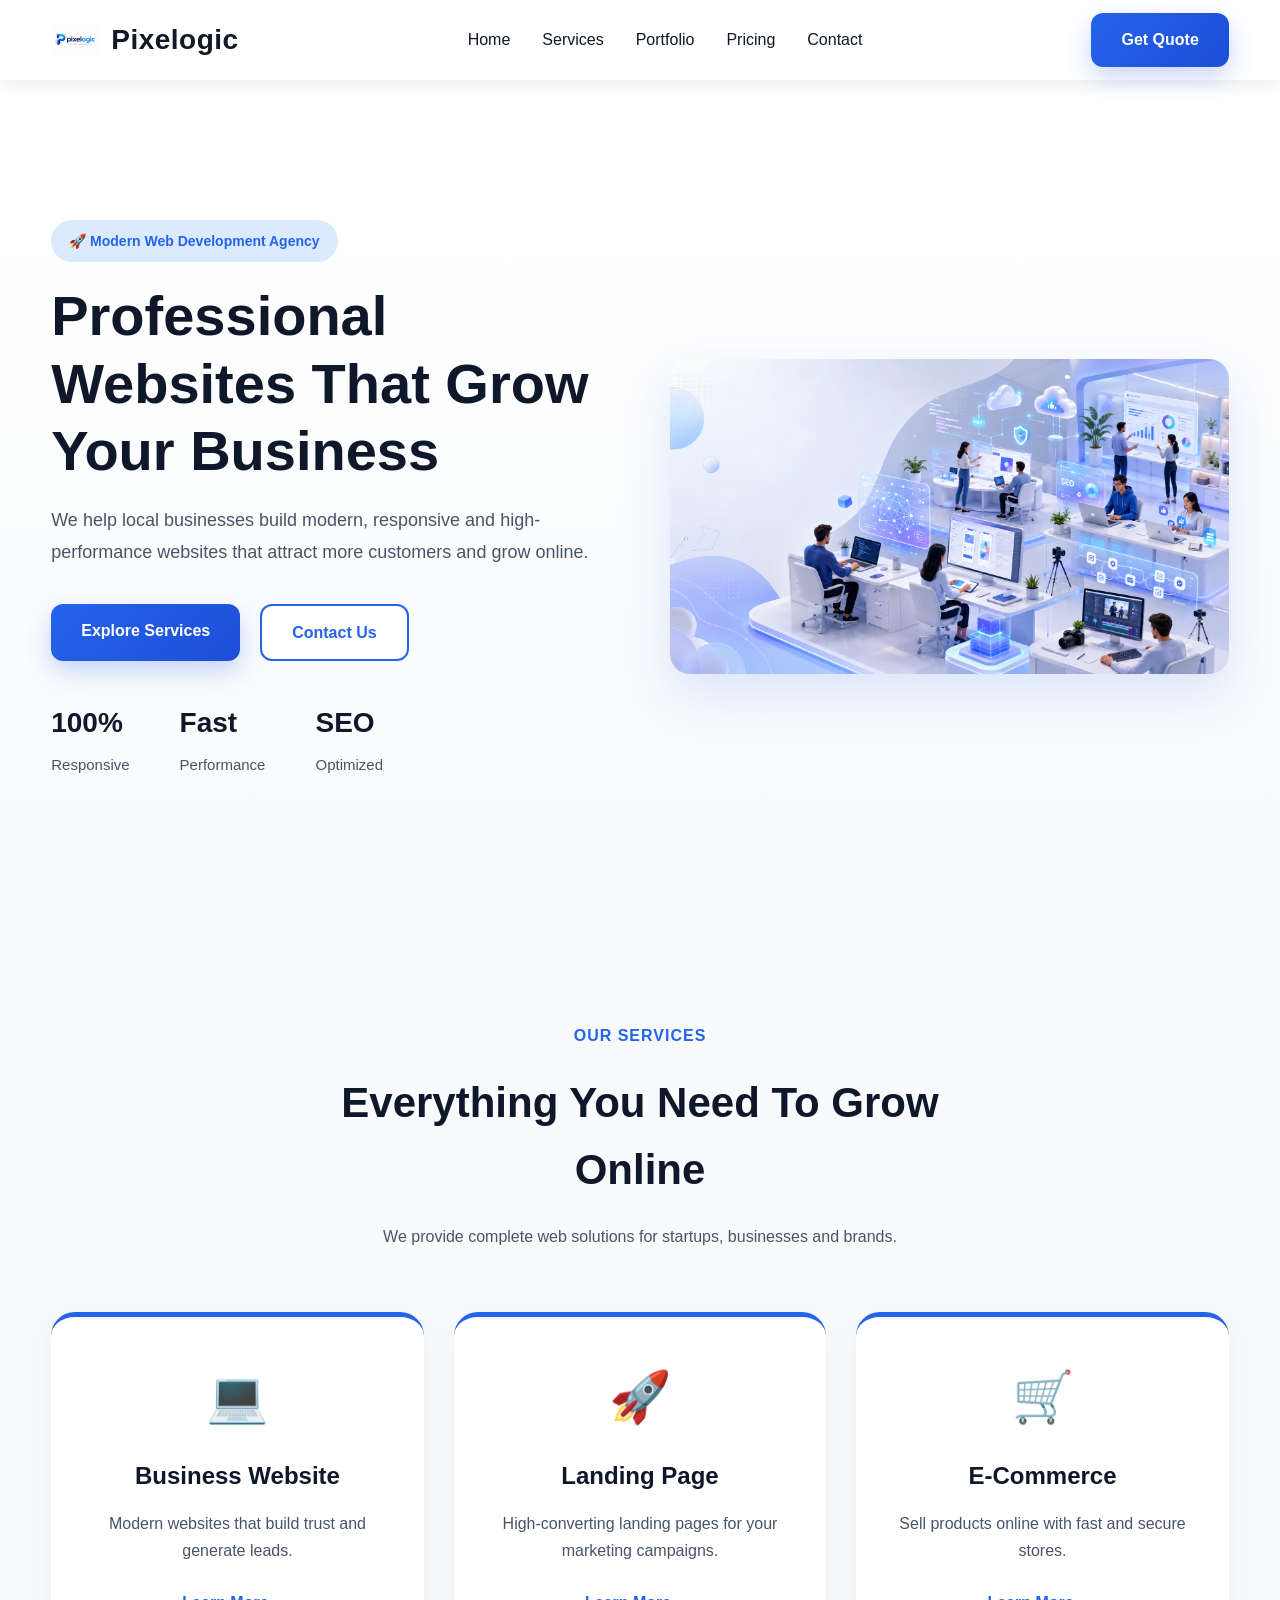
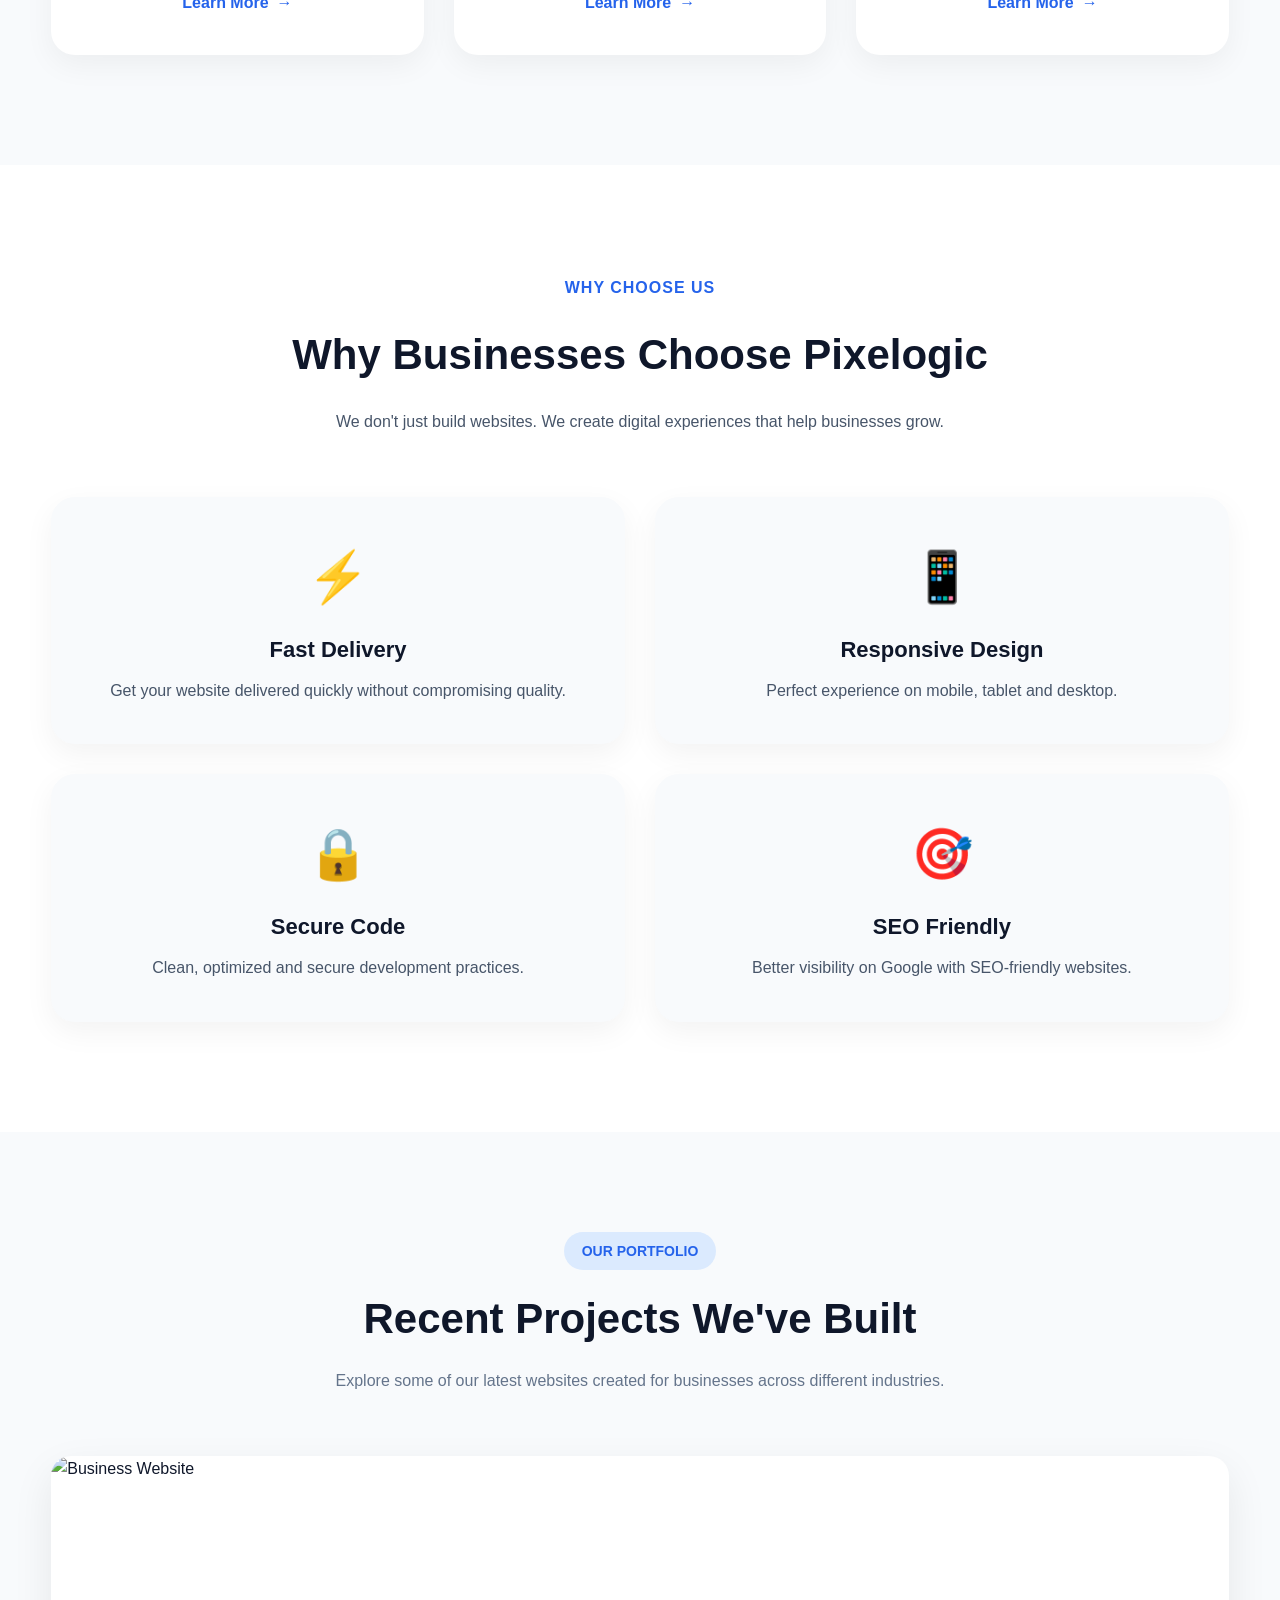
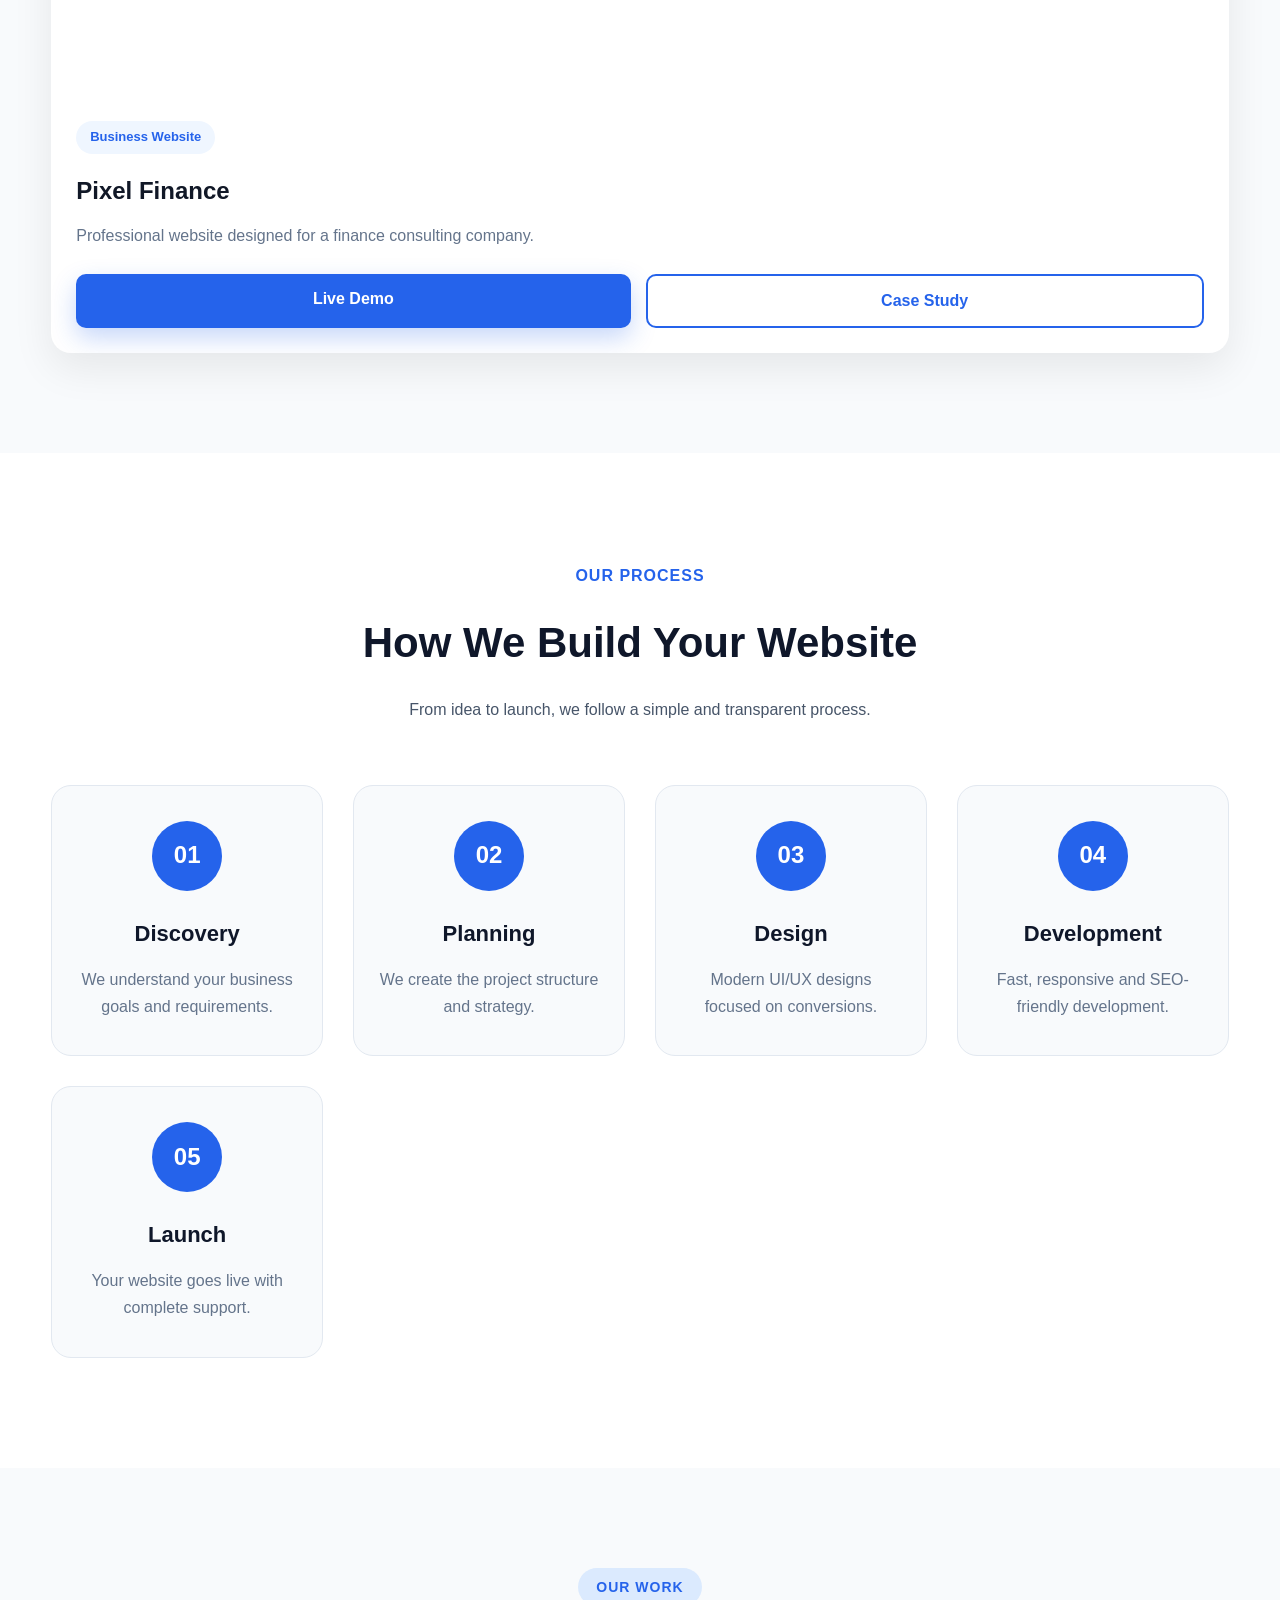
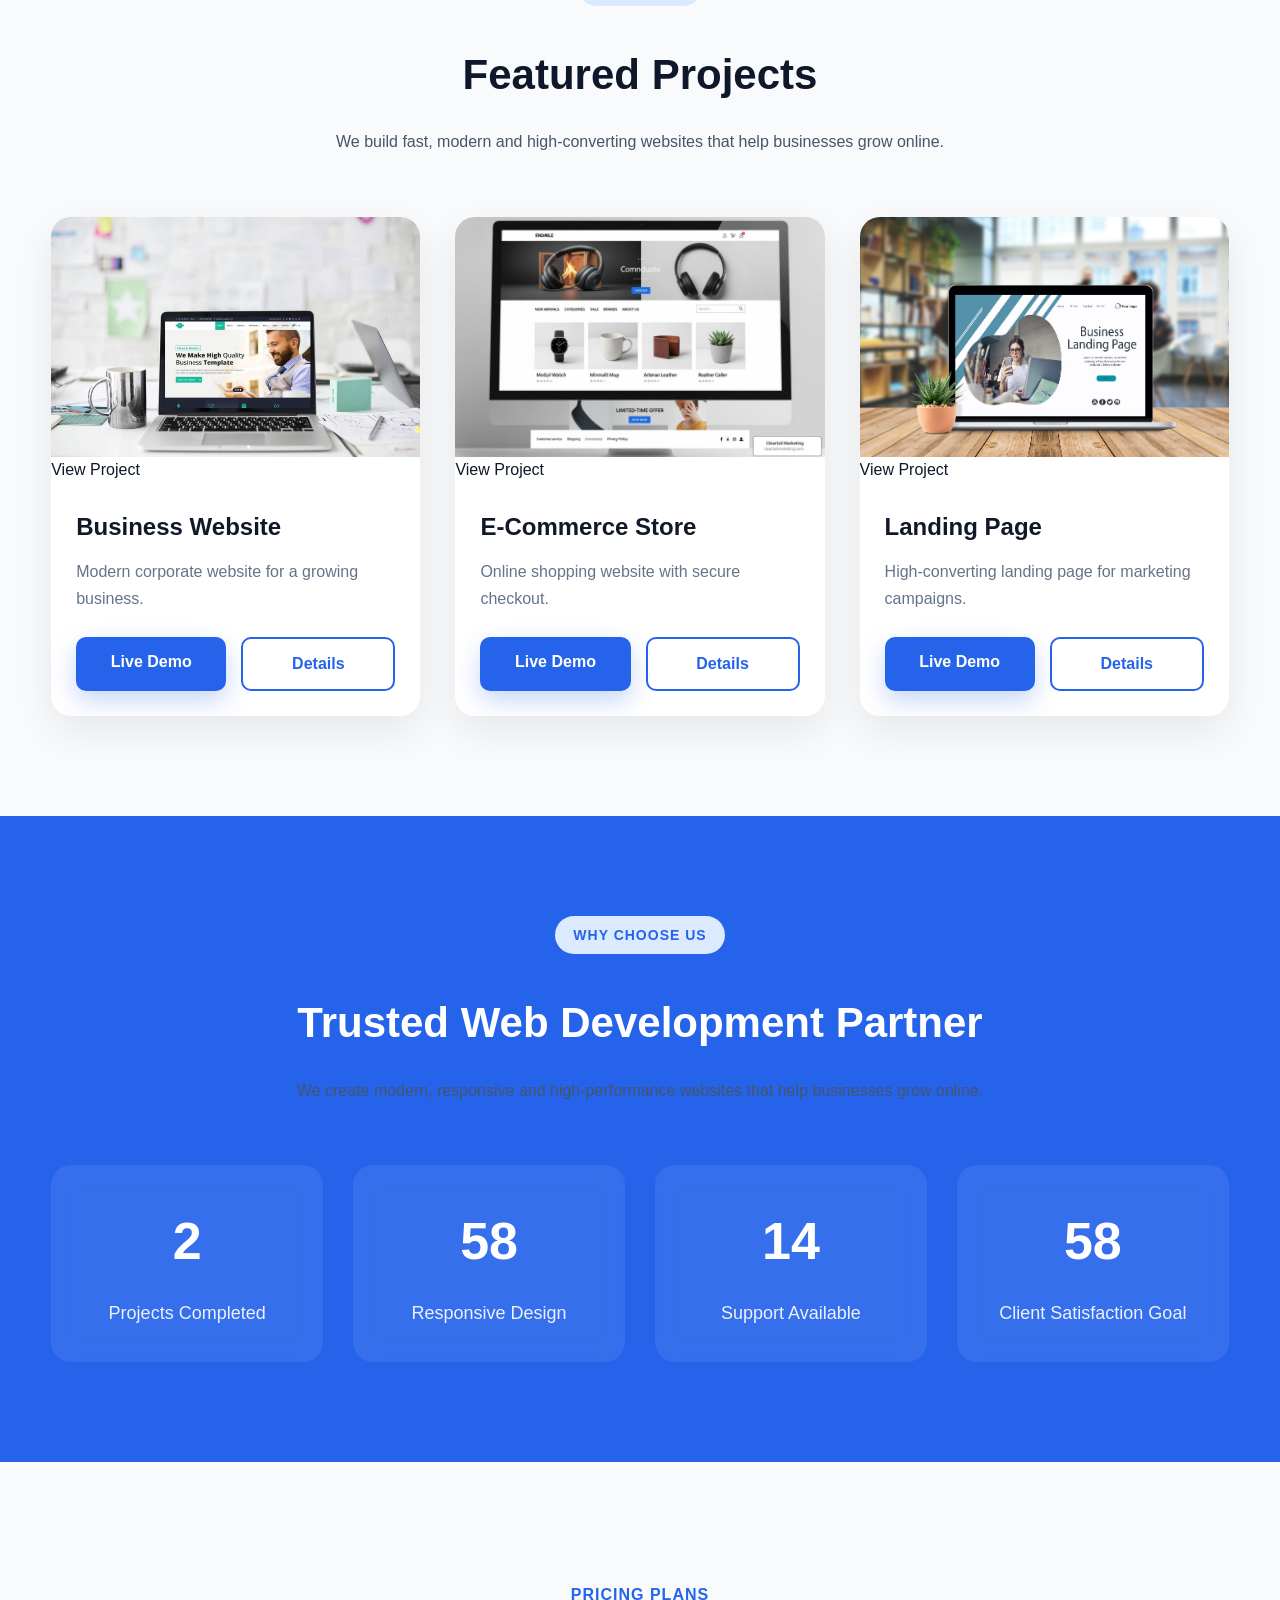
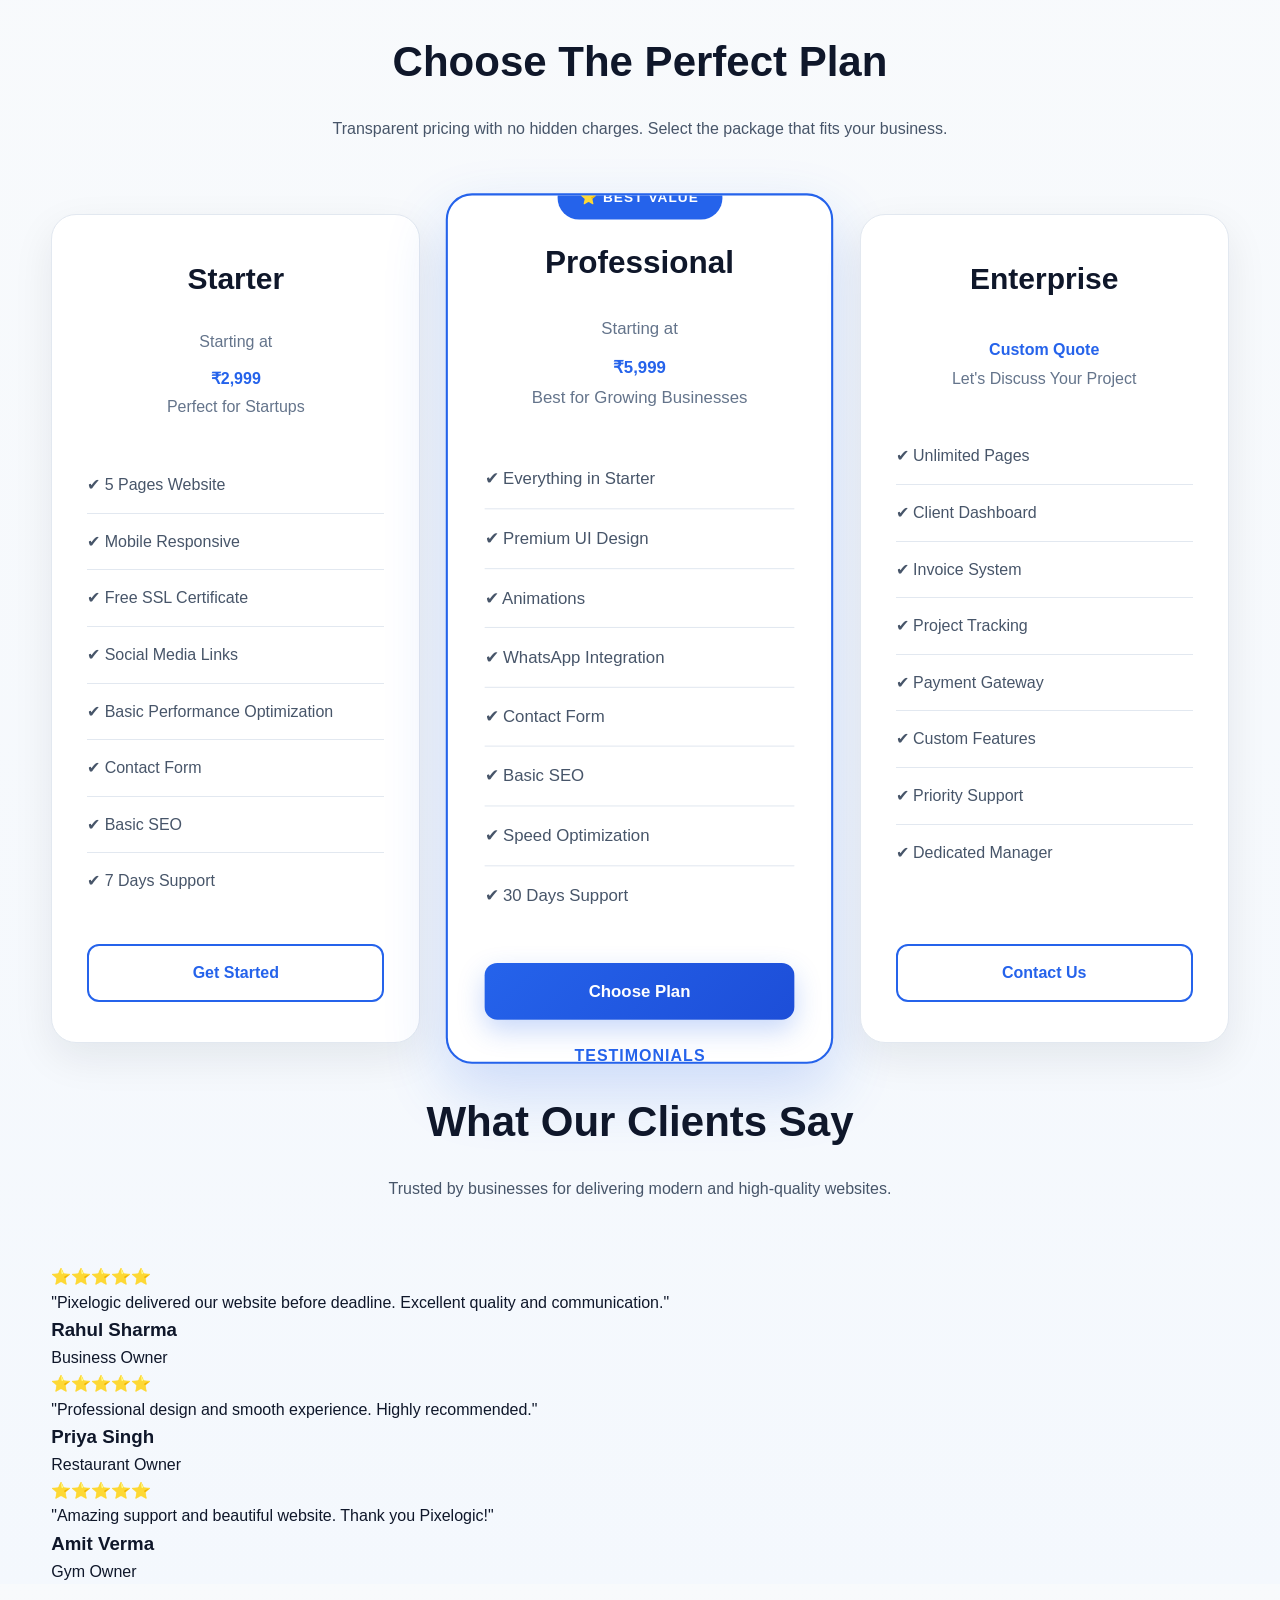
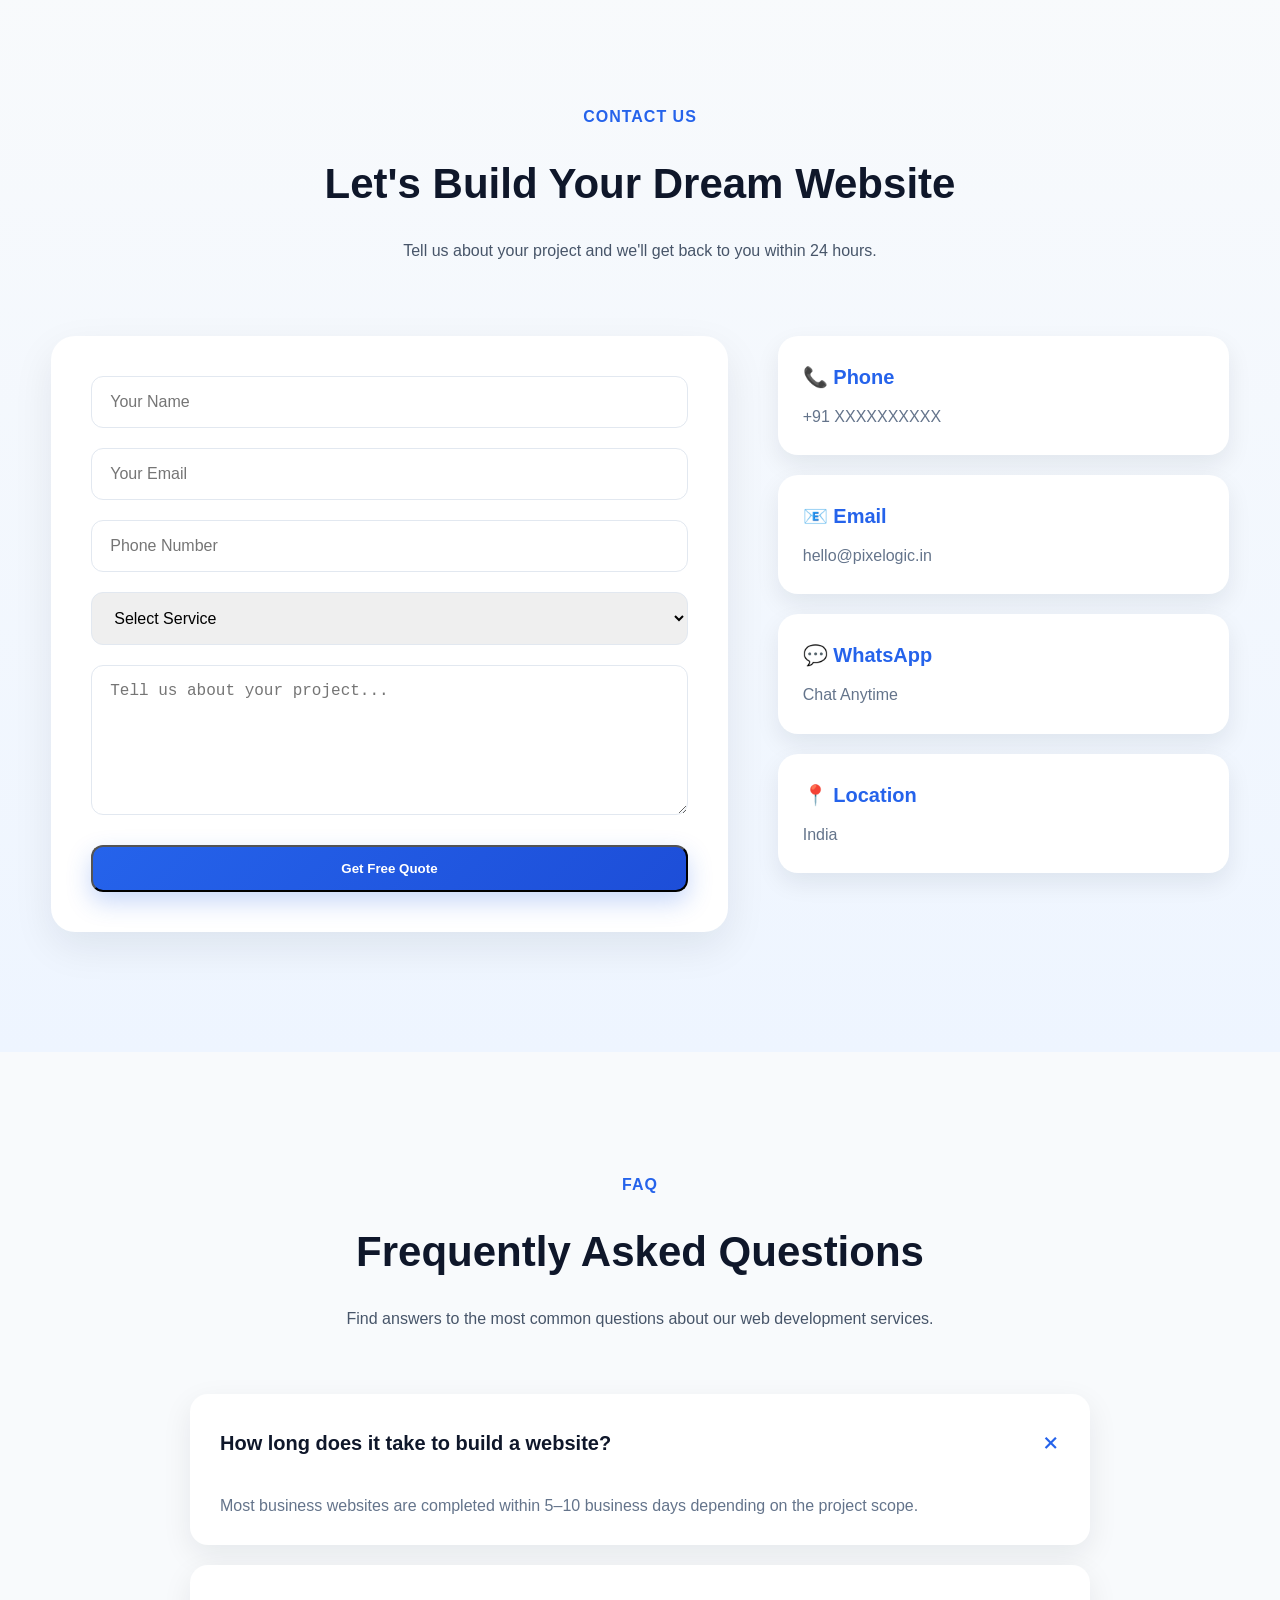
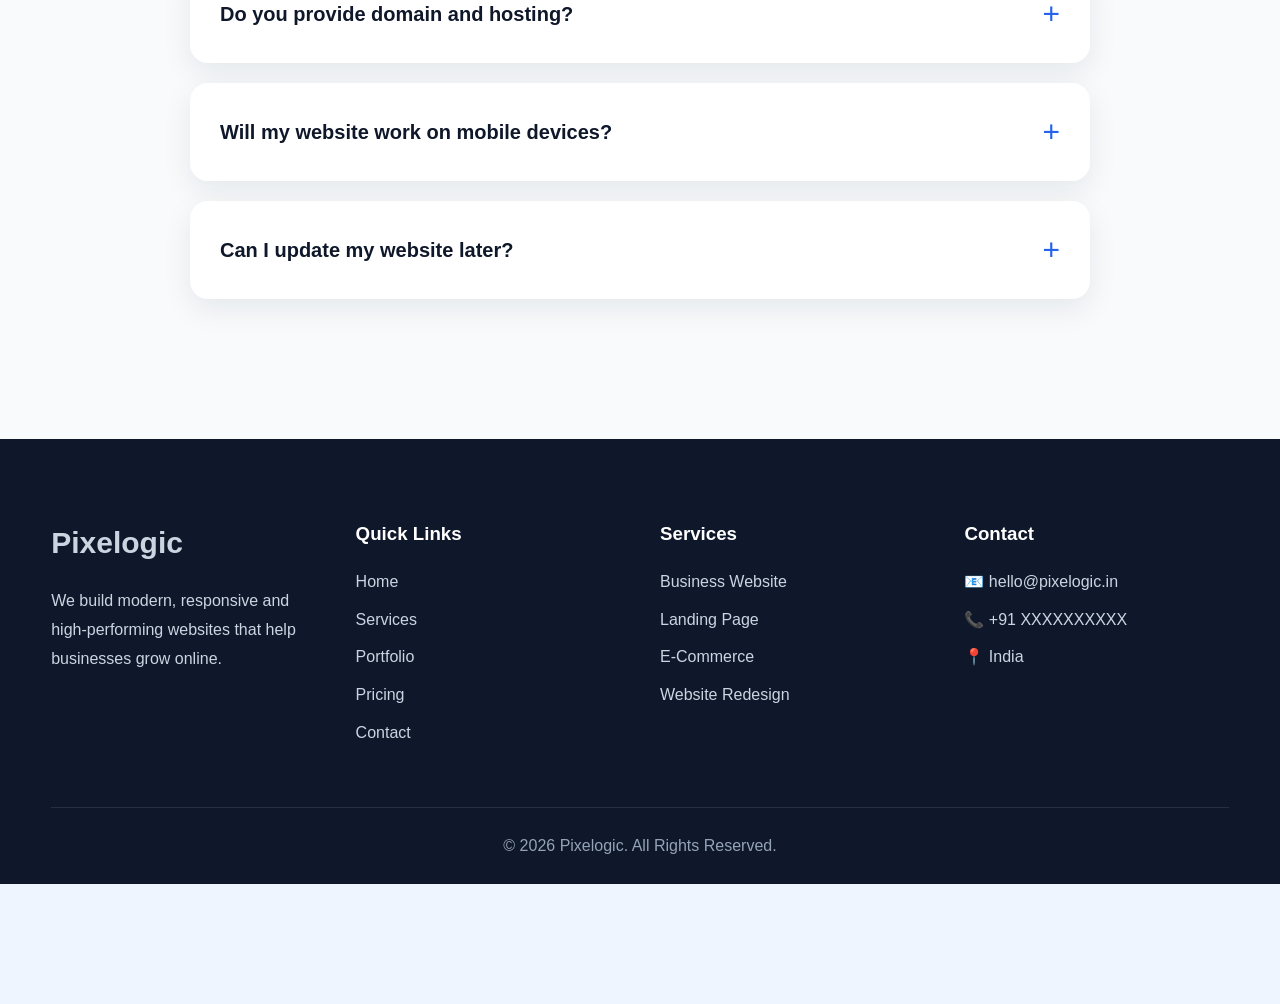
==== index.html @ e042cb38 "Initial Pixelogic Website" ====
<!DOCTYPE html>
<html lang="en">

<head>

    <!-- Basic Meta -->
    <meta charset="UTF-8">

    <meta name="viewport" content="width=device-width, initial-scale=1.0">

    <title>Pixelogic | Professional Website Development Agency</title>

    <meta name="description"
        content="Pixelogic is a professional website development agency specializing in Business Websites, Landing Pages, E-Commerce Stores, Portfolio Websites, and Custom Web Solutions.">

    <meta name="keywords"
        content="Website Development, Web Design, Business Website, Landing Page, E-Commerce Website, Portfolio Website, Pixelogic, Website Developer India">

    <meta name="author"
        content="Pixelogic">

    <meta name="robots"
        content="index, follow">

    <meta name="theme-color"
        content="#2563EB">

    <!-- Open Graph / Facebook -->

    <meta property="og:title"
        content="Pixelogic | Professional Website Development Agency">

    <meta property="og:description"
        content="We build premium Business Websites, Landing Pages, E-Commerce Stores and Custom Web Solutions.">

    <meta property="og:type"
        content="website">

    <meta property="og:url"
        content="https://pixelogic.in">

    <meta property="og:image"
        content="https://pixelogic.in/assets/images/preview.png">

    <!-- Twitter Card -->

    <meta name="twitter:card"
        content="summary_large_image">

    <meta name="twitter:title"
        content="Pixelogic | Professional Website Development Agency">

    <meta name="twitter:description"
        content="Modern, Responsive & SEO-Friendly Websites for Your Business.">

    <meta name="twitter:image"
        content="https://pixelogic.in/assets/images/preview.png">


    <!-- Google Fonts -->

    <!-- Google Fonts yahan add honge -->

    <!-- CSS -->

    <link rel="stylesheet" href="assets/css/style.css">

    <!-- SweetAlert2 Theme -->

    <link rel="stylesheet"
        href="https://cdn.jsdelivr.net/npm/@sweetalert2/theme-borderless@5/borderless.min.css">

    <!-- Animate.css -->

    <link rel="stylesheet"
        href="https://cdnjs.cloudflare.com/ajax/libs/animate.css/4.1.1/animate.min.css">

</head>
<script src="https://cdn.jsdelivr.net/npm/canvas-confetti@1.9.3/dist/confetti.browser.min.js"></script>

</head>

<body>
    <!-- ==========================
        WEBSITE LOADER
=========================== -->

<div id="loader">

    <div class="loader-content">

        <div class="loader-logo">

            <span>P</span>

        </div>

        <h2>Pixelogic</h2>

        <div class="loader-bar">

            <span></span>

        </div>

    </div>

</div>
    <div id="progress-bar"></div>
<!-- ================= HEADER ================= -->

<header class="header">
    
    <div class="container">

        <nav class="navbar">

            <a href="#" class="logo">

    <img src="assets/images/logo.png"
         alt="Pixelogic Logo"
         class="logo-img">

    <span>Pixelogic</span>

</a>

            <ul class="nav-links">

               <a href="#home">Home</a>
               <a href="#services">Services</a>
               <a href="#portfolio">Portfolio</a>
               <a href="#pricing">Pricing</a>
               <a href="#contact">Contact</a>

            </ul>

            <a href="#" class="btn-primary">
                Get Quote
            </a>

            <button class="menu-toggle" id="menuToggle">

                ☰

            </button>

        </nav>

    </div>
</header>

    <!-- ================= HERO SECTION ================= -->

<section class="hero" id="home">

    <div class="container hero-container">

        <div class="hero-content">

            <span class="hero-badge">
                🚀 Modern Web Development Agency
            </span>

            <h1>
                Professional Websites That Grow Your Business
            </h1>

            <p>
                We help local businesses build modern, responsive and high-performance websites that attract more customers and grow online.
            </p>

            <div class="hero-buttons">

                <a href="#services" class="btn-primary">
                    Explore Services
                </a>

                <a href="#contact" class="btn-secondary">
                    Contact Us
                </a>

            </div>

            <div class="hero-stats">

    <div class="stat">

        <h3>100%</h3>

        <p>Responsive</p>

    </div>

    <div class="stat">

        <h3>Fast</h3>

        <p>Performance</p>

    </div>

    <div class="stat">

        <h3>SEO</h3>

        <p>Optimized</p>

    </div>

</div>
            </div>

           <div class="hero-image">

    <img src="assets/images/hero-image.png"
         alt="Pixelogic Hero Image">

</div>
        </div>

    </div>

</section>
 
<section class="services reveal" id="services">

    <div class="container">

        <div class="section-title">

            <span>Our Services</span>

            <h2>Everything You Need To Grow Online</h2>

            <p>
                We provide complete web solutions for startups,
                businesses and brands.
            </p>

        </div>

        <div class="services-grid">

          <div class="service-card">

    <div class="service-icon">💻</div>

    <h3>Business Website</h3>

    <p>
        Modern websites that build trust and generate leads.
    </p>

    <a href="#" class="learn-more">
        Learn More <span>→</span>
    </a>

</div>

            <div class="service-card">

    <div class="service-icon">🚀</div>

    <h3>Landing Page</h3>

    <p>
        High-converting landing pages for your marketing campaigns.
    </p>

    <a href="#" class="learn-more">
        Learn More <span>→</span>
    </a>

</div>

            <div class="service-card">

    <div class="service-icon">🛒</div>

    <h3>E-Commerce</h3>

    <p>
        Sell products online with fast and secure stores.
    </p>

    <a href="#" class="learn-more">
        Learn More <span>→</span>
    </a>

</div>

        </div>

    </div>

</section>

<!-- ==========================
     WHY CHOOSE US
========================== -->

<section class="features reveal">

    <div class="container">

        <div class="section-title">

            <span>Why Choose Us</span>

            <h2>Why Businesses Choose Pixelogic</h2>

            <p>
                We don't just build websites.
                We create digital experiences that help businesses grow.
            </p>

        </div>

        <div class="features-grid">

            <div class="feature-card">

                <div class="feature-icon">⚡</div>

                <h3>Fast Delivery</h3>

                <p>
                    Get your website delivered quickly without compromising quality.
                </p>

            </div>

            <div class="feature-card">

                <div class="feature-icon">📱</div>

                <h3>Responsive Design</h3>

                <p>
                    Perfect experience on mobile, tablet and desktop.
                </p>

            </div>

            <div class="feature-card">

                <div class="feature-icon">🔒</div>

                <h3>Secure Code</h3>

                <p>
                    Clean, optimized and secure development practices.
                </p>

            </div>

            <div class="feature-card">

                <div class="feature-icon">🎯</div>

                <h3>SEO Friendly</h3>

                <p>
                    Better visibility on Google with SEO-friendly websites.
                </p>

            </div>

        </div>

    </div>

</section>

<!-- ================= Portfolio ================= -->

<section class="portfolio reveal" id="portfolio">

    <div class="container">

        <div class="section-header">

            <span class="section-tag">
                OUR PORTFOLIO
            </span>

            <h2>
                Recent Projects We've Built
            </h2>

            <p>
                Explore some of our latest websites created for businesses across different industries.
            </p>

        </div>

        <div class="portfolio-grid">

            <!-- Card 1 -->

            <div class="portfolio-card">

                <div class="portfolio-image">

                    <img src="assets/images/business-website.png"
                         alt="Business Website">

                </div>

                <div class="portfolio-content">

                    <span class="portfolio-category">

                        Business Website

                    </span>

                    <h3>

                        Pixel Finance

                    </h3>

                    <p>

                        Professional website designed for a finance consulting company.

                    </p>

                    <div class="portfolio-buttons">

                        <a href="#" class="btn-primary">

                            Live Demo

                        </a>

                        <a href="#" class="btn-secondary">

                            Case Study

                        </a>

                    </div>

                </div>

            </div>

        </div>

    </div>

</section>

<!-- ==========================
        OUR PROCESS
========================== -->

<section class="process" id="process">

    <div class="container">

        <div class="section-title">

            <span>Our Process</span>

            <h2>How We Build Your Website</h2>

            <p>
                From idea to launch, we follow a simple and transparent process.
            </p>

        </div>

        <div class="process-grid">

            <div class="process-card">
                <div class="process-number">01</div>
                <h3>Discovery</h3>
                <p>We understand your business goals and requirements.</p>
            </div>

            <div class="process-card">
                <div class="process-number">02</div>
                <h3>Planning</h3>
                <p>We create the project structure and strategy.</p>
            </div>

            <div class="process-card">
                <div class="process-number">03</div>
                <h3>Design</h3>
                <p>Modern UI/UX designs focused on conversions.</p>
            </div>

            <div class="process-card">
                <div class="process-number">04</div>
                <h3>Development</h3>
                <p>Fast, responsive and SEO-friendly development.</p>
            </div>

            <div class="process-card">
                <div class="process-number">05</div>
                <h3>Launch</h3>
                <p>Your website goes live with complete support.</p>
            </div>

        </div>

    </div>

</section>

<section class="portfolio reveal" id="portfolio">

    <div class="container">

       <div class="section-title">

    <span class="section-tag">
        OUR WORK
    </span>

    <h2>Featured Projects</h2>

    <p>
        We build fast, modern and high-converting websites
        that help businesses grow online.
    </p>

</div>

        <div class="portfolio-grid">

            <div class="portfolio-card">

                <div class="portfolio-image">

    <div class="browser-top">

        <span></span>
        <span></span>
        <span></span>

    </div>

    <img src="assets/images/portfolio/business-website.jpg"
         alt="Business Website">
         <div class="portfolio-image">

    <div class="browser-top">
        <span></span>
        <span></span>
        <span></span>
    </div>



    <div class="portfolio-overlay">

        <a href="#" class="view-project-btn">

            <i class="fa-solid fa-eye"></i>

            View Project

        </a>

    </div>

</div>

</div>

                <div class="portfolio-content">

                    <h3>Business Website</h3>

                    <p>Modern corporate website for a growing business.</p>

                    <div class="portfolio-buttons">

                        <a href="#" class="btn-primary">Live Demo</a>

                        <a href="#" class="btn-secondary">Details</a>

                    </div>

                </div>

            </div>

            <div class="portfolio-card">

                <div class="portfolio-image">

    <div class="browser-top">

        <span></span>
        <span></span>
        <span></span>

    </div>

    <img src="assets/images/portfolio/ecommerce.jpg"
         alt="E-Commerce Website">

         <div class="portfolio-image">

    <div class="browser-top">
        <span></span>
        <span></span>
        <span></span>
    </div>


    <div class="portfolio-overlay">

        <a href="#" class="view-project-btn">

            <i class="fa-solid fa-eye"></i>

            View Project

        </a>

    </div>

</div>

</div>

                <div class="portfolio-content">

                    <h3>E-Commerce Store</h3>

                    <p>Online shopping website with secure checkout.</p>

                    <div class="portfolio-buttons">

                        <a href="#" class="btn-primary">Live Demo</a>

                        <a href="#" class="btn-secondary">Details</a>

                    </div>

                </div>

            </div>

            <div class="portfolio-card">

                <div class="portfolio-image">

    <div class="browser-top">

        <span></span>
        <span></span>
        <span></span>

    </div>

    <img src="assets/images/portfolio/landing-page.jpg"
         alt="Landing Page">

         <div class="portfolio-image">

    <div class="browser-top">
        <span></span>
        <span></span>
        <span></span>
    </div>


    <div class="portfolio-overlay">

        <a href="#" class="view-project-btn">

            <i class="fa-solid fa-eye"></i>

            View Project

        </a>

    </div>

</div>
         

</div>

                <div class="portfolio-content">

                    <h3>Landing Page</h3>

                    <p>High-converting landing page for marketing campaigns.</p>

                    <div class="portfolio-buttons">

                        <a href="#" class="btn-primary">Live Demo</a>

                        <a href="#" class="btn-secondary">Details</a>

                    </div>

                </div>

            </div>

        </div>

    </div>

</section>

<section class="stats reveal">

    <div class="container">

        <div class="section-title">

            <span class="section-tag">WHY CHOOSE US</span>

            <h2>Trusted Web Development Partner</h2>

            <p>
                We create modern, responsive and high-performance websites
                that help businesses grow online.
            </p>

        </div>

        <div class="stats-grid">

            <div class="stat-card">

                <h3 class="counter" data-target="3">0</h3>

                <p>Projects Completed</p>

            </div>

            <div class="stat-card">

                <h3 class="counter" data-target="100">0</h3>

                <p>Responsive Design</p>

            </div>

            <div class="stat-card">

                <h3 class="counter" data-target="24">0</h3>

                <p>Support Available</p>

            </div>

            <div class="stat-card">

                <h3 class="counter" data-target="100">0</h3>

                <p>Client Satisfaction Goal</p>

            </div>

        </div>

    </div>

</section>

<!-- ==========================
        PRICING SECTION
========================== -->

<section class="pricing reveal" id="pricing">

    <div class="container">

        <div class="section-title">

            <span>Pricing Plans</span>

            <h2>Choose The Perfect Plan</h2>

            <p>
                Transparent pricing with no hidden charges. Select the package that fits your business.
            </p>

        </div>

        <div class="pricing-grid">

    <!-- Starter -->

    <div class="pricing-card">

        <h3>Starter</h3>

       <div class="price">
    Starting at
    <strong>₹2,999</strong>
    Perfect for Startups
</div>

        <ul>
            <li>✔ 5 Pages Website</li>
            <li>✔ Mobile Responsive</li>
            <li>✔ Free SSL Certificate</li>
            <li>✔ Social Media Links</li>
            <li>✔ Basic Performance Optimization</li>
            <li>✔ Contact Form</li>
            <li>✔ Basic SEO</li>
            <li>✔ 7 Days Support</li>
        </ul>

        <a href="#" class="btn-secondary">
            Get Started
        </a>

    </div>

    <!-- Professional -->

    <div class="pricing-card popular">

        <div class="popular-badge">
            ⭐ BEST VALUE
        </div>

        <h3>Professional</h3>

        <div class="price">
    Starting at
    <strong>₹5,999</strong>
    Best for Growing Businesses
</div>

        <ul>
            <li>✔ Everything in Starter</li>
            <li>✔ Premium UI Design</li>
            <li>✔ Animations</li>
            <li>✔ WhatsApp Integration</li>
            <li>✔ Contact Form</li>
            <li>✔ Basic SEO</li>
            <li>✔ Speed Optimization</li>
            <li>✔ 30 Days Support</li>
        </ul>

        <a href="#" class="btn-primary">
            Choose Plan
        </a>

    </div>

    <!-- Enterprise -->

    <div class="pricing-card">

        <h3>Enterprise</h3>

        <div class="price">
    <strong>Custom Quote</strong>
    Let's Discuss Your Project
</div>
        <ul>
            <li>✔ Unlimited Pages</li>
            <li>✔ Client Dashboard</li>
            <li>✔ Invoice System</li>
            <li>✔ Project Tracking</li>
            <li>✔ Payment Gateway</li>
            <li>✔ Custom Features</li>
            <li>✔ Priority Support</li>
            <li>✔ Dedicated Manager</li>
        </ul>

        <a href="#" class="btn-secondary">
            Contact Us
        </a>

    </div>

</div>

    </div>

<!-- ==========================
        TESTIMONIALS
========================== -->

<section class="testimonials reveal" id="testimonials">

    <div class="container">

        <div class="section-title">

            <span>Testimonials</span>

            <h2>What Our Clients Say</h2>

            <p>
                Trusted by businesses for delivering modern and high-quality websites.
            </p>

        </div>

        <div class="testimonial-grid">

            <!-- Card 1 -->

            <div class="testimonial-card">

                <div class="stars">
                    ⭐⭐⭐⭐⭐
                </div>

                <p>
                    "Pixelogic delivered our website before deadline.
                    Excellent quality and communication."
                </p>

                <h3>Rahul Sharma</h3>

                <span>Business Owner</span>

            </div>

            <!-- Card 2 -->

            <div class="testimonial-card">

                <div class="stars">
                    ⭐⭐⭐⭐⭐
                </div>

                <p>
                    "Professional design and smooth experience.
                    Highly recommended."
                </p>

                <h3>Priya Singh</h3>

                <span>Restaurant Owner</span>

            </div>

            <!-- Card 3 -->

            <div class="testimonial-card">

                <div class="stars">
                    ⭐⭐⭐⭐⭐
                </div>

                <p>
                    "Amazing support and beautiful website.
                    Thank you Pixelogic!"
                </p>

                <h3>Amit Verma</h3>

                <span>Gym Owner</span>

            </div>

        </div>

    </div>

</section>

<!-- ==========================
        CONTACT SECTION
========================== -->

<section class="contact reveal" id="contact">

    <div class="container">

        <div class="section-title">

            <span>Contact Us</span>

            <h2>Let's Build Your Dream Website</h2>

            <p>
                Tell us about your project and we'll get back to you within 24 hours.
            </p>

        </div>

        <div class="contact-wrapper">

            <!-- Contact Form -->

            <div class="contact-form">

                <form id="contactForm">

    <input
        type="text"
        name="from_name"
        placeholder="Your Name"
        required>

    <input
        type="email"
        name="from_email"
        placeholder="Your Email"
        required>

    <input
        type="text"
        name="phone"
        placeholder="Phone Number"
        required>

    <select
        name="service"
        required>

        <option value="">Select Service</option>
        <option>Business Website</option>
        <option>Landing Page</option>
        <option>E-Commerce Website</option>
        <option>Custom Website</option>

    </select>

    <textarea
        name="message"
        rows="6"
        placeholder="Tell us about your project..."
        required></textarea>

    <button
        type="submit"
        class="btn-primary">

        Get Free Quote

    </button>

</form>

            </div>

            <!-- Contact Info -->

            <div class="contact-info">

                <div class="info-card">

                    <h3>📞 Phone</h3>

                    <p>+91 XXXXXXXXXX</p>

                </div>

                <div class="info-card">

                    <h3>📧 Email</h3>

                    <p>hello@pixelogic.in</p>

                </div>

                <div class="info-card">

                    <h3>💬 WhatsApp</h3>

                    <p>Chat Anytime</p>

                </div>

                <div class="info-card">

                    <h3>📍 Location</h3>

                    <p>India</p>

                </div>

            </div>

        </div>

    </div>

</section>

<!-- ==========================
        FAQ SECTION
========================== -->

<section class="faq reveal" id="faq">

    <div class="container">

        <div class="section-title">

            <span>FAQ</span>

            <h2>Frequently Asked Questions</h2>

            <p>
                Find answers to the most common questions about our web development services.
            </p>

        </div>

        <div class="faq-container">

            <div class="faq-item active">

                <div class="faq-question">

                    <h3>How long does it take to build a website?</h3>

                    <span>+</span>

                </div>

                <div class="faq-answer">

                    <p>
                        Most business websites are completed within 5–10 business days depending on the project scope.
                    </p>

                </div>

            </div>

            <div class="faq-item">

                <div class="faq-question">

                    <h3>Do you provide domain and hosting?</h3>

                    <span>+</span>

                </div>

                <div class="faq-answer">

                    <p>
                        Yes, we can help you purchase and set up your domain and hosting.
                    </p>

                </div>

            </div>

            <div class="faq-item">

                <div class="faq-question">

                    <h3>Will my website work on mobile devices?</h3>

                    <span>+</span>

                </div>

                <div class="faq-answer">

                    <p>
                        Absolutely! Every website we build is fully responsive.
                    </p>

                </div>

            </div>

            <div class="faq-item">

                <div class="faq-question">

                    <h3>Can I update my website later?</h3>

                    <span>+</span>

                </div>

                <div class="faq-answer">

                    <p>
                        Yes, your website can be updated anytime and we also provide maintenance services.
                    </p>

                </div>

            </div>

        </div>

    </div>

</section>

<!-- ==========================
        FOOTER
========================== -->

<footer class="footer">

    <div class="container">

        <div class="footer-grid">

            <!-- Column 1 -->

            <div class="footer-col">

                <a href="#" class="footer-logo">
                    Pixelogic
                </a>

                <p>
                    We build modern, responsive and high-performing websites
                    that help businesses grow online.
                </p>

            </div>

            <!-- Column 2 -->

            <div class="footer-col">

                <h3>Quick Links</h3>

                <ul>

                    <li><a href="#home">Home</a></li>

                    <li><a href="#services">Services</a></li>

                    <li><a href="#portfolio">Portfolio</a></li>

                    <li><a href="#pricing">Pricing</a></li>

                    <li><a href="#contact">Contact</a></li>

                </ul>

            </div>

            <!-- Column 3 -->

            <div class="footer-col">

                <h3>Services</h3>

                <ul>

                    <li><a href="#">Business Website</a></li>

                    <li><a href="#">Landing Page</a></li>

                    <li><a href="#">E-Commerce</a></li>

                    <li><a href="#">Website Redesign</a></li>

                </ul>

            </div>

            <!-- Column 4 -->

            <div class="footer-col">

                <h3>Contact</h3>

                <ul>

                    <li>📧 hello@pixelogic.in</li>

                    <li>📞 +91 XXXXXXXXXX</li>

                    <li>📍 India</li>

                </ul>

            </div>

        </div>

        <div class="footer-bottom">

            <p>
                © 2026 Pixelogic. All Rights Reserved.
            </p>

        </div>

    </div>

</footer>

    <!-- ==========================
      BACK TO TOP BUTTON
========================== -->

<button id="backToTop">

    ↑

</button>

<script src="https://cdn.jsdelivr.net/npm/@emailjs/browser@4/dist/email.min.js"></script>

<script>
emailjs.init("E-jkLoyH5iT8v8YwC");
</script>

<script src="https://cdn.jsdelivr.net/npm/sweetalert2@11"></script>

<script src="assets/js/script.js"></script>
<script src="https://cdn.jsdelivr.net/npm/@emailjs/browser@4/dist/email.min.js"></script>

<script>
emailjs.init({
    publicKey: "E-jkLoyH5iT8v8YwC",
});
</script>

<script src="https://cdn.jsdelivr.net/npm/sweetalert2@11"></script>

<script src="https://cdn.jsdelivr.net/npm/canvas-confetti@1.9.3/dist/confetti.browser.min.js"></script>

<script src="assets/js/menu.js"></script>
<script src="assets/js/faq.js"></script>
<script src="assets/js/scroll.js"></script>
<script src="assets/js/email.js"></script>
<script src="assets/js/popup.js"></script>
<script src="assets/js/counter.js"></script>
<script src="assets/js/loader.js"></script>
<script src="assets/js/whatsapp.js"></script>
<script src="assets/js/script.js"></script>
</body>

</html>
---- assets/css/style.css ----
html {

    scroll-behavior: smooth;

}

/* ==========================================
                GOOGLE FONTS
========================================== */

@import url('https://fonts.googleapis.com/css2?family=Inter:wght@400;500;600;700;800&family=Poppins:wght@600;700;800&display=swap');

/* ==========================================
                CSS VARIABLES
========================================== */

:root {

    --primary: #2563EB;
    --primary-dark: #1D4ED8;

    --secondary: #0F172A;

    --text: #475569;

    --background: #FFFFFF;

    --heading-font: "Poppins", sans-serif;

    --body-font: "Inter", sans-serif;

}

/* ==========================================
                RESET
========================================== */

* {

    margin: 0;

    padding: 0;

    box-sizing: border-box;
}


body {

    font-family: var(--body-font);

    background: var(--background);

    color: var(--secondary);

    line-height: 1.6;
}

img {

    max-width: 100%;

    display: block;
}

a {

    text-decoration: none;

    color: inherit;
}

ul {

    list-style: none;
}

.container {

    width: min(92%, 1200px);

    margin: auto;
}

/* ==========================================
                HEADER
========================================== */

.header {

    position: sticky;

    top: 0;

    left: 0;

    width: 100%;

    z-index: 1000;

    background: #ffffff;

    box-shadow: 0 4px 20px rgba(0, 0, 0, .08);

}

.navbar {

    min-height: 80px;

    padding: 12px 0;

    display: flex;

    align-items: center;

    justify-content: space-between;

    position: relative;
}

/* ==========================================
                HERO SECTION
========================================== */

.hero {

    padding: 140px 0 100px;

    background: linear-gradient(180deg,
            #ffffff 0%,
            #F8FAFC 100%);
}

.hero-container {

    display: flex;

    align-items: center;

    justify-content: space-between;

    gap: 60px;
}

.hero-content {

    flex: 1;
}

.hero-badge {

    display: inline-block;

    background: #DBEAFE;

    color: var(--primary);

    padding: 10px 18px;

    border-radius: 50px;

    font-size: 14px;

    font-weight: 600;

    margin-bottom: 20px;
}

.hero-content h1 {

    font-family: var(--heading-font);

    font-size: 56px;

    line-height: 1.2;

    margin-bottom: 20px;
}

.hero-content p {

    font-size: 18px;

    color: var(--text);

    line-height: 1.8;

    margin-bottom: 35px;

    max-width: 550px;
}

.hero-buttons {

    display: flex;

    gap: 20px;

    margin-bottom: 40px;
}

.btn-secondary {

    display: inline-block;

    padding: 14px 30px;

    border: 2px solid #2563EB;

    color: #2563EB;

    background: #fff;

    border-radius: 12px;

    font-weight: 600;

    transition: .35s ease;
}

.btn-secondary:hover {

    background: #2563EB;

    color: #fff;

    transform: translateY(-4px);
}

.hero-image {

    flex: 1;

    display: flex;

    justify-content: center;

    align-items: center;
}

.hero-image img {

    width: 100%;

    display: block;

    max-width: 600px;

    border-radius: 20px;

    box-shadow: 0 20px 50px rgba(37, 99, 235, .15);

    transition: .4s ease;
}

.hero-image img:hover {

    transform: translateY(-10px);
}

.hero-stats {

    display: flex;

    gap: 50px;

    margin-top: 40px;
}

.stat h3 {

    font-size: 28px;

    font-family: var(--heading-font);

    color: var(--secondary);

    margin-bottom: 5px;
}

.stat p {

    font-size: 15px;

    color: var(--text);
}

.logo {

    font-size: 2rem;

    font-weight: 800;

    letter-spacing: 0.5px;

    font-family: var(--heading-font);

    color: var(--primary);
}

.nav-links {

    display: flex;

    gap: 2rem;
}

.nav-links a {

    position: relative;

    color: var(--dark);

    font-weight: 500;

    transition: .3s ease;
}

.nav-links a::after {

    content: "";

    position: absolute;

    left: 0;

    bottom: -6px;

    width: 0;

    height: 2px;

    background: var(--primary);

    transition: .3s ease;
}

.nav-links a:hover::after {

    width: 100%;
}

.nav-links a:hover {

    color: var(--primary);
}

.btn-primary {

    display: inline-block;

    background: linear-gradient(135deg, #2563EB, #1D4ED8);

    color: #fff;

    padding: 14px 30px;

    border-radius: 12px;

    font-weight: 600;

    transition: .35s ease;

    box-shadow: 0 10px 25px rgba(37, 99, 235, .25);
}

.btn-primary:hover {

    transform: translateY(-4px);

    box-shadow: 0 18px 35px rgba(37, 99, 235, .35);
}

.btn-primary:focus,
.btn-secondary:focus {

    outline: 3px solid rgba(37, 99, 235, .3);

    outline-offset: 3px;
}

.menu-toggle {

    display: none;

    border: none;

    background: none;

    font-size: 2rem;

    cursor: pointer;
}

/* ==========================================
            SERVICES SECTION
========================================== */

.services {

    padding: 110px 0;

    background: #F8FAFC;
}

.section-title {

    text-align: center;

    max-width: 700px;

    margin: 0 auto 60px;
}

.section-title span {

    color: var(--primary);

    font-weight: 700;

    text-transform: uppercase;

    letter-spacing: 1px;
}

.section-title h2 {

    font-size: 42px;

    margin: 20px 0;

    font-family: var(--heading-font);
}

.section-title p {

    color: var(--text);

    line-height: 1.8;
}

.services-grid {

    display: grid;

    grid-template-columns: repeat(3, 1fr);

    gap: 30px;

    overflow: visible;
}

.service-card {

    background: #ffffff;

    padding: 40px 30px;

    border-radius: 24px;

    border-top: 5px solid var(--primary);

    text-align: center;

    box-shadow: 0 10px 30px rgba(0, 0, 0, .05);

    overflow: hidden;

    transition:
        transform .35s ease,
        box-shadow .35s ease;
}

.service-card:hover {

    transform: translateY(-10px);

    box-shadow: 0 25px 50px rgba(37, 99, 235, .18);
}

.service-icon {

    font-size: 50px;

    margin-bottom: 20px;

    transition: .35s ease;
}

.service-card:hover .service-icon {

    transform: scale(1.2) rotate(10deg);
}

.service-card h3 {

    margin-bottom: 15px;

    font-size: 24px;

    transition: .3s ease;
}

.service-card:hover h3 {

    color: var(--primary);
}

.service-card p {

    color: var(--text);

    line-height: 1.7;
}

/* ==========================================
            FEATURES SECTION
========================================== */

.features {

    padding: 110px 0;

    background: #ffffff;
}

.features-grid {

    display: grid;

    grid-template-columns: repeat(2, 1fr);

    gap: 30px;
}

.feature-card {

    background: #F8FAFC;

    padding: 40px 30px;

    border-radius: 24px;

    text-align: center;

    overflow: hidden;

    transition: .3s ease;

    box-shadow: 0 10px 30px rgba(0, 0, 0, .05);
}

.feature-card:hover {

    transform: translateY(-10px);

    box-shadow: 0 20px 40px rgba(37, 99, 235, .15);
}

.feature-icon {

    font-size: 50px;

    margin-bottom: 15px;

    transition: .3s ease;
}

.feature-card:hover .feature-icon {

    transform: scale(1.2);
}

.feature-card h3 {

    font-size: 22px;

    margin-bottom: 10px;
}

.feature-card p {

    color: var(--text);

    line-height: 1.7;
}

/* ===========================
      PORTFOLIO SECTION
=========================== */

.portfolio {
    padding: 110px 0;
    background: #F8FAFC;
}

.section-header {
    text-align: center;
    margin-bottom: 60px;
}

.section-tag {
    display: inline-block;
    background: #DBEAFE;
    color: #2563EB;
    padding: 8px 18px;
    border-radius: 30px;
    font-size: 14px;
    font-weight: 600;
    margin-bottom: 15px;
}

.section-header h2 {
    font-size: 42px;
    margin-bottom: 15px;
}

.section-header p {
    max-width: 650px;
    margin: auto;
    color: #64748B;
    line-height: 1.8;
}

.portfolio-grid {
    display: grid;
    grid-template-columns: repeat(auto-fit, minmax(340px, 1fr));
    gap: 35px;
}

.portfolio-card {

    background: #fff;

    border-radius: 24px;

    overflow: hidden;

    box-shadow: 0 15px 35px rgba(0, 0, 0, .08);

    transition:
        transform .4s ease,
        box-shadow .4s ease;
}

.portfolio-card:hover {

    transform: translateY(-12px);

    box-shadow: 0 30px 60px rgba(37, 99, 235, .18);
}

    .portfolio-image {

        overflow: hidden;
    }

    .portfolio-image img {

        width: 100%;

        display: block;

        transition: .5s ease;
    }

    .portfolio-card:hover img {

        transform: scale(1.08);
    }

    .portfolio-content {
        overflow: visible;

        padding: 30px;
    }

    .portfolio-category {

        display: inline-flex;
        align-items: center;

        background: #EFF6FF;

        color: #2563EB;

        padding: 6px 14px;

        border-radius: 20px;

        font-size: 13px;

        font-weight: 600;

        margin-bottom: 18px;

        transition: .3s;
    }

    .portfolio-category:hover {

        transform: translateY(-2px);

    }

    .portfolio-content h3 {

        font-size: 28px;

        margin-bottom: 15px;
    }

    .portfolio-content p {

        color: #64748B;

        line-height: 1.7;

        margin-bottom: 25px;
    }

    .portfolio-buttons {

        display: flex;

        gap: 15px;

        flex-wrap: wrap;
    }

    .portfolio-buttons .btn-primary,
    .portfolio-buttons .btn-secondary {

        padding: 12px 22px;

        border-radius: 10px;
    }

    /* ===========================
        PROCESS SECTION
=========================== */

    .process {
        padding: 110px 0;
        background: #ffffff;
    }

    .process-grid {
        display: grid;
        grid-template-columns: repeat(auto-fit, minmax(220px, 1fr));
        gap: 30px;
        margin-top: 60px;
    }

    .process-card {
        background: #F8FAFC;
        padding: 35px 25px;
        border-radius: 20px;
        text-align: center;
        transition: .35s ease;
        border: 1px solid #E2E8F0;
    }

    .process-card:hover {
        transform: translateY(-10px);
        box-shadow: 0 20px 45px rgba(37, 99, 235, .12);
    }

    .process-number {
        width: 70px;
        height: 70px;
        background: #2563EB;
        color: #fff;
        font-size: 24px;
        font-weight: 700;
        border-radius: 50%;
        display: flex;
        align-items: center;
        justify-content: center;
        margin: 0 auto 25px;
    }

    .process-card h3 {
        font-size: 22px;
        margin-bottom: 15px;
    }

    .process-card p {
        color: #64748B;
        line-height: 1.7;
    }

    /* ===========================
        PRICING SECTION
=========================== */

    .pricing {
        padding: 120px 0;
        background: linear-gradient(180deg, #F8FAFC, #EEF5FF);
    }

    .pricing-grid {
        display: grid;
        grid-template-columns: repeat(3, 1fr);
        gap: 35px;
        margin-top: 70px;
        align-items: stretch;
    }

    .pricing-card {

        position: relative;

        background: #fff;

        border-radius: 25px;

        padding: 40px 35px;

        display: flex;

        overflow: hidden;

        flex-direction: column;

        min-height: 650px;

        border: 1px solid #E2E8F0;

        box-shadow: 0 15px 40px rgba(15, 23, 42, .08);

        transition: .4s ease;
    }

    .pricing-card:hover {

        transform: translateY(-12px);

        box-shadow: 0 30px 60px rgba(37, 99, 235, .18);
    }

    .pricing-card h3 {

        font-size: 30px;

        text-align: center;

        margin-bottom: 25px;
    }

    .price {

        text-align: center;

        font-size: 16px;

        color: #64748B;

        line-height: 1.8;

        margin-bottom: 35px;
    }

    .price strong {

        display: block;

        font: size 48px;

        color: #2563EB;

        font-weight: 700;

        margin-top: 8px;
    }

    .pricing-card ul {

        list-style: none;

        padding: 0;

        margin: 0;

        flex: 1;
    }

    .pricing-card ul li {

        padding: 15px 0;

        border-bottom: 1px solid #E2E8F0;

        color: #475569;

        font-size: 16px;
    }

    .pricing-card ul li:last-child {

        border-bottom: none;
    }

    .pricing-card .btn-primary,
    .pricing-card .btn-secondary {

        width: 100%;

        margin-top: 35px;

        text-align: center;

        border-radius: 12px;
    }

    /* Professional Card */

    .popular {

        border: 2px solid #2563EB;

        transform: scale(1.05);

        box-shadow: 0 25px 60px rgba(37, 99, 235, .20);
    }

    .popular:hover {

        transform: scale(1.05) translateY(-12px);
    }

    .popular-badge {

        position: absolute;

        top: -18px;

        left: 50%;

        transform: translateX(-50%);

        background: #2563EB;

        color: #fff;

        padding: 10px 22px;

        border-radius: 50px;

        font-size: 13px;

        font-weight: 700;

        letter-spacing: 1px;
    }

    /* ===========================
        CONTACT SECTION
=========================== */

    .contact {
        padding: 120px 0;
        background: linear-gradient(180deg, #F8FAFC, #EEF5FF);
    }

    .contact-wrapper {
        display: grid;
        grid-template-columns: 1.2fr .8fr;
        gap: 50px;
        margin-top: 70px;
        align-items: start;
    }

    .contact-form {

        background: #ffffff;

        padding: 40px;

        border-radius: 24px;

        box-shadow: 0 15px 40px rgba(15, 23, 42, .08);
    }

    .contact-form form {

        display: flex;

        flex-direction: column;

        gap: 20px;
    }

    .contact-form input,
    .contact-form select,
    .contact-form textarea {

        width: 100%;

        padding: 16px 18px;

        border: 1px solid #E2E8F0;

        border-radius: 12px;

        font-size: 16px;

        outline: none;

        transition: .3s;
    }

    .contact-form input:focus,
    .contact-form select:focus,
    .contact-form textarea:focus {

        border-color: #2563EB;

        box-shadow: 0 0 0 4px rgba(37, 99, 235, .12);
    }

    .contact-form textarea {

        resize: vertical;

        min-height: 150px;
    }

    .contact-form button {

        margin-top: 10px;

        width: 100%;
    }

    .contact-info {

        display: flex;

        flex-direction: column;

        gap: 20px;
    }

    .info-card {

        background: #fff;

        padding: 25px;

        border-radius: 20px;

        box-shadow: 0 10px 25px rgba(15, 23, 42, .08);

        overflow: hidden;

        transition: .3s;
    }

    .info-card:hover {

        transform: translateY(-8px);

        box-shadow: 0 20px 40px rgba(37, 99, 235, .15);
    }

    .info-card h3 {

        margin-bottom: 10px;

        font-size: 20px;

        color: #2563EB;
    }

    .info-card p {

        color: #64748B;

        line-height: 1.7;
    }

    /* ===========================
        FOOTER
=========================== */

    .footer {

        background: #0F172A;

        color: #CBD5E1;

        padding: 80px 0 25px;
    }

    .footer-grid {

        display: grid;

        grid-template-columns: repeat(auto-fit, minmax(220px, 1fr));

        gap: 40px;

        margin-bottom: 50px;
    }

    .footer-logo {

        font-size: 30px;

        font-weight: 700;

        color: #fff;

        display: inline-block;

        margin-bottom: 20px;
    }

    .footer-col p {

        line-height: 1.8;
    }

    .footer-col h3 {

        color: #fff;

        margin-bottom: 20px;
    }

    .footer-col ul {

        list-style: none;

        padding: 0;
    }

    .footer-col ul li {

        margin-bottom: 12px;
    }

    .footer-col a {

        color: #CBD5E1;

        transition: .3s;
    }

    .footer-col a:hover {

        color: #3B82F6;

        padding-left: 5px;
    }

    .footer-bottom {

        border-top: 1px solid rgba(255, 255, 255, .1);

        text-align: center;

        padding-top: 25px;

        color: #94A3B8;
    }

    /* ===========================
        FAQ SECTION
=========================== */

    .faq {

        padding: 120px 0;

        background: #F8FAFC;
    }

    .faq-container {

        max-width: 900px;

        margin: 60px auto 0;
    }

    .faq-item {

        background: #fff;

        border-radius: 18px;

        margin-bottom: 20px;

        box-shadow: 0 10px 30px rgba(15, 23, 42, .08);

        overflow: hidden;

        transition: .3s;
    }

    .faq-item:hover {

        transform: translateY(-5px);
    }

    .faq-question {

        display: flex;

        justify-content: space-between;

        align-items: center;

        padding: 25px 30px;

        cursor: pointer;
    }

    .faq-question h3 {

        font-size: 20px;

        font-weight: 600;
    }

    .faq-question span {

        font-size: 30px;

        color: #2563EB;

        transition: .3s;
    }

    .faq-answer {

        max-height: 0;

        overflow: hidden;

        transition: max-height .4s ease;

        padding: 0 30px;
    }

    .faq-answer p {

        color: #64748B;

        line-height: 1.8;

        padding-bottom: 25px;
    }

    .faq-item.active .faq-answer {

        max-height: 200px;
    }

    .faq-item.active .faq-question span {

        transform: rotate(45deg);
    }


    /* ==========================================
            RESPONSIVE
========================================== */

    @media (max-width: 768px) {
        .hero-container {

            flex-direction: column-reverse;

            text-align: center;

            gap: 40px;
        }

        .hero-content {

            width: 100%;
        }

        .hero-image {

            width: 100%;
        }

        .hero-image img {

            max-width: 450px;

            width: 100%;
        }

        .hero-buttons {

            justify-content: center;

            flex-wrap: wrap;
        }

        .hero-stats {

            justify-content: center;

            flex-wrap: wrap;
        }

        .nav-links {

            display: none;
        }

        .btn-primary {

            display: none;
        }

        .menu-toggle {

            display: block;
        }

        .nav-links.active {

            display: flex;

            position: absolute;

            top: 80px;

            left: 0;

            width: 100%;

            background: white;

            flex-direction: column;

            padding: 25px;

            gap: 20px;

            box-shadow: 0 8px 20px rgba(0, 0, 0, .08);
        }

    }

    .learn-more {

        display: inline-flex;

        align-items: center;

        gap: 8px;

        margin-top: 25px;

        color: var(--primary);

        font-weight: 600;

        transition: .3s ease;
    }

    .learn-more span {

        transition: .3s ease;
    }

    .learn-more:hover {

        color: var(--primary-dark);
    }

    .learn-more:hover span {

        transform: translateX(6px);
    }

    /* ===========================
      SCROLL PROGRESS BAR
=========================== */

    #progress-bar {

        position: fixed;

        top: 0;

        left: 0;

        width: 0%;

        height: 4px;

        background: linear-gradient(90deg, #2563EB, #60A5FA);

        z-index: 9999;

        transition: width .1s linear;
    }

    @media(max-width:768px) {

        .pricing-grid {

            grid-template-columns: 1fr;
        }


        .popular {

            transform: none;

        }

        .popular:hover {

            transform: translateY(-12px);

        }

        .pricing-card {

            min-height: auto;

        }

    }

    /* ===========================
      SCROLL ANIMATION
=========================== */

    .reveal {

        opacity: 0;

        transform: translateY(60px);

        transition: all .8s ease;
    }

    .reveal.active {

        opacity: 1;

        transform: translateY(0);
    }

    /* ===========================
      BACK TO TOP
=========================== */

    #backToTop {

        position: fixed;

        right: 30px;

        bottom: 30px;

        width: 55px;

        height: 55px;

        border: none;

        border-radius: 50%;

        background: #2563EB;

        color: #fff;

        font-size: 24px;

        cursor: pointer;

        box-shadow: 0 10px 25px rgba(37, 99, 235, .35);

        opacity: 0;

        visibility: hidden;

        transition: .35s ease;

        z-index: 999;
    }

    #backToTop:hover {

        transform: translateY(-5px);

        background: #1D4ED8;
    }

    #backToTop.show {

        opacity: 1;

        visibility: visible;
    }
    .loader{

    width:18px;
    height:18px;

    border:2px solid rgba(255,255,255,.35);

    border-top:2px solid #fff;

    border-radius:50%;

    display:inline-block;

    animation:spin .8s linear infinite;

    margin-right:10px;

    vertical-align:middle;

}

@keyframes spin{

    to{
        transform:rotate(360deg);
    }

}
/* ==========================================
        FORM LOADING SPINNER
========================================== */

.btn-loading{

    display:flex;

    align-items:center;

    justify-content:center;

    gap:10px;

}

.spinner{

    width:18px;

    height:18px;

    border:2px solid rgba(255,255,255,.35);

    border-top:2px solid #ffffff;

    border-radius:50%;

    animation:spin .8s linear infinite;

}

@keyframes spin{

    to{

        transform:rotate(360deg);

    }

}
/* ===========================
      BUTTON LOADING
=========================== */

.btn-loading{

    display:flex;

    align-items:center;

    justify-content:center;

    gap:12px;

    pointer-events:none;

    opacity:.9;

}

.spinner{

    width:20px;

    height:20px;

    border:3px solid rgba(255,255,255,.35);

    border-top:3px solid #fff;

    border-radius:50%;

    animation:spin .8s linear infinite;

}

@keyframes spin{

    100%{

        transform:rotate(360deg);

    }

}
/* ===========================
        PORTFOLIO
=========================== */

.portfolio{

    padding:100px 0;

    background:#f8fafc;

}

.portfolio-grid{

    display:grid;

    grid-template-columns:repeat(auto-fit,minmax(320px,1fr));

    gap:35px;

    margin-top:60px;

}

.portfolio-card{

    background:#fff;

    border-radius:20px;

    overflow:hidden;

    box-shadow:0 15px 40px rgba(0,0,0,.08);

    transition:.4s;

}

.portfolio-card img{

    width:100%;

    height:240px;

    object-fit:cover;

    display:block;

}

.portfolio-content{

    padding:25px;

}

.portfolio-content h3{

    font-size:24px;

    margin-bottom:12px;

    color:#111827;

}

.portfolio-content p{

    color:#64748B;

    line-height:1.7;

    margin-bottom:25px;

}

.portfolio-buttons{

    display:flex;

    gap:15px;

    flex-wrap:wrap;

}
/* ===========================
    PORTFOLIO HOVER EFFECTS
=========================== */

.portfolio-card:hover{

    transform:translateY(-12px);

    box-shadow:0 25px 60px rgba(37,99,235,.20);

}

.portfolio-card img{

    transition:transform .5s ease;

}

.portfolio-card:hover img{

    transform:scale(1.08);

}

.portfolio-content h3{

    transition:.3s;

}

.portfolio-card:hover h3{

    color:#2563EB;

}

.portfolio-buttons .btn-primary,
.portfolio-buttons .btn-secondary{

    flex:1;

    text-align:center;

    padding:12px 18px;

    border-radius:10px;

    text-decoration:none;

    font-weight:600;

    transition:.3s;

}

.portfolio-buttons .btn-primary{

    background:#2563EB;

    color:#fff;

}

.portfolio-buttons .btn-primary:hover{

    background:#1D4ED8;

    transform:translateY(-2px);

}

.portfolio-buttons .btn-secondary{

    border:2px solid #2563EB;

    color:#2563EB;

    background:#fff;

}

.portfolio-buttons .btn-secondary:hover{

    background:#2563EB;

    color:#fff;

}

@media(max-width:768px){

    .portfolio{

        padding:70px 20px;

    }

    .portfolio-grid{

        grid-template-columns:1fr;

    }

    .portfolio-card img{

        height:220px;

    }

}
/* ===========================
        STATS SECTION
=========================== */

.stats{

    padding:100px 0;

    background:#2563EB;

    color:#fff;

}

.stats-grid{

    display:grid;

    grid-template-columns:repeat(auto-fit,minmax(220px,1fr));

    gap:30px;

    margin-top:60px;

}

.stat-card{

    background:rgba(255,255,255,.08);

    backdrop-filter:blur(10px);

    border-radius:20px;

    padding:35px;

    text-align:center;

    transition:.4s;

}

.stat-card:hover{

    transform:translateY(-10px);

    background:rgba(255,255,255,.15);

}

.stat-card h3{

    font-size:52px;

    margin-bottom:15px;

    font-weight:700;

}

.stat-card p{

    font-size:18px;

    opacity:.9;

}
/* ===========================
        WEBSITE LOADER
=========================== */

#loader{

    position:fixed;

    inset:0;

    background:#0F172A;

    display:flex;

    justify-content:center;

    align-items:center;

    z-index:99999;

    transition:.7s;

}

.loader-hide{

    opacity:0;

    visibility:hidden;

}

.loader-content{

    text-align:center;

}

.loader-logo{

    width:90px;

    height:90px;

    background:#2563EB;

    border-radius:50%;

    display:flex;

    justify-content:center;

    align-items:center;

    margin:auto;

    animation:pulse 1.5s infinite;

}

.loader-logo span{

    color:#fff;

    font-size:42px;

    font-weight:700;

}

.loader-content h2{

    color:#fff;

    margin:20px 0;

    letter-spacing:2px;

}

.loader-bar{

    width:220px;

    height:6px;

    background:#1E293B;

    border-radius:20px;

    overflow:hidden;

}

.loader-bar span{

    display:block;

    width:0;

    height:100%;

    background:#2563EB;

    animation:loading 1.5s linear forwards;

}

@keyframes loading{

    from{

        width:0;

    }

    to{

        width:100%;

    }

}

@keyframes pulse{

    0%{

        transform:scale(1);

    }

    50%{

        transform:scale(1.08);

    }

    100%{

        transform:scale(1);

    }

}
/* ===========================
      LOGO
=========================== */

.logo{
    display:flex;
    align-items:center;
    gap:12px;

    text-decoration:none;

    font-size:28px;

    font-weight:700;

    color:#111827;
}

.logo-img{

    width:48px;

    height:48px;

    object-fit:contain;

}

.logo span{

    color:#111827;

    font-weight:700;

    letter-spacing:.5px;

}

@media(max-width:768px){

.logo{

font-size:22px;

}

.logo-img{

width:40px;

height:40px;

}

}
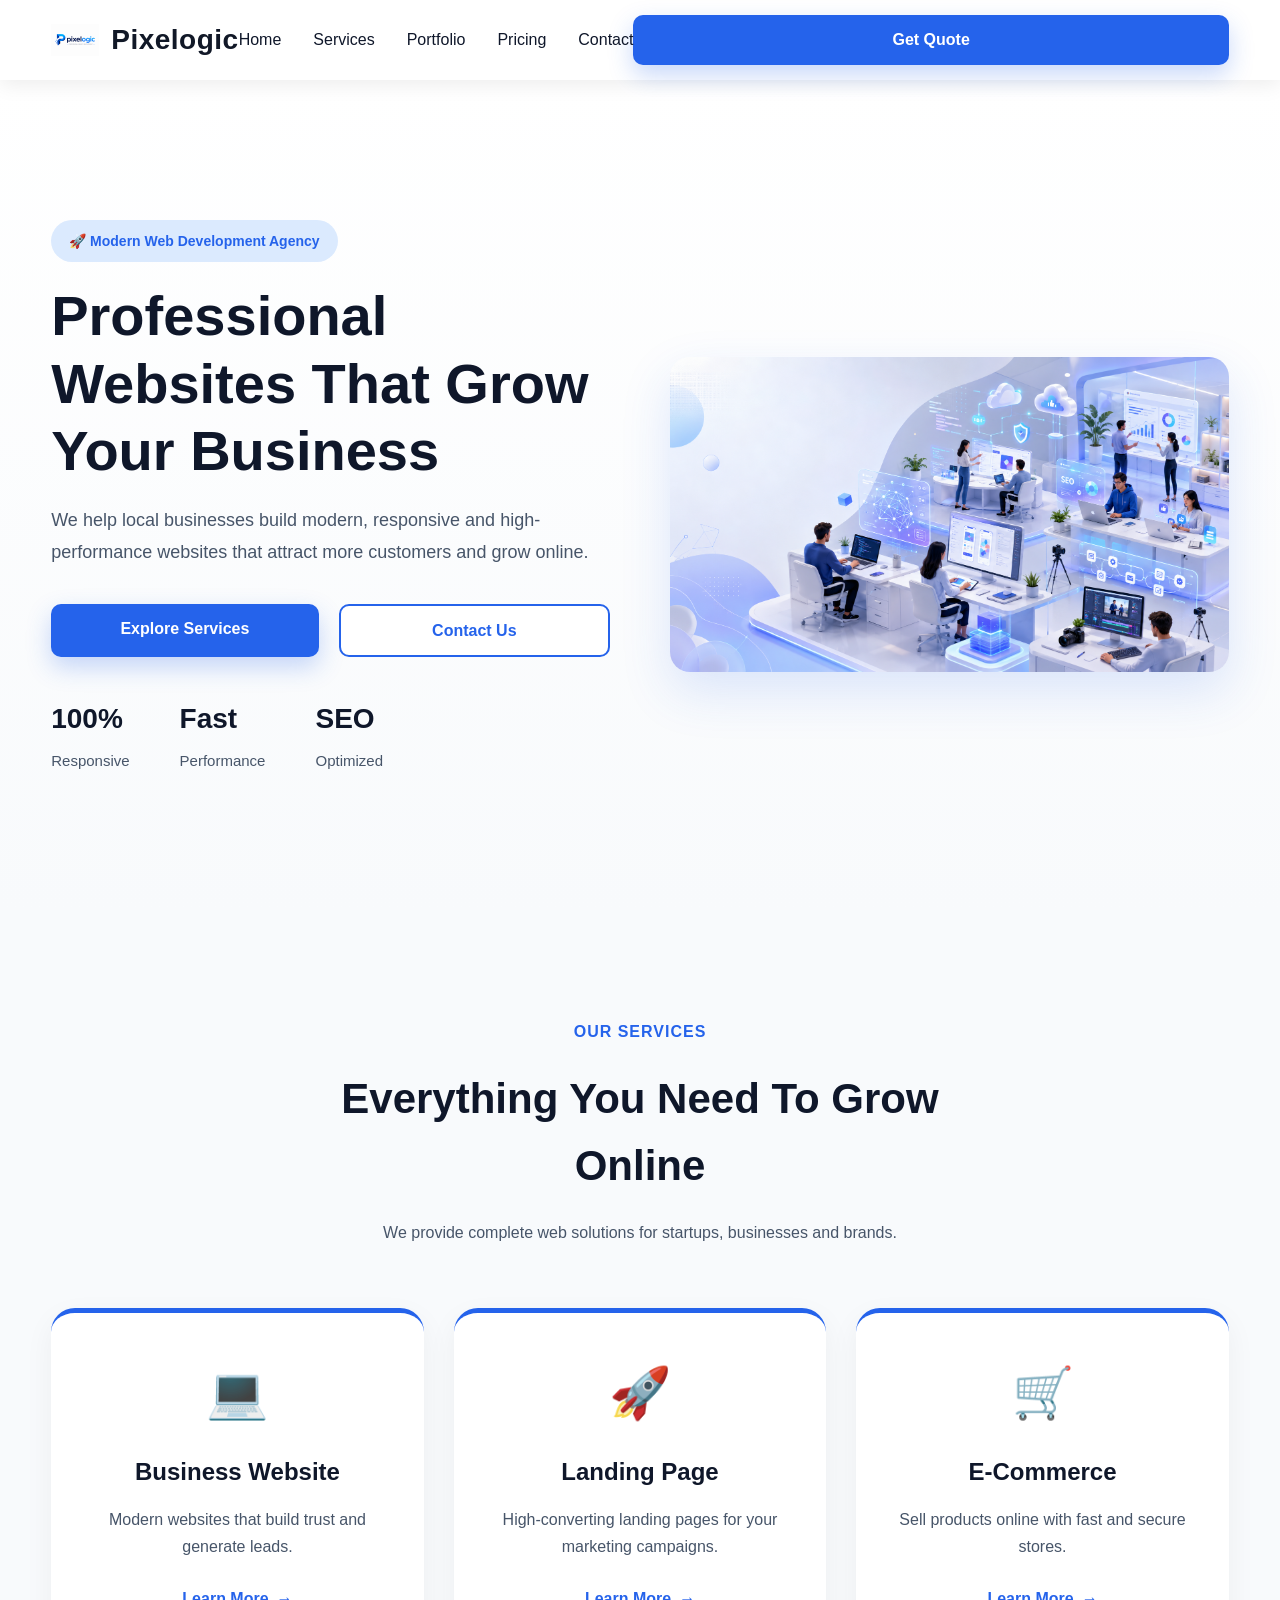
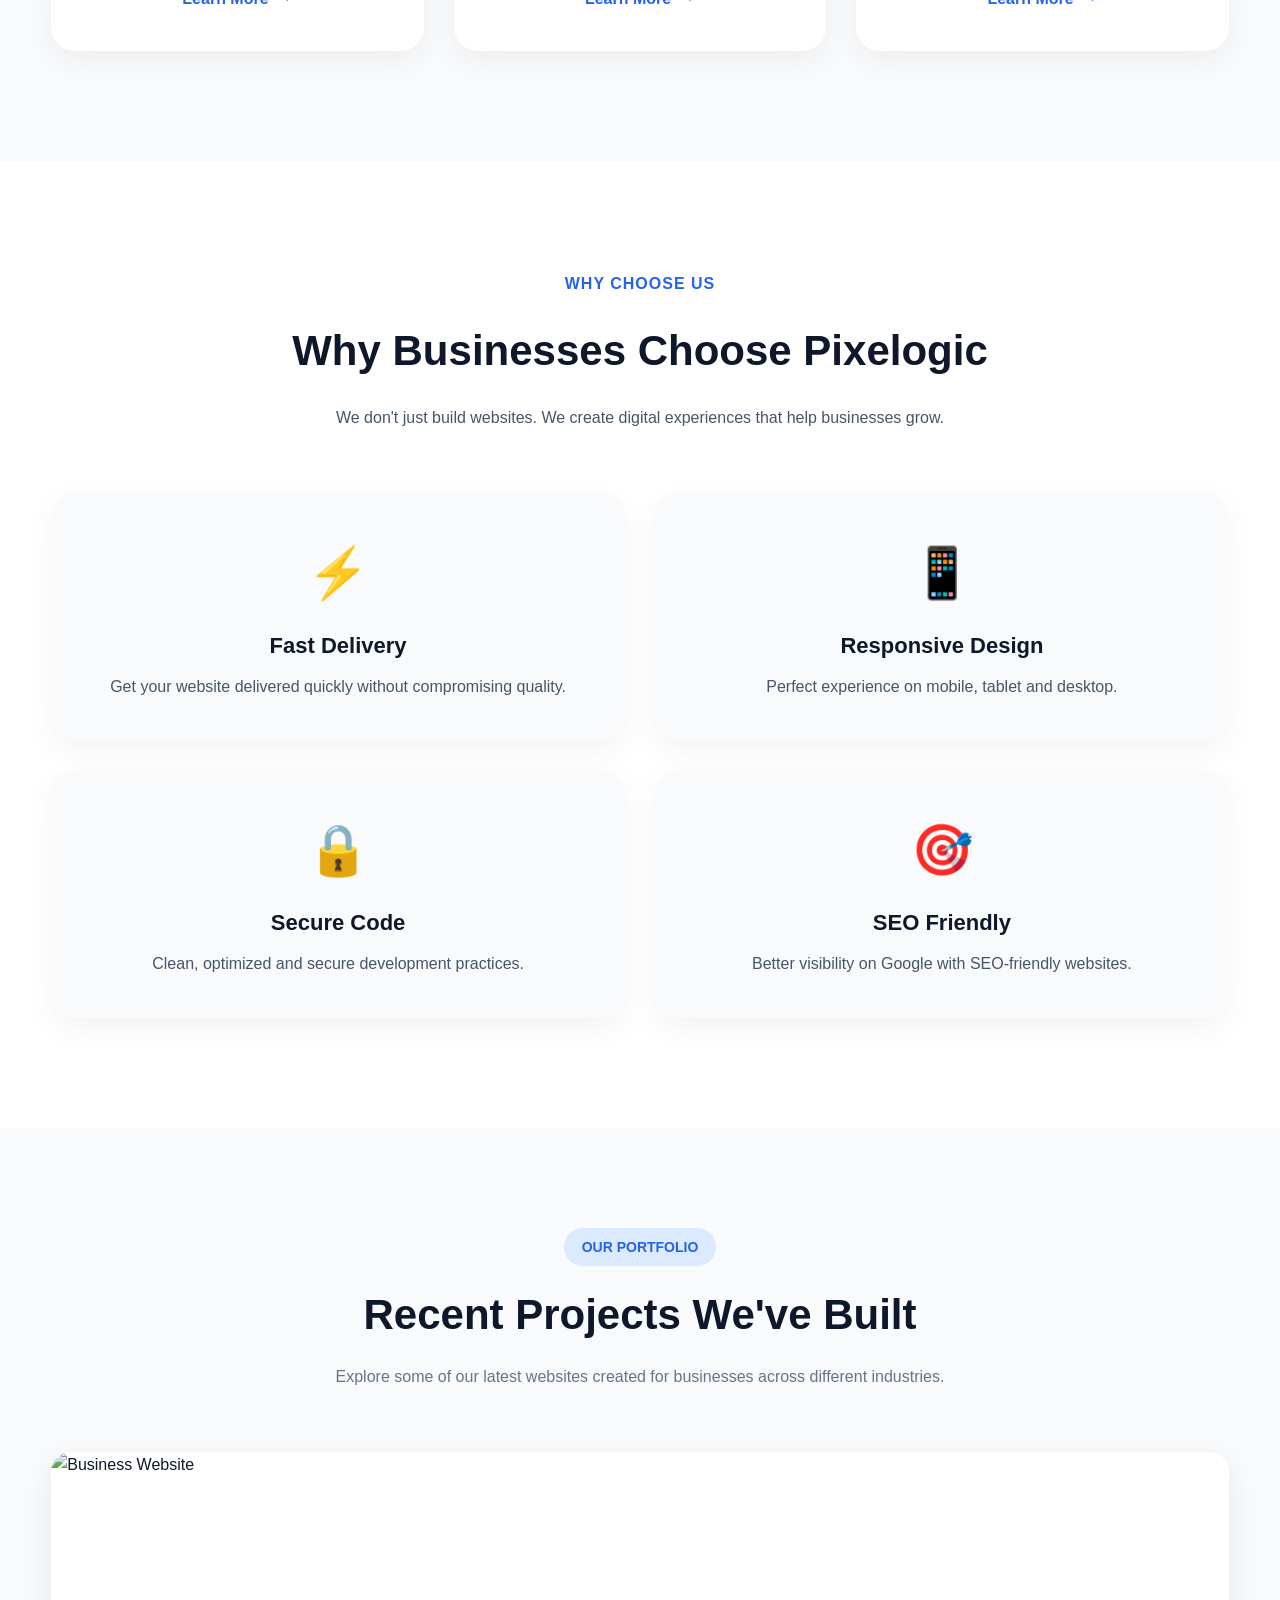
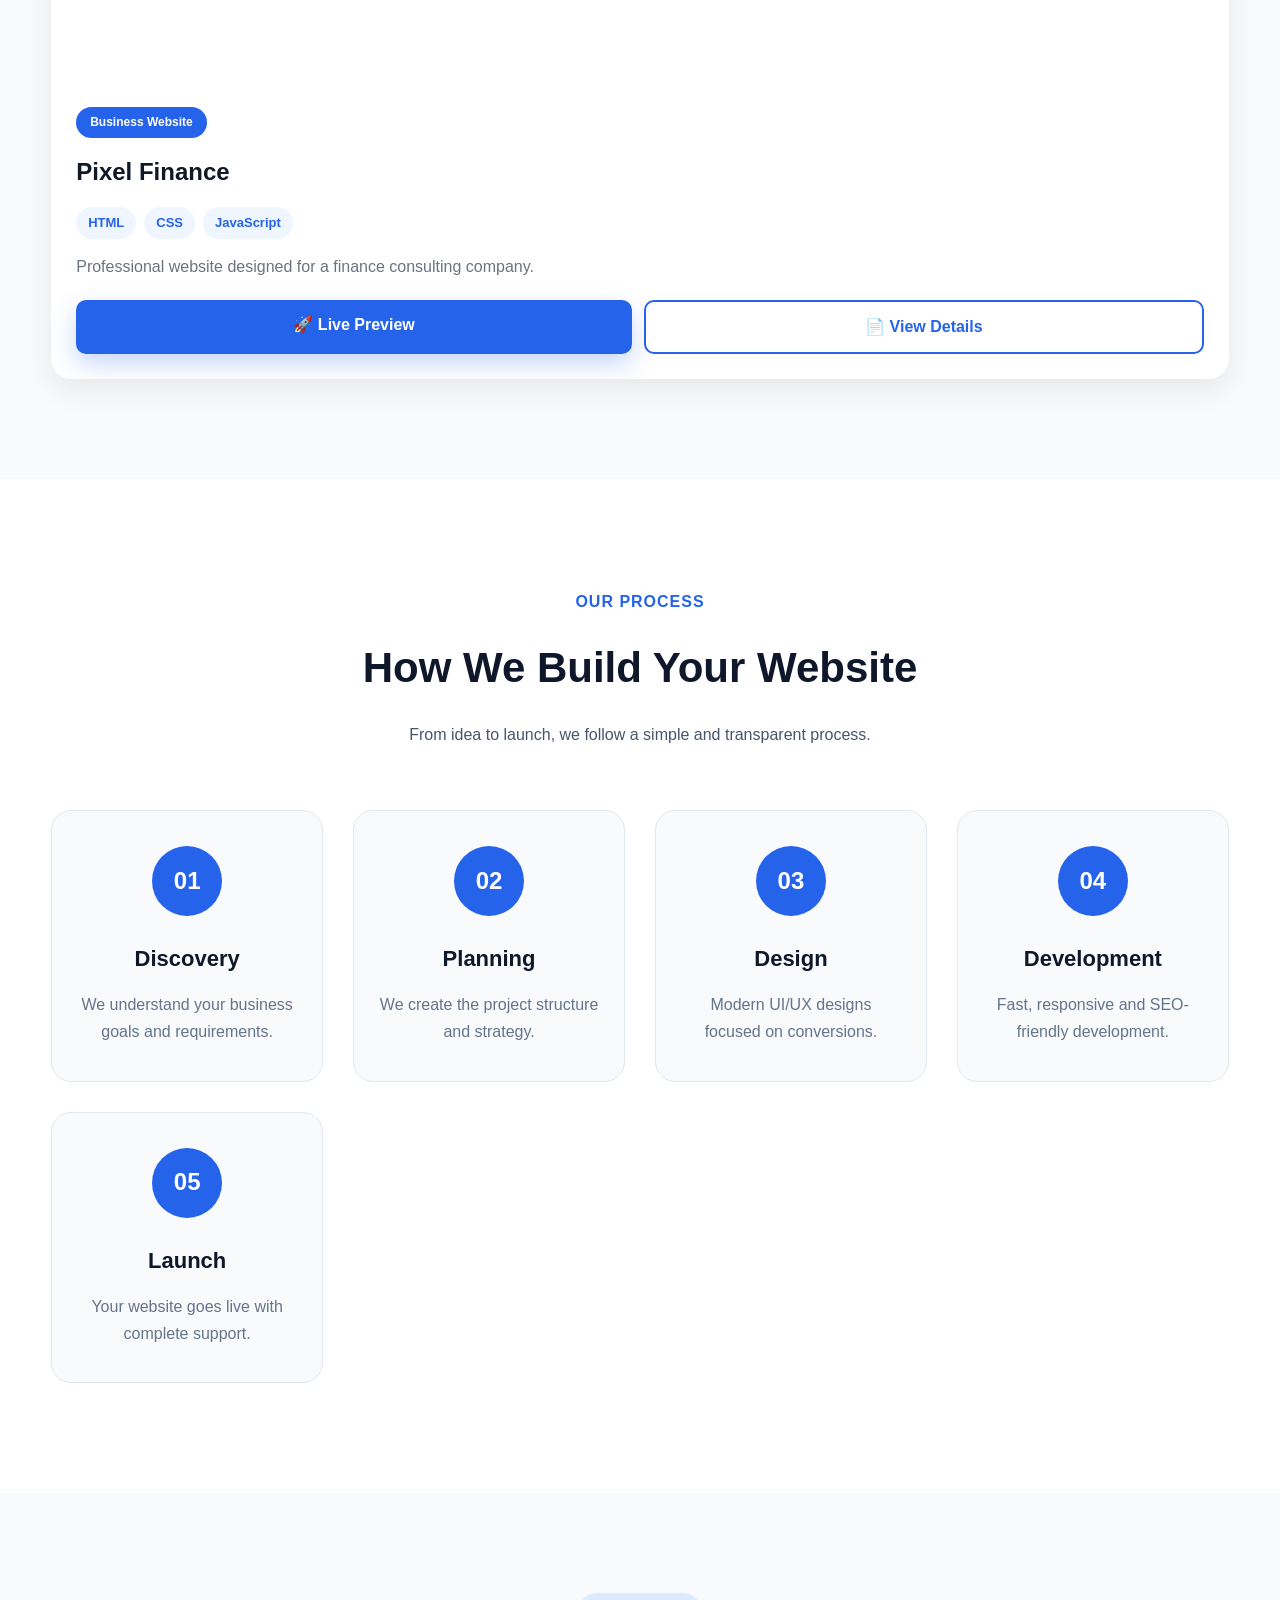
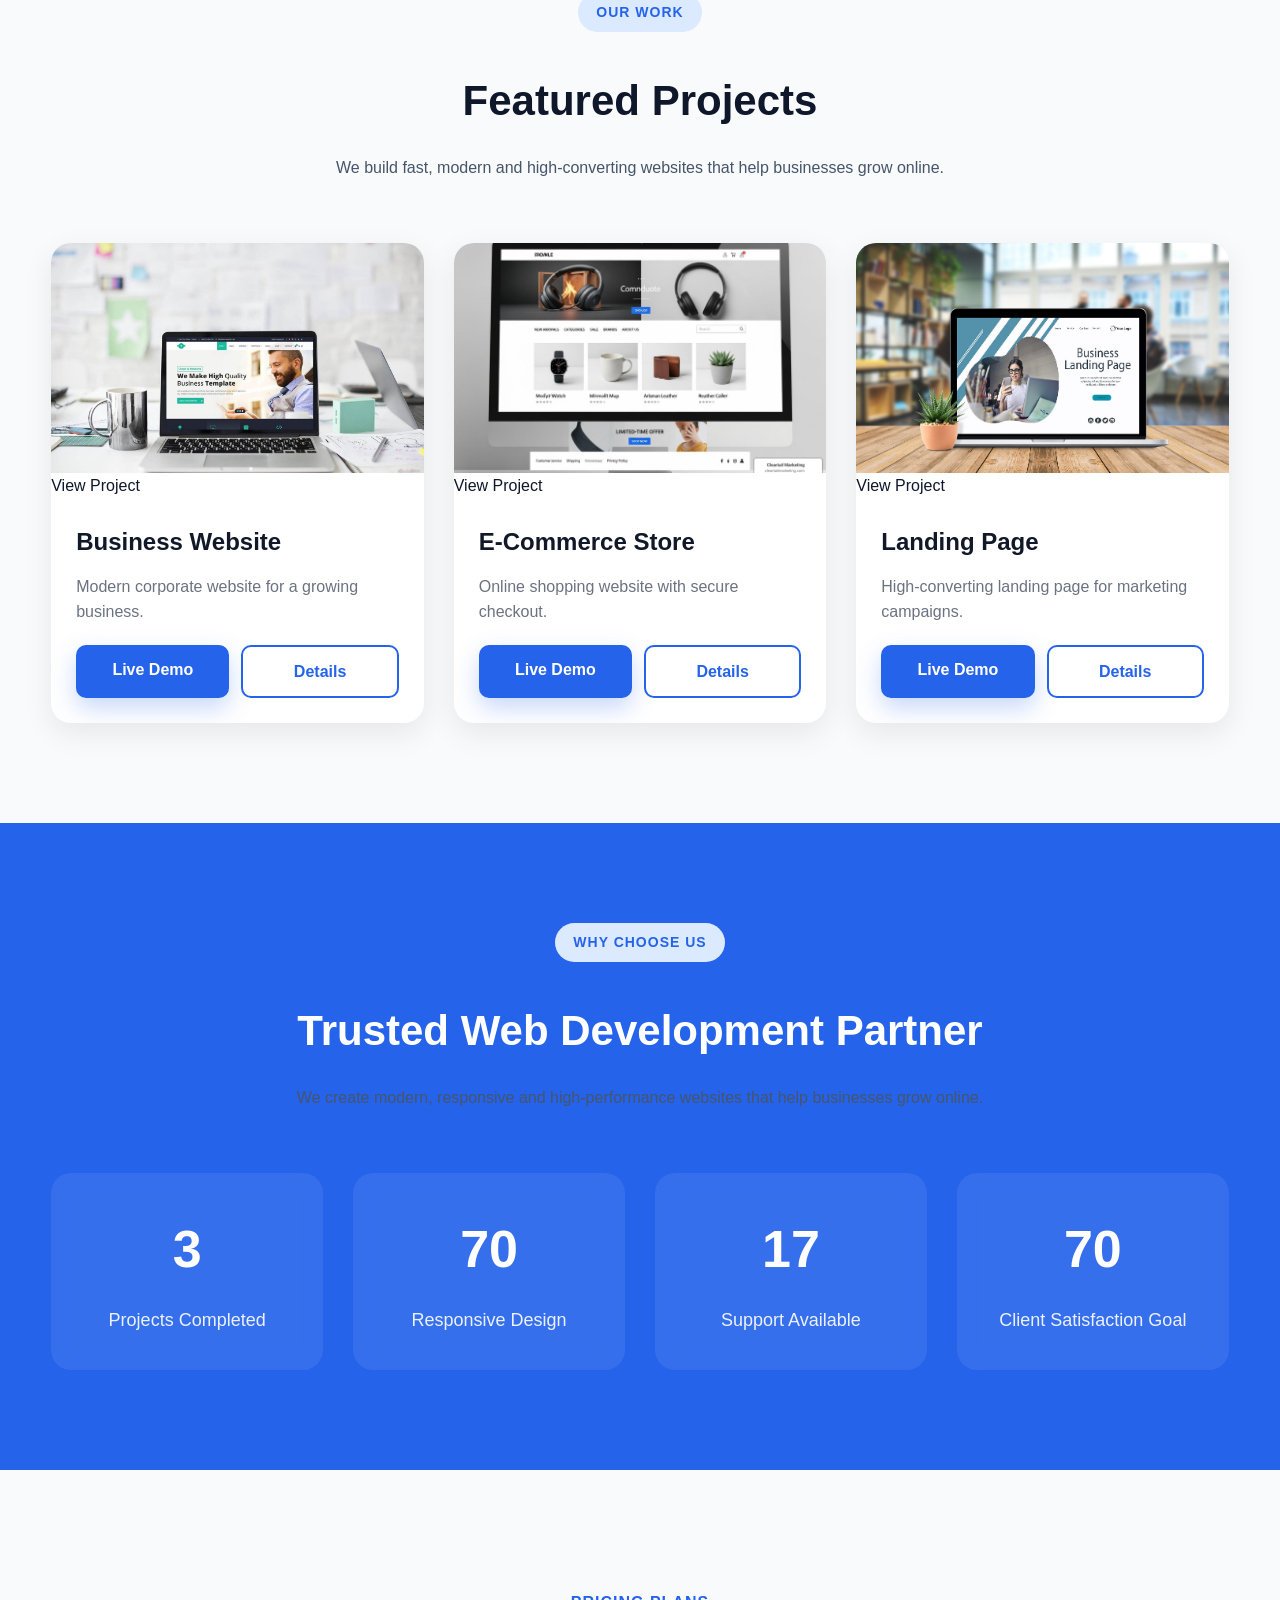
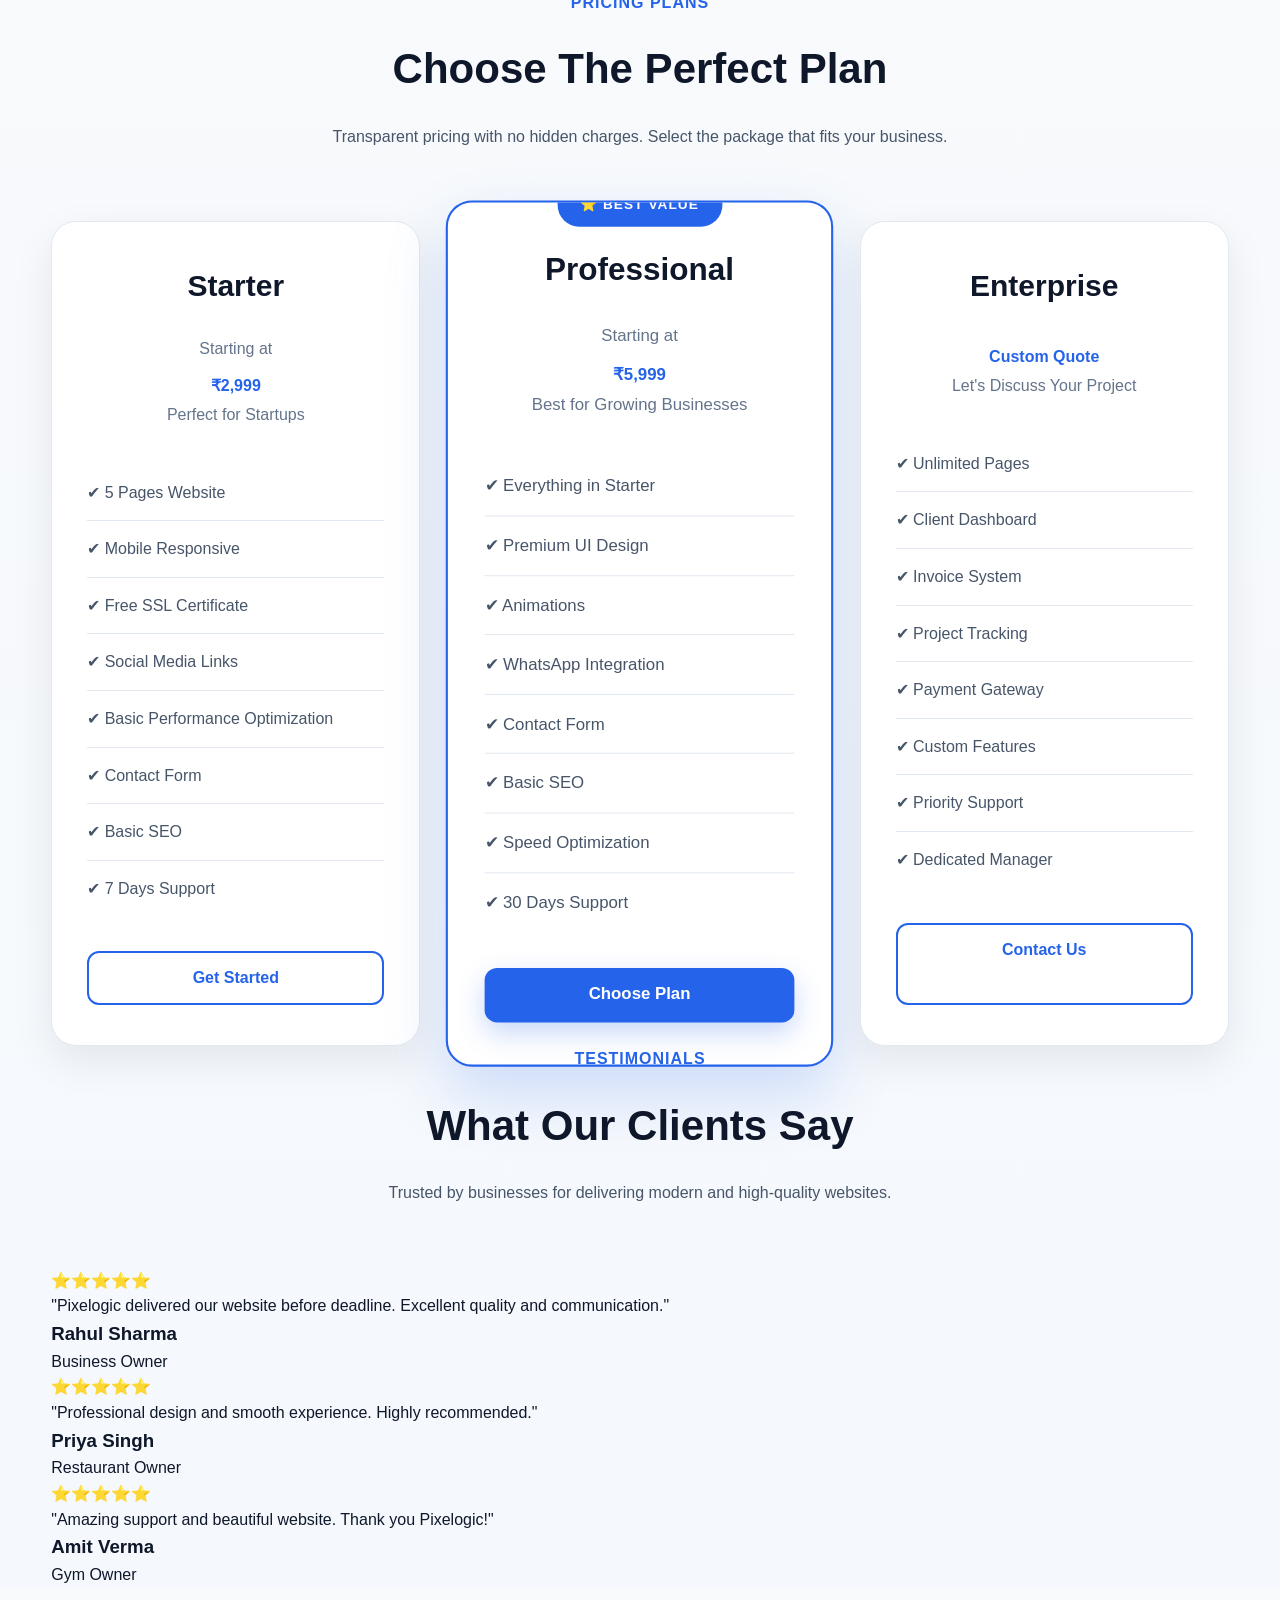
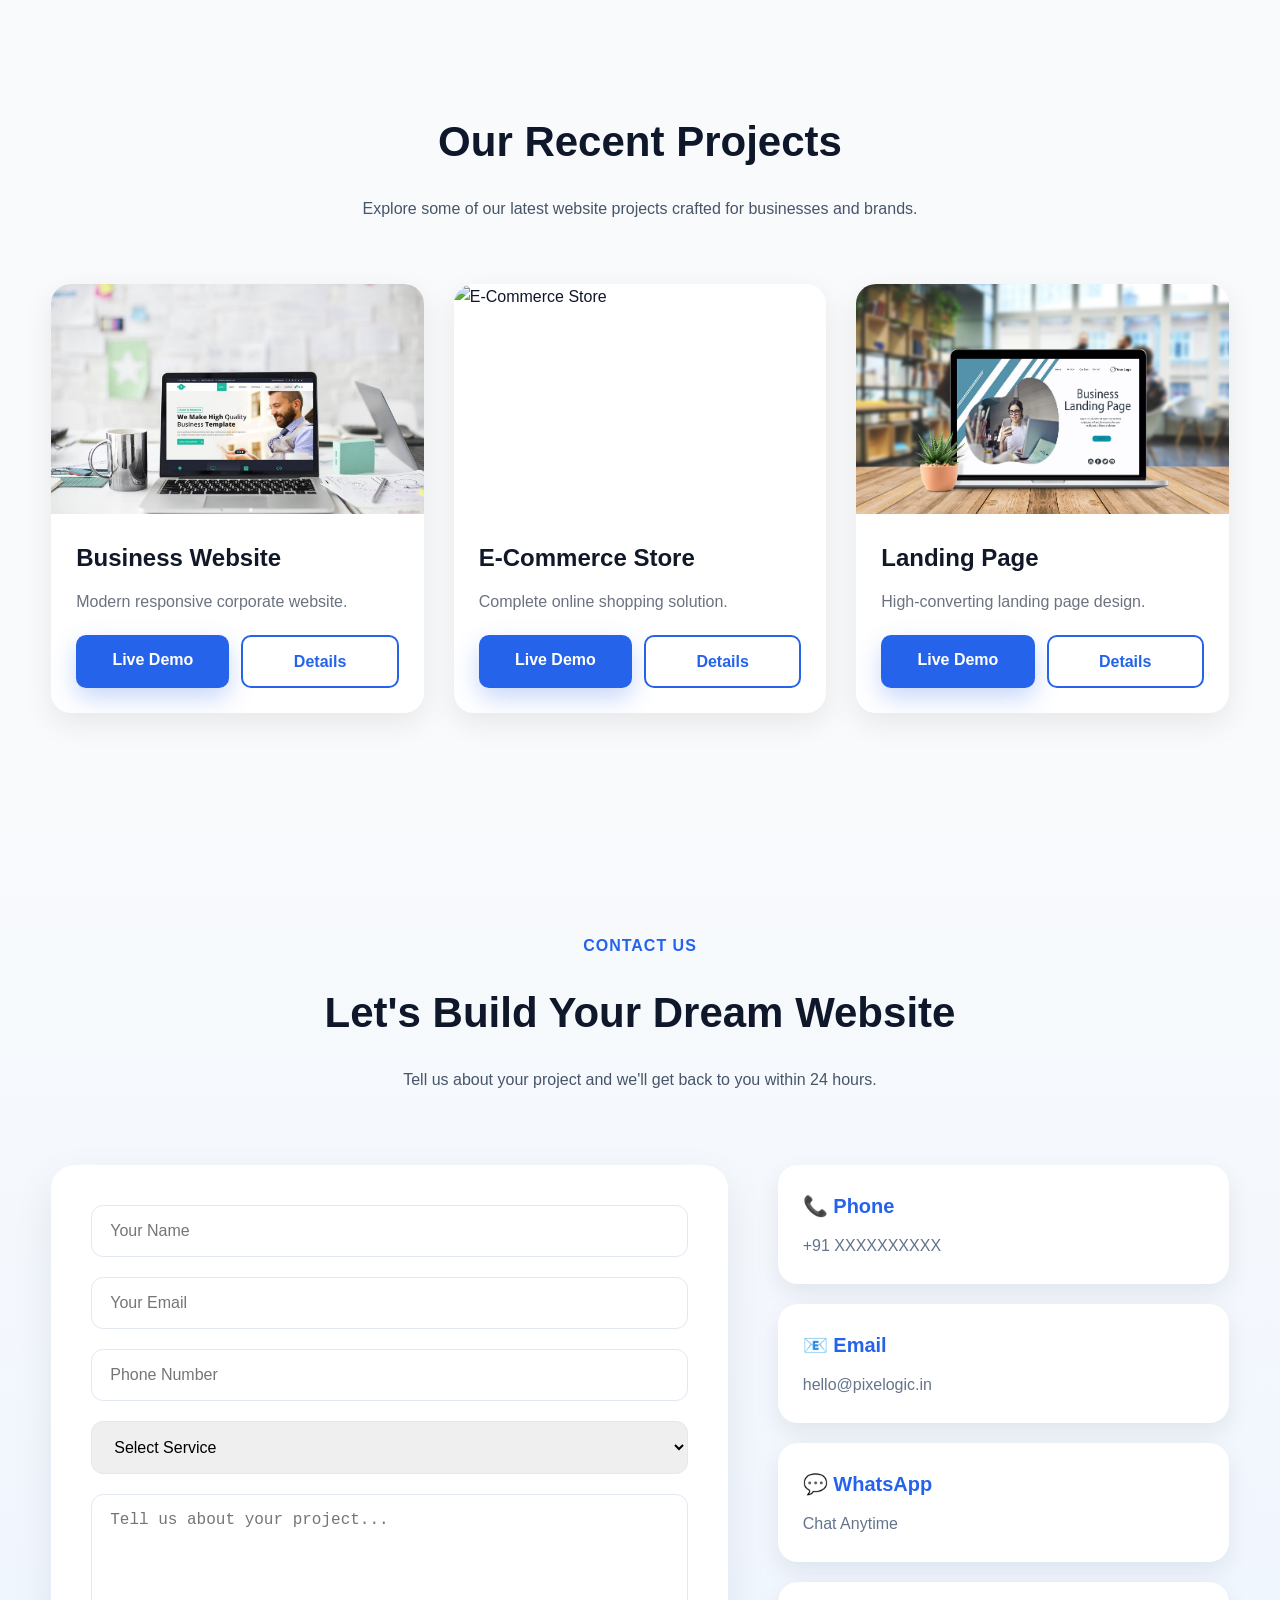
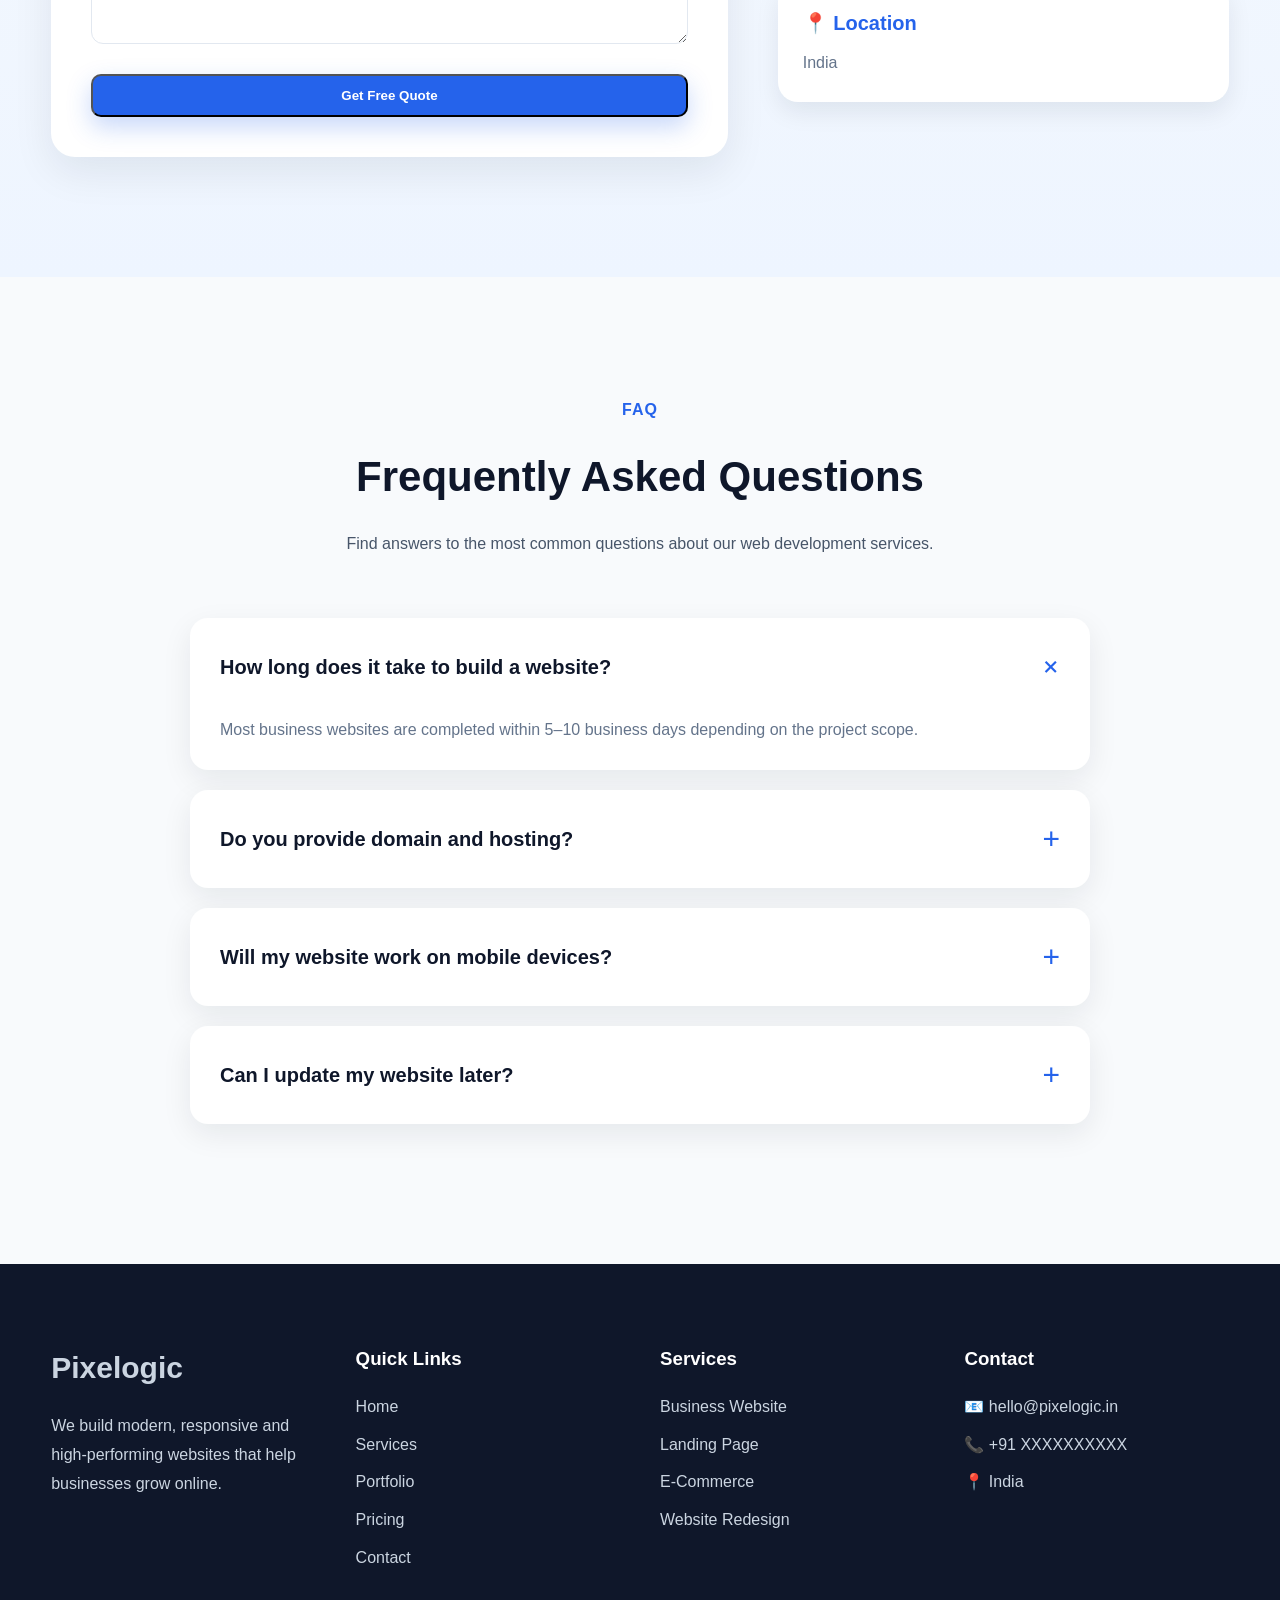
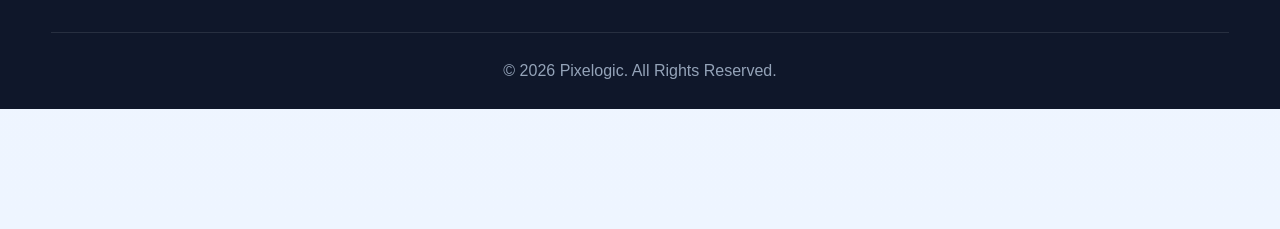
==== commit e2dd720b: "Made website fully responsive" ====
--- a/index.html
+++ b/index.html
@@ -16,45 +16,34 @@
     <meta name="keywords"
         content="Website Development, Web Design, Business Website, Landing Page, E-Commerce Website, Portfolio Website, Pixelogic, Website Developer India">
 
-    <meta name="author"
-        content="Pixelogic">
-
-    <meta name="robots"
-        content="index, follow">
-
-    <meta name="theme-color"
-        content="#2563EB">
+    <meta name="author" content="Pixelogic">
+
+    <meta name="robots" content="index, follow">
+
+    <meta name="theme-color" content="#2563EB">
 
     <!-- Open Graph / Facebook -->
 
-    <meta property="og:title"
-        content="Pixelogic | Professional Website Development Agency">
+    <meta property="og:title" content="Pixelogic | Professional Website Development Agency">
 
     <meta property="og:description"
         content="We build premium Business Websites, Landing Pages, E-Commerce Stores and Custom Web Solutions.">
 
-    <meta property="og:type"
-        content="website">
-
-    <meta property="og:url"
-        content="https://pixelogic.in">
-
-    <meta property="og:image"
-        content="https://pixelogic.in/assets/images/preview.png">
+    <meta property="og:type" content="website">
+
+    <meta property="og:url" content="https://pixelogic.in">
+
+    <meta property="og:image" content="https://pixelogic.in/assets/images/preview.png">
 
     <!-- Twitter Card -->
 
-    <meta name="twitter:card"
-        content="summary_large_image">
-
-    <meta name="twitter:title"
-        content="Pixelogic | Professional Website Development Agency">
-
-    <meta name="twitter:description"
-        content="Modern, Responsive & SEO-Friendly Websites for Your Business.">
-
-    <meta name="twitter:image"
-        content="https://pixelogic.in/assets/images/preview.png">
+    <meta name="twitter:card" content="summary_large_image">
+
+    <meta name="twitter:title" content="Pixelogic | Professional Website Development Agency">
+
+    <meta name="twitter:description" content="Modern, Responsive & SEO-Friendly Websites for Your Business.">
+
+    <meta name="twitter:image" content="https://pixelogic.in/assets/images/preview.png">
 
 
     <!-- Google Fonts -->
@@ -65,18 +54,18 @@
 
     <link rel="stylesheet" href="assets/css/style.css">
 
+    <link rel="stylesheet" href="assets/css/portfolio.css">
+    <link rel="stylesheet" href="assets/css/responsive.css">
+
     <!-- SweetAlert2 Theme -->
 
-    <link rel="stylesheet"
-        href="https://cdn.jsdelivr.net/npm/@sweetalert2/theme-borderless@5/borderless.min.css">
+    <link rel="stylesheet" href="https://cdn.jsdelivr.net/npm/@sweetalert2/theme-borderless@5/borderless.min.css">
 
     <!-- Animate.css -->
 
-    <link rel="stylesheet"
-        href="https://cdnjs.cloudflare.com/ajax/libs/animate.css/4.1.1/animate.min.css">
-
-</head>
-<script src="https://cdn.jsdelivr.net/npm/canvas-confetti@1.9.3/dist/confetti.browser.min.js"></script>
+    <link rel="stylesheet" href="https://cdnjs.cloudflare.com/ajax/libs/animate.css/4.1.1/animate.min.css">
+
+    <script src="https://cdn.jsdelivr.net/npm/canvas-confetti@1.9.3/dist/confetti.browser.min.js"></script>
 
 </head>
 
@@ -85,624 +74,677 @@
         WEBSITE LOADER
 =========================== -->
 
-<div id="loader">
-
-    <div class="loader-content">
-
-        <div class="loader-logo">
-
-            <span>P</span>
+    <div id="loader">
+
+        <div class="loader-content">
+
+            <div class="loader-logo">
+
+                <span>P</span>
+
+            </div>
+
+            <h2>Pixelogic</h2>
+
+            <div class="loader-bar">
+
+                <span></span>
+
+            </div>
 
         </div>
 
-        <h2>Pixelogic</h2>
-
-        <div class="loader-bar">
-
-            <span></span>
+    </div>
+    <div id="progress-bar"></div>
+    <!-- ================= HEADER ================= -->
+
+    <header class="header">
+
+        <div class="container">
+
+            <nav class="navbar">
+
+                <a href="#" class="logo">
+
+                    <img src="assets/images/logo.png" alt="Pixelogic Logo" class="logo-img">
+
+                    <span>Pixelogic</span>
+
+                </a>
+
+                <ul class="nav-links">
+
+                    <a href="#home">Home</a>
+                    <a href="#services">Services</a>
+                    <a href="#portfolio">Portfolio</a>
+                    <a href="#pricing">Pricing</a>
+                    <a href="#contact">Contact</a>
+
+                </ul>
+
+                <a href="#" class="btn-primary">
+                    Get Quote
+                </a>
+
+                <button class="menu-toggle" id="menuToggle">
+
+                    ☰
+
+                </button>
+
+            </nav>
 
         </div>
-
-    </div>
-
-</div>
-    <div id="progress-bar"></div>
-<!-- ================= HEADER ================= -->
-
-<header class="header">
-    
-    <div class="container">
-
-        <nav class="navbar">
-
-            <a href="#" class="logo">
-
-    <img src="assets/images/logo.png"
-         alt="Pixelogic Logo"
-         class="logo-img">
-
-    <span>Pixelogic</span>
-
-</a>
-
-            <ul class="nav-links">
-
-               <a href="#home">Home</a>
-               <a href="#services">Services</a>
-               <a href="#portfolio">Portfolio</a>
-               <a href="#pricing">Pricing</a>
-               <a href="#contact">Contact</a>
-
-            </ul>
-
-            <a href="#" class="btn-primary">
-                Get Quote
-            </a>
-
-            <button class="menu-toggle" id="menuToggle">
-
-                ☰
-
-            </button>
-
-        </nav>
-
-    </div>
-</header>
+    </header>
 
     <!-- ================= HERO SECTION ================= -->
 
-<section class="hero" id="home">
-
-    <div class="container hero-container">
-
-        <div class="hero-content">
-
-            <span class="hero-badge">
-                🚀 Modern Web Development Agency
-            </span>
-
-            <h1>
-                Professional Websites That Grow Your Business
-            </h1>
-
-            <p>
-                We help local businesses build modern, responsive and high-performance websites that attract more customers and grow online.
-            </p>
-
-            <div class="hero-buttons">
-
-                <a href="#services" class="btn-primary">
-                    Explore Services
-                </a>
-
-                <a href="#contact" class="btn-secondary">
-                    Contact Us
-                </a>
-
-            </div>
-
-            <div class="hero-stats">
-
-    <div class="stat">
-
-        <h3>100%</h3>
-
-        <p>Responsive</p>
-
-    </div>
-
-    <div class="stat">
-
-        <h3>Fast</h3>
-
-        <p>Performance</p>
-
-    </div>
-
-    <div class="stat">
-
-        <h3>SEO</h3>
-
-        <p>Optimized</p>
-
-    </div>
-
-</div>
-            </div>
-
-           <div class="hero-image">
-
-    <img src="assets/images/hero-image.png"
-         alt="Pixelogic Hero Image">
-
-</div>
+    <section class="hero" id="home">
+
+        <div class="container hero-container">
+
+            <div class="hero-content">
+
+                <span class="hero-badge">
+                    🚀 Modern Web Development Agency
+                </span>
+
+                <h1>
+                    Professional Websites That Grow Your Business
+                </h1>
+
+                <p>
+                    We help local businesses build modern, responsive and high-performance websites that attract more
+                    customers and grow online.
+                </p>
+
+                <div class="hero-buttons">
+
+                    <a href="#services" class="btn-primary">
+                        Explore Services
+                    </a>
+
+                    <a href="https://wa.me/918601372054" class="btn-secondary" target="_blank">
+                        Contact Us
+                    </a>
+
+                </div>
+
+                <div class="hero-stats">
+
+                    <div class="stat">
+
+                        <h3>100%</h3>
+
+                        <p>Responsive</p>
+
+                    </div>
+
+                    <div class="stat">
+
+                        <h3>Fast</h3>
+
+                        <p>Performance</p>
+
+                    </div>
+
+                    <div class="stat">
+
+                        <h3>SEO</h3>
+
+                        <p>Optimized</p>
+
+                    </div>
+
+                </div>
+            </div>
+
+            <div class="hero-image">
+
+                <img src="assets/images/hero-image.png" alt="Pixelogic Hero Image">
+
+            </div>
         </div>
 
-    </div>
-
-</section>
- 
-<section class="services reveal" id="services">
-
-    <div class="container">
-
-        <div class="section-title">
-
-            <span>Our Services</span>
-
-            <h2>Everything You Need To Grow Online</h2>
-
-            <p>
-                We provide complete web solutions for startups,
-                businesses and brands.
-            </p>
-
         </div>
 
-        <div class="services-grid">
-
-          <div class="service-card">
-
-    <div class="service-icon">💻</div>
-
-    <h3>Business Website</h3>
-
-    <p>
-        Modern websites that build trust and generate leads.
-    </p>
-
-    <a href="#" class="learn-more">
-        Learn More <span>→</span>
-    </a>
-
-</div>
-
-            <div class="service-card">
-
-    <div class="service-icon">🚀</div>
-
-    <h3>Landing Page</h3>
-
-    <p>
-        High-converting landing pages for your marketing campaigns.
-    </p>
-
-    <a href="#" class="learn-more">
-        Learn More <span>→</span>
-    </a>
-
-</div>
-
-            <div class="service-card">
-
-    <div class="service-icon">🛒</div>
-
-    <h3>E-Commerce</h3>
-
-    <p>
-        Sell products online with fast and secure stores.
-    </p>
-
-    <a href="#" class="learn-more">
-        Learn More <span>→</span>
-    </a>
-
-</div>
+    </section>
+
+    <section class="services reveal" id="services">
+
+        <div class="container">
+
+            <div class="section-title">
+
+                <span>Our Services</span>
+
+                <h2>Everything You Need To Grow Online</h2>
+
+                <p>
+                    We provide complete web solutions for startups,
+                    businesses and brands.
+                </p>
+
+            </div>
+
+            <div class="services-grid">
+
+                <div class="service-card">
+
+                    <div class="service-icon">💻</div>
+
+                    <h3>Business Website</h3>
+
+                    <p>
+                        Modern websites that build trust and generate leads.
+                    </p>
+
+                    <a href="#" class="learn-more">
+                        Learn More <span>→</span>
+                    </a>
+
+                </div>
+
+                <div class="service-card">
+
+                    <div class="service-icon">🚀</div>
+
+                    <h3>Landing Page</h3>
+
+                    <p>
+                        High-converting landing pages for your marketing campaigns.
+                    </p>
+
+                    <a href="#" class="learn-more">
+                        Learn More <span>→</span>
+                    </a>
+
+                </div>
+
+                <div class="service-card">
+
+                    <div class="service-icon">🛒</div>
+
+                    <h3>E-Commerce</h3>
+
+                    <p>
+                        Sell products online with fast and secure stores.
+                    </p>
+
+                    <a href="#" class="learn-more">
+                        Learn More <span>→</span>
+                    </a>
+
+                </div>
+
+            </div>
 
         </div>
 
-    </div>
-
-</section>
-
-<!-- ==========================
+    </section>
+
+    <!-- ==========================
      WHY CHOOSE US
 ========================== -->
 
-<section class="features reveal">
-
-    <div class="container">
-
-        <div class="section-title">
-
-            <span>Why Choose Us</span>
-
-            <h2>Why Businesses Choose Pixelogic</h2>
-
-            <p>
-                We don't just build websites.
-                We create digital experiences that help businesses grow.
-            </p>
+    <section class="features reveal">
+
+        <div class="container">
+
+            <div class="section-title">
+
+                <span>Why Choose Us</span>
+
+                <h2>Why Businesses Choose Pixelogic</h2>
+
+                <p>
+                    We don't just build websites.
+                    We create digital experiences that help businesses grow.
+                </p>
+
+            </div>
+
+            <div class="features-grid">
+
+                <div class="feature-card">
+
+                    <div class="feature-icon">⚡</div>
+
+                    <h3>Fast Delivery</h3>
+
+                    <p>
+                        Get your website delivered quickly without compromising quality.
+                    </p>
+
+                </div>
+
+                <div class="feature-card">
+
+                    <div class="feature-icon">📱</div>
+
+                    <h3>Responsive Design</h3>
+
+                    <p>
+                        Perfect experience on mobile, tablet and desktop.
+                    </p>
+
+                </div>
+
+                <div class="feature-card">
+
+                    <div class="feature-icon">🔒</div>
+
+                    <h3>Secure Code</h3>
+
+                    <p>
+                        Clean, optimized and secure development practices.
+                    </p>
+
+                </div>
+
+                <div class="feature-card">
+
+                    <div class="feature-icon">🎯</div>
+
+                    <h3>SEO Friendly</h3>
+
+                    <p>
+                        Better visibility on Google with SEO-friendly websites.
+                    </p>
+
+                </div>
+
+            </div>
 
         </div>
 
-        <div class="features-grid">
-
-            <div class="feature-card">
-
-                <div class="feature-icon">⚡</div>
-
-                <h3>Fast Delivery</h3>
+    </section>
+
+    <!-- ================= Portfolio ================= -->
+
+    <section class="portfolio reveal" id="portfolio">
+
+        <div class="container">
+
+            <div class="section-header">
+
+                <span class="section-tag">
+                    OUR PORTFOLIO
+                </span>
+
+                <h2>
+                    Recent Projects We've Built
+                </h2>
 
                 <p>
-                    Get your website delivered quickly without compromising quality.
+                    Explore some of our latest websites created for businesses across different industries.
                 </p>
 
             </div>
 
-            <div class="feature-card">
-
-                <div class="feature-icon">📱</div>
-
-                <h3>Responsive Design</h3>
-
-                <p>
-                    Perfect experience on mobile, tablet and desktop.
-                </p>
-
-            </div>
-
-            <div class="feature-card">
-
-                <div class="feature-icon">🔒</div>
-
-                <h3>Secure Code</h3>
-
-                <p>
-                    Clean, optimized and secure development practices.
-                </p>
-
-            </div>
-
-            <div class="feature-card">
-
-                <div class="feature-icon">🎯</div>
-
-                <h3>SEO Friendly</h3>
-
-                <p>
-                    Better visibility on Google with SEO-friendly websites.
-                </p>
+            <div class="portfolio-grid">
+
+                <!-- Card 1 -->
+
+                <div class="portfolio-card">
+
+                    <div class="portfolio-image">
+
+                        <img src="assets/images/business-website.png" alt="Business Website">
+
+                    </div>
+
+                    <div class="portfolio-content">
+
+                        <span class="portfolio-category">
+                            Business Website
+                        </span>
+
+                        <h3>
+
+                            Pixel Finance
+
+                        </h3>
+
+                        <div class="portfolio-tags">
+                            <span>HTML</span>
+                            <span>CSS</span>
+                            <span>JavaScript</span>
+                        </div>
+
+                        <p>
+
+                            Professional website designed for a finance consulting company.
+
+                        </p>
+
+                        <div class="portfolio-buttons">
+
+                            <a href="#" class="btn-primary">
+                                🚀 Live Preview
+                            </a>
+
+                            <a href="#" class="btn-secondary">
+                                📄 View Details
+                            </a>
+
+                        </div>
+
+                    </div>
+
+                </div>
 
             </div>
 
         </div>
 
-    </div>
-
-</section>
-
-<!-- ================= Portfolio ================= -->
-
-<section class="portfolio reveal" id="portfolio">
-
-    <div class="container">
-
-        <div class="section-header">
-
-            <span class="section-tag">
-                OUR PORTFOLIO
-            </span>
-
-            <h2>
-                Recent Projects We've Built
-            </h2>
-
-            <p>
-                Explore some of our latest websites created for businesses across different industries.
-            </p>
-
-        </div>
-
-        <div class="portfolio-grid">
-
-            <!-- Card 1 -->
-
-            <div class="portfolio-card">
-
-                <div class="portfolio-image">
-
-                    <img src="assets/images/business-website.png"
-                         alt="Business Website">
-
-                </div>
-
-                <div class="portfolio-content">
-
-                    <span class="portfolio-category">
-
-                        Business Website
-
-                    </span>
-
-                    <h3>
-
-                        Pixel Finance
-
-                    </h3>
-
-                    <p>
-
-                        Professional website designed for a finance consulting company.
-
-                    </p>
-
-                    <div class="portfolio-buttons">
-
-                        <a href="#" class="btn-primary">
-
-                            Live Demo
-
-                        </a>
-
-                        <a href="#" class="btn-secondary">
-
-                            Case Study
-
-                        </a>
-
-                    </div>
-
-                </div>
-
-            </div>
-
-        </div>
-
-    </div>
-
-</section>
-
-<!-- ==========================
+    </section>
+
+    <!-- ==========================
         OUR PROCESS
 ========================== -->
 
-<section class="process" id="process">
-
-    <div class="container">
-
-        <div class="section-title">
-
-            <span>Our Process</span>
-
-            <h2>How We Build Your Website</h2>
-
-            <p>
-                From idea to launch, we follow a simple and transparent process.
-            </p>
+    <section class="process" id="process">
+
+        <div class="container">
+
+            <div class="section-title">
+
+                <span>Our Process</span>
+
+                <h2>How We Build Your Website</h2>
+
+                <p>
+                    From idea to launch, we follow a simple and transparent process.
+                </p>
+
+            </div>
+
+            <div class="process-grid">
+
+                <div class="process-card">
+                    <div class="process-number">01</div>
+                    <h3>Discovery</h3>
+                    <p>We understand your business goals and requirements.</p>
+                </div>
+
+                <div class="process-card">
+                    <div class="process-number">02</div>
+                    <h3>Planning</h3>
+                    <p>We create the project structure and strategy.</p>
+                </div>
+
+                <div class="process-card">
+                    <div class="process-number">03</div>
+                    <h3>Design</h3>
+                    <p>Modern UI/UX designs focused on conversions.</p>
+                </div>
+
+                <div class="process-card">
+                    <div class="process-number">04</div>
+                    <h3>Development</h3>
+                    <p>Fast, responsive and SEO-friendly development.</p>
+                </div>
+
+                <div class="process-card">
+                    <div class="process-number">05</div>
+                    <h3>Launch</h3>
+                    <p>Your website goes live with complete support.</p>
+                </div>
+
+            </div>
 
         </div>
 
-        <div class="process-grid">
-
-            <div class="process-card">
-                <div class="process-number">01</div>
-                <h3>Discovery</h3>
-                <p>We understand your business goals and requirements.</p>
-            </div>
-
-            <div class="process-card">
-                <div class="process-number">02</div>
-                <h3>Planning</h3>
-                <p>We create the project structure and strategy.</p>
-            </div>
-
-            <div class="process-card">
-                <div class="process-number">03</div>
-                <h3>Design</h3>
-                <p>Modern UI/UX designs focused on conversions.</p>
-            </div>
-
-            <div class="process-card">
-                <div class="process-number">04</div>
-                <h3>Development</h3>
-                <p>Fast, responsive and SEO-friendly development.</p>
-            </div>
-
-            <div class="process-card">
-                <div class="process-number">05</div>
-                <h3>Launch</h3>
-                <p>Your website goes live with complete support.</p>
+    </section>
+
+    <section class="portfolio reveal" id="portfolio-more">
+
+        <div class="container">
+
+            <div class="section-title">
+
+                <span class="section-tag">
+                    OUR WORK
+                </span>
+
+                <h2>Featured Projects</h2>
+
+                <p>
+                    We build fast, modern and high-converting websites
+                    that help businesses grow online.
+                </p>
+
+            </div>
+
+            <div class="portfolio-grid">
+
+                <div class="portfolio-card">
+
+                    <div class="portfolio-image">
+
+                        <div class="browser-top">
+
+                            <span></span>
+                            <span></span>
+                            <span></span>
+
+                        </div>
+
+                        <img src="assets/images/portfolio/business-website.jpg" alt="Business Website">
+                        <div class="portfolio-overlay">
+
+                            <div class="browser-top">
+                                <span></span>
+                                <span></span>
+                                <span></span>
+                            </div>
+
+
+
+                            <div class="portfolio-overlay">
+
+                                <a href="#" class="view-project-btn">
+
+                                    <i class="fa-solid fa-eye"></i>
+
+                                    View Project
+
+                                </a>
+
+                            </div>
+
+                        </div>
+
+                    </div>
+
+                    <div class="portfolio-content">
+
+                        <h3>Business Website</h3>
+
+                        <p>Modern corporate website for a growing business.</p>
+
+                        <div class="portfolio-buttons">
+
+                            <a href="#" class="btn-primary">Live Demo</a>
+
+                            <a href="#" class="btn-secondary">Details</a>
+
+                        </div>
+
+                    </div>
+
+                </div>
+
+                <div class="portfolio-card">
+
+                    <div class="portfolio-image">
+
+                        <div class="browser-top">
+
+                            <span></span>
+                            <span></span>
+                            <span></span>
+
+                        </div>
+
+                        <img src="assets/images/portfolio/ecommerce.jpg" alt="E-Commerce Website">
+
+                        <div class="portfolio-overlay">
+
+                            <div class="browser-top">
+                                <span></span>
+                                <span></span>
+                                <span></span>
+                            </div>
+
+
+                            <div class="portfolio-overlay">
+
+                                <a href="#" class="view-project-btn">
+
+                                    <i class="fa-solid fa-eye"></i>
+
+                                    View Project
+
+                                </a>
+
+                            </div>
+
+                        </div>
+
+                    </div>
+
+                    <div class="portfolio-content">
+
+                        <h3>E-Commerce Store</h3>
+
+                        <p>Online shopping website with secure checkout.</p>
+
+                        <div class="portfolio-buttons">
+
+                            <a href="#" class="btn-primary">Live Demo</a>
+
+                            <a href="#" class="btn-secondary">Details</a>
+
+                        </div>
+
+                    </div>
+
+                </div>
+
+                <div class="portfolio-card">
+
+                    <div class="portfolio-image">
+
+                        <div class="browser-top">
+
+                            <span></span>
+                            <span></span>
+                            <span></span>
+
+                        </div>
+
+                        <img src="assets/images/portfolio/landing-page.jpg" alt="Landing Page">
+
+                        <div class="portfolio-overlay">
+
+                            <div class="browser-top">
+                                <span></span>
+                                <span></span>
+                                <span></span>
+                            </div>
+
+
+                            <div class="portfolio-overlay">
+
+                                <a href="#" class="view-project-btn">
+
+                                    <i class="fa-solid fa-eye"></i>
+
+                                    View Project
+
+                                </a>
+
+                            </div>
+
+                        </div>
+
+
+                    </div>
+
+                    <div class="portfolio-content">
+
+                        <h3>Landing Page</h3>
+
+                        <p>High-converting landing page for marketing campaigns.</p>
+
+                        <div class="portfolio-buttons">
+
+                            <a href="#" class="btn-primary">Live Demo</a>
+
+                            <a href="#" class="btn-secondary">Details</a>
+
+                        </div>
+
+                    </div>
+
+                </div>
+
             </div>
 
         </div>
 
-    </div>
-
-</section>
-
-<section class="portfolio reveal" id="portfolio">
-
-    <div class="container">
-
-       <div class="section-title">
-
-    <span class="section-tag">
-        OUR WORK
-    </span>
-
-    <h2>Featured Projects</h2>
-
-    <p>
-        We build fast, modern and high-converting websites
-        that help businesses grow online.
-    </p>
-
-</div>
-
-        <div class="portfolio-grid">
-
-            <div class="portfolio-card">
-
-                <div class="portfolio-image">
-
-    <div class="browser-top">
-
-        <span></span>
-        <span></span>
-        <span></span>
-
-    </div>
-
-    <img src="assets/images/portfolio/business-website.jpg"
-         alt="Business Website">
-         <div class="portfolio-image">
-
-    <div class="browser-top">
-        <span></span>
-        <span></span>
-        <span></span>
-    </div>
-
-
-
-    <div class="portfolio-overlay">
-
-        <a href="#" class="view-project-btn">
-
-            <i class="fa-solid fa-eye"></i>
-
-            View Project
-
-        </a>
-
-    </div>
-
-</div>
-
-</div>
-
-                <div class="portfolio-content">
-
-                    <h3>Business Website</h3>
-
-                    <p>Modern corporate website for a growing business.</p>
-
-                    <div class="portfolio-buttons">
-
-                        <a href="#" class="btn-primary">Live Demo</a>
-
-                        <a href="#" class="btn-secondary">Details</a>
-
-                    </div>
-
-                </div>
-
-            </div>
-
-            <div class="portfolio-card">
-
-                <div class="portfolio-image">
-
-    <div class="browser-top">
-
-        <span></span>
-        <span></span>
-        <span></span>
-
-    </div>
-
-    <img src="assets/images/portfolio/ecommerce.jpg"
-         alt="E-Commerce Website">
-
-         <div class="portfolio-image">
-
-    <div class="browser-top">
-        <span></span>
-        <span></span>
-        <span></span>
-    </div>
-
-
-    <div class="portfolio-overlay">
-
-        <a href="#" class="view-project-btn">
-
-            <i class="fa-solid fa-eye"></i>
-
-            View Project
-
-        </a>
-
-    </div>
-
-</div>
-
-</div>
-
-                <div class="portfolio-content">
-
-                    <h3>E-Commerce Store</h3>
-
-                    <p>Online shopping website with secure checkout.</p>
-
-                    <div class="portfolio-buttons">
-
-                        <a href="#" class="btn-primary">Live Demo</a>
-
-                        <a href="#" class="btn-secondary">Details</a>
-
-                    </div>
-
-                </div>
-
-            </div>
-
-            <div class="portfolio-card">
-
-                <div class="portfolio-image">
-
-    <div class="browser-top">
-
-        <span></span>
-        <span></span>
-        <span></span>
-
-    </div>
-
-    <img src="assets/images/portfolio/landing-page.jpg"
-         alt="Landing Page">
-
-         <div class="portfolio-image">
-
-    <div class="browser-top">
-        <span></span>
-        <span></span>
-        <span></span>
-    </div>
-
-
-    <div class="portfolio-overlay">
-
-        <a href="#" class="view-project-btn">
-
-            <i class="fa-solid fa-eye"></i>
-
-            View Project
-
-        </a>
-
-    </div>
-
-</div>
-         
-
-</div>
-
-                <div class="portfolio-content">
-
-                    <h3>Landing Page</h3>
-
-                    <p>High-converting landing page for marketing campaigns.</p>
-
-                    <div class="portfolio-buttons">
-
-                        <a href="#" class="btn-primary">Live Demo</a>
-
-                        <a href="#" class="btn-secondary">Details</a>
-
-                    </div>
+    </section>
+
+    <section class="stats reveal">
+
+        <div class="container">
+
+            <div class="section-title">
+
+                <span class="section-tag">WHY CHOOSE US</span>
+
+                <h2>Trusted Web Development Partner</h2>
+
+                <p>
+                    We create modern, responsive and high-performance websites
+                    that help businesses grow online.
+                </p>
+
+            </div>
+
+            <div class="stats-grid">
+
+                <div class="stat-card">
+
+                    <h3 class="counter" data-target="3">0</h3>
+
+                    <p>Projects Completed</p>
+
+                </div>
+
+                <div class="stat-card">
+
+                    <h3 class="counter" data-target="100">0</h3>
+
+                    <p>Responsive Design</p>
+
+                </div>
+
+                <div class="stat-card">
+
+                    <h3 class="counter" data-target="24">0</h3>
+
+                    <p>Support Available</p>
+
+                </div>
+
+                <div class="stat-card">
+
+                    <h3 class="counter" data-target="100">0</h3>
+
+                    <p>Client Satisfaction Goal</p>
 
                 </div>
 
@@ -710,634 +752,622 @@
 
         </div>
 
-    </div>
-
-</section>
-
-<section class="stats reveal">
-
-    <div class="container">
-
-        <div class="section-title">
-
-            <span class="section-tag">WHY CHOOSE US</span>
-
-            <h2>Trusted Web Development Partner</h2>
-
-            <p>
-                We create modern, responsive and high-performance websites
-                that help businesses grow online.
-            </p>
-
-        </div>
-
-        <div class="stats-grid">
-
-            <div class="stat-card">
-
-                <h3 class="counter" data-target="3">0</h3>
-
-                <p>Projects Completed</p>
-
-            </div>
-
-            <div class="stat-card">
-
-                <h3 class="counter" data-target="100">0</h3>
-
-                <p>Responsive Design</p>
-
-            </div>
-
-            <div class="stat-card">
-
-                <h3 class="counter" data-target="24">0</h3>
-
-                <p>Support Available</p>
-
-            </div>
-
-            <div class="stat-card">
-
-                <h3 class="counter" data-target="100">0</h3>
-
-                <p>Client Satisfaction Goal</p>
-
-            </div>
-
-        </div>
-
-    </div>
-
-</section>
-
-<!-- ==========================
+    </section>
+
+    <!-- ==========================
         PRICING SECTION
 ========================== -->
 
-<section class="pricing reveal" id="pricing">
-
-    <div class="container">
-
-        <div class="section-title">
-
-            <span>Pricing Plans</span>
-
-            <h2>Choose The Perfect Plan</h2>
-
-            <p>
-                Transparent pricing with no hidden charges. Select the package that fits your business.
-            </p>
+    <section class="pricing reveal" id="pricing">
+
+        <div class="container">
+
+            <div class="section-title">
+
+                <span>Pricing Plans</span>
+
+                <h2>Choose The Perfect Plan</h2>
+
+                <p>
+                    Transparent pricing with no hidden charges. Select the package that fits your business.
+                </p>
+
+            </div>
+
+            <div class="pricing-grid">
+
+                <!-- Starter -->
+
+                <div class="pricing-card">
+
+                    <h3>Starter</h3>
+
+                    <div class="price">
+                        Starting at
+                        <strong>₹2,999</strong>
+                        Perfect for Startups
+                    </div>
+
+                    <ul>
+                        <li>✔ 5 Pages Website</li>
+                        <li>✔ Mobile Responsive</li>
+                        <li>✔ Free SSL Certificate</li>
+                        <li>✔ Social Media Links</li>
+                        <li>✔ Basic Performance Optimization</li>
+                        <li>✔ Contact Form</li>
+                        <li>✔ Basic SEO</li>
+                        <li>✔ 7 Days Support</li>
+                    </ul>
+
+                    <a href="#" class="btn-secondary">
+                        Get Started
+                    </a>
+
+                </div>
+
+                <!-- Professional -->
+
+                <div class="pricing-card popular">
+
+                    <div class="popular-badge">
+                        ⭐ BEST VALUE
+                    </div>
+
+                    <h3>Professional</h3>
+
+                    <div class="price">
+                        Starting at
+                        <strong>₹5,999</strong>
+                        Best for Growing Businesses
+                    </div>
+
+                    <ul>
+                        <li>✔ Everything in Starter</li>
+                        <li>✔ Premium UI Design</li>
+                        <li>✔ Animations</li>
+                        <li>✔ WhatsApp Integration</li>
+                        <li>✔ Contact Form</li>
+                        <li>✔ Basic SEO</li>
+                        <li>✔ Speed Optimization</li>
+                        <li>✔ 30 Days Support</li>
+                    </ul>
+
+                    <a href="#" class="btn-primary">
+                        Choose Plan
+                    </a>
+
+                </div>
+
+                <!-- Enterprise -->
+
+                <div class="pricing-card">
+
+                    <h3>Enterprise</h3>
+
+                    <div class="price">
+                        <strong>Custom Quote</strong>
+                        Let's Discuss Your Project
+                    </div>
+                    <ul>
+                        <li>✔ Unlimited Pages</li>
+                        <li>✔ Client Dashboard</li>
+                        <li>✔ Invoice System</li>
+                        <li>✔ Project Tracking</li>
+                        <li>✔ Payment Gateway</li>
+                        <li>✔ Custom Features</li>
+                        <li>✔ Priority Support</li>
+                        <li>✔ Dedicated Manager</li>
+                    </ul>
+
+                    <a href="https://wa.me/918601372054" class="btn-secondary" target="_blank">
+                        Contact Us
+                    </a>
+
+                </div>
+
+            </div>
 
         </div>
 
-        <div class="pricing-grid">
-
-    <!-- Starter -->
-
-    <div class="pricing-card">
-
-        <h3>Starter</h3>
-
-       <div class="price">
-    Starting at
-    <strong>₹2,999</strong>
-    Perfect for Startups
-</div>
-
-        <ul>
-            <li>✔ 5 Pages Website</li>
-            <li>✔ Mobile Responsive</li>
-            <li>✔ Free SSL Certificate</li>
-            <li>✔ Social Media Links</li>
-            <li>✔ Basic Performance Optimization</li>
-            <li>✔ Contact Form</li>
-            <li>✔ Basic SEO</li>
-            <li>✔ 7 Days Support</li>
-        </ul>
-
-        <a href="#" class="btn-secondary">
-            Get Started
-        </a>
-
-    </div>
-
-    <!-- Professional -->
-
-    <div class="pricing-card popular">
-
-        <div class="popular-badge">
-            ⭐ BEST VALUE
-        </div>
-
-        <h3>Professional</h3>
-
-        <div class="price">
-    Starting at
-    <strong>₹5,999</strong>
-    Best for Growing Businesses
-</div>
-
-        <ul>
-            <li>✔ Everything in Starter</li>
-            <li>✔ Premium UI Design</li>
-            <li>✔ Animations</li>
-            <li>✔ WhatsApp Integration</li>
-            <li>✔ Contact Form</li>
-            <li>✔ Basic SEO</li>
-            <li>✔ Speed Optimization</li>
-            <li>✔ 30 Days Support</li>
-        </ul>
-
-        <a href="#" class="btn-primary">
-            Choose Plan
-        </a>
-
-    </div>
-
-    <!-- Enterprise -->
-
-    <div class="pricing-card">
-
-        <h3>Enterprise</h3>
-
-        <div class="price">
-    <strong>Custom Quote</strong>
-    Let's Discuss Your Project
-</div>
-        <ul>
-            <li>✔ Unlimited Pages</li>
-            <li>✔ Client Dashboard</li>
-            <li>✔ Invoice System</li>
-            <li>✔ Project Tracking</li>
-            <li>✔ Payment Gateway</li>
-            <li>✔ Custom Features</li>
-            <li>✔ Priority Support</li>
-            <li>✔ Dedicated Manager</li>
-        </ul>
-
-        <a href="#" class="btn-secondary">
-            Contact Us
-        </a>
-
-    </div>
-
-</div>
-
-    </div>
-
-<!-- ==========================
+        <!-- ==========================
         TESTIMONIALS
 ========================== -->
 
-<section class="testimonials reveal" id="testimonials">
-
-    <div class="container">
-
-        <div class="section-title">
-
-            <span>Testimonials</span>
-
-            <h2>What Our Clients Say</h2>
-
-            <p>
-                Trusted by businesses for delivering modern and high-quality websites.
-            </p>
-
-        </div>
-
-        <div class="testimonial-grid">
-
-            <!-- Card 1 -->
-
-            <div class="testimonial-card">
-
-                <div class="stars">
-                    ⭐⭐⭐⭐⭐
-                </div>
-
-                <p>
-                    "Pixelogic delivered our website before deadline.
-                    Excellent quality and communication."
-                </p>
-
-                <h3>Rahul Sharma</h3>
-
-                <span>Business Owner</span>
-
-            </div>
-
-            <!-- Card 2 -->
-
-            <div class="testimonial-card">
-
-                <div class="stars">
-                    ⭐⭐⭐⭐⭐
-                </div>
-
-                <p>
-                    "Professional design and smooth experience.
-                    Highly recommended."
-                </p>
-
-                <h3>Priya Singh</h3>
-
-                <span>Restaurant Owner</span>
-
-            </div>
-
-            <!-- Card 3 -->
-
-            <div class="testimonial-card">
-
-                <div class="stars">
-                    ⭐⭐⭐⭐⭐
-                </div>
-
-                <p>
-                    "Amazing support and beautiful website.
-                    Thank you Pixelogic!"
-                </p>
-
-                <h3>Amit Verma</h3>
-
-                <span>Gym Owner</span>
-
-            </div>
-
-        </div>
-
-    </div>
-
-</section>
-
-<!-- ==========================
+        <section class="testimonials reveal" id="testimonials">
+
+            <div class="container">
+
+                <div class="section-title">
+
+                    <span>Testimonials</span>
+
+                    <h2>What Our Clients Say</h2>
+
+                    <p>
+                        Trusted by businesses for delivering modern and high-quality websites.
+                    </p>
+
+                </div>
+
+                <div class="testimonial-grid">
+
+                    <!-- Card 1 -->
+
+                    <div class="testimonial-card">
+
+                        <div class="stars">
+                            ⭐⭐⭐⭐⭐
+                        </div>
+
+                        <p>
+                            "Pixelogic delivered our website before deadline.
+                            Excellent quality and communication."
+                        </p>
+
+                        <h3>Rahul Sharma</h3>
+
+                        <span>Business Owner</span>
+
+                    </div>
+
+                    <!-- Card 2 -->
+
+                    <div class="testimonial-card">
+
+                        <div class="stars">
+                            ⭐⭐⭐⭐⭐
+                        </div>
+
+                        <p>
+                            "Professional design and smooth experience.
+                            Highly recommended."
+                        </p>
+
+                        <h3>Priya Singh</h3>
+
+                        <span>Restaurant Owner</span>
+
+                    </div>
+
+                    <!-- Card 3 -->
+
+                    <div class="testimonial-card">
+
+                        <div class="stars">
+                            ⭐⭐⭐⭐⭐
+                        </div>
+
+                        <p>
+                            "Amazing support and beautiful website.
+                            Thank you Pixelogic!"
+                        </p>
+
+                        <h3>Amit Verma</h3>
+
+                        <span>Gym Owner</span>
+
+                    </div>
+
+                </div>
+
+            </div>
+
+        </section>
+
+        <!-- ==========================================
+            PORTFOLIO SECTION
+========================================== -->
+
+        <section class="portfolio" id="portfolio">
+
+            <div class="container">
+
+                <div class="section-title">
+
+                    <h2>Our Recent Projects</h2>
+
+                    <p>Explore some of our latest website projects crafted for businesses and brands.</p>
+
+                </div>
+
+                <div class="portfolio-grid">
+
+                    <div class="portfolio-card">
+
+                        <img src="assets/images/portfolio/business-website.jpg" alt="Business Website">
+
+                        <div class="portfolio-content">
+                            <h3>Business Website</h3>
+                            <p>Modern responsive corporate website.</p>
+
+                            <div class="portfolio-buttons">
+                                <a href="#" class="btn-primary">Live Demo</a>
+                                <a href="#" class="btn-secondary">Details</a>
+                            </div>
+                        </div>
+
+                    </div>
+
+                    <div class="portfolio-card">
+
+                        <img src="assets/images/portfolio/ecommerce-store.jpg" alt="E-Commerce Store">
+
+                        <div class="portfolio-content">
+                            <h3>E-Commerce Store</h3>
+                            <p>Complete online shopping solution.</p>
+
+                            <div class="portfolio-buttons">
+                                <a href="#" class="btn-primary">Live Demo</a>
+                                <a href="#" class="btn-secondary">Details</a>
+                            </div>
+                        </div>
+
+                    </div>
+
+                    <div class="portfolio-card">
+
+                        <img src="assets/images/portfolio/landing-page.jpg" alt="Landing Page">
+
+                        <div class="portfolio-content">
+                            <h3>Landing Page</h3>
+                            <p>High-converting landing page design.</p>
+
+                            <div class="portfolio-buttons">
+                                <a href="#" class="btn-primary">Live Demo</a>
+                                <a href="#" class="btn-secondary">Details</a>
+                            </div>
+                        </div>
+
+                    </div>
+
+                </div>
+
+            </div>
+
+        </section>
+
+        <!-- ==========================
         CONTACT SECTION
 ========================== -->
 
-<section class="contact reveal" id="contact">
-
-    <div class="container">
-
-        <div class="section-title">
-
-            <span>Contact Us</span>
-
-            <h2>Let's Build Your Dream Website</h2>
-
-            <p>
-                Tell us about your project and we'll get back to you within 24 hours.
-            </p>
-
-        </div>
-
-        <div class="contact-wrapper">
-
-            <!-- Contact Form -->
-
-            <div class="contact-form">
-
-                <form id="contactForm">
-
-    <input
-        type="text"
-        name="from_name"
-        placeholder="Your Name"
-        required>
-
-    <input
-        type="email"
-        name="from_email"
-        placeholder="Your Email"
-        required>
-
-    <input
-        type="text"
-        name="phone"
-        placeholder="Phone Number"
-        required>
-
-    <select
-        name="service"
-        required>
-
-        <option value="">Select Service</option>
-        <option>Business Website</option>
-        <option>Landing Page</option>
-        <option>E-Commerce Website</option>
-        <option>Custom Website</option>
-
-    </select>
-
-    <textarea
-        name="message"
-        rows="6"
-        placeholder="Tell us about your project..."
-        required></textarea>
-
-    <button
-        type="submit"
-        class="btn-primary">
-
-        Get Free Quote
-
-    </button>
-
-</form>
-
-            </div>
-
-            <!-- Contact Info -->
-
-            <div class="contact-info">
-
-                <div class="info-card">
-
-                    <h3>📞 Phone</h3>
-
-                    <p>+91 XXXXXXXXXX</p>
-
-                </div>
-
-                <div class="info-card">
-
-                    <h3>📧 Email</h3>
-
-                    <p>hello@pixelogic.in</p>
-
-                </div>
-
-                <div class="info-card">
-
-                    <h3>💬 WhatsApp</h3>
-
-                    <p>Chat Anytime</p>
-
-                </div>
-
-                <div class="info-card">
-
-                    <h3>📍 Location</h3>
-
-                    <p>India</p>
-
-                </div>
-
-            </div>
-
-        </div>
-
-    </div>
-
-</section>
-
-<!-- ==========================
+        <section class="contact reveal" id="contact">
+
+            <div class="container">
+
+                <div class="section-title">
+
+                    <span>Contact Us</span>
+
+                    <h2>Let's Build Your Dream Website</h2>
+
+                    <p>
+                        Tell us about your project and we'll get back to you within 24 hours.
+                    </p>
+
+                </div>
+
+                <div class="contact-wrapper">
+
+                    <!-- Contact Form -->
+
+                    <div class="contact-form">
+
+                        <form id="contactForm">
+
+                            <input type="text" name="from_name" placeholder="Your Name" required>
+
+                            <input type="email" name="from_email" placeholder="Your Email" required>
+
+                            <input type="text" name="phone" placeholder="Phone Number" required>
+
+                            <select name="service" required>
+
+                                <option value="">Select Service</option>
+                                <option>Business Website</option>
+                                <option>Landing Page</option>
+                                <option>E-Commerce Website</option>
+                                <option>Custom Website</option>
+
+                            </select>
+
+                            <textarea name="message" rows="6" placeholder="Tell us about your project..."
+                                required></textarea>
+
+                            <button type="submit" class="btn-primary">
+
+                                Get Free Quote
+
+                            </button>
+
+                        </form>
+
+                    </div>
+
+                    <!-- Contact Info -->
+
+                    <div class="contact-info">
+
+                        <div class="info-card">
+
+                            <h3>📞 Phone</h3>
+
+                            <p>+91 XXXXXXXXXX</p>
+
+                        </div>
+
+                        <div class="info-card">
+
+                            <h3>📧 Email</h3>
+
+                            <p>hello@pixelogic.in</p>
+
+                        </div>
+
+                        <div class="info-card">
+
+                            <h3>💬 WhatsApp</h3>
+
+                            <p>Chat Anytime</p>
+
+                        </div>
+
+                        <div class="info-card">
+
+                            <h3>📍 Location</h3>
+
+                            <p>India</p>
+
+                        </div>
+
+                    </div>
+
+                </div>
+
+            </div>
+
+        </section>
+
+        <!-- ==========================
         FAQ SECTION
 ========================== -->
 
-<section class="faq reveal" id="faq">
-
-    <div class="container">
-
-        <div class="section-title">
-
-            <span>FAQ</span>
-
-            <h2>Frequently Asked Questions</h2>
-
-            <p>
-                Find answers to the most common questions about our web development services.
-            </p>
-
-        </div>
-
-        <div class="faq-container">
-
-            <div class="faq-item active">
-
-                <div class="faq-question">
-
-                    <h3>How long does it take to build a website?</h3>
-
-                    <span>+</span>
-
-                </div>
-
-                <div class="faq-answer">
+        <section class="faq reveal" id="faq">
+
+            <div class="container">
+
+                <div class="section-title">
+
+                    <span>FAQ</span>
+
+                    <h2>Frequently Asked Questions</h2>
 
                     <p>
-                        Most business websites are completed within 5–10 business days depending on the project scope.
+                        Find answers to the most common questions about our web development services.
                     </p>
 
                 </div>
 
-            </div>
-
-            <div class="faq-item">
-
-                <div class="faq-question">
-
-                    <h3>Do you provide domain and hosting?</h3>
-
-                    <span>+</span>
-
-                </div>
-
-                <div class="faq-answer">
-
-                    <p>
-                        Yes, we can help you purchase and set up your domain and hosting.
-                    </p>
-
-                </div>
-
-            </div>
-
-            <div class="faq-item">
-
-                <div class="faq-question">
-
-                    <h3>Will my website work on mobile devices?</h3>
-
-                    <span>+</span>
-
-                </div>
-
-                <div class="faq-answer">
-
-                    <p>
-                        Absolutely! Every website we build is fully responsive.
-                    </p>
-
-                </div>
-
-            </div>
-
-            <div class="faq-item">
-
-                <div class="faq-question">
-
-                    <h3>Can I update my website later?</h3>
-
-                    <span>+</span>
-
-                </div>
-
-                <div class="faq-answer">
-
-                    <p>
-                        Yes, your website can be updated anytime and we also provide maintenance services.
-                    </p>
-
-                </div>
-
-            </div>
-
-        </div>
-
-    </div>
-
-</section>
-
-<!-- ==========================
+                <div class="faq-container">
+
+                    <div class="faq-item active">
+
+                        <div class="faq-question">
+
+                            <h3>How long does it take to build a website?</h3>
+
+                            <span>+</span>
+
+                        </div>
+
+                        <div class="faq-answer">
+
+                            <p>
+                                Most business websites are completed within 5–10 business days depending on the project
+                                scope.
+                            </p>
+
+                        </div>
+
+                    </div>
+
+                    <div class="faq-item">
+
+                        <div class="faq-question">
+
+                            <h3>Do you provide domain and hosting?</h3>
+
+                            <span>+</span>
+
+                        </div>
+
+                        <div class="faq-answer">
+
+                            <p>
+                                Yes, we can help you purchase and set up your domain and hosting.
+                            </p>
+
+                        </div>
+
+                    </div>
+
+                    <div class="faq-item">
+
+                        <div class="faq-question">
+
+                            <h3>Will my website work on mobile devices?</h3>
+
+                            <span>+</span>
+
+                        </div>
+
+                        <div class="faq-answer">
+
+                            <p>
+                                Absolutely! Every website we build is fully responsive.
+                            </p>
+
+                        </div>
+
+                    </div>
+
+                    <div class="faq-item">
+
+                        <div class="faq-question">
+
+                            <h3>Can I update my website later?</h3>
+
+                            <span>+</span>
+
+                        </div>
+
+                        <div class="faq-answer">
+
+                            <p>
+                                Yes, your website can be updated anytime and we also provide maintenance services.
+                            </p>
+
+                        </div>
+
+                    </div>
+
+                </div>
+
+            </div>
+
+        </section>
+
+        <!-- ==========================
         FOOTER
 ========================== -->
 
-<footer class="footer">
-
-    <div class="container">
-
-        <div class="footer-grid">
-
-            <!-- Column 1 -->
-
-            <div class="footer-col">
-
-                <a href="#" class="footer-logo">
-                    Pixelogic
-                </a>
-
-                <p>
-                    We build modern, responsive and high-performing websites
-                    that help businesses grow online.
-                </p>
-
-            </div>
-
-            <!-- Column 2 -->
-
-            <div class="footer-col">
-
-                <h3>Quick Links</h3>
-
-                <ul>
-
-                    <li><a href="#home">Home</a></li>
-
-                    <li><a href="#services">Services</a></li>
-
-                    <li><a href="#portfolio">Portfolio</a></li>
-
-                    <li><a href="#pricing">Pricing</a></li>
-
-                    <li><a href="#contact">Contact</a></li>
-
-                </ul>
-
-            </div>
-
-            <!-- Column 3 -->
-
-            <div class="footer-col">
-
-                <h3>Services</h3>
-
-                <ul>
-
-                    <li><a href="#">Business Website</a></li>
-
-                    <li><a href="#">Landing Page</a></li>
-
-                    <li><a href="#">E-Commerce</a></li>
-
-                    <li><a href="#">Website Redesign</a></li>
-
-                </ul>
-
-            </div>
-
-            <!-- Column 4 -->
-
-            <div class="footer-col">
-
-                <h3>Contact</h3>
-
-                <ul>
-
-                    <li>📧 hello@pixelogic.in</li>
-
-                    <li>📞 +91 XXXXXXXXXX</li>
-
-                    <li>📍 India</li>
-
-                </ul>
-
-            </div>
-
-        </div>
-
-        <div class="footer-bottom">
-
-            <p>
-                © 2026 Pixelogic. All Rights Reserved.
-            </p>
-
-        </div>
-
-    </div>
-
-</footer>
-
-    <!-- ==========================
+        <footer class="footer">
+
+            <div class="container">
+
+                <div class="footer-grid">
+
+                    <!-- Column 1 -->
+
+                    <div class="footer-col">
+
+                        <a href="#" class="footer-logo">
+                            Pixelogic
+                        </a>
+
+                        <p>
+                            We build modern, responsive and high-performing websites
+                            that help businesses grow online.
+                        </p>
+
+                    </div>
+
+                    <!-- Column 2 -->
+
+                    <div class="footer-col">
+
+                        <h3>Quick Links</h3>
+
+                        <ul>
+
+                            <li><a href="#home">Home</a></li>
+
+                            <li><a href="#services">Services</a></li>
+
+                            <li><a href="#portfolio">Portfolio</a></li>
+
+                            <li><a href="#pricing">Pricing</a></li>
+
+                            <li><a href="#contact">Contact</a></li>
+
+                        </ul>
+
+                    </div>
+
+                    <!-- Column 3 -->
+
+                    <div class="footer-col">
+
+                        <h3>Services</h3>
+
+                        <ul>
+
+                            <li><a href="#">Business Website</a></li>
+
+                            <li><a href="#">Landing Page</a></li>
+
+                            <li><a href="#">E-Commerce</a></li>
+
+                            <li><a href="#">Website Redesign</a></li>
+
+                        </ul>
+
+                    </div>
+
+                    <!-- Column 4 -->
+
+                    <div class="footer-col">
+
+                        <h3>Contact</h3>
+
+                        <ul>
+
+                            <li>📧 hello@pixelogic.in</li>
+
+                            <li>📞 +91 XXXXXXXXXX</li>
+
+                            <li>📍 India</li>
+
+                        </ul>
+
+                    </div>
+
+                </div>
+
+                <div class="footer-bottom">
+
+                    <p>
+                        © 2026 Pixelogic. All Rights Reserved.
+                    </p>
+
+                </div>
+
+            </div>
+
+        </footer>
+
+        <!-- ==========================
       BACK TO TOP BUTTON
 ========================== -->
 
-<button id="backToTop">
-
-    ↑
-
-</button>
-
-<script src="https://cdn.jsdelivr.net/npm/@emailjs/browser@4/dist/email.min.js"></script>
-
-<script>
-emailjs.init("E-jkLoyH5iT8v8YwC");
-</script>
-
-<script src="https://cdn.jsdelivr.net/npm/sweetalert2@11"></script>
-
-<script src="assets/js/script.js"></script>
-<script src="https://cdn.jsdelivr.net/npm/@emailjs/browser@4/dist/email.min.js"></script>
-
-<script>
-emailjs.init({
-    publicKey: "E-jkLoyH5iT8v8YwC",
-});
-</script>
-
-<script src="https://cdn.jsdelivr.net/npm/sweetalert2@11"></script>
-
-<script src="https://cdn.jsdelivr.net/npm/canvas-confetti@1.9.3/dist/confetti.browser.min.js"></script>
-
-<script src="assets/js/menu.js"></script>
-<script src="assets/js/faq.js"></script>
-<script src="assets/js/scroll.js"></script>
-<script src="assets/js/email.js"></script>
-<script src="assets/js/popup.js"></script>
-<script src="assets/js/counter.js"></script>
-<script src="assets/js/loader.js"></script>
-<script src="assets/js/whatsapp.js"></script>
-<script src="assets/js/script.js"></script>
+        <button id="backToTop">
+
+            ↑
+
+        </button>
+
+        <script src="https://cdn.jsdelivr.net/npm/sweetalert2@11"></script>
+
+        <script src="assets/js/script.js"></script>
+        <script src="https://cdn.jsdelivr.net/npm/@emailjs/browser@4/dist/email.min.js"></script>
+
+        <script>
+            emailjs.init({
+                publicKey: "E-jkLoyH5iT8v8YwC",
+            });
+        </script>
+
+        <script src="https://cdn.jsdelivr.net/npm/sweetalert2@11"></script>
+
+        <script src="https://cdn.jsdelivr.net/npm/canvas-confetti@1.9.3/dist/confetti.browser.min.js"></script>
+
+        <script src="assets/js/menu.js"></script>
+        <script src="assets/js/faq.js"></script>
+        <script src="assets/js/scroll.js"></script>
+        <script src="assets/js/email.js"></script>
+        <script src="assets/js/popup.js"></script>
+        <script src="assets/js/counter.js"></script>
+        <script src="assets/js/loader.js"></script>
+        <script src="assets/js/whatsapp.js"></script>
 </body>
 
 </html>
--- a/assets/css/style.css
+++ b/assets/css/style.css
@@ -1526,13 +1526,6 @@
 
 }
 
-@keyframes spin{
-
-    to{
-        transform:rotate(360deg);
-    }
-
-}
 /* ==========================================
         FORM LOADING SPINNER
 ========================================== */
@@ -1549,31 +1542,6 @@
 
 }
 
-.spinner{
-
-    width:18px;
-
-    height:18px;
-
-    border:2px solid rgba(255,255,255,.35);
-
-    border-top:2px solid #ffffff;
-
-    border-radius:50%;
-
-    animation:spin .8s linear infinite;
-
-}
-
-@keyframes spin{
-
-    to{
-
-        transform:rotate(360deg);
-
-    }
-
-}
 /* ===========================
       BUTTON LOADING
 =========================== */
@@ -2080,4 +2048,429 @@
 
 }
 
+}
+/* ==========================================
+        PIXELOGIC RESPONSIVE V2.0
+        PART 1
+========================================== */
+
+@media (max-width:992px){
+
+.container{
+    width:92%;
+}
+
+/* ================= HEADER ================= */
+
+.navbar{
+    min-height:70px;
+}
+
+.logo{
+    font-size:22px;
+}
+
+.logo-img{
+    width:42px;
+    height:42px;
+}
+
+.btn-primary{
+    display:none;
+}
+
+.menu-toggle{
+    display:flex;
+    align-items:center;
+    justify-content:center;
+    width:45px;
+    height:45px;
+    font-size:28px;
+    cursor:pointer;
+}
+
+/* ================= MOBILE MENU ================= */
+
+.nav-links{
+
+    position:fixed;
+
+    top:70px;
+
+    left:-100%;
+
+    width:100%;
+
+    height:calc(100vh - 70px);
+
+    background:#fff;
+
+    display:flex;
+
+    flex-direction:column;
+
+    align-items:center;
+
+    justify-content:center;
+
+    gap:28px;
+
+    transition:.4s;
+
+    z-index:999;
+
+}
+
+.nav-links.active{
+
+    left:0;
+
+}
+
+.nav-links a{
+
+    font-size:22px;
+
+    font-weight:600;
+
+}
+
+/* ================= HERO ================= */
+
+.hero{
+
+    padding:110px 0 70px;
+
+}
+
+.hero-container{
+
+    flex-direction:column-reverse;
+
+    text-align:center;
+
+    gap:50px;
+
+}
+
+.hero-content{
+
+    width:100%;
+
+}
+
+.hero-content h1{
+
+    font-size:38px;
+
+    line-height:1.3;
+
+}
+
+.hero-content p{
+
+    font-size:16px;
+
+    max-width:100%;
+
+}
+
+.hero-buttons{
+
+    justify-content:center;
+
+    flex-wrap:wrap;
+
+    gap:15px;
+
+}
+
+.hero-buttons a{
+
+    width:220px;
+
+    text-align:center;
+
+}
+
+.hero-image{
+
+    width:100%;
+
+}
+
+.hero-image img{
+
+    width:100%;
+
+    max-width:450px;
+
+    margin:auto;
+
+}
+
+.hero-stats{
+
+    display:grid;
+
+    grid-template-columns:repeat(3,1fr);
+
+    gap:20px;
+
+    margin-top:35px;
+
+}
+
+.stat h3{
+
+    font-size:24px;
+
+}
+
+.stat p{
+
+    font-size:14px;
+
+}
+
+/* ================= SERVICES ================= */
+
+.services{
+
+    padding:80px 0;
+
+}
+
+.services-grid{
+
+    grid-template-columns:1fr;
+
+}
+
+.service-card{
+
+    padding:35px 25px;
+
+}
+
+/* ================= FEATURES ================= */
+
+.features{
+
+    padding:80px 0;
+
+}
+
+.features-grid{
+
+    grid-template-columns:1fr;
+
+}
+
+.feature-card{
+
+    padding:35px 25px;
+
+}
+
+/* ================= SECTION TITLE ================= */
+
+.section-title h2{
+
+    font-size:34px;
+
+}
+
+.section-title p{
+
+    font-size:15px;
+
+}
+
+}
+
+@media (max-width:992px){
+
+.portfolio{
+    padding:80px 0;
+}
+
+.portfolio-grid{
+    grid-template-columns:1fr;
+    gap:25px;
+}
+
+.portfolio-card img{
+    height:auto;
+}
+
+.portfolio-buttons{
+    flex-direction:column;
+}
+
+.portfolio-buttons a{
+    width:100%;
+}
+
+/* ========= Process ========= */
+
+.process{
+    padding:80px 0;
+}
+
+.process-grid{
+    grid-template-columns:1fr;
+}
+
+/* ========= Pricing ========= */
+
+.pricing{
+    padding:80px 0;
+}
+
+.pricing-grid{
+    grid-template-columns:1fr;
+    gap:30px;
+}
+
+.pricing-card{
+    min-height:auto;
+}
+
+.popular{
+    transform:none;
+}
+
+.popular:hover{
+    transform:translateY(-10px);
+}
+
+/* ========= Stats ========= */
+
+.stats{
+    padding:80px 0;
+}
+
+.stats-grid{
+    grid-template-columns:repeat(2,1fr);
+}
+
+.stat-card h3{
+    font-size:42px;
+}
+
+/* ========= Testimonials ========= */
+
+.testimonial-grid{
+    display:grid;
+    grid-template-columns:1fr;
+    gap:25px;
+}
+
+/* ========= Contact ========= */
+
+.contact{
+    padding:80px 0;
+}
+
+.contact-wrapper{
+    grid-template-columns:1fr;
+    gap:35px;
+}
+
+.contact-form{
+    padding:25px;
+}
+
+.contact-info{
+    width:100%;
+}
+
+/* ========= FAQ ========= */
+
+.faq{
+    padding:80px 0;
+}
+
+.faq-question{
+    padding:20px;
+}
+
+.faq-question h3{
+    font-size:18px;
+}
+
+.faq-answer{
+    padding:0 20px;
+}
+
+/* ========= Footer ========= */
+
+.footer{
+    padding:60px 0 20px;
+}
+
+.footer-grid{
+    grid-template-columns:1fr;
+    text-align:center;
+}
+
+.footer-logo{
+    justify-content:center;
+}
+
+.footer-col ul{
+    padding:0;
+}
+
+/* ========= Buttons ========= */
+
+.btn-primary,
+.btn-secondary{
+    width:100%;
+    text-align:center;
+}
+
+/* ========= Images ========= */
+
+img{
+    max-width:100%;
+    height:auto;
+}
+
+}
+
+/* ========= Small Phones ========= */
+
+@media (max-width:576px){
+
+.hero-content h1{
+    font-size:30px;
+}
+
+.section-title h2{
+    font-size:28px;
+}
+
+.hero-stats{
+    grid-template-columns:1fr;
+}
+
+.stats-grid{
+    grid-template-columns:1fr;
+}
+
+.logo{
+    font-size:20px;
+}
+
+.logo-img{
+    width:36px;
+    height:36px;
+}
+
+.hero-buttons a{
+    width:100%;
+}
+
 }
--- a/assets/css/portfolio.css
+++ b/assets/css/portfolio.css
@@ -0,0 +1,123 @@
+/* ==========================================
+            PORTFOLIO
+========================================== */
+
+.portfolio{
+    padding:100px 0;
+    background:#f8fafc;
+}
+
+.portfolio-grid{
+    display:grid;
+    grid-template-columns:repeat(auto-fit,minmax(320px,1fr));
+    gap:30px;
+    margin-top:50px;
+}
+
+.portfolio-card{
+    background:#fff;
+    border-radius:20px;
+    overflow:hidden;
+    box-shadow:0 10px 30px rgba(0,0,0,.08);
+    transition:.35s;
+}
+
+.portfolio-card:hover{
+    transform:translateY(-10px);
+    box-shadow:0 20px 40px rgba(37,99,235,.18);
+}
+
+.portfolio-card img{
+    width:100%;
+    height:230px;
+    object-fit:cover;
+}
+
+.portfolio-content{
+    padding:25px;
+}
+
+.portfolio-content h3{
+    margin-bottom:12px;
+    color:#111827;
+}
+
+.portfolio-content p{
+    color:#6b7280;
+    margin-bottom:20px;
+    line-height:1.6;
+}
+
+.portfolio-buttons{
+    display:flex;
+    gap:12px;
+}
+
+.btn-primary,
+.btn-secondary{
+    flex:1;
+    text-align:center;
+    padding:12px;
+    border-radius:10px;
+    text-decoration:none;
+    font-weight:600;
+    transition:.3s;
+}
+
+.btn-primary{
+    background:#2563EB;
+    color:#fff;
+}
+
+.btn-primary:hover{
+    background:#1d4ed8;
+}
+
+.btn-secondary{
+    border:2px solid #2563EB;
+    color:#2563EB;
+}
+
+.btn-secondary:hover{
+    background:#2563EB;
+    color:#fff;
+}
+/* Portfolio Tags */
+
+.portfolio-tags{
+    display:flex;
+    gap:8px;
+    flex-wrap:wrap;
+    margin:15px 0;
+}
+
+.portfolio-tags span{
+    background:#eff6ff;
+    color:#2563EB;
+    font-size:13px;
+    font-weight:600;
+    padding:6px 12px;
+    border-radius:50px;
+}
+.portfolio-category{
+    display:inline-block;
+    background:#2563EB;
+    color:#fff;
+    padding:6px 14px;
+    border-radius:30px;
+    font-size:12px;
+    font-weight:600;
+    margin-bottom:15px;
+}
+.portfolio-image{
+    overflow:hidden;
+}
+
+.portfolio-image img{
+    width:100%;
+    transition:.5s;
+}
+
+.portfolio-card:hover img{
+    transform:scale(1.08);
+}
--- a/assets/css/responsive.css
+++ b/assets/css/responsive.css
@@ -0,0 +1,196 @@
+/* ===============================
+        TABLET
+================================= */
+
+@media (max-width:992px){
+
+.container{
+    width:92%;
+}
+
+.hero-container,
+.contact-wrapper{
+    grid-template-columns:1fr;
+    display:grid;
+    gap:40px;
+}
+
+.services-grid,
+.features-grid,
+.process-grid,
+.pricing-grid,
+.stats-grid,
+.portfolio-grid,
+.footer-grid{
+    grid-template-columns:repeat(2,1fr);
+}
+
+.hero-content{
+    text-align:center;
+}
+
+.hero-buttons,
+.hero-stats{
+    justify-content:center;
+    flex-wrap:wrap;
+}
+
+.hero-image img{
+    max-width:500px;
+}
+
+.section-title h2{
+    font-size:36px;
+}
+
+.hero-content h1{
+    font-size:46px;
+}
+
+}
+
+
+/* ===============================
+        MOBILE
+================================= */
+
+@media (max-width:768px){
+
+.container{
+    width:94%;
+}
+
+.navbar{
+    min-height:70px;
+}
+
+.menu-toggle{
+    display:block;
+    font-size:30px;
+    cursor:pointer;
+}
+
+.btn-primary{
+    display:none;
+}
+
+.nav-links{
+    position:absolute;
+    top:70px;
+    left:0;
+    width:100%;
+    background:#fff;
+
+    display:none;
+    flex-direction:column;
+    align-items:center;
+
+    padding:25px 0;
+    gap:20px;
+
+    box-shadow:0 10px 20px rgba(0,0,0,.08);
+}
+
+.nav-links.active{
+    display:flex;
+}
+
+.hero{
+    padding:110px 0 70px;
+}
+
+.hero-container{
+    display:flex;
+    flex-direction:column-reverse;
+    text-align:center;
+}
+
+.hero-content h1{
+    font-size:34px;
+}
+
+.hero-content p{
+    font-size:16px;
+}
+
+.hero-buttons{
+    flex-direction:column;
+}
+
+.hero-buttons a{
+    width:100%;
+}
+
+.hero-image img{
+    max-width:100%;
+}
+
+.services-grid,
+.features-grid,
+.process-grid,
+.portfolio-grid,
+.pricing-grid,
+.stats-grid,
+.footer-grid{
+    grid-template-columns:1fr;
+}
+
+.contact-wrapper{
+    display:block;
+}
+
+.contact-info{
+    margin-top:30px;
+}
+
+.section-title h2{
+    font-size:30px;
+}
+
+.portfolio-buttons{
+    flex-direction:column;
+}
+
+.pricing-card{
+    min-height:auto;
+}
+
+.stat-card h3{
+    font-size:40px;
+}
+
+.footer{
+    text-align:center;
+}
+
+}
+
+
+/* ===============================
+      SMALL MOBILE
+================================= */
+
+@media (max-width:480px){
+
+.hero-content h1{
+    font-size:28px;
+}
+
+.section-title h2{
+    font-size:26px;
+}
+
+.hero-stats{
+    gap:25px;
+}
+
+.logo span{
+    font-size:20px;
+}
+
+.logo-img{
+    width:38px;
+    height:38px;
+}
+
+}
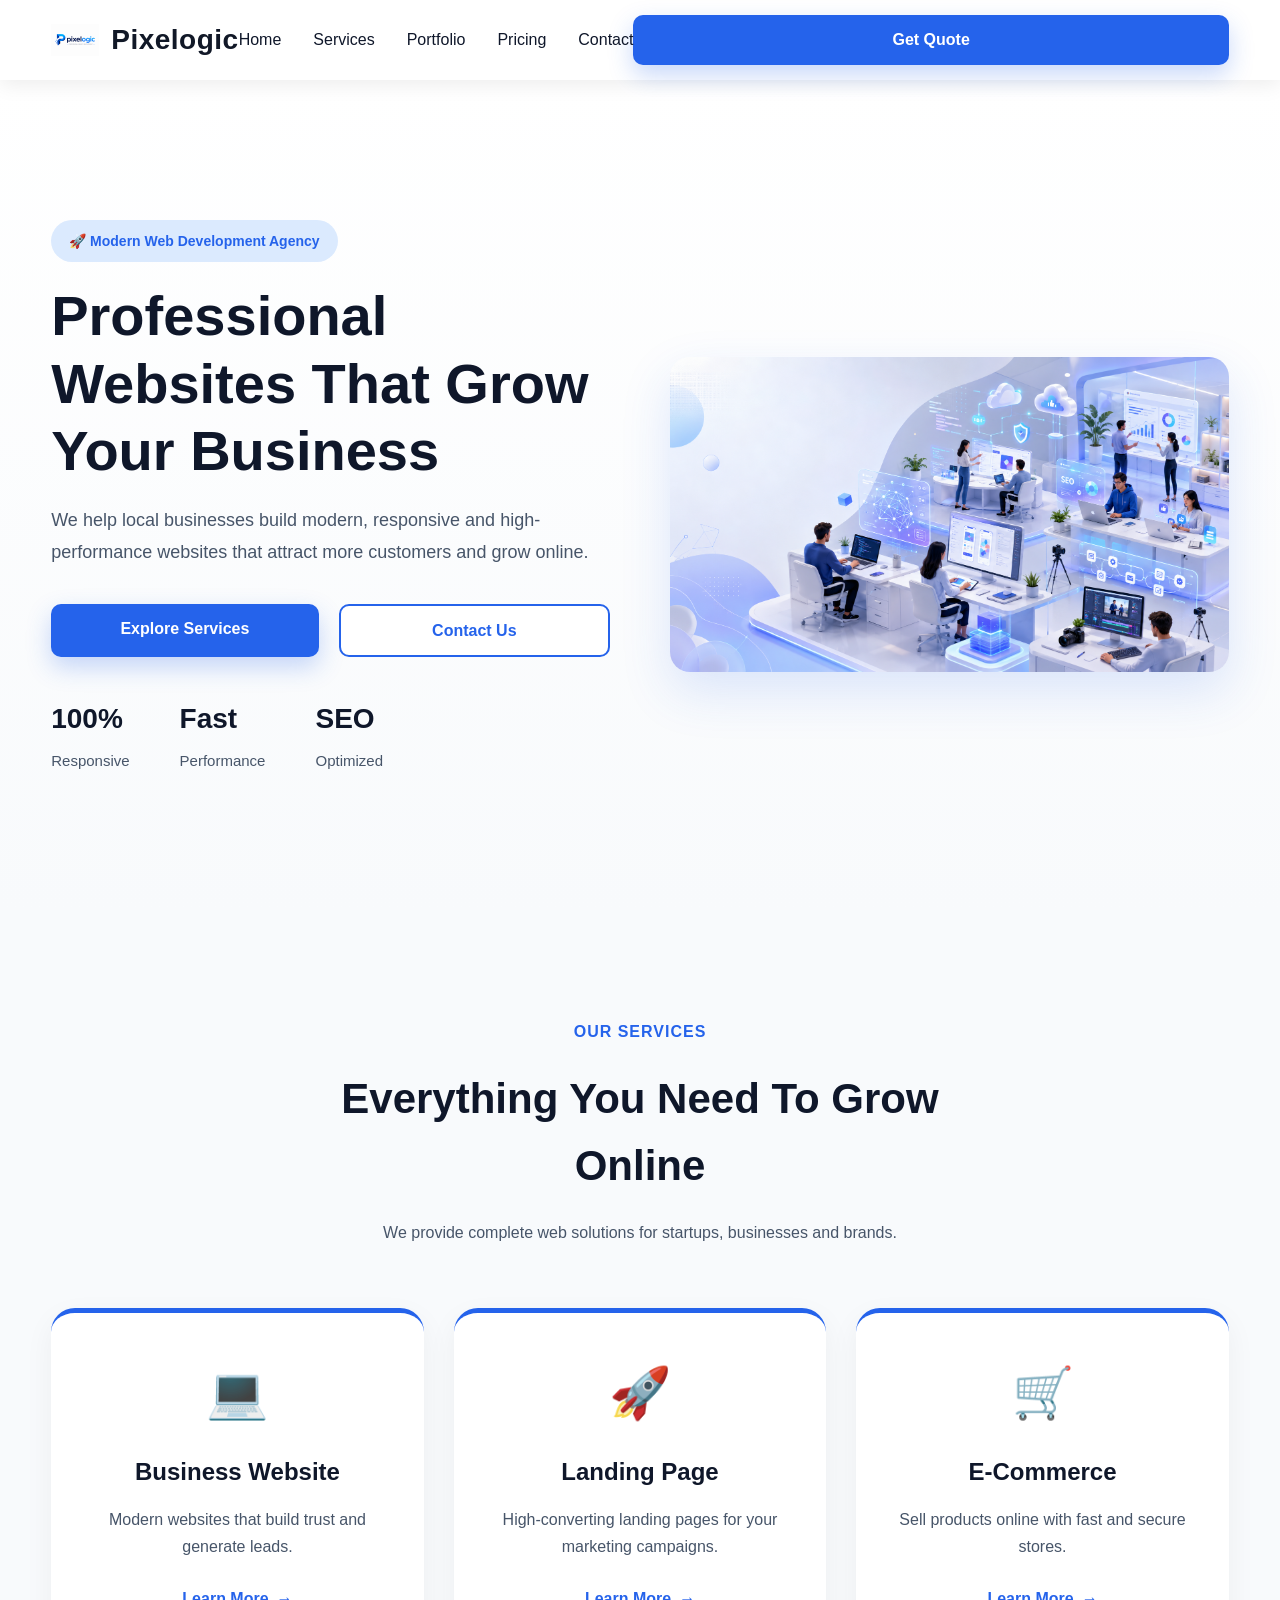
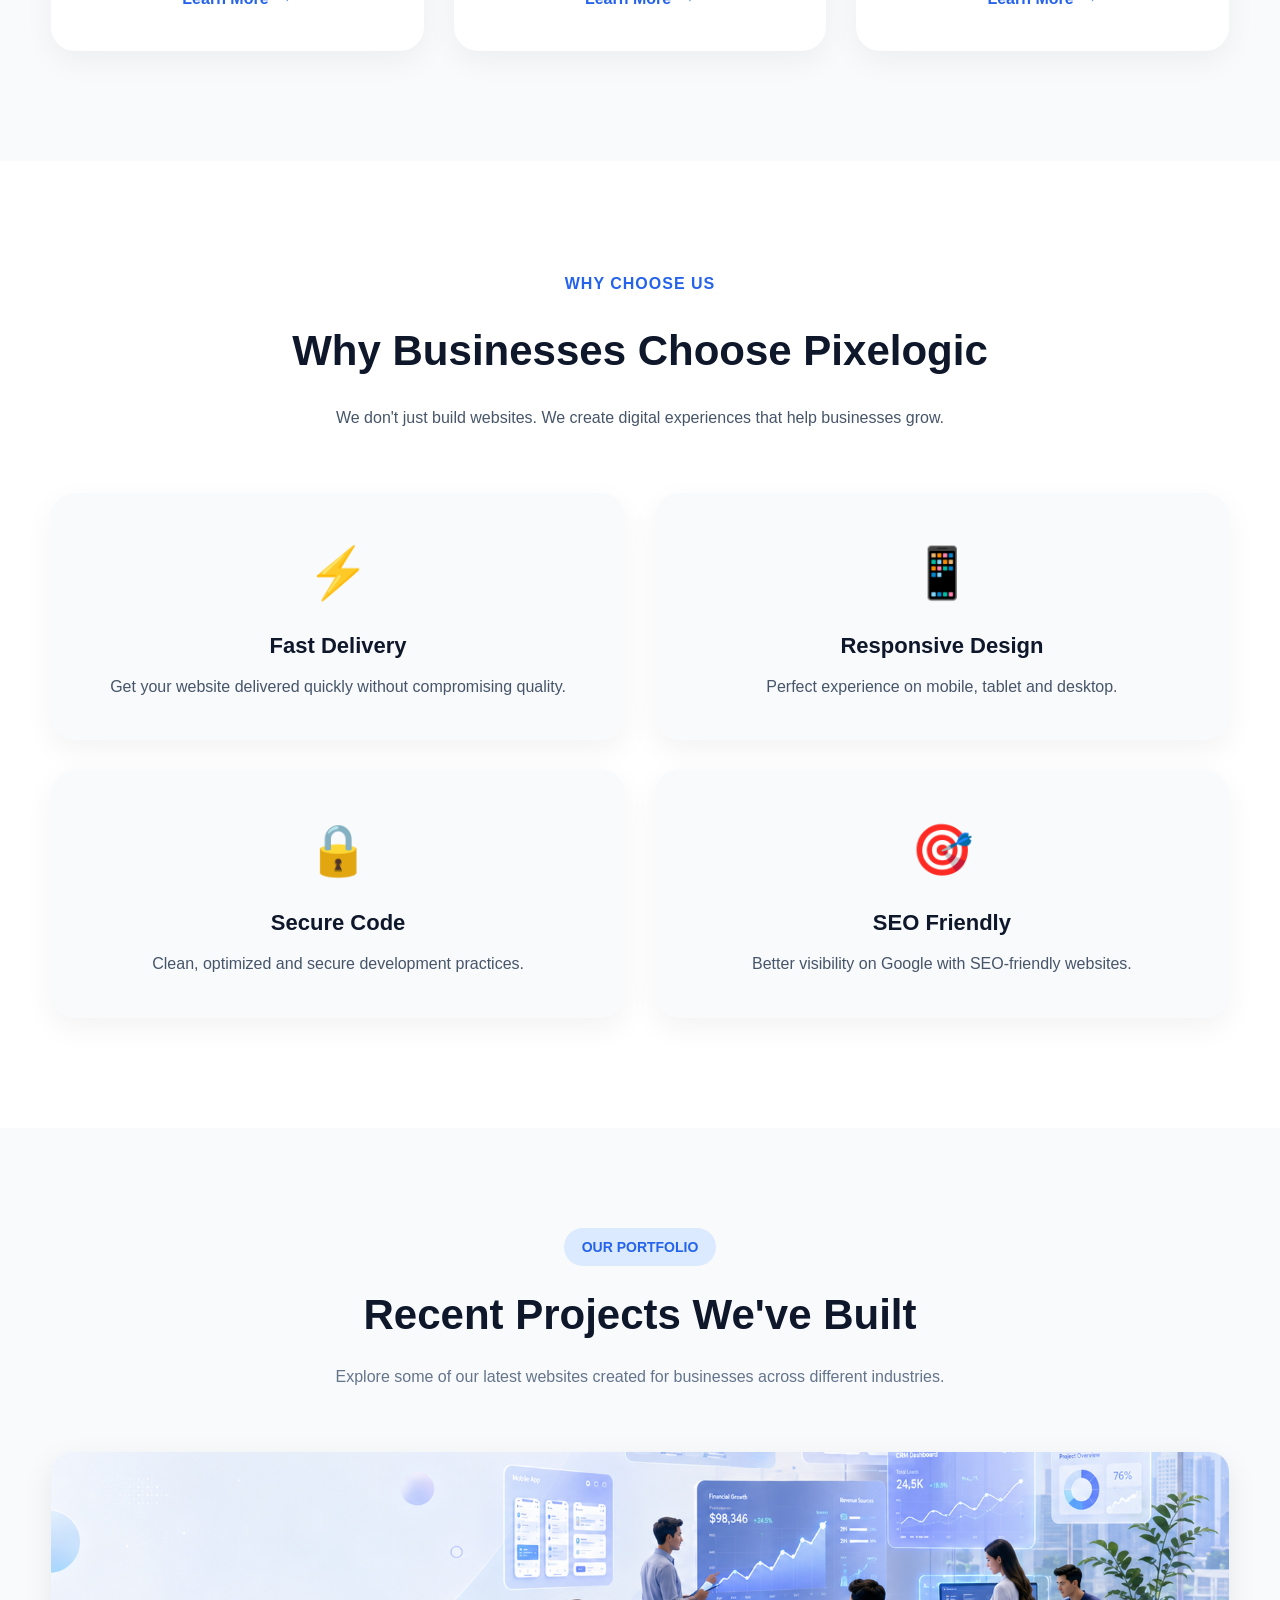
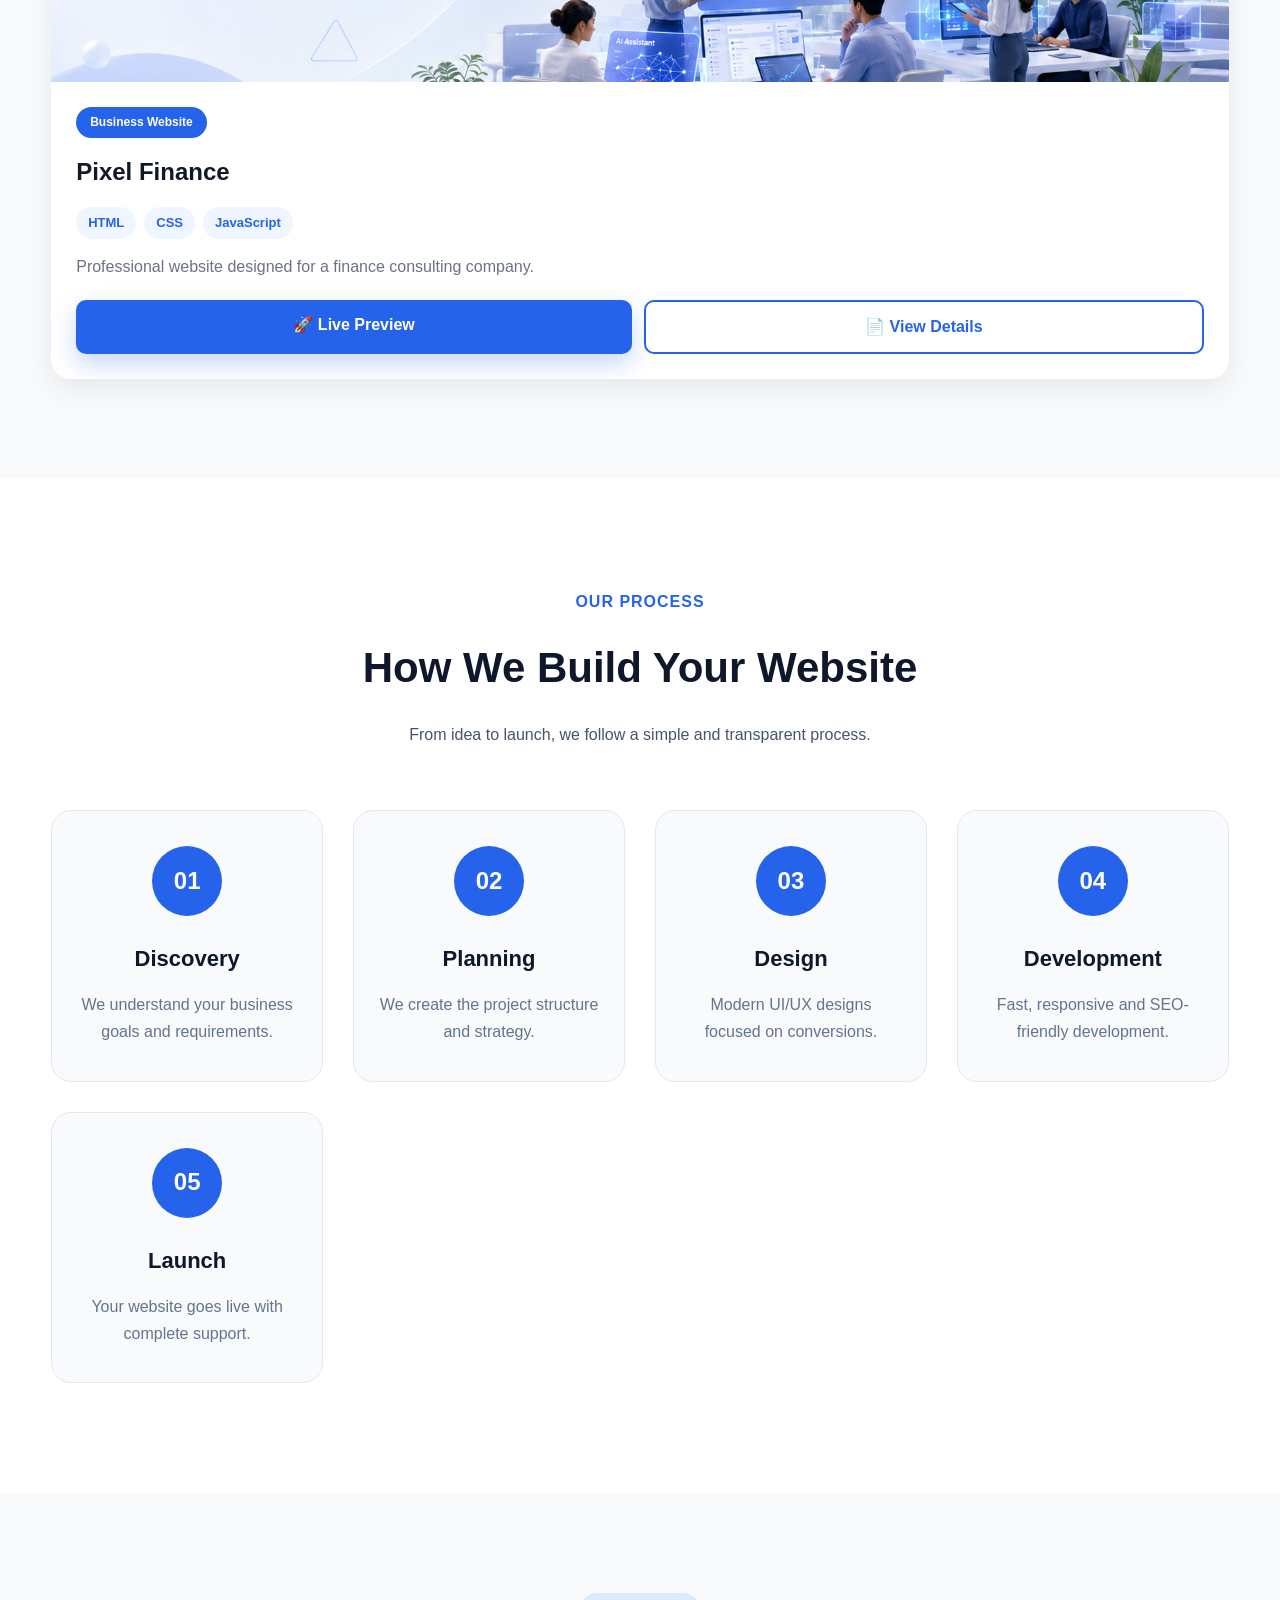
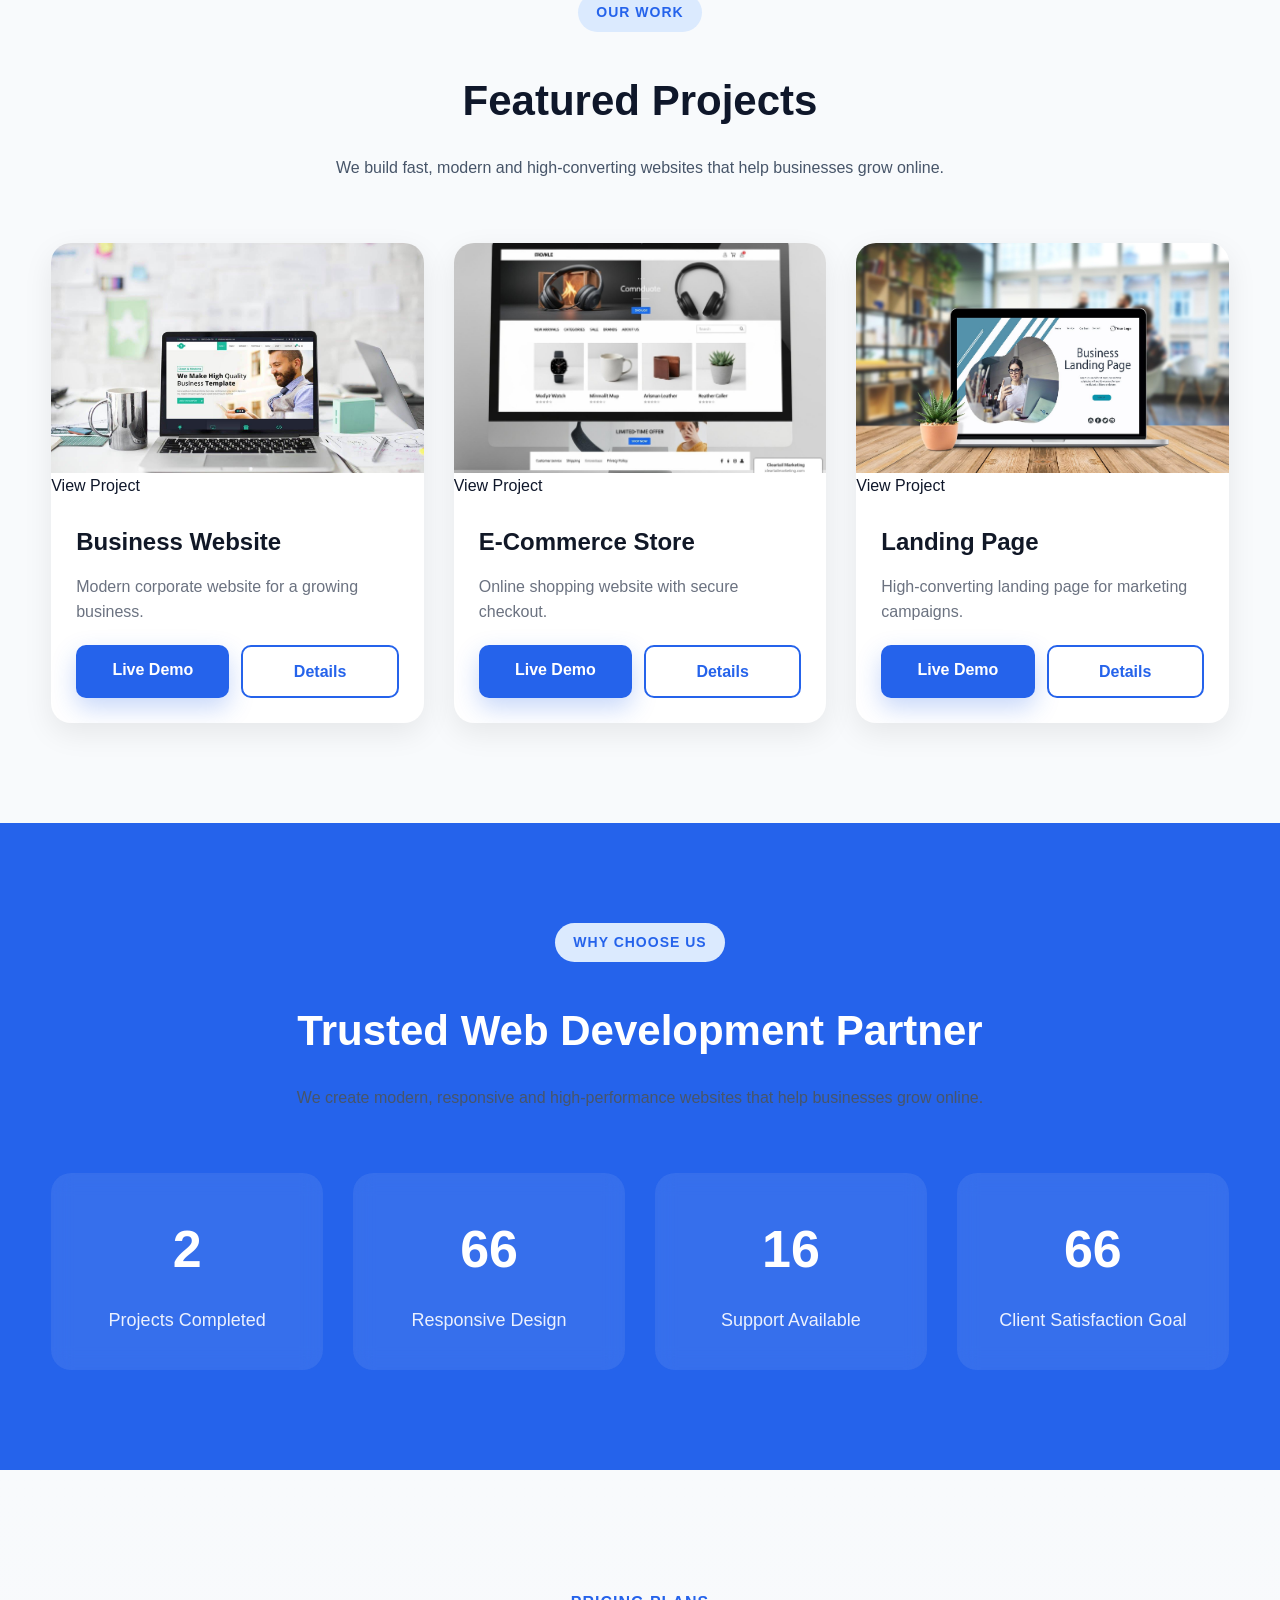
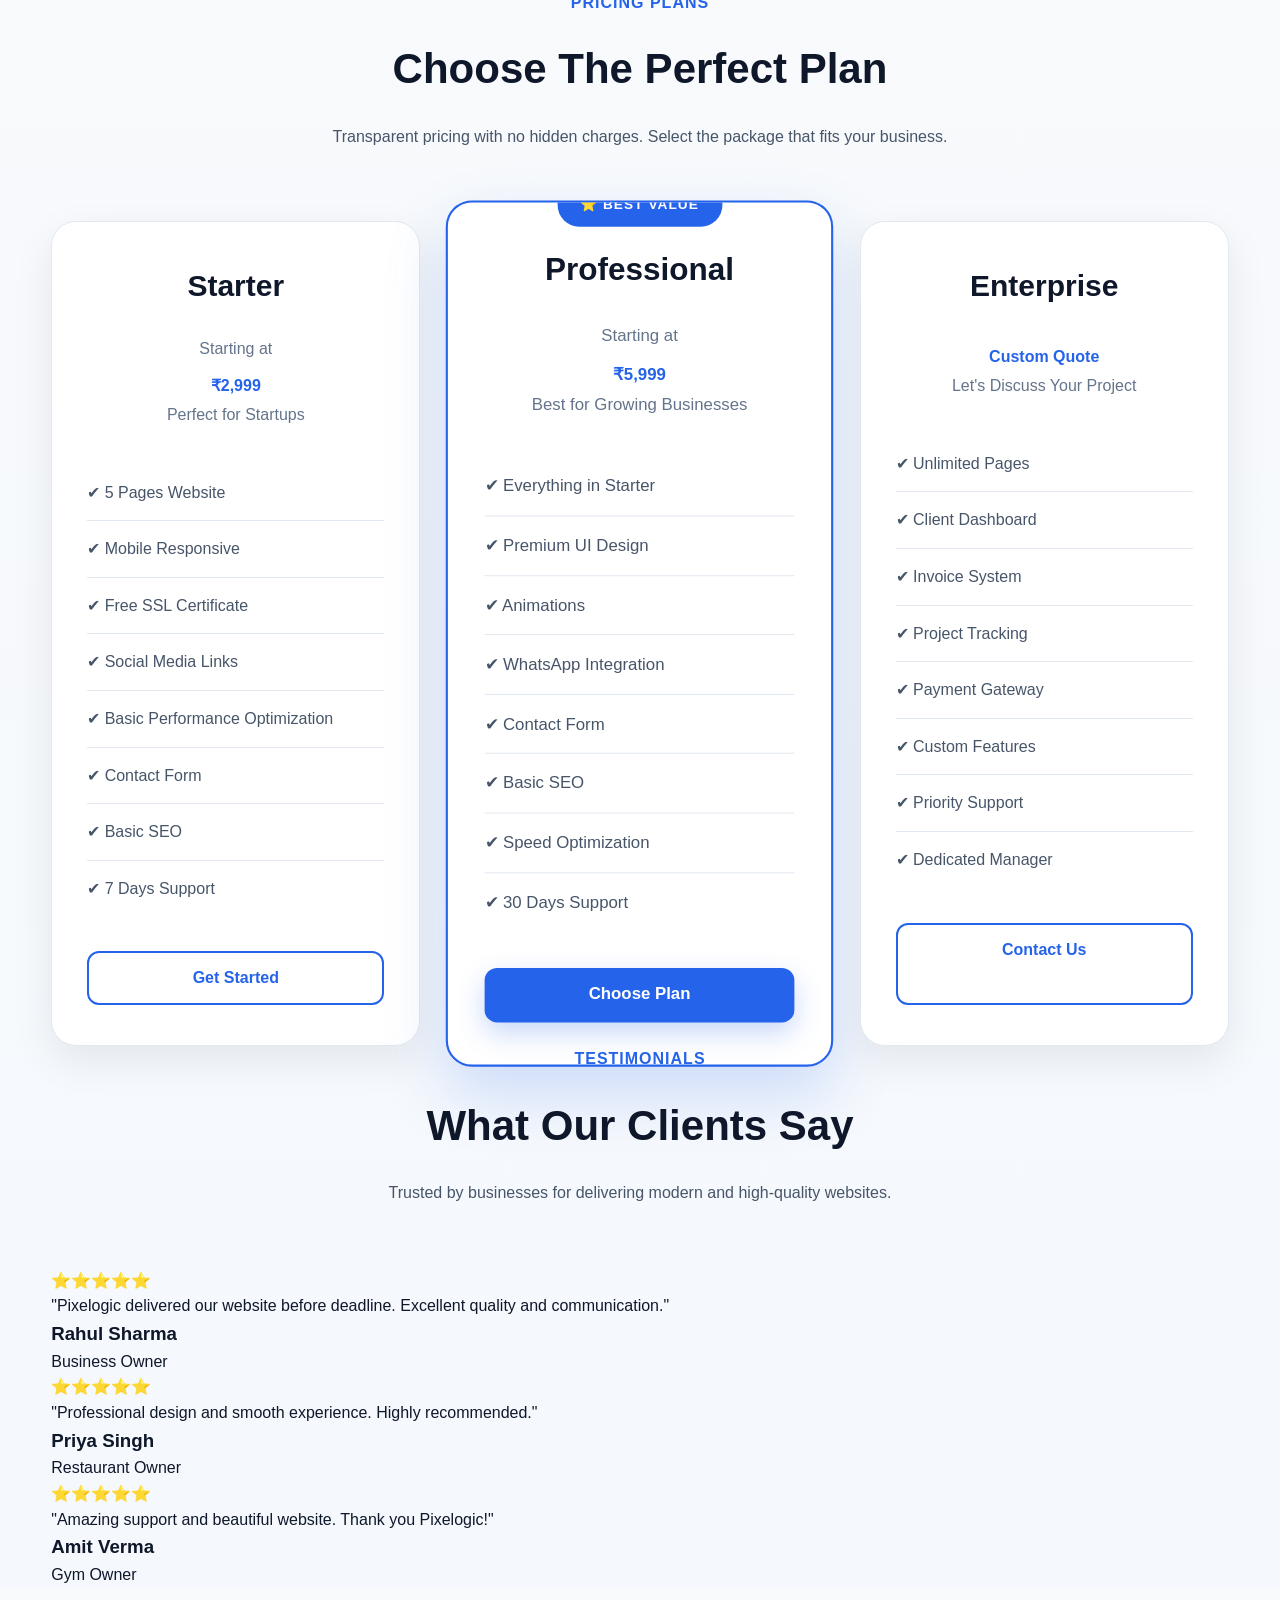
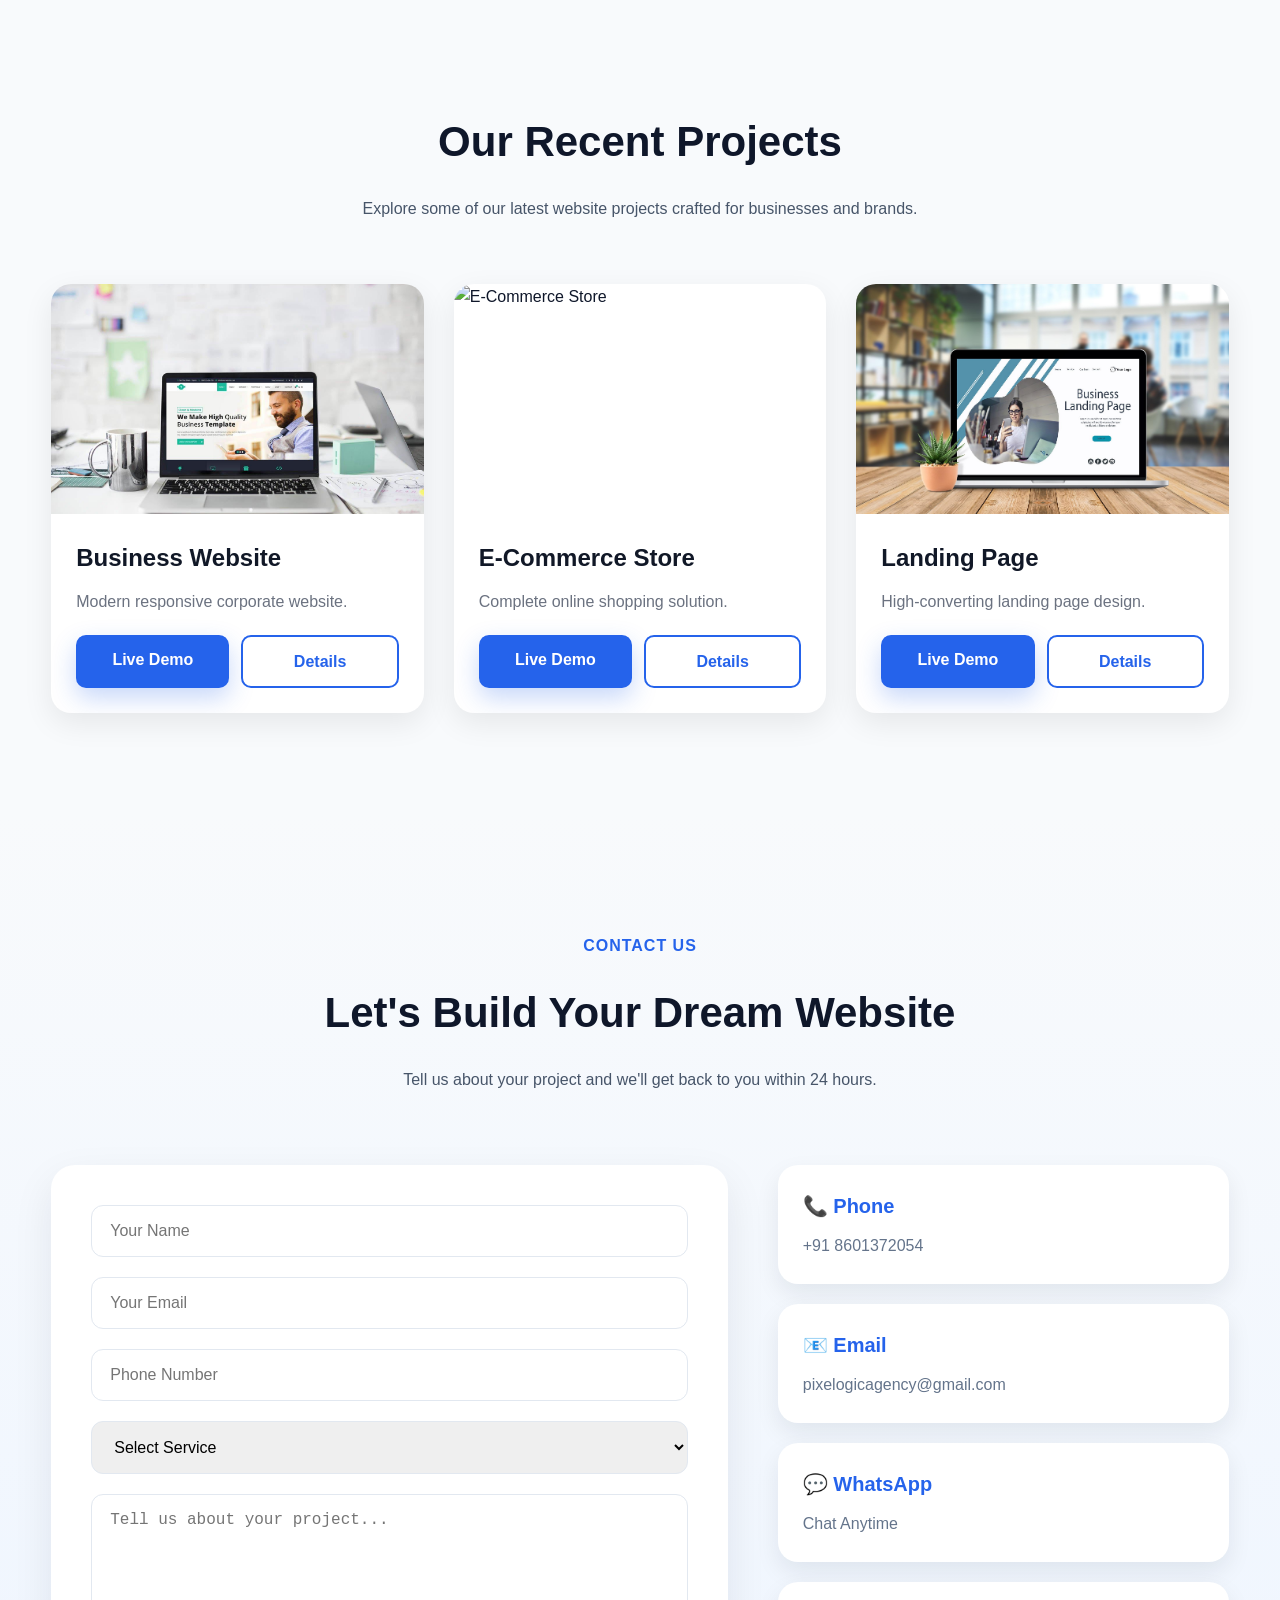
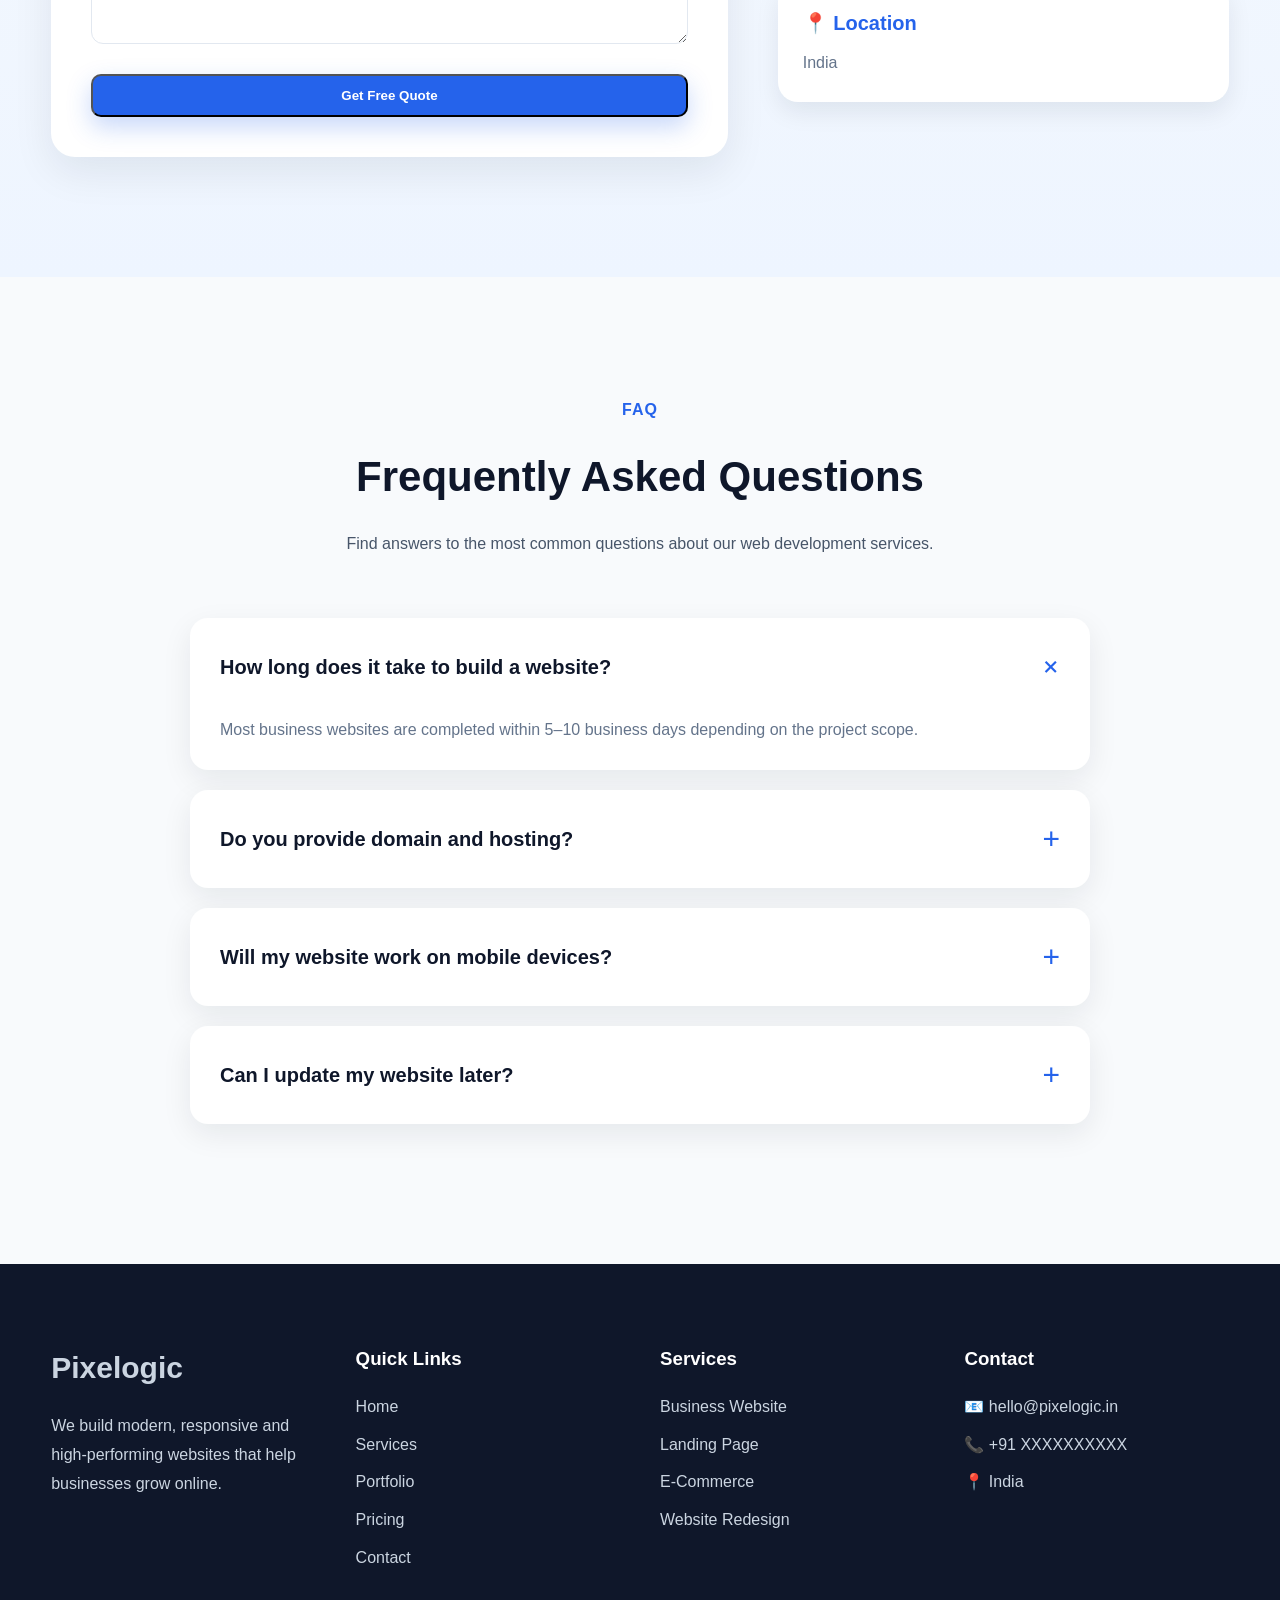
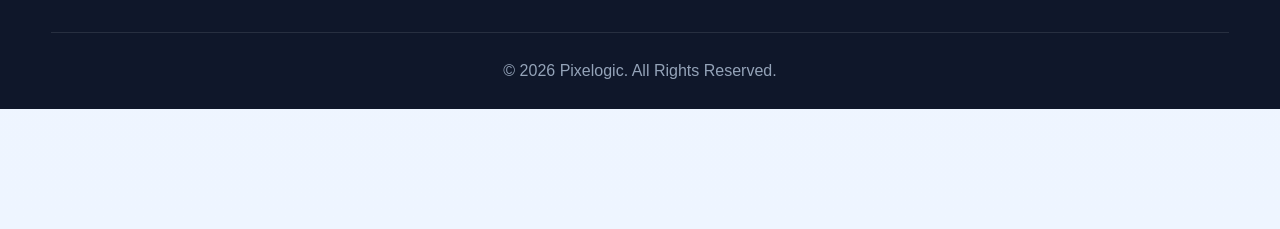
==== commit d0541aa0: "Mobile responsive update and contact form fix" ====
--- a/index.html
+++ b/index.html
@@ -390,7 +390,7 @@
 
                     <div class="portfolio-image">
 
-                        <img src="assets/images/business-website.png" alt="Business Website">
+                        <img src="assets/images/business-image.png" alt="Business Website">
 
                     </div>
 
@@ -1074,9 +1074,7 @@
                                 required></textarea>
 
                             <button type="submit" class="btn-primary">
-
                                 Get Free Quote
-
                             </button>
 
                         </form>
@@ -1091,7 +1089,7 @@
 
                             <h3>📞 Phone</h3>
 
-                            <p>+91 XXXXXXXXXX</p>
+                            <p>+91 8601372054</p>
 
                         </div>
 
@@ -1099,7 +1097,7 @@
 
                             <h3>📧 Email</h3>
 
-                            <p>hello@pixelogic.in</p>
+                            <p>pixelogicagency@gmail.com</p>
 
                         </div>
 
--- a/assets/css/style.css
+++ b/assets/css/style.css
@@ -1315,10 +1315,9 @@
             display: none;
         }
 
-        .btn-primary {
-
-            display: none;
-        }
+        .navbar > .btn-primary{
+        display:none;
+    }
 
         .menu-toggle {
 
@@ -2075,7 +2074,7 @@
     height:42px;
 }
 
-.btn-primary{
+.navbar > .btn-primary{
     display:none;
 }
 
--- a/assets/css/responsive.css
+++ b/assets/css/responsive.css
@@ -2,195 +2,144 @@
         TABLET
 ================================= */
 
-@media (max-width:992px){
+@media (max-width:992px) {
 
-.container{
-    width:92%;
-}
+    .container {
+        width: 92%;
+    }
 
-.hero-container,
-.contact-wrapper{
-    grid-template-columns:1fr;
-    display:grid;
-    gap:40px;
-}
+    .hero-container,
+    .contact-wrapper {
+        grid-template-columns: 1fr;
+        display: grid;
+        gap: 40px;
+    }
 
-.services-grid,
-.features-grid,
-.process-grid,
-.pricing-grid,
-.stats-grid,
-.portfolio-grid,
-.footer-grid{
-    grid-template-columns:repeat(2,1fr);
-}
+    .services-grid,
+    .features-grid,
+    .process-grid,
+    .pricing-grid,
+    .stats-grid,
+    .portfolio-grid,
+    .footer-grid {
+        grid-template-columns: repeat(2, 1fr);
+    }
 
-.hero-content{
-    text-align:center;
-}
+    .hero-content {
+        text-align: center;
+    }
 
-.hero-buttons,
-.hero-stats{
-    justify-content:center;
-    flex-wrap:wrap;
-}
+    .hero-buttons,
+    .hero-stats {
+        justify-content: center;
+        flex-wrap: wrap;
+    }
 
-.hero-image img{
-    max-width:500px;
-}
+    .hero-image img {
+        max-width: 500px;
+    }
 
-.section-title h2{
-    font-size:36px;
-}
+    .section-title h2 {
+        font-size: 36px;
+    }
 
-.hero-content h1{
-    font-size:46px;
-}
+    .hero-content h1 {
+        font-size: 46px;
+    }
 
 }
 
 
-/* ===============================
-        MOBILE
-================================= */
+/* ===========================
+   MOBILE RESPONSIVE
+=========================== */
 
-@media (max-width:768px){
+@media (max-width:768px) {
 
-.container{
-    width:94%;
-}
+    .hero {
+        padding: 110px 0 70px;
+    }
 
-.navbar{
-    min-height:70px;
-}
+    .hero-container {
+        flex-direction: column-reverse;
+        gap: 40px;
+        text-align: center;
+    }
 
-.menu-toggle{
-    display:block;
-    font-size:30px;
-    cursor:pointer;
-}
+    .hero-content,
+    .hero-image {
+        width: 100%;
+        flex: unset;
+    }
 
-.btn-primary{
-    display:none;
-}
+    .hero-content h1 {
+        font-size: 42px;
+        line-height: 1.2;
+    }
 
-.nav-links{
-    position:absolute;
-    top:70px;
-    left:0;
-    width:100%;
-    background:#fff;
+    .hero-content p {
+        font-size: 17px;
+        margin: auto auto 30px;
+    }
 
-    display:none;
-    flex-direction:column;
-    align-items:center;
+    .hero-buttons {
+        justify-content: center;
+        flex-wrap: wrap;
+    }
 
-    padding:25px 0;
-    gap:20px;
-
-    box-shadow:0 10px 20px rgba(0,0,0,.08);
-}
-
-.nav-links.active{
-    display:flex;
-}
-
-.hero{
-    padding:110px 0 70px;
-}
-
-.hero-container{
-    display:flex;
-    flex-direction:column-reverse;
-    text-align:center;
-}
-
-.hero-content h1{
-    font-size:34px;
-}
-
-.hero-content p{
-    font-size:16px;
-}
-
-.hero-buttons{
-    flex-direction:column;
-}
-
-.hero-buttons a{
-    width:100%;
-}
-
-.hero-image img{
-    max-width:100%;
-}
-
-.services-grid,
-.features-grid,
-.process-grid,
-.portfolio-grid,
-.pricing-grid,
-.stats-grid,
-.footer-grid{
-    grid-template-columns:1fr;
-}
-
-.contact-wrapper{
-    display:block;
-}
-
-.contact-info{
-    margin-top:30px;
-}
-
-.section-title h2{
-    font-size:30px;
-}
-
-.portfolio-buttons{
-    flex-direction:column;
-}
-
-.pricing-card{
-    min-height:auto;
-}
-
-.stat-card h3{
-    font-size:40px;
-}
-
-.footer{
-    text-align:center;
-}
+    .hero-image img {
+        width: 100%;
+        max-width: 420px;
+        margin: auto;
+    }
 
 }
 
+@media(max-width:768px) {
+
+    .navbar {
+        min-height: 75px;
+    }
+
+    .nav-links {
+        display: none;
+    }
+
+    .navbar>.btn-primary {
+        display: none;
+    }
+
+    .menu-toggle {
+        display: block;
+    }
+
+}
 
 /* ===============================
       SMALL MOBILE
 ================================= */
 
-@media (max-width:480px){
+@media (max-width:480px) {
 
-.hero-content h1{
-    font-size:28px;
-}
+    .hero-content h1 {
+        font-size: 28px;
+    }
 
-.section-title h2{
-    font-size:26px;
-}
+    .section-title h2 {
+        font-size: 26px;
+    }
 
-.hero-stats{
-    gap:25px;
-}
+    .hero-stats {
+        gap: 25px;
+    }
 
-.logo span{
-    font-size:20px;
-}
+    .logo span {
+        font-size: 20px;
+    }
 
-.logo-img{
-    width:38px;
-    height:38px;
-}
+    .logo-img {
+        width: 38px;
+        height: 38px;
+    }
 
 }
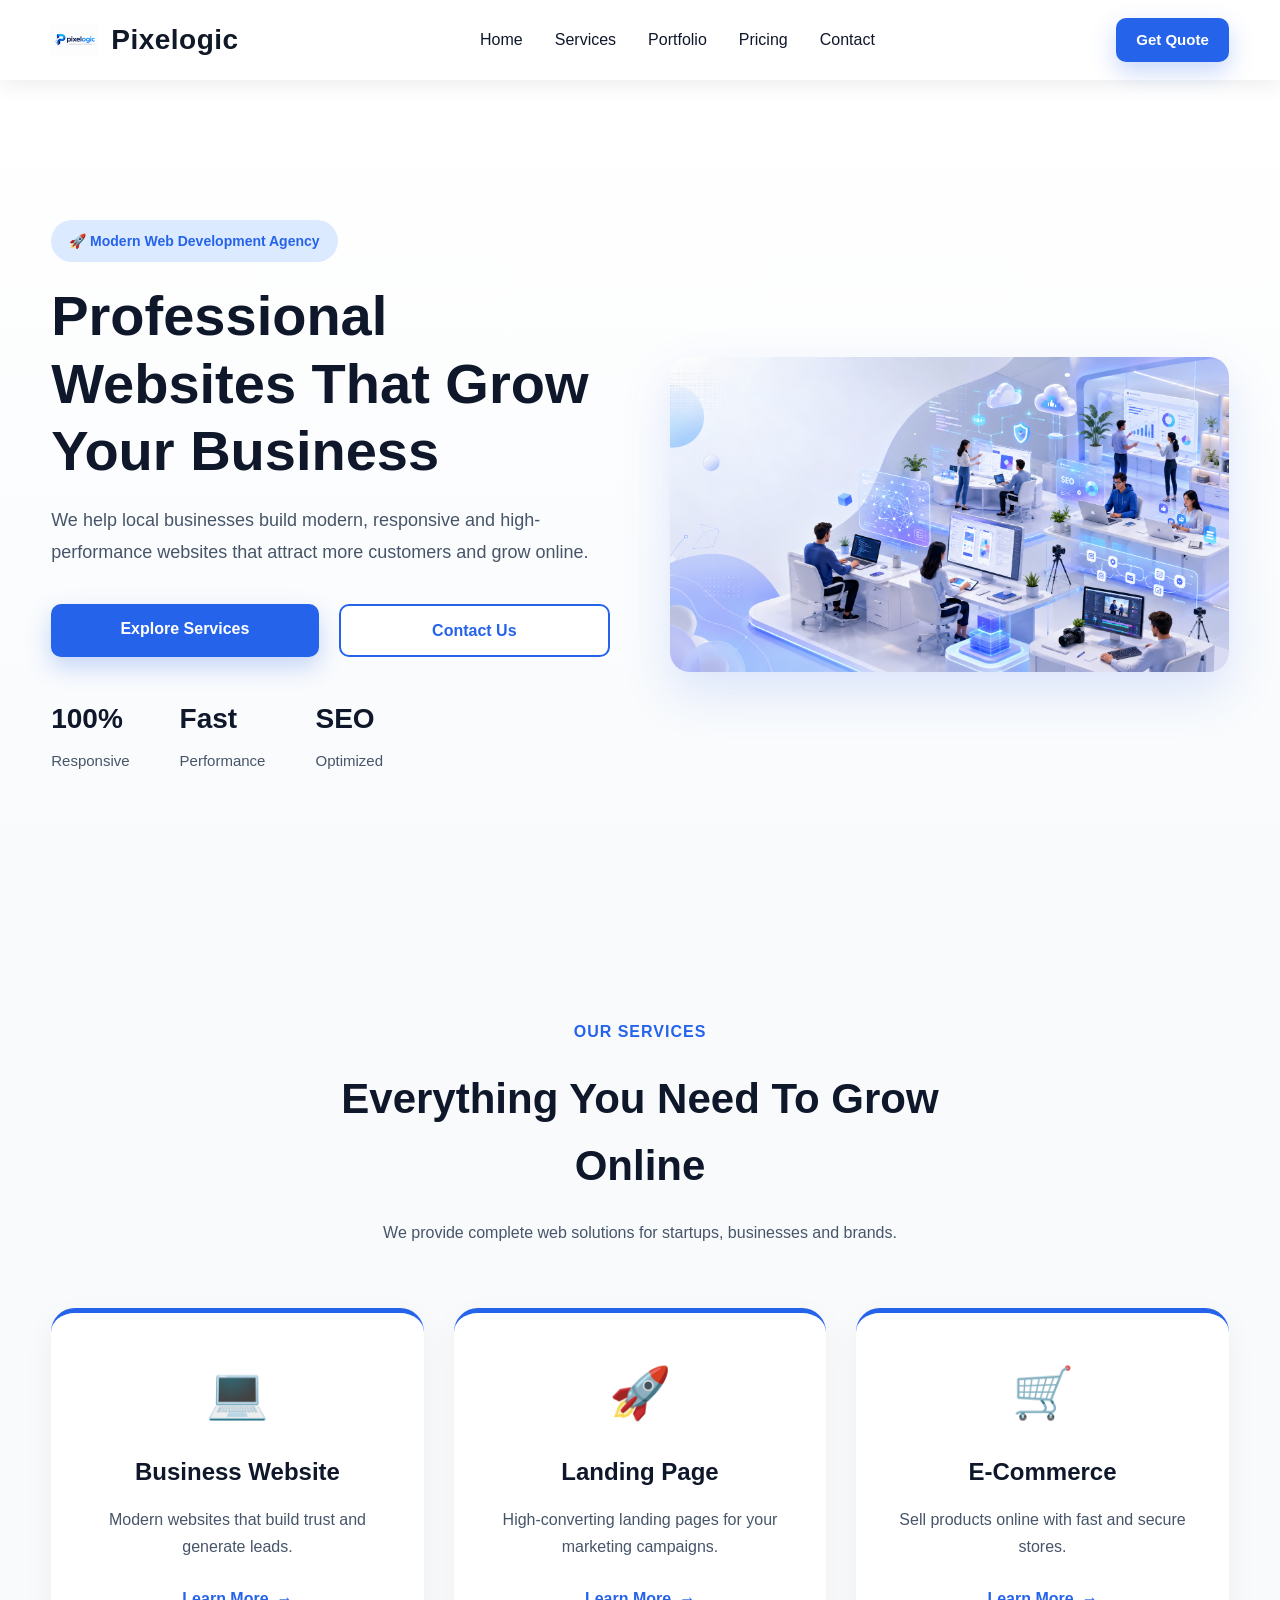
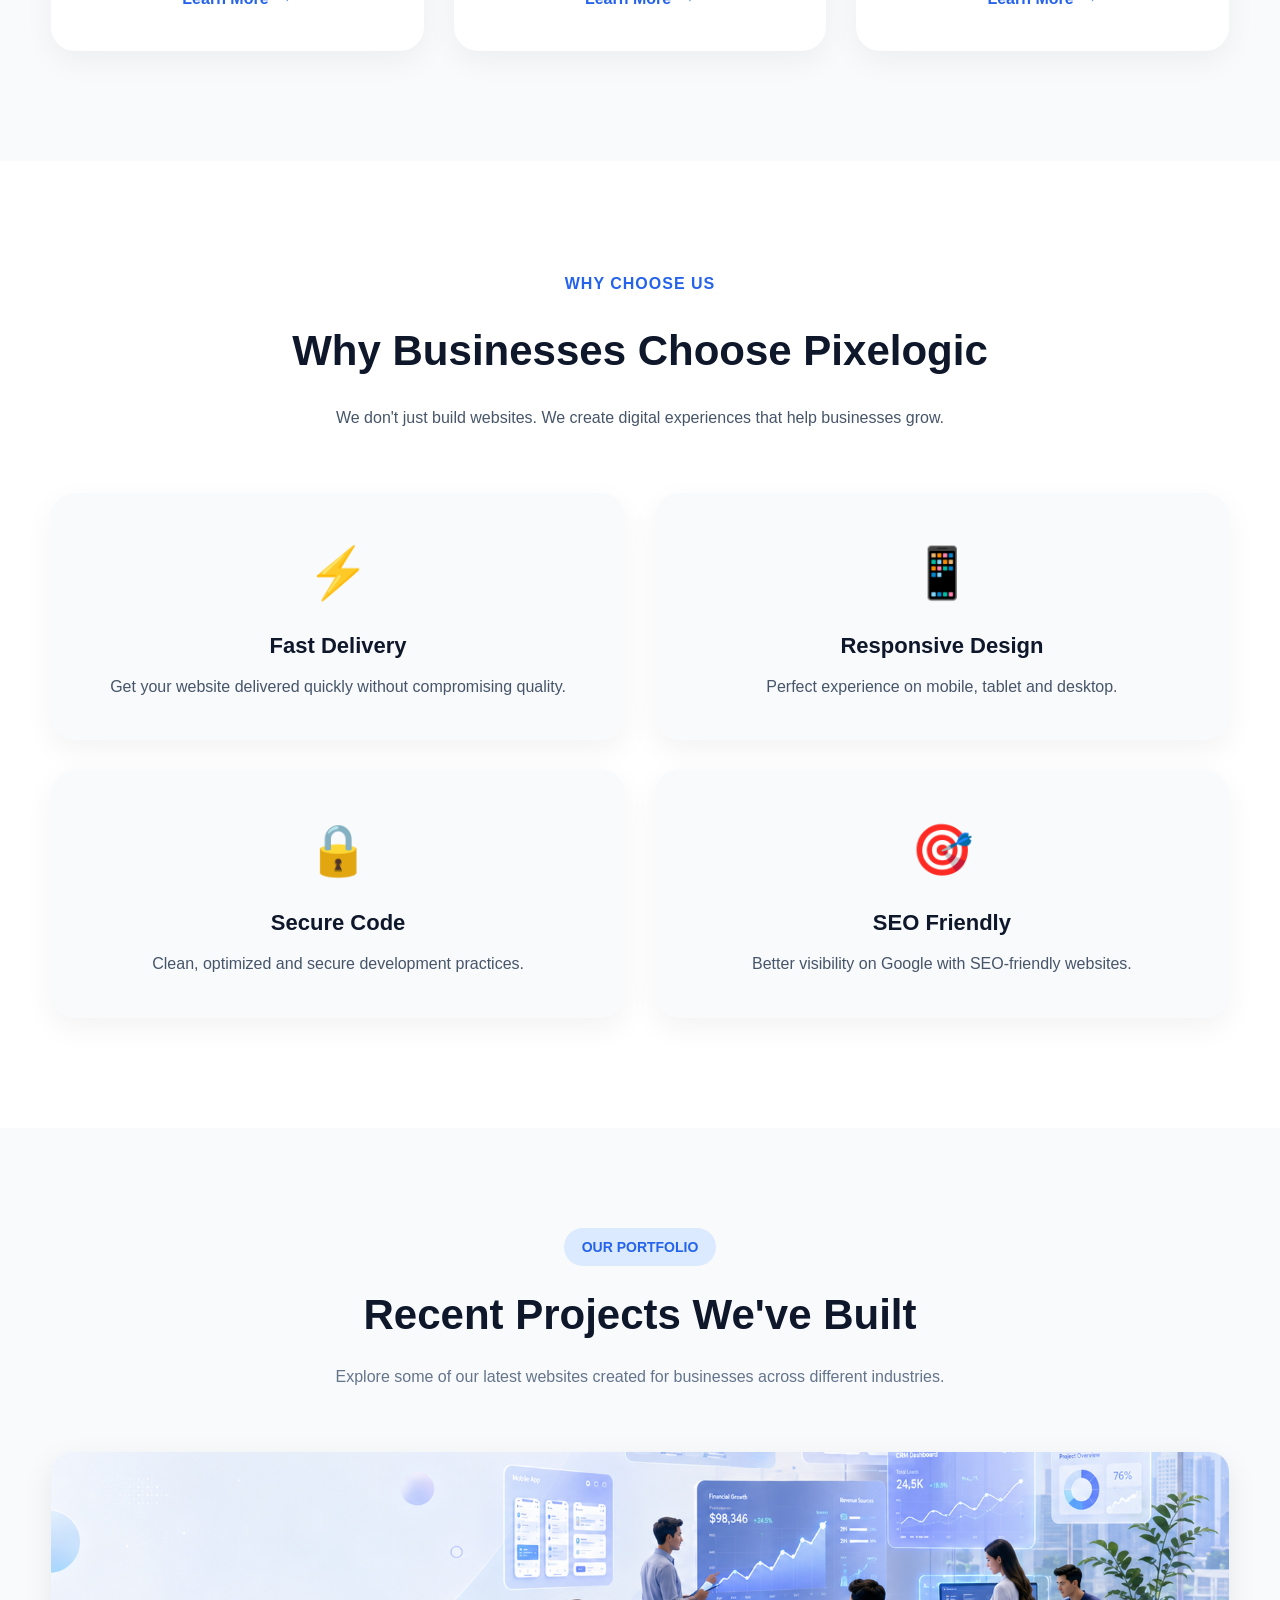
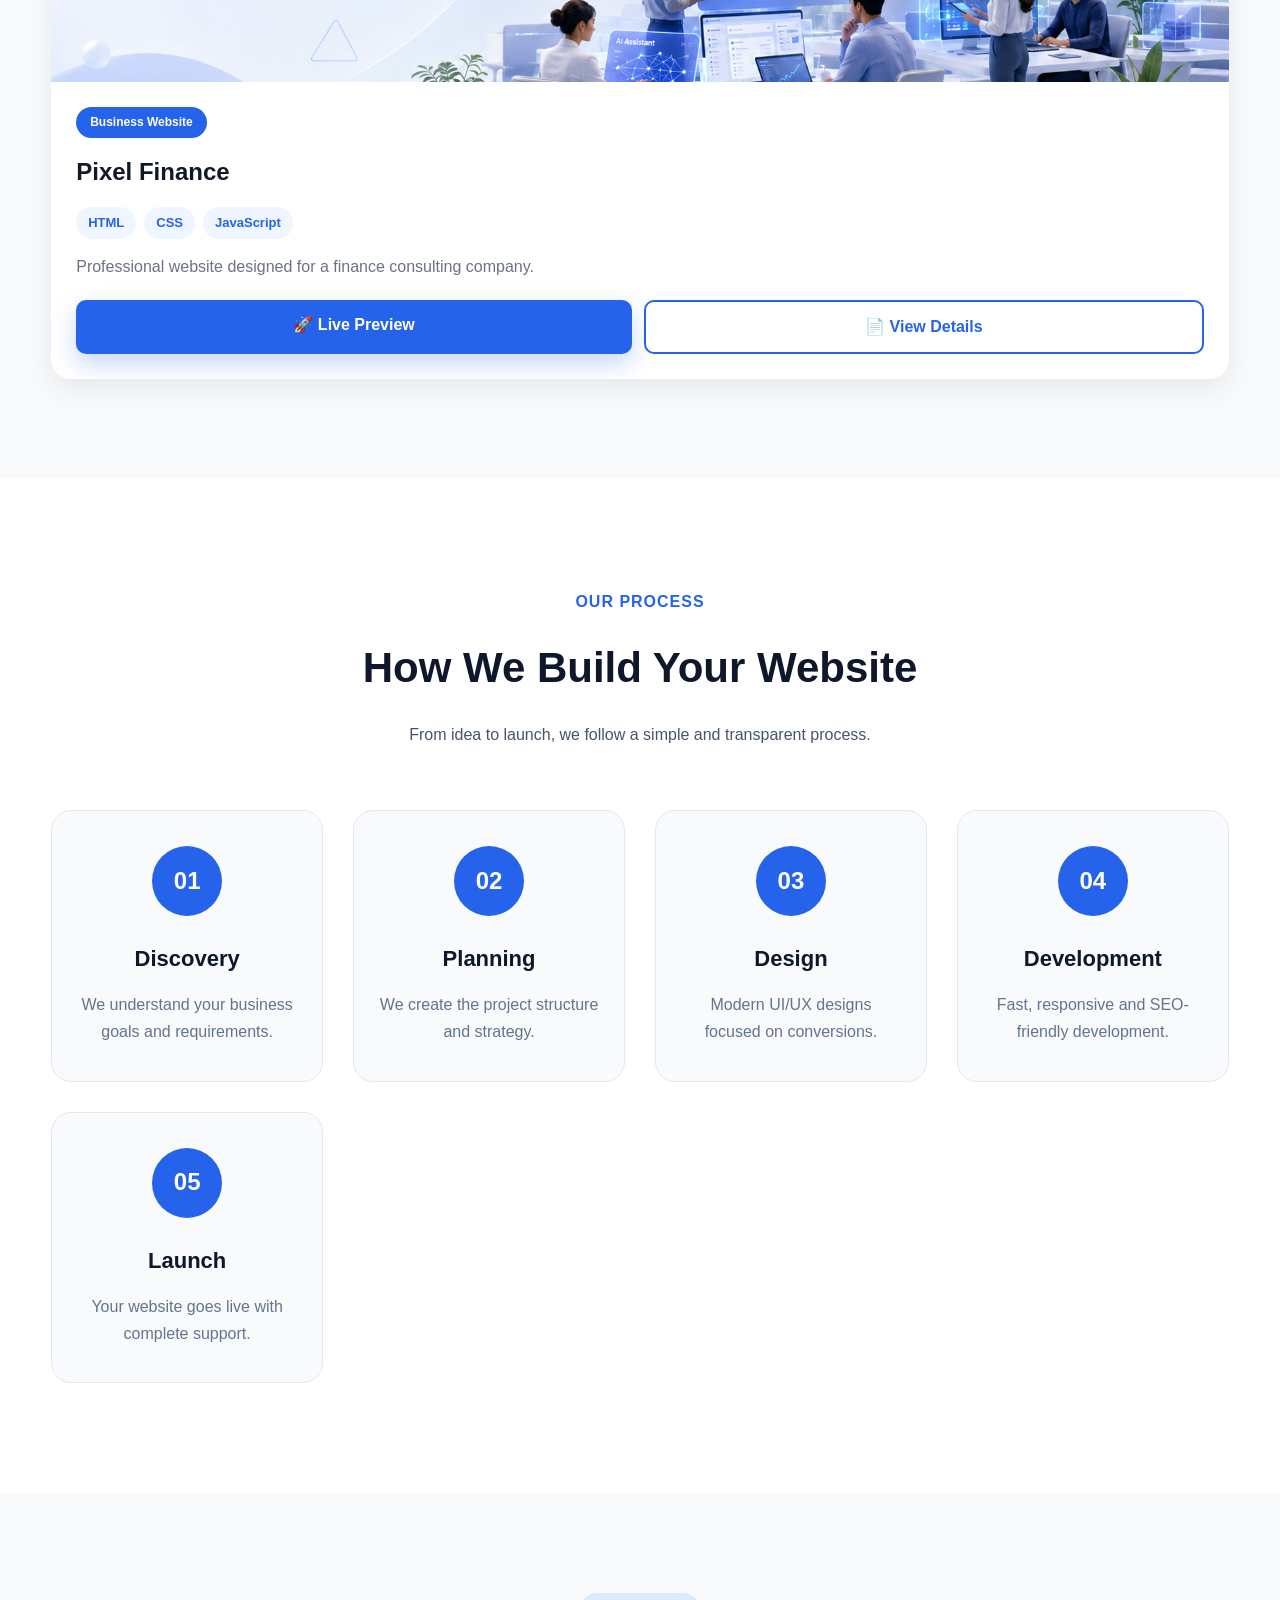
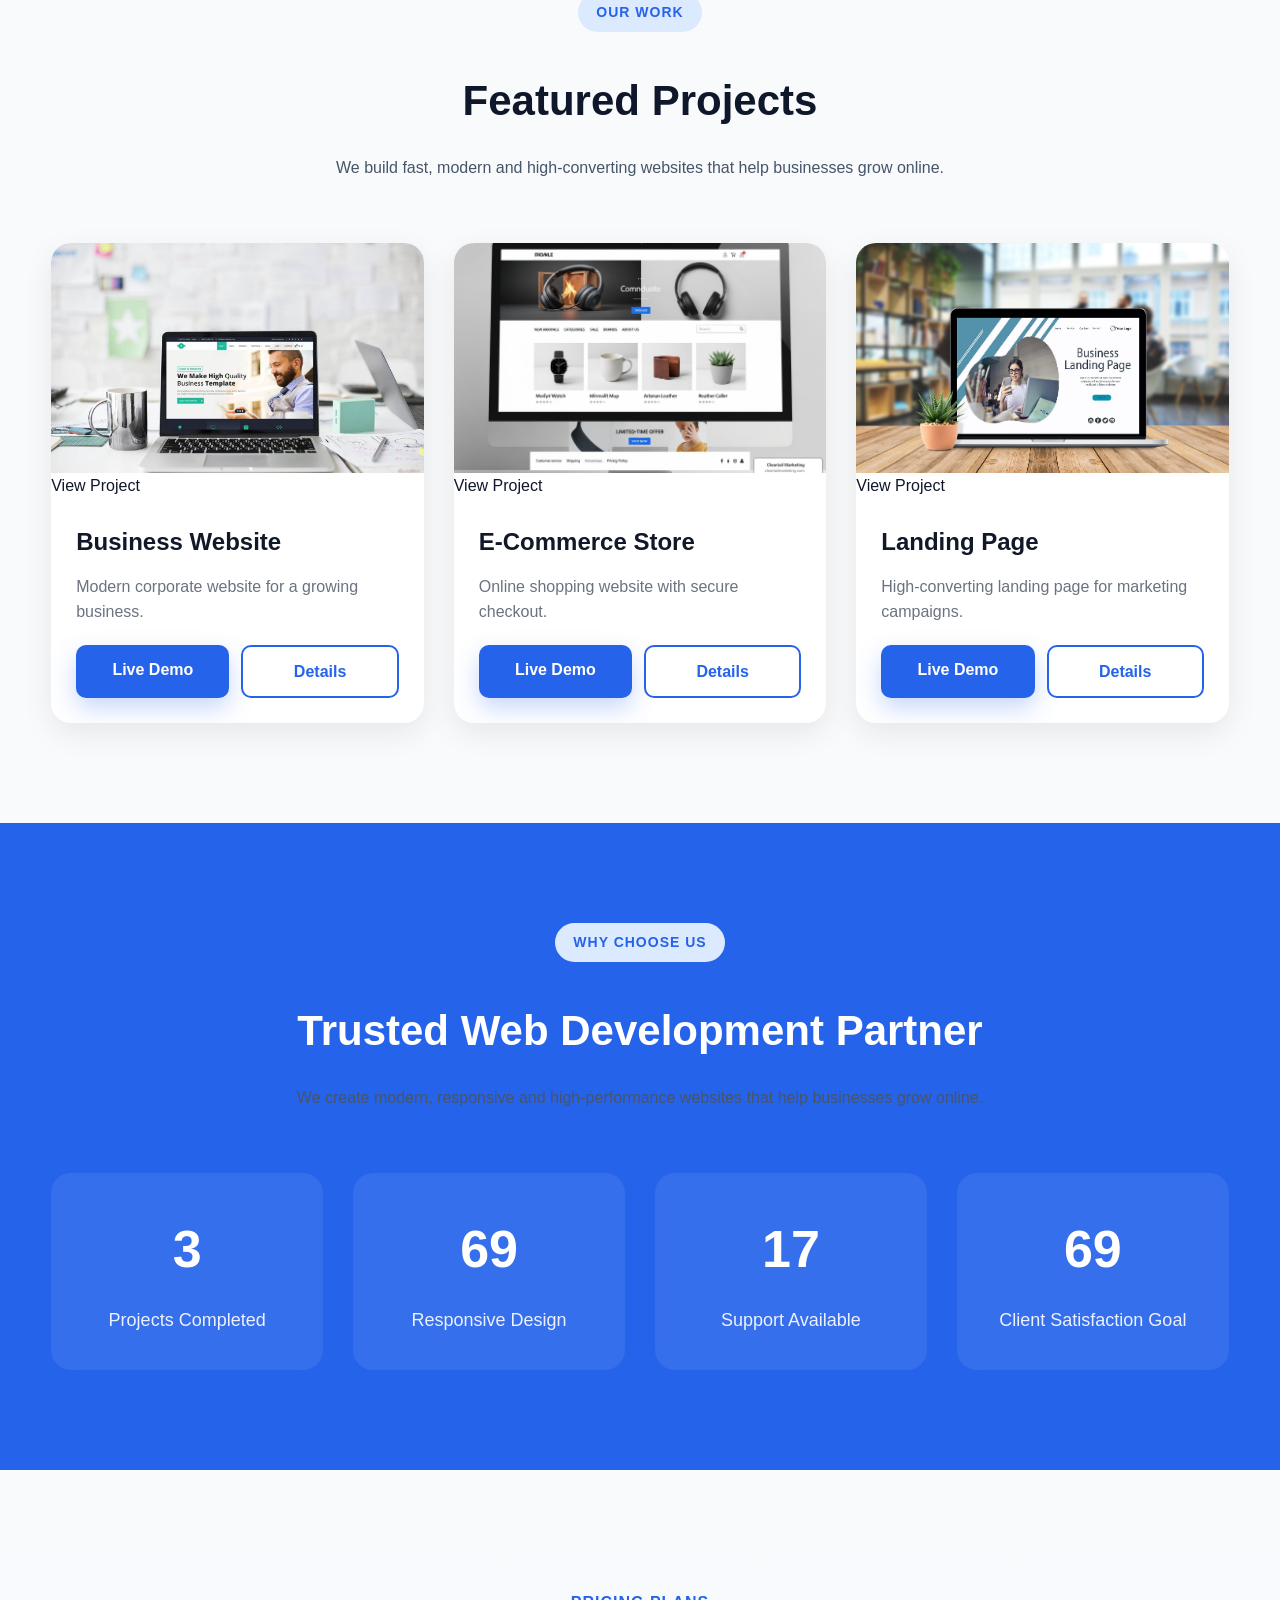
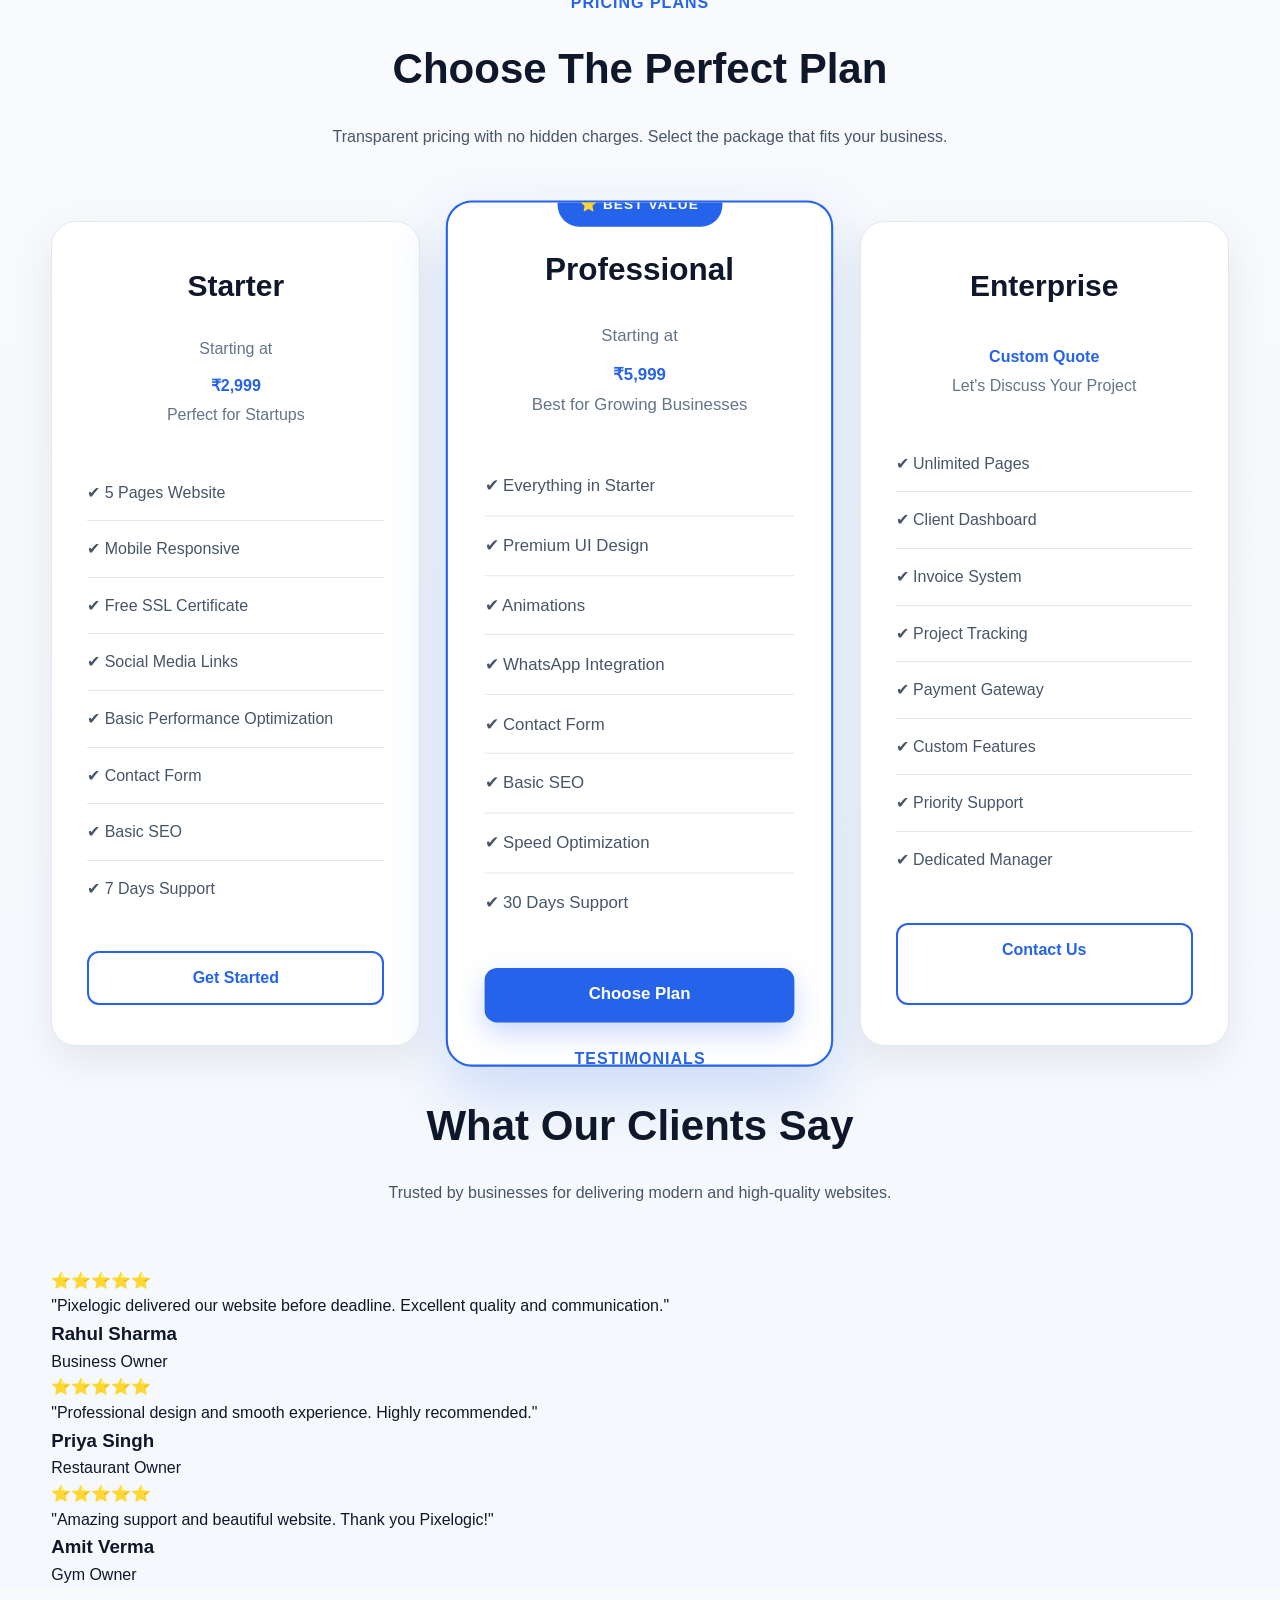
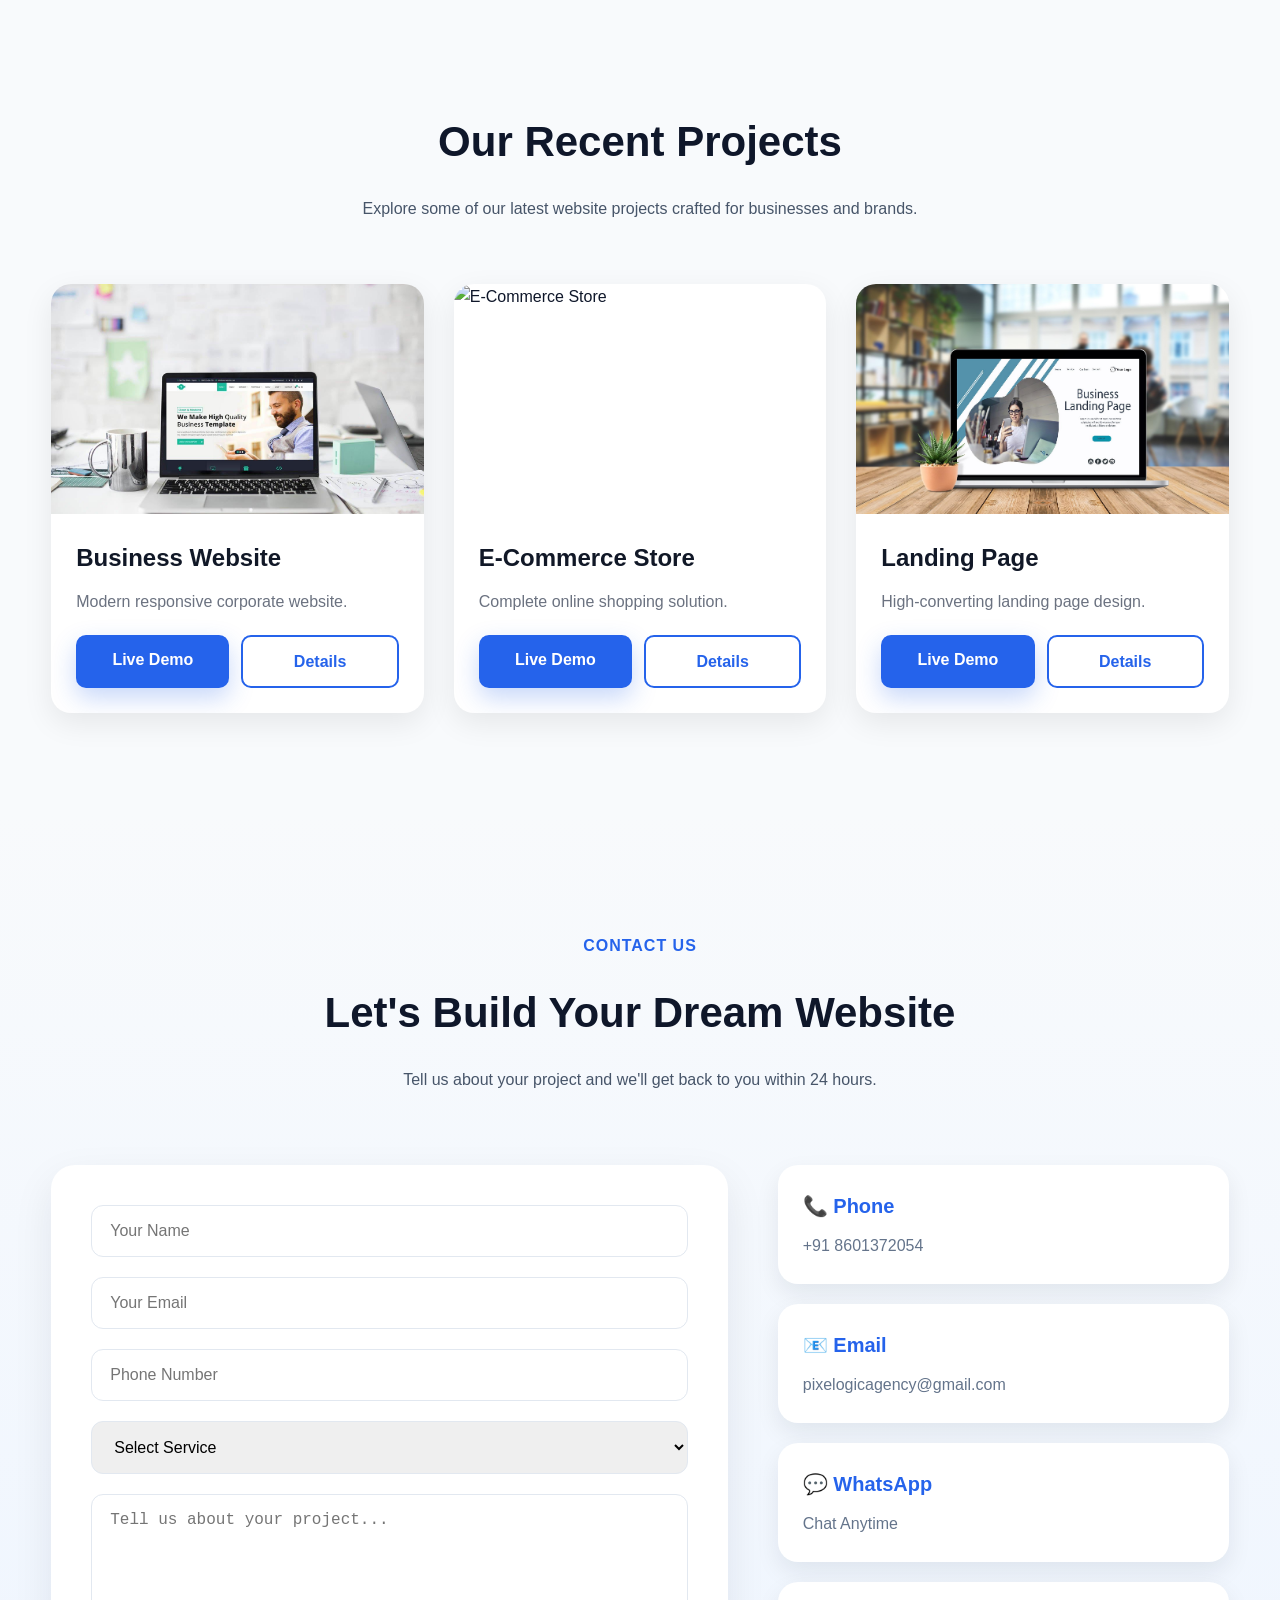
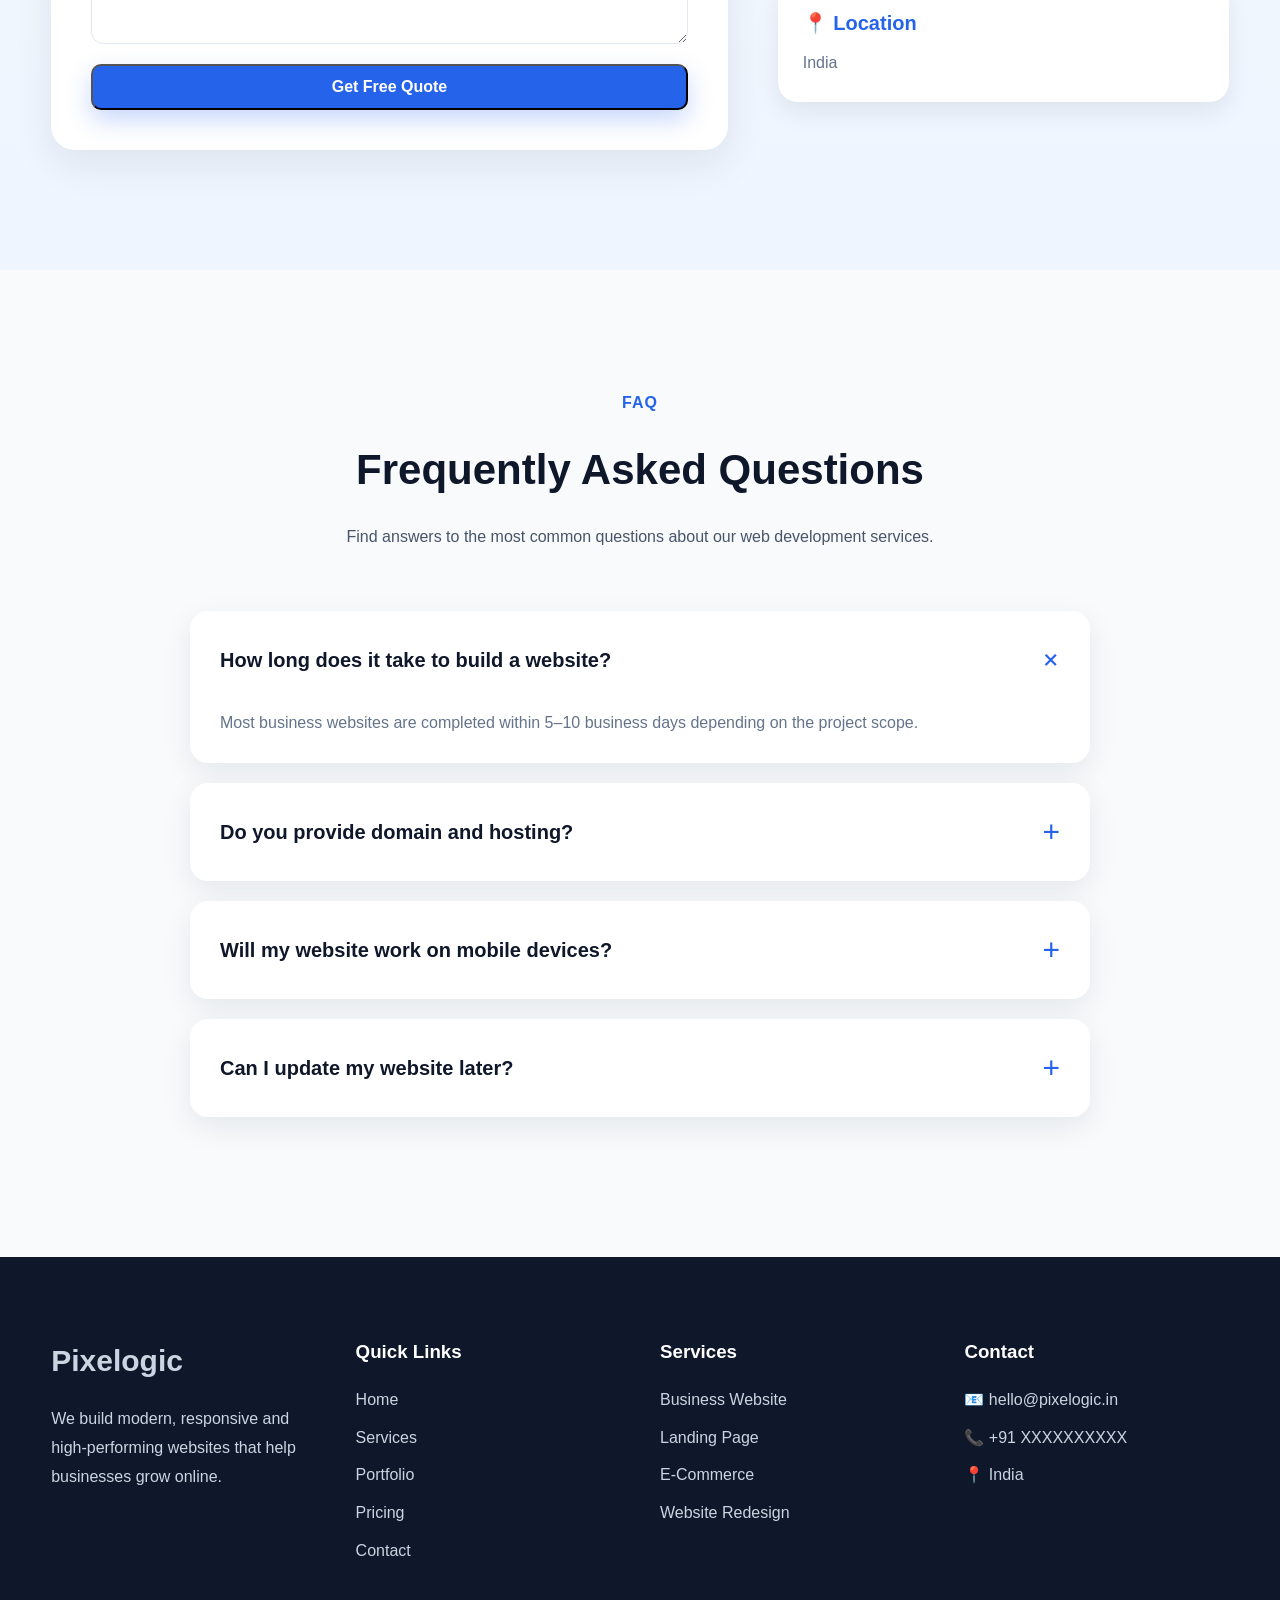
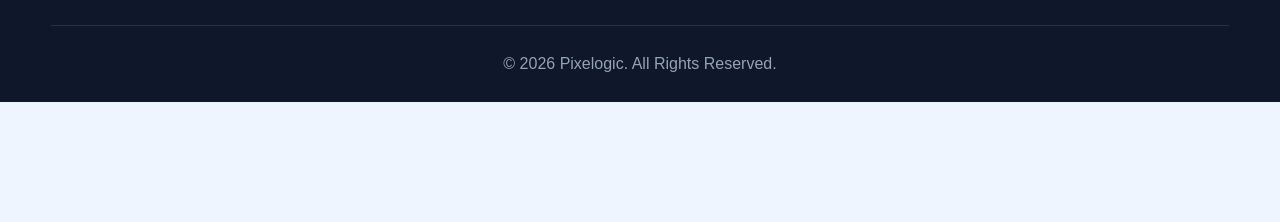
==== commit 37464af6: "Made website fully responsive" ====
--- a/index.html
+++ b/index.html
@@ -122,9 +122,9 @@
 
                 </ul>
 
-                <a href="#" class="btn-primary">
-                    Get Quote
-                </a>
+               <a href="#contact" class="btn-primary nav-btn">
+    Get Quote
+</a>
 
                 <button class="menu-toggle" id="menuToggle">
 
@@ -1073,9 +1073,9 @@
                             <textarea name="message" rows="6" placeholder="Tell us about your project..."
                                 required></textarea>
 
-                            <button type="submit" class="btn-primary">
-                                Get Free Quote
-                            </button>
+                            <button type="submit" class="btn-primary contact-btn">
+    Get Free Quote
+</button>
 
                         </form>
 
--- a/assets/css/style.css
+++ b/assets/css/style.css
@@ -651,877 +651,885 @@
     box-shadow: 0 30px 60px rgba(37, 99, 235, .18);
 }
 
-    .portfolio-image {
-
-        overflow: hidden;
-    }
-
-    .portfolio-image img {
-
-        width: 100%;
-
-        display: block;
-
-        transition: .5s ease;
-    }
-
-    .portfolio-card:hover img {
-
-        transform: scale(1.08);
-    }
-
-    .portfolio-content {
-        overflow: visible;
-
-        padding: 30px;
-    }
-
-    .portfolio-category {
-
-        display: inline-flex;
-        align-items: center;
-
-        background: #EFF6FF;
-
-        color: #2563EB;
-
-        padding: 6px 14px;
-
-        border-radius: 20px;
-
-        font-size: 13px;
-
-        font-weight: 600;
-
-        margin-bottom: 18px;
-
-        transition: .3s;
-    }
-
-    .portfolio-category:hover {
-
-        transform: translateY(-2px);
-
-    }
-
-    .portfolio-content h3 {
-
-        font-size: 28px;
-
-        margin-bottom: 15px;
-    }
-
-    .portfolio-content p {
-
-        color: #64748B;
-
-        line-height: 1.7;
-
-        margin-bottom: 25px;
-    }
-
-    .portfolio-buttons {
-
-        display: flex;
-
-        gap: 15px;
-
-        flex-wrap: wrap;
-    }
-
-    .portfolio-buttons .btn-primary,
-    .portfolio-buttons .btn-secondary {
-
-        padding: 12px 22px;
-
-        border-radius: 10px;
-    }
-
-    /* ===========================
+.portfolio-image {
+
+    overflow: hidden;
+}
+
+.portfolio-image img {
+
+    width: 100%;
+
+    display: block;
+
+    transition: .5s ease;
+}
+
+.portfolio-card:hover img {
+
+    transform: scale(1.08);
+}
+
+.portfolio-content {
+    overflow: visible;
+
+    padding: 30px;
+}
+
+.portfolio-category {
+
+    display: inline-flex;
+    align-items: center;
+
+    background: #EFF6FF;
+
+    color: #2563EB;
+
+    padding: 6px 14px;
+
+    border-radius: 20px;
+
+    font-size: 13px;
+
+    font-weight: 600;
+
+    margin-bottom: 18px;
+
+    transition: .3s;
+}
+
+.portfolio-category:hover {
+
+    transform: translateY(-2px);
+
+}
+
+.portfolio-content h3 {
+
+    font-size: 28px;
+
+    margin-bottom: 15px;
+}
+
+.portfolio-content p {
+
+    color: #64748B;
+
+    line-height: 1.7;
+
+    margin-bottom: 25px;
+}
+
+.portfolio-buttons {
+
+    display: flex;
+
+    gap: 15px;
+
+    flex-wrap: wrap;
+}
+
+.portfolio-buttons .btn-primary,
+.portfolio-buttons .btn-secondary {
+
+    padding: 12px 22px;
+
+    border-radius: 10px;
+}
+
+/* ===========================
         PROCESS SECTION
 =========================== */
 
-    .process {
-        padding: 110px 0;
-        background: #ffffff;
-    }
-
-    .process-grid {
-        display: grid;
-        grid-template-columns: repeat(auto-fit, minmax(220px, 1fr));
-        gap: 30px;
-        margin-top: 60px;
-    }
-
-    .process-card {
-        background: #F8FAFC;
-        padding: 35px 25px;
-        border-radius: 20px;
-        text-align: center;
-        transition: .35s ease;
-        border: 1px solid #E2E8F0;
-    }
-
-    .process-card:hover {
-        transform: translateY(-10px);
-        box-shadow: 0 20px 45px rgba(37, 99, 235, .12);
-    }
-
-    .process-number {
-        width: 70px;
-        height: 70px;
-        background: #2563EB;
-        color: #fff;
-        font-size: 24px;
-        font-weight: 700;
-        border-radius: 50%;
-        display: flex;
-        align-items: center;
-        justify-content: center;
-        margin: 0 auto 25px;
-    }
-
-    .process-card h3 {
-        font-size: 22px;
-        margin-bottom: 15px;
-    }
-
-    .process-card p {
-        color: #64748B;
-        line-height: 1.7;
-    }
-
-    /* ===========================
+.process {
+    padding: 110px 0;
+    background: #ffffff;
+}
+
+.process-grid {
+    display: grid;
+    grid-template-columns: repeat(auto-fit, minmax(220px, 1fr));
+    gap: 30px;
+    margin-top: 60px;
+}
+
+.process-card {
+    background: #F8FAFC;
+    padding: 35px 25px;
+    border-radius: 20px;
+    text-align: center;
+    transition: .35s ease;
+    border: 1px solid #E2E8F0;
+}
+
+.process-card:hover {
+    transform: translateY(-10px);
+    box-shadow: 0 20px 45px rgba(37, 99, 235, .12);
+}
+
+.process-number {
+    width: 70px;
+    height: 70px;
+    background: #2563EB;
+    color: #fff;
+    font-size: 24px;
+    font-weight: 700;
+    border-radius: 50%;
+    display: flex;
+    align-items: center;
+    justify-content: center;
+    margin: 0 auto 25px;
+}
+
+.process-card h3 {
+    font-size: 22px;
+    margin-bottom: 15px;
+}
+
+.process-card p {
+    color: #64748B;
+    line-height: 1.7;
+}
+
+/* ===========================
         PRICING SECTION
 =========================== */
 
-    .pricing {
-        padding: 120px 0;
-        background: linear-gradient(180deg, #F8FAFC, #EEF5FF);
-    }
-
-    .pricing-grid {
-        display: grid;
-        grid-template-columns: repeat(3, 1fr);
-        gap: 35px;
-        margin-top: 70px;
-        align-items: stretch;
-    }
-
-    .pricing-card {
-
-        position: relative;
-
-        background: #fff;
-
-        border-radius: 25px;
-
-        padding: 40px 35px;
-
-        display: flex;
-
-        overflow: hidden;
-
-        flex-direction: column;
-
-        min-height: 650px;
-
-        border: 1px solid #E2E8F0;
-
-        box-shadow: 0 15px 40px rgba(15, 23, 42, .08);
-
-        transition: .4s ease;
-    }
-
-    .pricing-card:hover {
-
-        transform: translateY(-12px);
-
-        box-shadow: 0 30px 60px rgba(37, 99, 235, .18);
-    }
-
-    .pricing-card h3 {
-
-        font-size: 30px;
-
-        text-align: center;
-
-        margin-bottom: 25px;
-    }
-
-    .price {
-
-        text-align: center;
-
-        font-size: 16px;
-
-        color: #64748B;
-
-        line-height: 1.8;
-
-        margin-bottom: 35px;
-    }
-
-    .price strong {
-
-        display: block;
-
-        font: size 48px;
-
-        color: #2563EB;
-
-        font-weight: 700;
-
-        margin-top: 8px;
-    }
-
-    .pricing-card ul {
-
-        list-style: none;
-
-        padding: 0;
-
-        margin: 0;
-
-        flex: 1;
-    }
-
-    .pricing-card ul li {
-
-        padding: 15px 0;
-
-        border-bottom: 1px solid #E2E8F0;
-
-        color: #475569;
-
-        font-size: 16px;
-    }
-
-    .pricing-card ul li:last-child {
-
-        border-bottom: none;
-    }
-
-    .pricing-card .btn-primary,
-    .pricing-card .btn-secondary {
-
-        width: 100%;
-
-        margin-top: 35px;
-
-        text-align: center;
-
-        border-radius: 12px;
-    }
-
-    /* Professional Card */
-
-    .popular {
-
-        border: 2px solid #2563EB;
-
-        transform: scale(1.05);
-
-        box-shadow: 0 25px 60px rgba(37, 99, 235, .20);
-    }
-
-    .popular:hover {
-
-        transform: scale(1.05) translateY(-12px);
-    }
-
-    .popular-badge {
-
-        position: absolute;
-
-        top: -18px;
-
-        left: 50%;
-
-        transform: translateX(-50%);
-
-        background: #2563EB;
-
-        color: #fff;
-
-        padding: 10px 22px;
-
-        border-radius: 50px;
-
-        font-size: 13px;
-
-        font-weight: 700;
-
-        letter-spacing: 1px;
-    }
-
-    /* ===========================
+.pricing {
+    padding: 120px 0;
+    background: linear-gradient(180deg, #F8FAFC, #EEF5FF);
+}
+
+.pricing-grid {
+    display: grid;
+    grid-template-columns: repeat(3, 1fr);
+    gap: 35px;
+    margin-top: 70px;
+    align-items: stretch;
+}
+
+.pricing-card {
+
+    position: relative;
+
+    background: #fff;
+
+    border-radius: 25px;
+
+    padding: 40px 35px;
+
+    display: flex;
+
+    overflow: hidden;
+
+    flex-direction: column;
+
+    min-height: 650px;
+
+    border: 1px solid #E2E8F0;
+
+    box-shadow: 0 15px 40px rgba(15, 23, 42, .08);
+
+    transition: .4s ease;
+}
+
+.pricing-card:hover {
+
+    transform: translateY(-12px);
+
+    box-shadow: 0 30px 60px rgba(37, 99, 235, .18);
+}
+
+.pricing-card h3 {
+
+    font-size: 30px;
+
+    text-align: center;
+
+    margin-bottom: 25px;
+}
+
+.price {
+
+    text-align: center;
+
+    font-size: 16px;
+
+    color: #64748B;
+
+    line-height: 1.8;
+
+    margin-bottom: 35px;
+}
+
+.price strong {
+
+    display: block;
+
+    font: size 48px;
+
+    color: #2563EB;
+
+    font-weight: 700;
+
+    margin-top: 8px;
+}
+
+.pricing-card ul {
+
+    list-style: none;
+
+    padding: 0;
+
+    margin: 0;
+
+    flex: 1;
+}
+
+.pricing-card ul li {
+
+    padding: 15px 0;
+
+    border-bottom: 1px solid #E2E8F0;
+
+    color: #475569;
+
+    font-size: 16px;
+}
+
+.pricing-card ul li:last-child {
+
+    border-bottom: none;
+}
+
+.pricing-card .btn-primary,
+.pricing-card .btn-secondary {
+
+    width: 100%;
+
+    margin-top: 35px;
+
+    text-align: center;
+
+    border-radius: 12px;
+}
+
+/* Professional Card */
+
+.popular {
+
+    border: 2px solid #2563EB;
+
+    transform: scale(1.05);
+
+    box-shadow: 0 25px 60px rgba(37, 99, 235, .20);
+}
+
+.popular:hover {
+
+    transform: scale(1.05) translateY(-12px);
+}
+
+.popular-badge {
+
+    position: absolute;
+
+    top: -18px;
+
+    left: 50%;
+
+    transform: translateX(-50%);
+
+    background: #2563EB;
+
+    color: #fff;
+
+    padding: 10px 22px;
+
+    border-radius: 50px;
+
+    font-size: 13px;
+
+    font-weight: 700;
+
+    letter-spacing: 1px;
+}
+
+/* ===========================
         CONTACT SECTION
 =========================== */
 
-    .contact {
-        padding: 120px 0;
-        background: linear-gradient(180deg, #F8FAFC, #EEF5FF);
-    }
-
-    .contact-wrapper {
-        display: grid;
-        grid-template-columns: 1.2fr .8fr;
-        gap: 50px;
-        margin-top: 70px;
-        align-items: start;
-    }
-
-    .contact-form {
-
-        background: #ffffff;
-
-        padding: 40px;
-
-        border-radius: 24px;
-
-        box-shadow: 0 15px 40px rgba(15, 23, 42, .08);
-    }
-
-    .contact-form form {
-
-        display: flex;
-
-        flex-direction: column;
-
-        gap: 20px;
-    }
-
-    .contact-form input,
-    .contact-form select,
-    .contact-form textarea {
-
-        width: 100%;
-
-        padding: 16px 18px;
-
-        border: 1px solid #E2E8F0;
-
-        border-radius: 12px;
-
-        font-size: 16px;
-
-        outline: none;
-
-        transition: .3s;
-    }
-
-    .contact-form input:focus,
-    .contact-form select:focus,
-    .contact-form textarea:focus {
-
-        border-color: #2563EB;
-
-        box-shadow: 0 0 0 4px rgba(37, 99, 235, .12);
-    }
-
-    .contact-form textarea {
-
-        resize: vertical;
-
-        min-height: 150px;
-    }
-
-    .contact-form button {
-
-        margin-top: 10px;
-
-        width: 100%;
-    }
-
-    .contact-info {
-
-        display: flex;
-
-        flex-direction: column;
-
-        gap: 20px;
-    }
-
-    .info-card {
-
-        background: #fff;
-
-        padding: 25px;
-
-        border-radius: 20px;
-
-        box-shadow: 0 10px 25px rgba(15, 23, 42, .08);
-
-        overflow: hidden;
-
-        transition: .3s;
-    }
-
-    .info-card:hover {
-
-        transform: translateY(-8px);
-
-        box-shadow: 0 20px 40px rgba(37, 99, 235, .15);
-    }
-
-    .info-card h3 {
-
-        margin-bottom: 10px;
-
-        font-size: 20px;
-
-        color: #2563EB;
-    }
-
-    .info-card p {
-
-        color: #64748B;
-
-        line-height: 1.7;
-    }
-
-    /* ===========================
+.contact {
+    padding: 120px 0;
+    background: linear-gradient(180deg, #F8FAFC, #EEF5FF);
+}
+
+.contact-wrapper {
+    display: grid;
+    grid-template-columns: 1.2fr .8fr;
+    gap: 50px;
+    margin-top: 70px;
+    align-items: start;
+}
+
+.contact-form {
+
+    background: #ffffff;
+
+    padding: 40px;
+
+    border-radius: 24px;
+
+    box-shadow: 0 15px 40px rgba(15, 23, 42, .08);
+}
+
+.contact-form form {
+
+    display: flex;
+
+    flex-direction: column;
+
+    gap: 20px;
+}
+
+.contact-form input,
+.contact-form select,
+.contact-form textarea {
+
+    width: 100%;
+
+    padding: 16px 18px;
+
+    border: 1px solid #E2E8F0;
+
+    border-radius: 12px;
+
+    font-size: 16px;
+
+    outline: none;
+
+    transition: .3s;
+}
+
+.contact-form input:focus,
+.contact-form select:focus,
+.contact-form textarea:focus {
+
+    border-color: #2563EB;
+
+    box-shadow: 0 0 0 4px rgba(37, 99, 235, .12);
+}
+
+.contact-form textarea {
+
+    resize: vertical;
+
+    min-height: 150px;
+}
+
+.contact-btn {
+
+    width: 100%;
+
+    padding: 16px;
+
+    font-size: 16px;
+
+}
+
+.contact-info {
+
+    display: flex;
+
+    flex-direction: column;
+
+    gap: 20px;
+}
+
+.info-card {
+
+    background: #fff;
+
+    padding: 25px;
+
+    border-radius: 20px;
+
+    box-shadow: 0 10px 25px rgba(15, 23, 42, .08);
+
+    overflow: hidden;
+
+    transition: .3s;
+}
+
+.info-card:hover {
+
+    transform: translateY(-8px);
+
+    box-shadow: 0 20px 40px rgba(37, 99, 235, .15);
+}
+
+.info-card h3 {
+
+    margin-bottom: 10px;
+
+    font-size: 20px;
+
+    color: #2563EB;
+}
+
+.info-card p {
+
+    color: #64748B;
+
+    line-height: 1.7;
+}
+
+/* ===========================
         FOOTER
 =========================== */
 
-    .footer {
-
-        background: #0F172A;
-
-        color: #CBD5E1;
-
-        padding: 80px 0 25px;
-    }
-
-    .footer-grid {
-
-        display: grid;
-
-        grid-template-columns: repeat(auto-fit, minmax(220px, 1fr));
-
-        gap: 40px;
-
-        margin-bottom: 50px;
-    }
-
-    .footer-logo {
-
-        font-size: 30px;
-
-        font-weight: 700;
-
-        color: #fff;
-
-        display: inline-block;
-
-        margin-bottom: 20px;
-    }
-
-    .footer-col p {
-
-        line-height: 1.8;
-    }
-
-    .footer-col h3 {
-
-        color: #fff;
-
-        margin-bottom: 20px;
-    }
-
-    .footer-col ul {
-
-        list-style: none;
-
-        padding: 0;
-    }
-
-    .footer-col ul li {
-
-        margin-bottom: 12px;
-    }
-
-    .footer-col a {
-
-        color: #CBD5E1;
-
-        transition: .3s;
-    }
-
-    .footer-col a:hover {
-
-        color: #3B82F6;
-
-        padding-left: 5px;
-    }
-
-    .footer-bottom {
-
-        border-top: 1px solid rgba(255, 255, 255, .1);
-
-        text-align: center;
-
-        padding-top: 25px;
-
-        color: #94A3B8;
-    }
-
-    /* ===========================
+.footer {
+
+    background: #0F172A;
+
+    color: #CBD5E1;
+
+    padding: 80px 0 25px;
+}
+
+.footer-grid {
+
+    display: grid;
+
+    grid-template-columns: repeat(auto-fit, minmax(220px, 1fr));
+
+    gap: 40px;
+
+    margin-bottom: 50px;
+}
+
+.footer-logo {
+
+    font-size: 30px;
+
+    font-weight: 700;
+
+    color: #fff;
+
+    display: inline-block;
+
+    margin-bottom: 20px;
+}
+
+.footer-col p {
+
+    line-height: 1.8;
+}
+
+.footer-col h3 {
+
+    color: #fff;
+
+    margin-bottom: 20px;
+}
+
+.footer-col ul {
+
+    list-style: none;
+
+    padding: 0;
+}
+
+.footer-col ul li {
+
+    margin-bottom: 12px;
+}
+
+.footer-col a {
+
+    color: #CBD5E1;
+
+    transition: .3s;
+}
+
+.footer-col a:hover {
+
+    color: #3B82F6;
+
+    padding-left: 5px;
+}
+
+.footer-bottom {
+
+    border-top: 1px solid rgba(255, 255, 255, .1);
+
+    text-align: center;
+
+    padding-top: 25px;
+
+    color: #94A3B8;
+}
+
+/* ===========================
         FAQ SECTION
 =========================== */
 
-    .faq {
-
-        padding: 120px 0;
-
-        background: #F8FAFC;
-    }
-
-    .faq-container {
-
-        max-width: 900px;
-
-        margin: 60px auto 0;
-    }
-
-    .faq-item {
-
-        background: #fff;
-
-        border-radius: 18px;
-
-        margin-bottom: 20px;
-
-        box-shadow: 0 10px 30px rgba(15, 23, 42, .08);
-
-        overflow: hidden;
-
-        transition: .3s;
-    }
-
-    .faq-item:hover {
-
-        transform: translateY(-5px);
-    }
-
-    .faq-question {
-
-        display: flex;
-
-        justify-content: space-between;
-
-        align-items: center;
-
-        padding: 25px 30px;
-
-        cursor: pointer;
-    }
-
-    .faq-question h3 {
-
-        font-size: 20px;
-
-        font-weight: 600;
-    }
-
-    .faq-question span {
-
-        font-size: 30px;
-
-        color: #2563EB;
-
-        transition: .3s;
-    }
-
-    .faq-answer {
-
-        max-height: 0;
-
-        overflow: hidden;
-
-        transition: max-height .4s ease;
-
-        padding: 0 30px;
-    }
-
-    .faq-answer p {
-
-        color: #64748B;
-
-        line-height: 1.8;
-
-        padding-bottom: 25px;
-    }
-
-    .faq-item.active .faq-answer {
-
-        max-height: 200px;
-    }
-
-    .faq-item.active .faq-question span {
-
-        transform: rotate(45deg);
-    }
-
-
-    /* ==========================================
+.faq {
+
+    padding: 120px 0;
+
+    background: #F8FAFC;
+}
+
+.faq-container {
+
+    max-width: 900px;
+
+    margin: 60px auto 0;
+}
+
+.faq-item {
+
+    background: #fff;
+
+    border-radius: 18px;
+
+    margin-bottom: 20px;
+
+    box-shadow: 0 10px 30px rgba(15, 23, 42, .08);
+
+    overflow: hidden;
+
+    transition: .3s;
+}
+
+.faq-item:hover {
+
+    transform: translateY(-5px);
+}
+
+.faq-question {
+
+    display: flex;
+
+    justify-content: space-between;
+
+    align-items: center;
+
+    padding: 25px 30px;
+
+    cursor: pointer;
+}
+
+.faq-question h3 {
+
+    font-size: 20px;
+
+    font-weight: 600;
+}
+
+.faq-question span {
+
+    font-size: 30px;
+
+    color: #2563EB;
+
+    transition: .3s;
+}
+
+.faq-answer {
+
+    max-height: 0;
+
+    overflow: hidden;
+
+    transition: max-height .4s ease;
+
+    padding: 0 30px;
+}
+
+.faq-answer p {
+
+    color: #64748B;
+
+    line-height: 1.8;
+
+    padding-bottom: 25px;
+}
+
+.faq-item.active .faq-answer {
+
+    max-height: 200px;
+}
+
+.faq-item.active .faq-question span {
+
+    transform: rotate(45deg);
+}
+
+
+/* ==========================================
             RESPONSIVE
 ========================================== */
 
-    @media (max-width: 768px) {
-        .hero-container {
-
-            flex-direction: column-reverse;
-
-            text-align: center;
-
-            gap: 40px;
-        }
-
-        .hero-content {
-
-            width: 100%;
-        }
-
-        .hero-image {
-
-            width: 100%;
-        }
-
-        .hero-image img {
-
-            max-width: 450px;
-
-            width: 100%;
-        }
-
-        .hero-buttons {
-
-            justify-content: center;
-
-            flex-wrap: wrap;
-        }
-
-        .hero-stats {
-
-            justify-content: center;
-
-            flex-wrap: wrap;
-        }
-
-        .nav-links {
-
-            display: none;
-        }
-
-        .navbar > .btn-primary{
-        display:none;
-    }
-
-        .menu-toggle {
-
-            display: block;
-        }
-
-        .nav-links.active {
-
-            display: flex;
-
-            position: absolute;
-
-            top: 80px;
-
-            left: 0;
-
-            width: 100%;
-
-            background: white;
-
-            flex-direction: column;
-
-            padding: 25px;
-
-            gap: 20px;
-
-            box-shadow: 0 8px 20px rgba(0, 0, 0, .08);
-        }
-
-    }
-
-    .learn-more {
-
-        display: inline-flex;
-
-        align-items: center;
-
-        gap: 8px;
-
-        margin-top: 25px;
-
-        color: var(--primary);
-
-        font-weight: 600;
-
-        transition: .3s ease;
-    }
-
-    .learn-more span {
-
-        transition: .3s ease;
-    }
-
-    .learn-more:hover {
-
-        color: var(--primary-dark);
-    }
-
-    .learn-more:hover span {
-
-        transform: translateX(6px);
-    }
-
-    /* ===========================
+@media (max-width: 768px) {
+    .hero-container {
+
+        flex-direction: column-reverse;
+
+        text-align: center;
+
+        gap: 40px;
+    }
+
+    .hero-content {
+
+        width: 100%;
+    }
+
+    .hero-image {
+
+        width: 100%;
+    }
+
+    .hero-image img {
+
+        max-width: 450px;
+
+        width: 100%;
+    }
+
+    .hero-buttons {
+
+        justify-content: center;
+
+        flex-wrap: wrap;
+    }
+
+    .hero-stats {
+
+        justify-content: center;
+
+        flex-wrap: wrap;
+    }
+
+    .nav-links {
+
+        display: none;
+    }
+
+    .nav-btn {
+
+        padding: 12px 22px;
+
+        font-size: 15px;
+
+    }
+
+    .menu-toggle {
+
+        display: block;
+    }
+
+    .nav-links.active {
+
+        display: flex;
+
+        position: absolute;
+
+        top: 80px;
+
+        left: 0;
+
+        width: 100%;
+
+        background: white;
+
+        flex-direction: column;
+
+        padding: 25px;
+
+        gap: 20px;
+
+        box-shadow: 0 8px 20px rgba(0, 0, 0, .08);
+    }
+
+}
+
+.learn-more {
+
+    display: inline-flex;
+
+    align-items: center;
+
+    gap: 8px;
+
+    margin-top: 25px;
+
+    color: var(--primary);
+
+    font-weight: 600;
+
+    transition: .3s ease;
+}
+
+.learn-more span {
+
+    transition: .3s ease;
+}
+
+.learn-more:hover {
+
+    color: var(--primary-dark);
+}
+
+.learn-more:hover span {
+
+    transform: translateX(6px);
+}
+
+/* ===========================
       SCROLL PROGRESS BAR
 =========================== */
 
-    #progress-bar {
-
-        position: fixed;
-
-        top: 0;
-
-        left: 0;
-
-        width: 0%;
-
-        height: 4px;
-
-        background: linear-gradient(90deg, #2563EB, #60A5FA);
-
-        z-index: 9999;
-
-        transition: width .1s linear;
-    }
-
-    @media(max-width:768px) {
-
-        .pricing-grid {
-
-            grid-template-columns: 1fr;
-        }
-
-
-        .popular {
-
-            transform: none;
-
-        }
-
-        .popular:hover {
-
-            transform: translateY(-12px);
-
-        }
-
-        .pricing-card {
-
-            min-height: auto;
-
-        }
-
-    }
-
-    /* ===========================
+#progress-bar {
+
+    position: fixed;
+
+    top: 0;
+
+    left: 0;
+
+    width: 0%;
+
+    height: 4px;
+
+    background: linear-gradient(90deg, #2563EB, #60A5FA);
+
+    z-index: 9999;
+
+    transition: width .1s linear;
+}
+
+@media(max-width:768px) {
+
+    .pricing-grid {
+
+        grid-template-columns: 1fr;
+    }
+
+
+    .popular {
+
+        transform: none;
+
+    }
+
+    .popular:hover {
+
+        transform: translateY(-12px);
+
+    }
+
+    .pricing-card {
+
+        min-height: auto;
+
+    }
+
+}
+
+/* ===========================
       SCROLL ANIMATION
 =========================== */
 
-    .reveal {
-
-        opacity: 0;
-
-        transform: translateY(60px);
-
-        transition: all .8s ease;
-    }
-
-    .reveal.active {
-
-        opacity: 1;
-
-        transform: translateY(0);
-    }
-
-    /* ===========================
+.reveal {
+
+    opacity: 0;
+
+    transform: translateY(60px);
+
+    transition: all .8s ease;
+}
+
+.reveal.active {
+
+    opacity: 1;
+
+    transform: translateY(0);
+}
+
+/* ===========================
       BACK TO TOP
 =========================== */
 
-    #backToTop {
-
-        position: fixed;
-
-        right: 30px;
-
-        bottom: 30px;
-
-        width: 55px;
-
-        height: 55px;
-
-        border: none;
-
-        border-radius: 50%;
-
-        background: #2563EB;
-
-        color: #fff;
-
-        font-size: 24px;
-
-        cursor: pointer;
-
-        box-shadow: 0 10px 25px rgba(37, 99, 235, .35);
-
-        opacity: 0;
-
-        visibility: hidden;
-
-        transition: .35s ease;
-
-        z-index: 999;
-    }
-
-    #backToTop:hover {
-
-        transform: translateY(-5px);
-
-        background: #1D4ED8;
-    }
-
-    #backToTop.show {
-
-        opacity: 1;
-
-        visibility: visible;
-    }
-    .loader{
-
-    width:18px;
-    height:18px;
-
-    border:2px solid rgba(255,255,255,.35);
-
-    border-top:2px solid #fff;
-
-    border-radius:50%;
-
-    display:inline-block;
-
-    animation:spin .8s linear infinite;
-
-    margin-right:10px;
-
-    vertical-align:middle;
+#backToTop {
+
+    position: fixed;
+
+    right: 30px;
+
+    bottom: 30px;
+
+    width: 55px;
+
+    height: 55px;
+
+    border: none;
+
+    border-radius: 50%;
+
+    background: #2563EB;
+
+    color: #fff;
+
+    font-size: 24px;
+
+    cursor: pointer;
+
+    box-shadow: 0 10px 25px rgba(37, 99, 235, .35);
+
+    opacity: 0;
+
+    visibility: hidden;
+
+    transition: .35s ease;
+
+    z-index: 999;
+}
+
+#backToTop:hover {
+
+    transform: translateY(-5px);
+
+    background: #1D4ED8;
+}
+
+#backToTop.show {
+
+    opacity: 1;
+
+    visibility: visible;
+}
+
+.loader {
+
+    width: 18px;
+    height: 18px;
+
+    border: 2px solid rgba(255, 255, 255, .35);
+
+    border-top: 2px solid #fff;
+
+    border-radius: 50%;
+
+    display: inline-block;
+
+    animation: spin .8s linear infinite;
+
+    margin-right: 10px;
+
+    vertical-align: middle;
 
 }
 
@@ -1529,15 +1537,15 @@
         FORM LOADING SPINNER
 ========================================== */
 
-.btn-loading{
-
-    display:flex;
-
-    align-items:center;
-
-    justify-content:center;
-
-    gap:10px;
+.btn-loading {
+
+    display: flex;
+
+    align-items: center;
+
+    justify-content: center;
+
+    gap: 10px;
 
 }
 
@@ -1545,931 +1553,1006 @@
       BUTTON LOADING
 =========================== */
 
-.btn-loading{
-
-    display:flex;
-
-    align-items:center;
-
-    justify-content:center;
-
-    gap:12px;
-
-    pointer-events:none;
-
-    opacity:.9;
-
-}
-
-.spinner{
-
-    width:20px;
-
-    height:20px;
-
-    border:3px solid rgba(255,255,255,.35);
-
-    border-top:3px solid #fff;
-
-    border-radius:50%;
-
-    animation:spin .8s linear infinite;
-
-}
-
-@keyframes spin{
-
-    100%{
-
-        transform:rotate(360deg);
-
-    }
-
-}
+.btn-loading {
+
+    display: flex;
+
+    align-items: center;
+
+    justify-content: center;
+
+    gap: 12px;
+
+    pointer-events: none;
+
+    opacity: .9;
+
+}
+
+.spinner {
+
+    width: 20px;
+
+    height: 20px;
+
+    border: 3px solid rgba(255, 255, 255, .35);
+
+    border-top: 3px solid #fff;
+
+    border-radius: 50%;
+
+    animation: spin .8s linear infinite;
+
+}
+
+@keyframes spin {
+
+    100% {
+
+        transform: rotate(360deg);
+
+    }
+
+}
+
 /* ===========================
         PORTFOLIO
 =========================== */
 
-.portfolio{
-
-    padding:100px 0;
-
-    background:#f8fafc;
-
-}
-
-.portfolio-grid{
-
-    display:grid;
-
-    grid-template-columns:repeat(auto-fit,minmax(320px,1fr));
-
-    gap:35px;
-
-    margin-top:60px;
-
-}
-
-.portfolio-card{
-
-    background:#fff;
-
-    border-radius:20px;
-
-    overflow:hidden;
-
-    box-shadow:0 15px 40px rgba(0,0,0,.08);
-
-    transition:.4s;
-
-}
-
-.portfolio-card img{
-
-    width:100%;
-
-    height:240px;
-
-    object-fit:cover;
-
-    display:block;
-
-}
-
-.portfolio-content{
-
-    padding:25px;
-
-}
-
-.portfolio-content h3{
-
-    font-size:24px;
-
-    margin-bottom:12px;
-
-    color:#111827;
-
-}
-
-.portfolio-content p{
-
-    color:#64748B;
-
-    line-height:1.7;
-
-    margin-bottom:25px;
-
-}
-
-.portfolio-buttons{
-
-    display:flex;
-
-    gap:15px;
-
-    flex-wrap:wrap;
-
-}
+.portfolio {
+
+    padding: 100px 0;
+
+    background: #f8fafc;
+
+}
+
+.portfolio-grid {
+
+    display: grid;
+
+    grid-template-columns: repeat(auto-fit, minmax(320px, 1fr));
+
+    gap: 35px;
+
+    margin-top: 60px;
+
+}
+
+.portfolio-card {
+
+    background: #fff;
+
+    border-radius: 20px;
+
+    overflow: hidden;
+
+    box-shadow: 0 15px 40px rgba(0, 0, 0, .08);
+
+    transition: .4s;
+
+}
+
+.portfolio-card img {
+
+    width: 100%;
+
+    height: 240px;
+
+    object-fit: cover;
+
+    display: block;
+
+}
+
+.portfolio-content {
+
+    padding: 25px;
+
+}
+
+.portfolio-content h3 {
+
+    font-size: 24px;
+
+    margin-bottom: 12px;
+
+    color: #111827;
+
+}
+
+.portfolio-content p {
+
+    color: #64748B;
+
+    line-height: 1.7;
+
+    margin-bottom: 25px;
+
+}
+
+.portfolio-buttons {
+
+    display: flex;
+
+    gap: 15px;
+
+    flex-wrap: wrap;
+
+}
+
 /* ===========================
     PORTFOLIO HOVER EFFECTS
 =========================== */
 
-.portfolio-card:hover{
-
-    transform:translateY(-12px);
-
-    box-shadow:0 25px 60px rgba(37,99,235,.20);
-
-}
-
-.portfolio-card img{
-
-    transition:transform .5s ease;
-
-}
-
-.portfolio-card:hover img{
-
-    transform:scale(1.08);
-
-}
-
-.portfolio-content h3{
-
-    transition:.3s;
-
-}
-
-.portfolio-card:hover h3{
-
-    color:#2563EB;
+.portfolio-card:hover {
+
+    transform: translateY(-12px);
+
+    box-shadow: 0 25px 60px rgba(37, 99, 235, .20);
+
+}
+
+.portfolio-card img {
+
+    transition: transform .5s ease;
+
+}
+
+.portfolio-card:hover img {
+
+    transform: scale(1.08);
+
+}
+
+.portfolio-content h3 {
+
+    transition: .3s;
+
+}
+
+.portfolio-card:hover h3 {
+
+    color: #2563EB;
 
 }
 
 .portfolio-buttons .btn-primary,
-.portfolio-buttons .btn-secondary{
-
-    flex:1;
-
-    text-align:center;
-
-    padding:12px 18px;
-
-    border-radius:10px;
-
-    text-decoration:none;
-
-    font-weight:600;
-
-    transition:.3s;
-
-}
-
-.portfolio-buttons .btn-primary{
-
-    background:#2563EB;
-
-    color:#fff;
-
-}
-
-.portfolio-buttons .btn-primary:hover{
-
-    background:#1D4ED8;
-
-    transform:translateY(-2px);
-
-}
-
-.portfolio-buttons .btn-secondary{
-
-    border:2px solid #2563EB;
-
-    color:#2563EB;
-
-    background:#fff;
-
-}
-
-.portfolio-buttons .btn-secondary:hover{
-
-    background:#2563EB;
-
-    color:#fff;
-
-}
-
-@media(max-width:768px){
-
-    .portfolio{
-
-        padding:70px 20px;
-
-    }
-
-    .portfolio-grid{
-
-        grid-template-columns:1fr;
-
-    }
-
-    .portfolio-card img{
-
-        height:220px;
-
-    }
-
-}
+.portfolio-buttons .btn-secondary {
+
+    flex: 1;
+
+    text-align: center;
+
+    padding: 12px 18px;
+
+    border-radius: 10px;
+
+    text-decoration: none;
+
+    font-weight: 600;
+
+    transition: .3s;
+
+}
+
+.portfolio-buttons .btn-primary {
+
+    background: #2563EB;
+
+    color: #fff;
+
+}
+
+.portfolio-buttons .btn-primary:hover {
+
+    background: #1D4ED8;
+
+    transform: translateY(-2px);
+
+}
+
+.portfolio-buttons .btn-secondary {
+
+    border: 2px solid #2563EB;
+
+    color: #2563EB;
+
+    background: #fff;
+
+}
+
+.portfolio-buttons .btn-secondary:hover {
+
+    background: #2563EB;
+
+    color: #fff;
+
+}
+
+@media(max-width:768px) {
+
+    .portfolio {
+
+        padding: 70px 20px;
+
+    }
+
+    .portfolio-grid {
+
+        grid-template-columns: 1fr;
+
+    }
+
+    .portfolio-card img {
+
+        height: 220px;
+
+    }
+
+}
+
 /* ===========================
         STATS SECTION
 =========================== */
 
-.stats{
-
-    padding:100px 0;
-
-    background:#2563EB;
-
-    color:#fff;
-
-}
-
-.stats-grid{
-
-    display:grid;
-
-    grid-template-columns:repeat(auto-fit,minmax(220px,1fr));
-
-    gap:30px;
-
-    margin-top:60px;
-
-}
-
-.stat-card{
-
-    background:rgba(255,255,255,.08);
-
-    backdrop-filter:blur(10px);
-
-    border-radius:20px;
-
-    padding:35px;
-
-    text-align:center;
-
-    transition:.4s;
-
-}
-
-.stat-card:hover{
-
-    transform:translateY(-10px);
-
-    background:rgba(255,255,255,.15);
-
-}
-
-.stat-card h3{
-
-    font-size:52px;
-
-    margin-bottom:15px;
-
-    font-weight:700;
-
-}
-
-.stat-card p{
-
-    font-size:18px;
-
-    opacity:.9;
-
-}
+.stats {
+
+    padding: 100px 0;
+
+    background: #2563EB;
+
+    color: #fff;
+
+}
+
+.stats-grid {
+
+    display: grid;
+
+    grid-template-columns: repeat(auto-fit, minmax(220px, 1fr));
+
+    gap: 30px;
+
+    margin-top: 60px;
+
+}
+
+.stat-card {
+
+    background: rgba(255, 255, 255, .08);
+
+    backdrop-filter: blur(10px);
+
+    border-radius: 20px;
+
+    padding: 35px;
+
+    text-align: center;
+
+    transition: .4s;
+
+}
+
+.stat-card:hover {
+
+    transform: translateY(-10px);
+
+    background: rgba(255, 255, 255, .15);
+
+}
+
+.stat-card h3 {
+
+    font-size: 52px;
+
+    margin-bottom: 15px;
+
+    font-weight: 700;
+
+}
+
+.stat-card p {
+
+    font-size: 18px;
+
+    opacity: .9;
+
+}
+
 /* ===========================
         WEBSITE LOADER
 =========================== */
 
-#loader{
-
-    position:fixed;
-
-    inset:0;
-
-    background:#0F172A;
-
-    display:flex;
-
-    justify-content:center;
-
-    align-items:center;
-
-    z-index:99999;
-
-    transition:.7s;
-
-}
-
-.loader-hide{
-
-    opacity:0;
-
-    visibility:hidden;
-
-}
-
-.loader-content{
-
-    text-align:center;
-
-}
-
-.loader-logo{
-
-    width:90px;
-
-    height:90px;
-
-    background:#2563EB;
-
-    border-radius:50%;
-
-    display:flex;
-
-    justify-content:center;
-
-    align-items:center;
-
-    margin:auto;
-
-    animation:pulse 1.5s infinite;
-
-}
-
-.loader-logo span{
-
-    color:#fff;
-
-    font-size:42px;
-
-    font-weight:700;
-
-}
-
-.loader-content h2{
-
-    color:#fff;
-
-    margin:20px 0;
-
-    letter-spacing:2px;
-
-}
-
-.loader-bar{
-
-    width:220px;
-
-    height:6px;
-
-    background:#1E293B;
-
-    border-radius:20px;
-
-    overflow:hidden;
-
-}
-
-.loader-bar span{
-
-    display:block;
-
-    width:0;
-
-    height:100%;
-
-    background:#2563EB;
-
-    animation:loading 1.5s linear forwards;
-
-}
-
-@keyframes loading{
-
-    from{
-
-        width:0;
-
-    }
-
-    to{
-
-        width:100%;
-
-    }
-
-}
-
-@keyframes pulse{
-
-    0%{
-
-        transform:scale(1);
-
-    }
-
-    50%{
-
-        transform:scale(1.08);
-
-    }
-
-    100%{
-
-        transform:scale(1);
-
-    }
-
-}
+#loader {
+
+    position: fixed;
+
+    inset: 0;
+
+    background: #0F172A;
+
+    display: flex;
+
+    justify-content: center;
+
+    align-items: center;
+
+    z-index: 99999;
+
+    transition: .7s;
+
+}
+
+.loader-hide {
+
+    opacity: 0;
+
+    visibility: hidden;
+
+}
+
+.loader-content {
+
+    text-align: center;
+
+}
+
+.loader-logo {
+
+    width: 90px;
+
+    height: 90px;
+
+    background: #2563EB;
+
+    border-radius: 50%;
+
+    display: flex;
+
+    justify-content: center;
+
+    align-items: center;
+
+    margin: auto;
+
+    animation: pulse 1.5s infinite;
+
+}
+
+.loader-logo span {
+
+    color: #fff;
+
+    font-size: 42px;
+
+    font-weight: 700;
+
+}
+
+.loader-content h2 {
+
+    color: #fff;
+
+    margin: 20px 0;
+
+    letter-spacing: 2px;
+
+}
+
+.loader-bar {
+
+    width: 220px;
+
+    height: 6px;
+
+    background: #1E293B;
+
+    border-radius: 20px;
+
+    overflow: hidden;
+
+}
+
+.loader-bar span {
+
+    display: block;
+
+    width: 0;
+
+    height: 100%;
+
+    background: #2563EB;
+
+    animation: loading 1.5s linear forwards;
+
+}
+
+@keyframes loading {
+
+    from {
+
+        width: 0;
+
+    }
+
+    to {
+
+        width: 100%;
+
+    }
+
+}
+
+@keyframes pulse {
+
+    0% {
+
+        transform: scale(1);
+
+    }
+
+    50% {
+
+        transform: scale(1.08);
+
+    }
+
+    100% {
+
+        transform: scale(1);
+
+    }
+
+}
+
 /* ===========================
       LOGO
 =========================== */
 
-.logo{
-    display:flex;
-    align-items:center;
-    gap:12px;
-
-    text-decoration:none;
-
-    font-size:28px;
-
-    font-weight:700;
-
-    color:#111827;
-}
-
-.logo-img{
-
-    width:48px;
-
-    height:48px;
-
-    object-fit:contain;
-
-}
-
-.logo span{
-
-    color:#111827;
-
-    font-weight:700;
-
-    letter-spacing:.5px;
-
-}
-
-@media(max-width:768px){
-
-.logo{
-
-font-size:22px;
-
-}
-
-.logo-img{
-
-width:40px;
-
-height:40px;
-
-}
-
-}
+.logo {
+    display: flex;
+    align-items: center;
+    gap: 12px;
+
+    text-decoration: none;
+
+    font-size: 28px;
+
+    font-weight: 700;
+
+    color: #111827;
+}
+
+.logo-img {
+
+    width: 48px;
+
+    height: 48px;
+
+    object-fit: contain;
+
+}
+
+.logo span {
+
+    color: #111827;
+
+    font-weight: 700;
+
+    letter-spacing: .5px;
+
+}
+
+@media(max-width:768px) {
+
+    .logo {
+
+        font-size: 22px;
+
+    }
+
+    .logo-img {
+
+        width: 40px;
+
+        height: 40px;
+
+    }
+
+}
+
 /* ==========================================
         PIXELOGIC RESPONSIVE V2.0
         PART 1
 ========================================== */
 
-@media (max-width:992px){
-
-.container{
-    width:92%;
-}
-
-/* ================= HEADER ================= */
-
-.navbar{
-    min-height:70px;
-}
-
-.logo{
-    font-size:22px;
-}
-
-.logo-img{
-    width:42px;
-    height:42px;
-}
-
-.navbar > .btn-primary{
-    display:none;
-}
-
-.menu-toggle{
-    display:flex;
+@media (max-width:992px) {
+
+    .container {
+        width: 92%;
+    }
+
+    /* ================= HEADER ================= */
+
+    .navbar {
+        min-height: 70px;
+    }
+
+    .logo {
+        font-size: 22px;
+    }
+
+    .logo-img {
+        width: 42px;
+        height: 42px;
+    }
+
+    .nav-btn {
+
+        padding: 12px 22px;
+
+        font-size: 15px;
+
+    }
+
+    .menu-toggle {
+        display: flex;
+        align-items: center;
+        justify-content: center;
+        width: 45px;
+        height: 45px;
+        font-size: 28px;
+        cursor: pointer;
+    }
+
+    /* ================= MOBILE MENU ================= */
+
+    .nav-links {
+
+        position: fixed;
+
+        top: 70px;
+
+        left: -100%;
+
+        width: 100%;
+
+        height: calc(100vh - 70px);
+
+        background: #fff;
+
+        display: flex;
+
+        flex-direction: column;
+
+        align-items: center;
+
+        justify-content: center;
+
+        gap: 28px;
+
+        transition: .4s;
+
+        z-index: 999;
+
+    }
+
+    .nav-links.active {
+
+        left: 0;
+
+    }
+
+    .nav-links a {
+
+        font-size: 22px;
+
+        font-weight: 600;
+
+    }
+
+    /* ================= HERO ================= */
+
+    .hero {
+
+        padding: 110px 0 70px;
+
+    }
+
+    .hero-container {
+
+        flex-direction: column-reverse;
+
+        text-align: center;
+
+        gap: 50px;
+
+    }
+
+    .hero-content {
+
+        width: 100%;
+
+    }
+
+    .hero-content h1 {
+
+        font-size: 38px;
+
+        line-height: 1.3;
+
+    }
+
+    .hero-content p {
+
+        font-size: 16px;
+
+        max-width: 100%;
+
+    }
+
+    .hero-buttons {
+
+        justify-content: center;
+
+        flex-wrap: wrap;
+
+        gap: 15px;
+
+    }
+
+    .hero-buttons a {
+
+        width: 220px;
+
+        text-align: center;
+
+    }
+
+    .hero-image {
+
+        width: 100%;
+
+    }
+
+    .hero-image img {
+
+        width: 100%;
+
+        max-width: 450px;
+
+        margin: auto;
+
+    }
+
+    .hero-stats {
+
+        display: grid;
+
+        grid-template-columns: repeat(3, 1fr);
+
+        gap: 20px;
+
+        margin-top: 35px;
+
+    }
+
+    .stat h3 {
+
+        font-size: 24px;
+
+    }
+
+    .stat p {
+
+        font-size: 14px;
+
+    }
+
+    /* ================= SERVICES ================= */
+
+    .services {
+
+        padding: 80px 0;
+
+    }
+
+    .services-grid {
+
+        grid-template-columns: 1fr;
+
+    }
+
+    .service-card {
+
+        padding: 35px 25px;
+
+    }
+
+    /* ================= FEATURES ================= */
+
+    .features {
+
+        padding: 80px 0;
+
+    }
+
+    .features-grid {
+
+        grid-template-columns: 1fr;
+
+    }
+
+    .feature-card {
+
+        padding: 35px 25px;
+
+    }
+
+    /* ================= SECTION TITLE ================= */
+
+    .section-title h2 {
+
+        font-size: 34px;
+
+    }
+
+    .section-title p {
+
+        font-size: 15px;
+
+    }
+
+}
+
+@media (max-width:992px) {
+
+    .portfolio {
+        padding: 80px 0;
+    }
+
+    .portfolio-grid {
+        grid-template-columns: 1fr;
+        gap: 25px;
+    }
+
+    .portfolio-card img {
+        height: auto;
+    }
+
+    .portfolio-buttons {
+        flex-direction: column;
+    }
+
+    .portfolio-buttons a {
+        width: 100%;
+    }
+
+    /* ========= Process ========= */
+
+    .process {
+        padding: 80px 0;
+    }
+
+    .process-grid {
+        grid-template-columns: 1fr;
+    }
+
+    /* ========= Pricing ========= */
+
+    .pricing {
+        padding: 80px 0;
+    }
+
+    .pricing-grid {
+        grid-template-columns: 1fr;
+        gap: 30px;
+    }
+
+    .pricing-card {
+        min-height: auto;
+    }
+
+    .popular {
+        transform: none;
+    }
+
+    .popular:hover {
+        transform: translateY(-10px);
+    }
+
+    /* ========= Stats ========= */
+
+    .stats {
+        padding: 80px 0;
+    }
+
+    .stats-grid {
+        grid-template-columns: repeat(2, 1fr);
+    }
+
+    .stat-card h3 {
+        font-size: 42px;
+    }
+
+    /* ========= Testimonials ========= */
+
+    .testimonial-grid {
+        display: grid;
+        grid-template-columns: 1fr;
+        gap: 25px;
+    }
+
+    /* ========= Contact ========= */
+
+    .contact {
+        padding: 80px 0;
+    }
+
+    .contact-wrapper {
+        grid-template-columns: 1fr;
+        gap: 35px;
+    }
+
+    .contact-form {
+        padding: 25px;
+    }
+
+    .contact-info {
+        width: 100%;
+    }
+
+    /* ========= FAQ ========= */
+
+    .faq {
+        padding: 80px 0;
+    }
+
+    .faq-question {
+        padding: 20px;
+    }
+
+    .faq-question h3 {
+        font-size: 18px;
+    }
+
+    .faq-answer {
+        padding: 0 20px;
+    }
+
+    /* ========= Footer ========= */
+
+    .footer {
+        padding: 60px 0 20px;
+    }
+
+    .footer-grid {
+        grid-template-columns: 1fr;
+        text-align: center;
+    }
+
+    .footer-logo {
+        justify-content: center;
+    }
+
+    .footer-col ul {
+        padding: 0;
+    }
+
+    /* ========= Buttons ========= */
+
+    .btn-primary,
+    .btn-secondary {
+        width: 100%;
+        text-align: center;
+    }
+
+    /* ========= Images ========= */
+
+    img {
+        max-width: 100%;
+        height: auto;
+    }
+
+}
+
+/* ========= Small Phones ========= */
+
+@media (max-width:576px) {
+
+    .hero-content h1 {
+        font-size: 30px;
+    }
+
+    .section-title h2 {
+        font-size: 28px;
+    }
+
+    .hero-stats {
+        grid-template-columns: 1fr;
+    }
+
+    .stats-grid {
+        grid-template-columns: 1fr;
+    }
+
+    .logo {
+        font-size: 20px;
+    }
+
+    .logo-img {
+        width: 36px;
+        height: 36px;
+    }
+
+    .hero-buttons a {
+        width: 100%;
+    }
+
+}
+/* ===========================
+        NAVBAR BUTTON
+=========================== */
+
+.navbar .nav-btn{
+
+    display:inline-flex;
+
     align-items:center;
+
     justify-content:center;
-    width:45px;
-    height:45px;
-    font-size:28px;
-    cursor:pointer;
-}
-
-/* ================= MOBILE MENU ================= */
-
-.nav-links{
-
-    position:fixed;
-
-    top:70px;
-
-    left:-100%;
+
+    padding:10px 18px !important;
+
+    width:auto !important;
+
+    min-width:unset !important;
+
+    font-size:15px;
+
+    border-radius:10px;
+
+    white-space:nowrap;
+
+}
+/* ===========================
+        CONTACT BUTTON
+=========================== */
+
+.contact-btn{
 
     width:100%;
 
-    height:calc(100vh - 70px);
-
-    background:#fff;
-
-    display:flex;
-
-    flex-direction:column;
+    padding:16px;
+
+    font-size:16px;
+
+    border-radius:12px;
+
+}
+/* ===========================
+   NAVBAR BUTTON FIX
+=========================== */
+
+.header .navbar .nav-btn{
+
+    padding:10px 20px !important;
+
+    font-size:15px !important;
+
+    width:auto !important;
+
+    min-width:auto !important;
+
+    display:inline-flex !important;
 
     align-items:center;
 
     justify-content:center;
 
-    gap:28px;
-
-    transition:.4s;
-
-    z-index:999;
-
-}
-
-.nav-links.active{
-
-    left:0;
-
-}
-
-.nav-links a{
-
-    font-size:22px;
-
-    font-weight:600;
-
-}
-
-/* ================= HERO ================= */
-
-.hero{
-
-    padding:110px 0 70px;
-
-}
-
-.hero-container{
-
-    flex-direction:column-reverse;
-
-    text-align:center;
-
-    gap:50px;
-
-}
-
-.hero-content{
-
-    width:100%;
-
-}
-
-.hero-content h1{
-
-    font-size:38px;
-
-    line-height:1.3;
-
-}
-
-.hero-content p{
-
-    font-size:16px;
-
-    max-width:100%;
-
-}
-
-.hero-buttons{
-
-    justify-content:center;
-
-    flex-wrap:wrap;
-
-    gap:15px;
-
-}
-
-.hero-buttons a{
-
-    width:220px;
-
-    text-align:center;
-
-}
-
-.hero-image{
-
-    width:100%;
-
-}
-
-.hero-image img{
-
-    width:100%;
-
-    max-width:450px;
-
-    margin:auto;
-
-}
-
-.hero-stats{
-
-    display:grid;
-
-    grid-template-columns:repeat(3,1fr);
-
-    gap:20px;
-
-    margin-top:35px;
-
-}
-
-.stat h3{
-
-    font-size:24px;
-
-}
-
-.stat p{
-
-    font-size:14px;
-
-}
-
-/* ================= SERVICES ================= */
-
-.services{
-
-    padding:80px 0;
-
-}
-
-.services-grid{
-
-    grid-template-columns:1fr;
-
-}
-
-.service-card{
-
-    padding:35px 25px;
-
-}
-
-/* ================= FEATURES ================= */
-
-.features{
-
-    padding:80px 0;
-
-}
-
-.features-grid{
-
-    grid-template-columns:1fr;
-
-}
-
-.feature-card{
-
-    padding:35px 25px;
-
-}
-
-/* ================= SECTION TITLE ================= */
-
-.section-title h2{
-
-    font-size:34px;
-
-}
-
-.section-title p{
-
-    font-size:15px;
-
-}
-
-}
-
-@media (max-width:992px){
-
-.portfolio{
-    padding:80px 0;
-}
-
-.portfolio-grid{
-    grid-template-columns:1fr;
-    gap:25px;
-}
-
-.portfolio-card img{
-    height:auto;
-}
-
-.portfolio-buttons{
-    flex-direction:column;
-}
-
-.portfolio-buttons a{
-    width:100%;
-}
-
-/* ========= Process ========= */
-
-.process{
-    padding:80px 0;
-}
-
-.process-grid{
-    grid-template-columns:1fr;
-}
-
-/* ========= Pricing ========= */
-
-.pricing{
-    padding:80px 0;
-}
-
-.pricing-grid{
-    grid-template-columns:1fr;
-    gap:30px;
-}
-
-.pricing-card{
-    min-height:auto;
-}
-
-.popular{
-    transform:none;
-}
-
-.popular:hover{
-    transform:translateY(-10px);
-}
-
-/* ========= Stats ========= */
-
-.stats{
-    padding:80px 0;
-}
-
-.stats-grid{
-    grid-template-columns:repeat(2,1fr);
-}
-
-.stat-card h3{
-    font-size:42px;
-}
-
-/* ========= Testimonials ========= */
-
-.testimonial-grid{
-    display:grid;
-    grid-template-columns:1fr;
-    gap:25px;
-}
-
-/* ========= Contact ========= */
-
-.contact{
-    padding:80px 0;
-}
-
-.contact-wrapper{
-    grid-template-columns:1fr;
-    gap:35px;
-}
-
-.contact-form{
-    padding:25px;
-}
-
-.contact-info{
-    width:100%;
-}
-
-/* ========= FAQ ========= */
-
-.faq{
-    padding:80px 0;
-}
-
-.faq-question{
-    padding:20px;
-}
-
-.faq-question h3{
-    font-size:18px;
-}
-
-.faq-answer{
-    padding:0 20px;
-}
-
-/* ========= Footer ========= */
-
-.footer{
-    padding:60px 0 20px;
-}
-
-.footer-grid{
-    grid-template-columns:1fr;
-    text-align:center;
-}
-
-.footer-logo{
-    justify-content:center;
-}
-
-.footer-col ul{
-    padding:0;
-}
-
-/* ========= Buttons ========= */
-
-.btn-primary,
-.btn-secondary{
-    width:100%;
-    text-align:center;
-}
-
-/* ========= Images ========= */
-
-img{
-    max-width:100%;
-    height:auto;
-}
-
-}
-
-/* ========= Small Phones ========= */
-
-@media (max-width:576px){
-
-.hero-content h1{
-    font-size:30px;
-}
-
-.section-title h2{
-    font-size:28px;
-}
-
-.hero-stats{
-    grid-template-columns:1fr;
-}
-
-.stats-grid{
-    grid-template-columns:1fr;
-}
-
-.logo{
-    font-size:20px;
-}
-
-.logo-img{
-    width:36px;
-    height:36px;
-}
-
-.hero-buttons a{
-    width:100%;
-}
+    flex:none !important;
+
+    white-space:nowrap;
 
 }
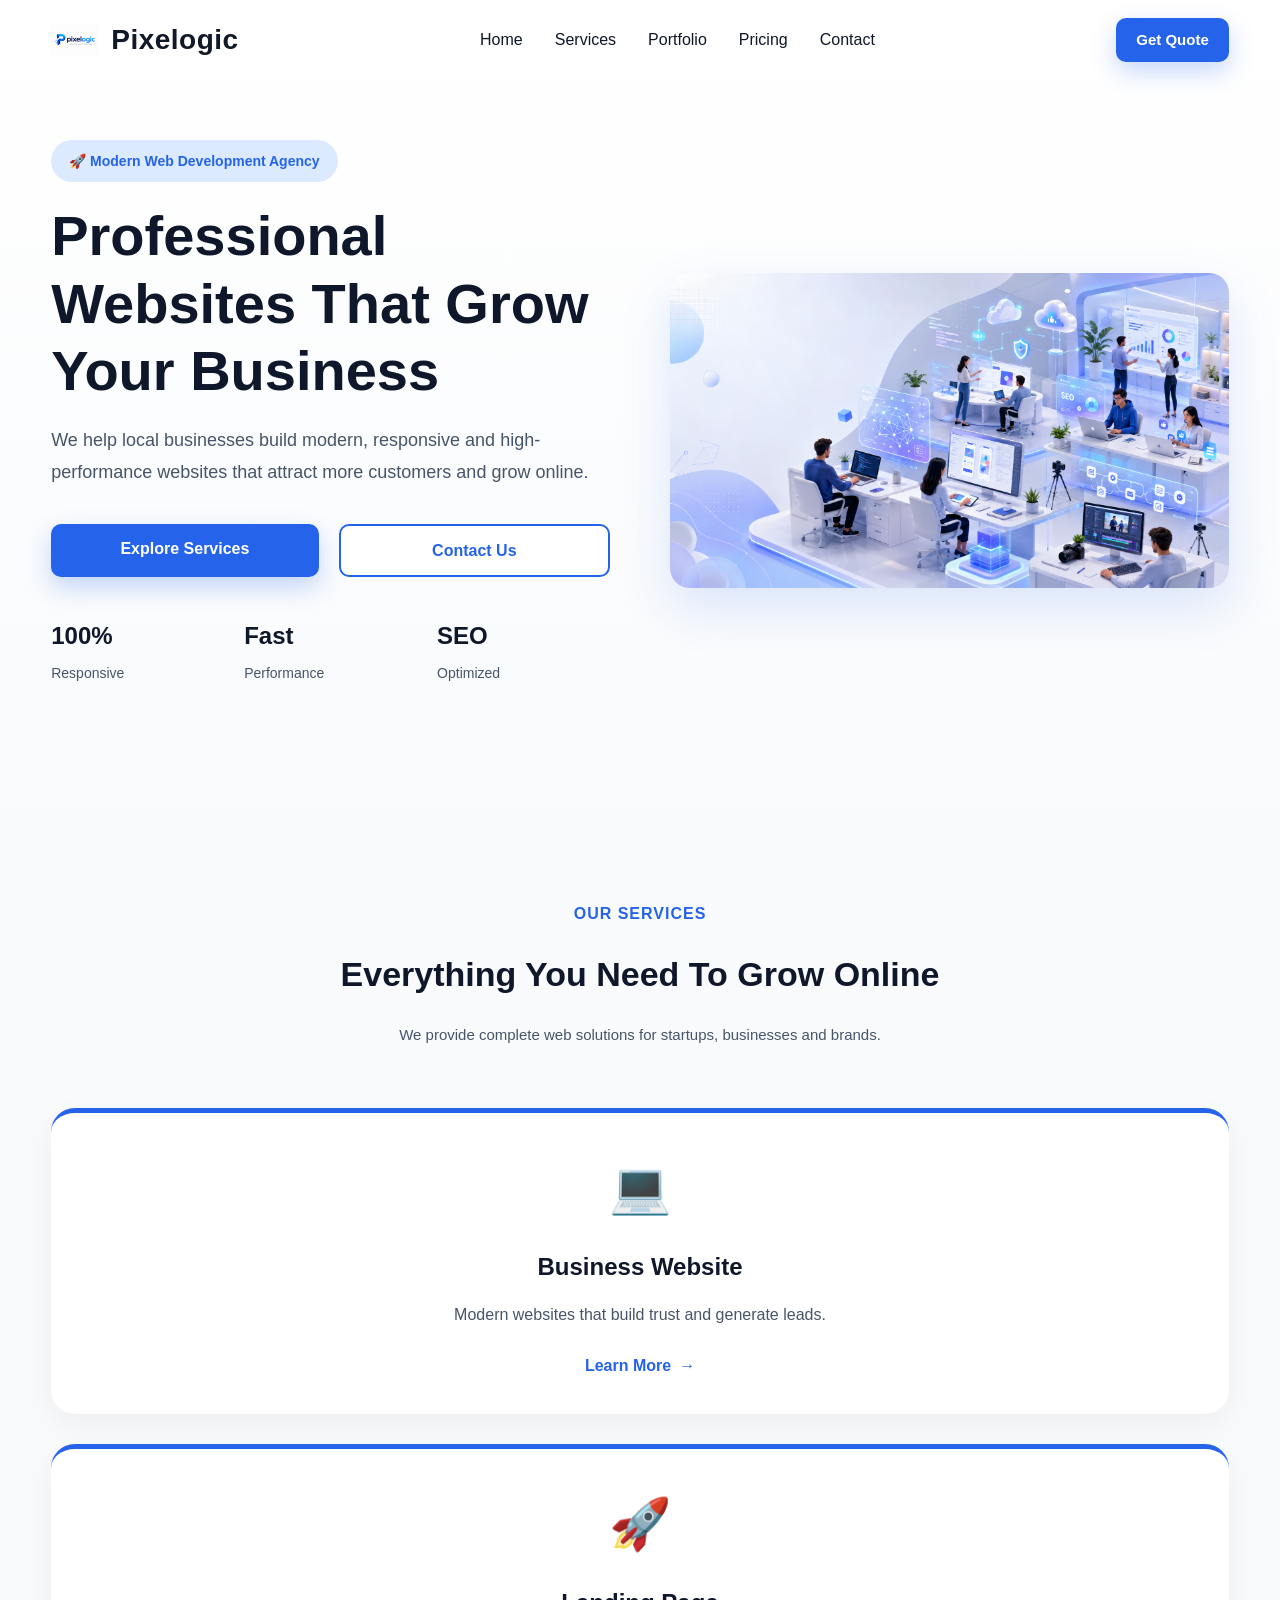
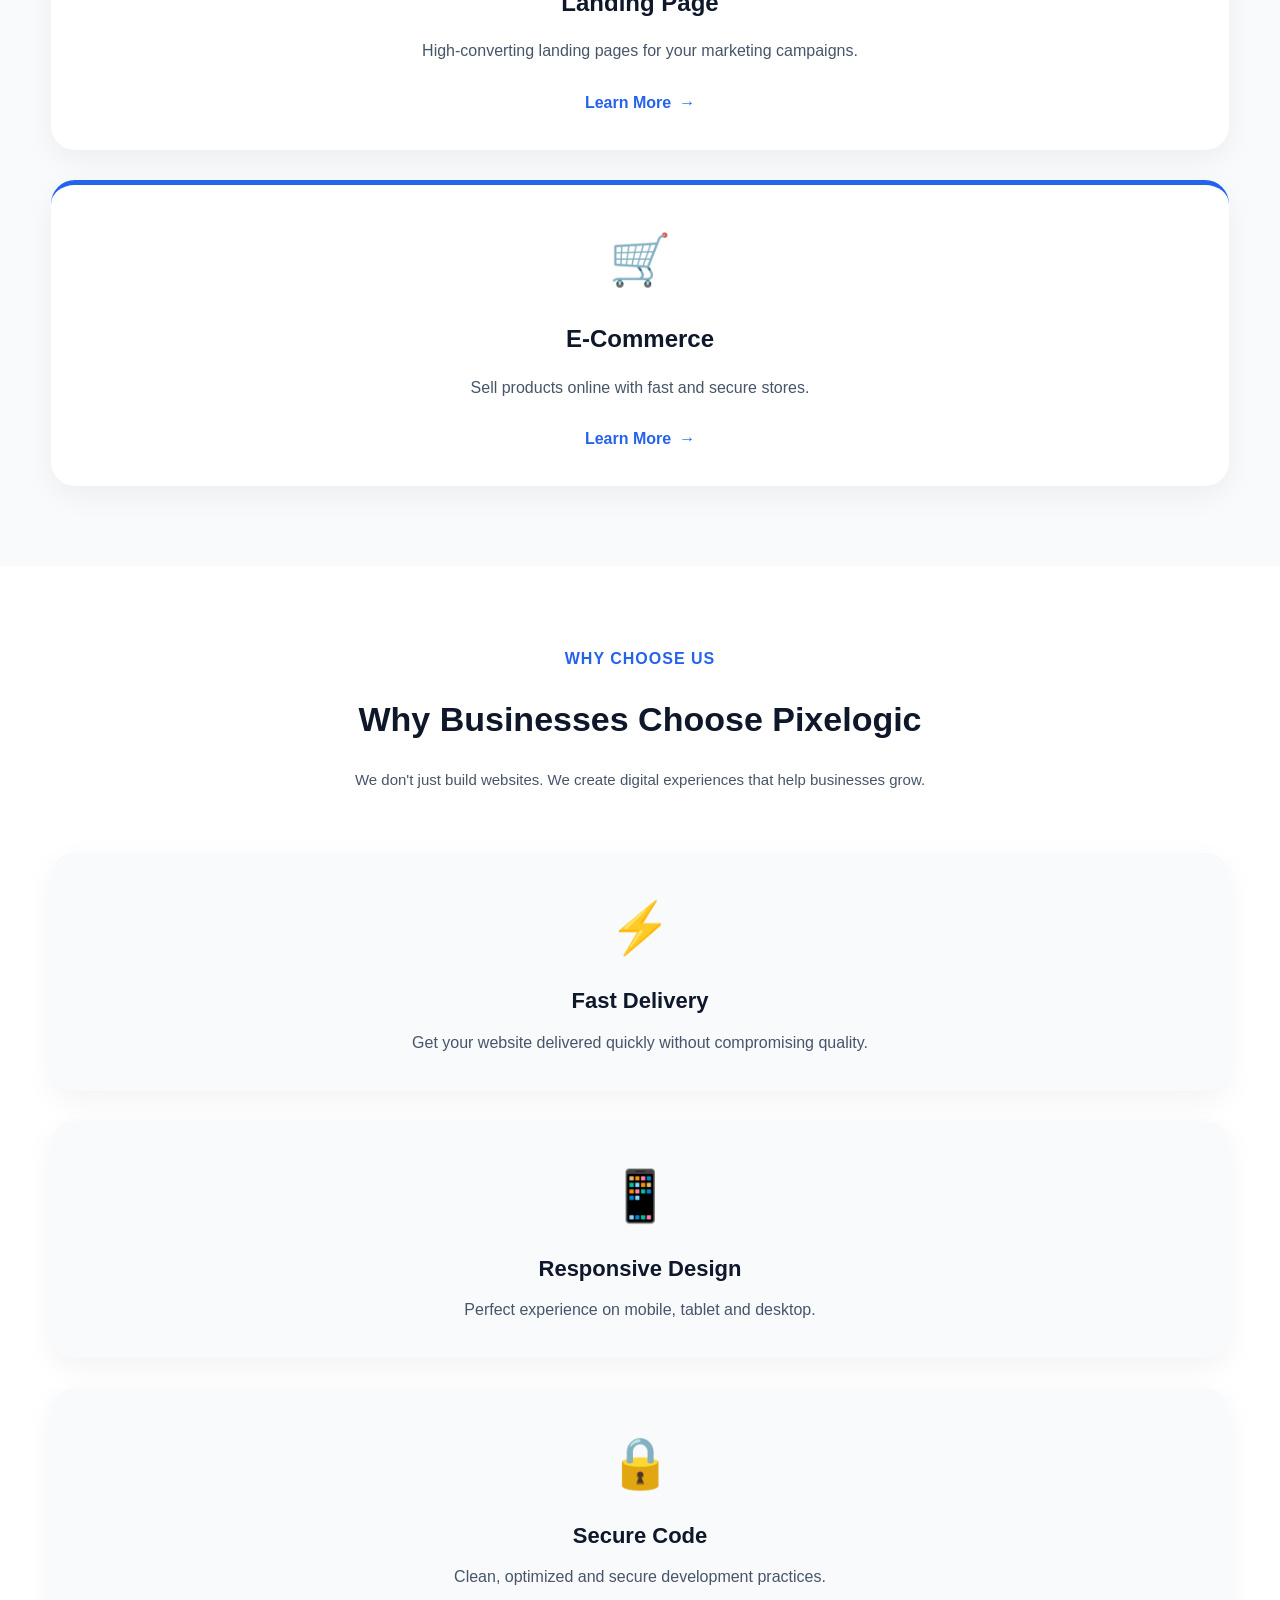
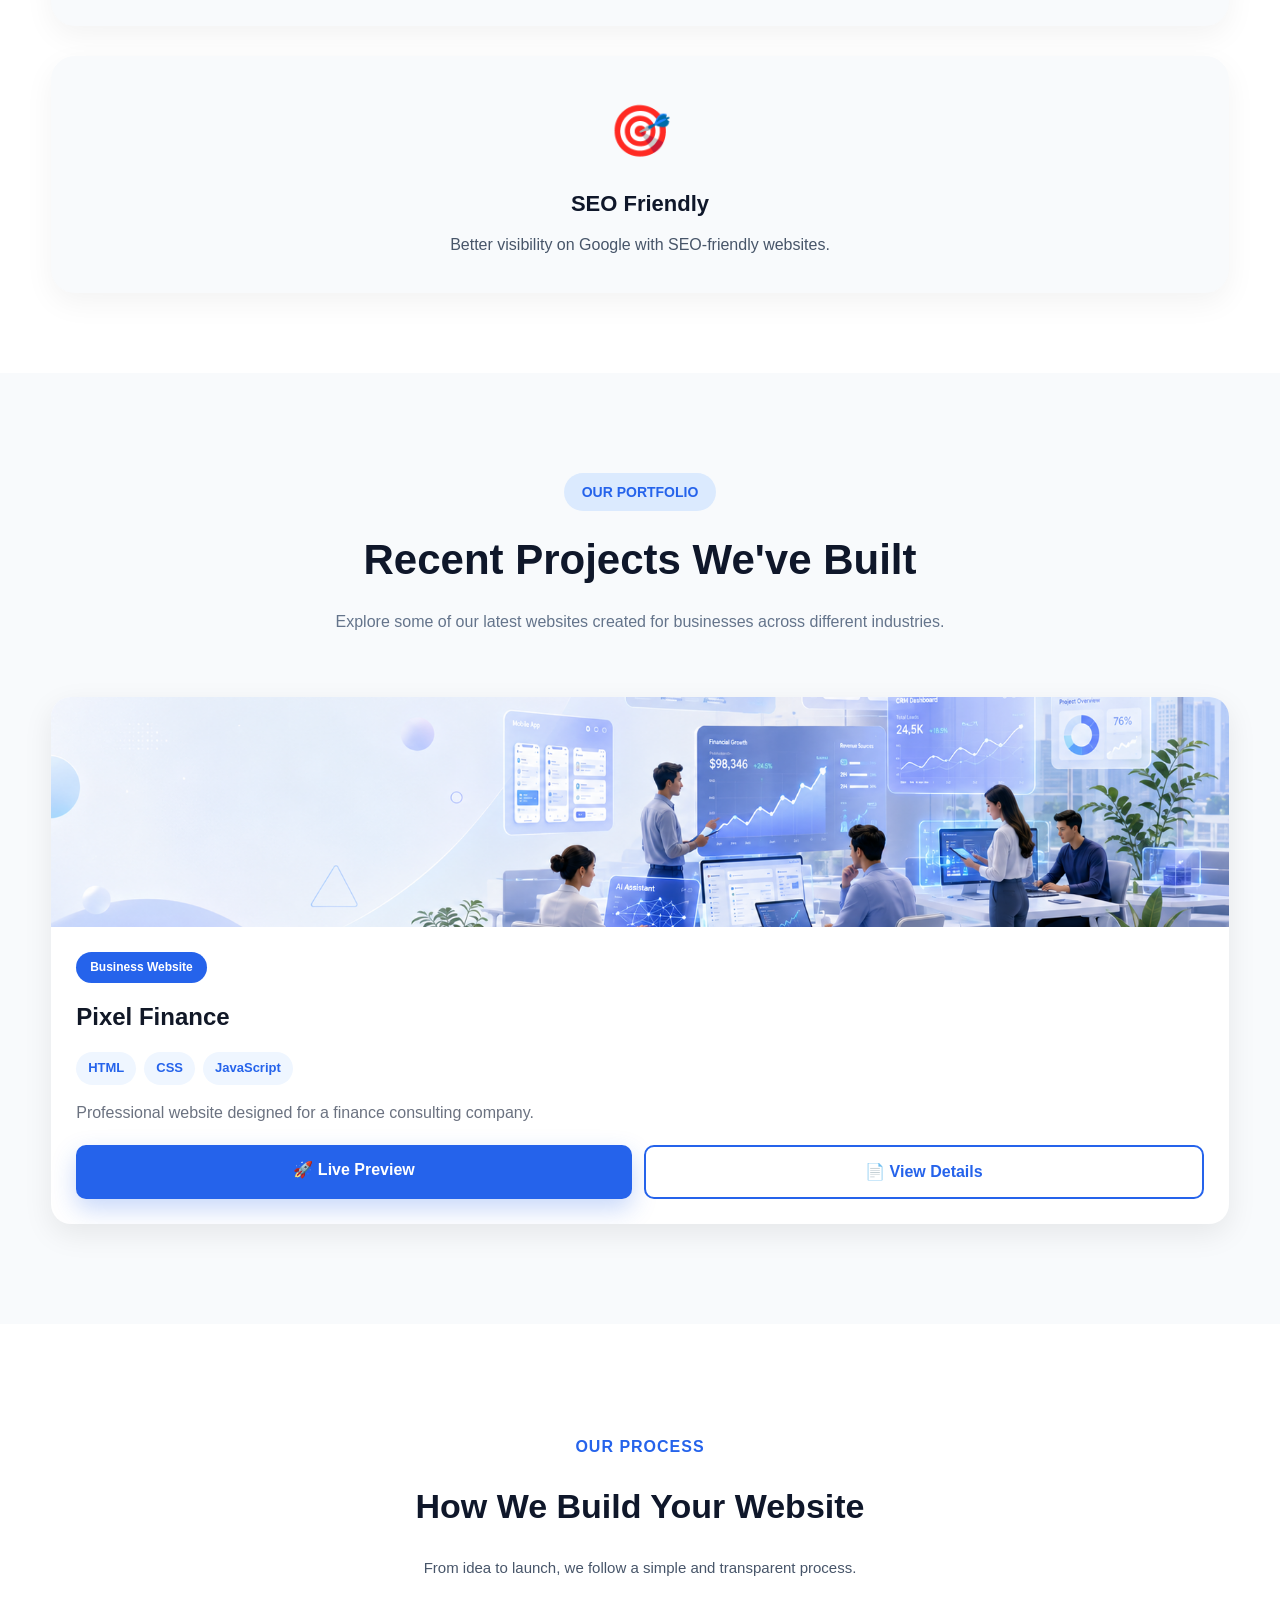
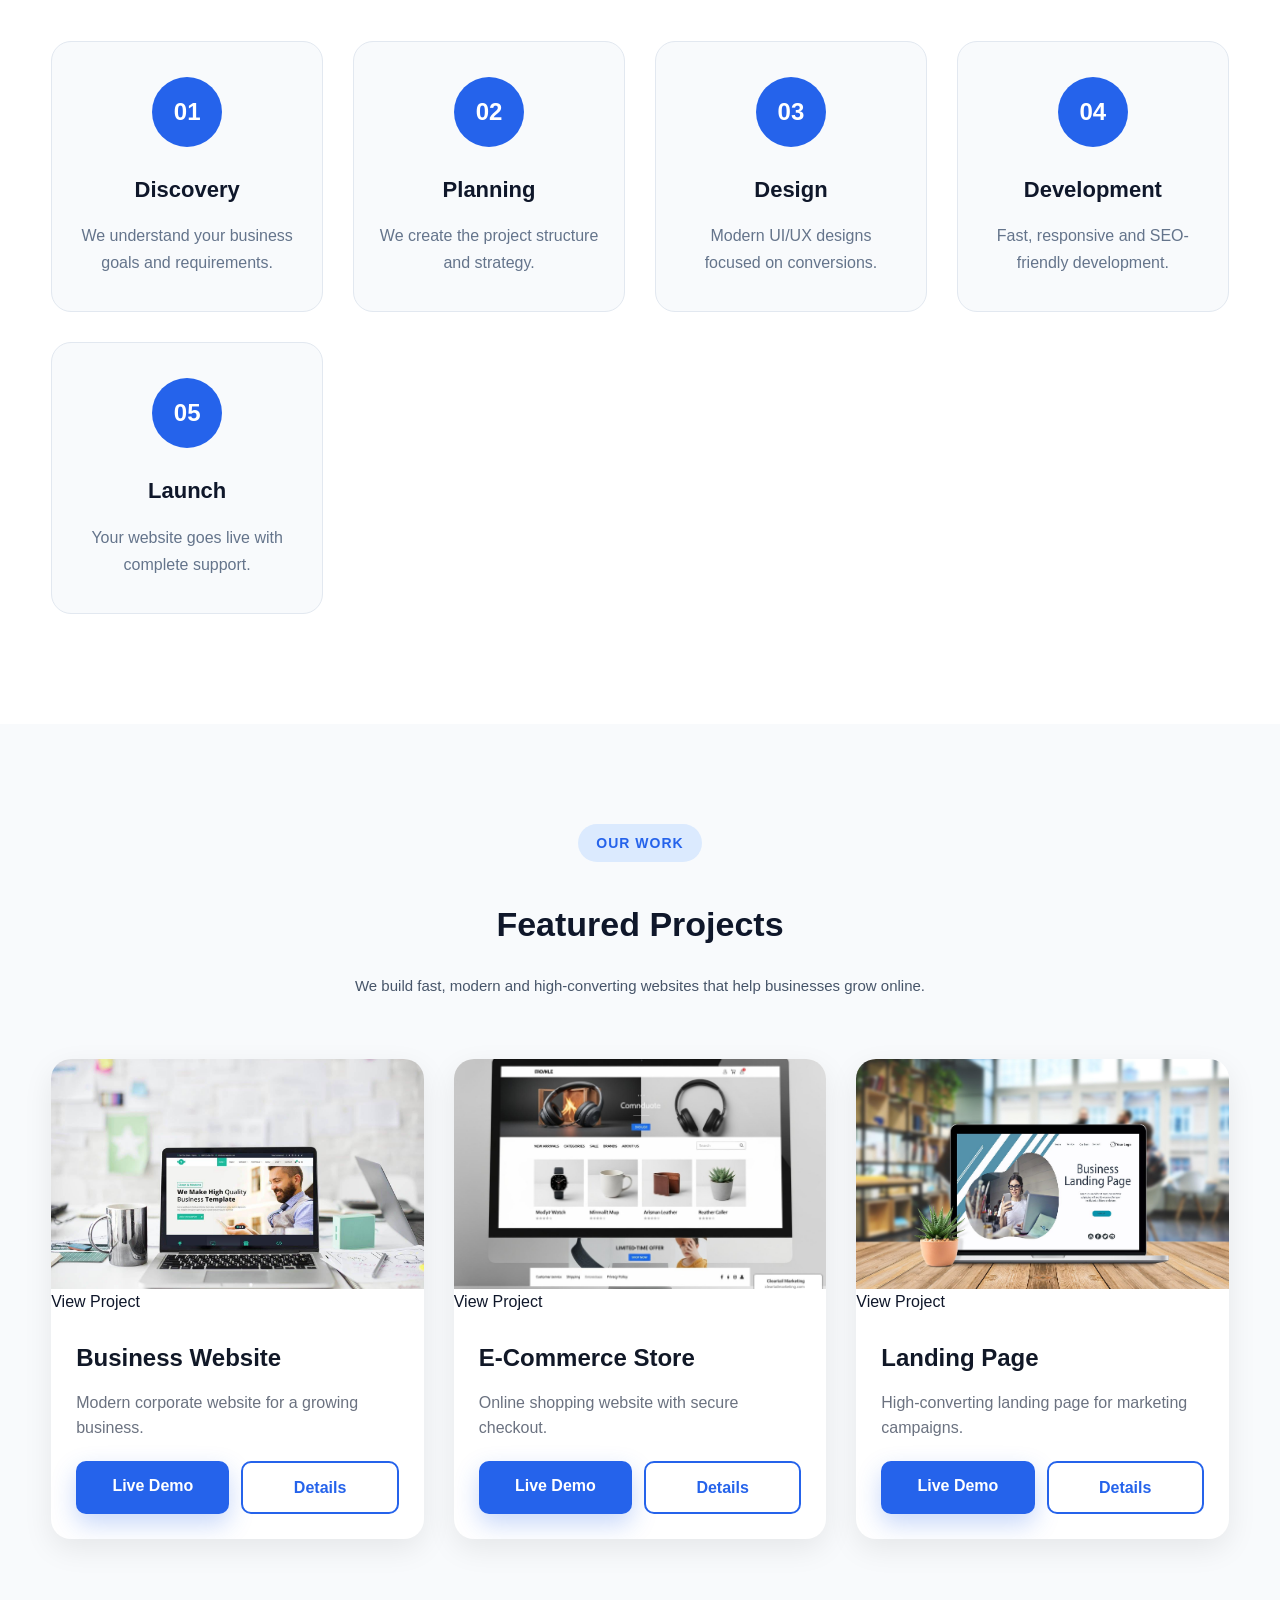
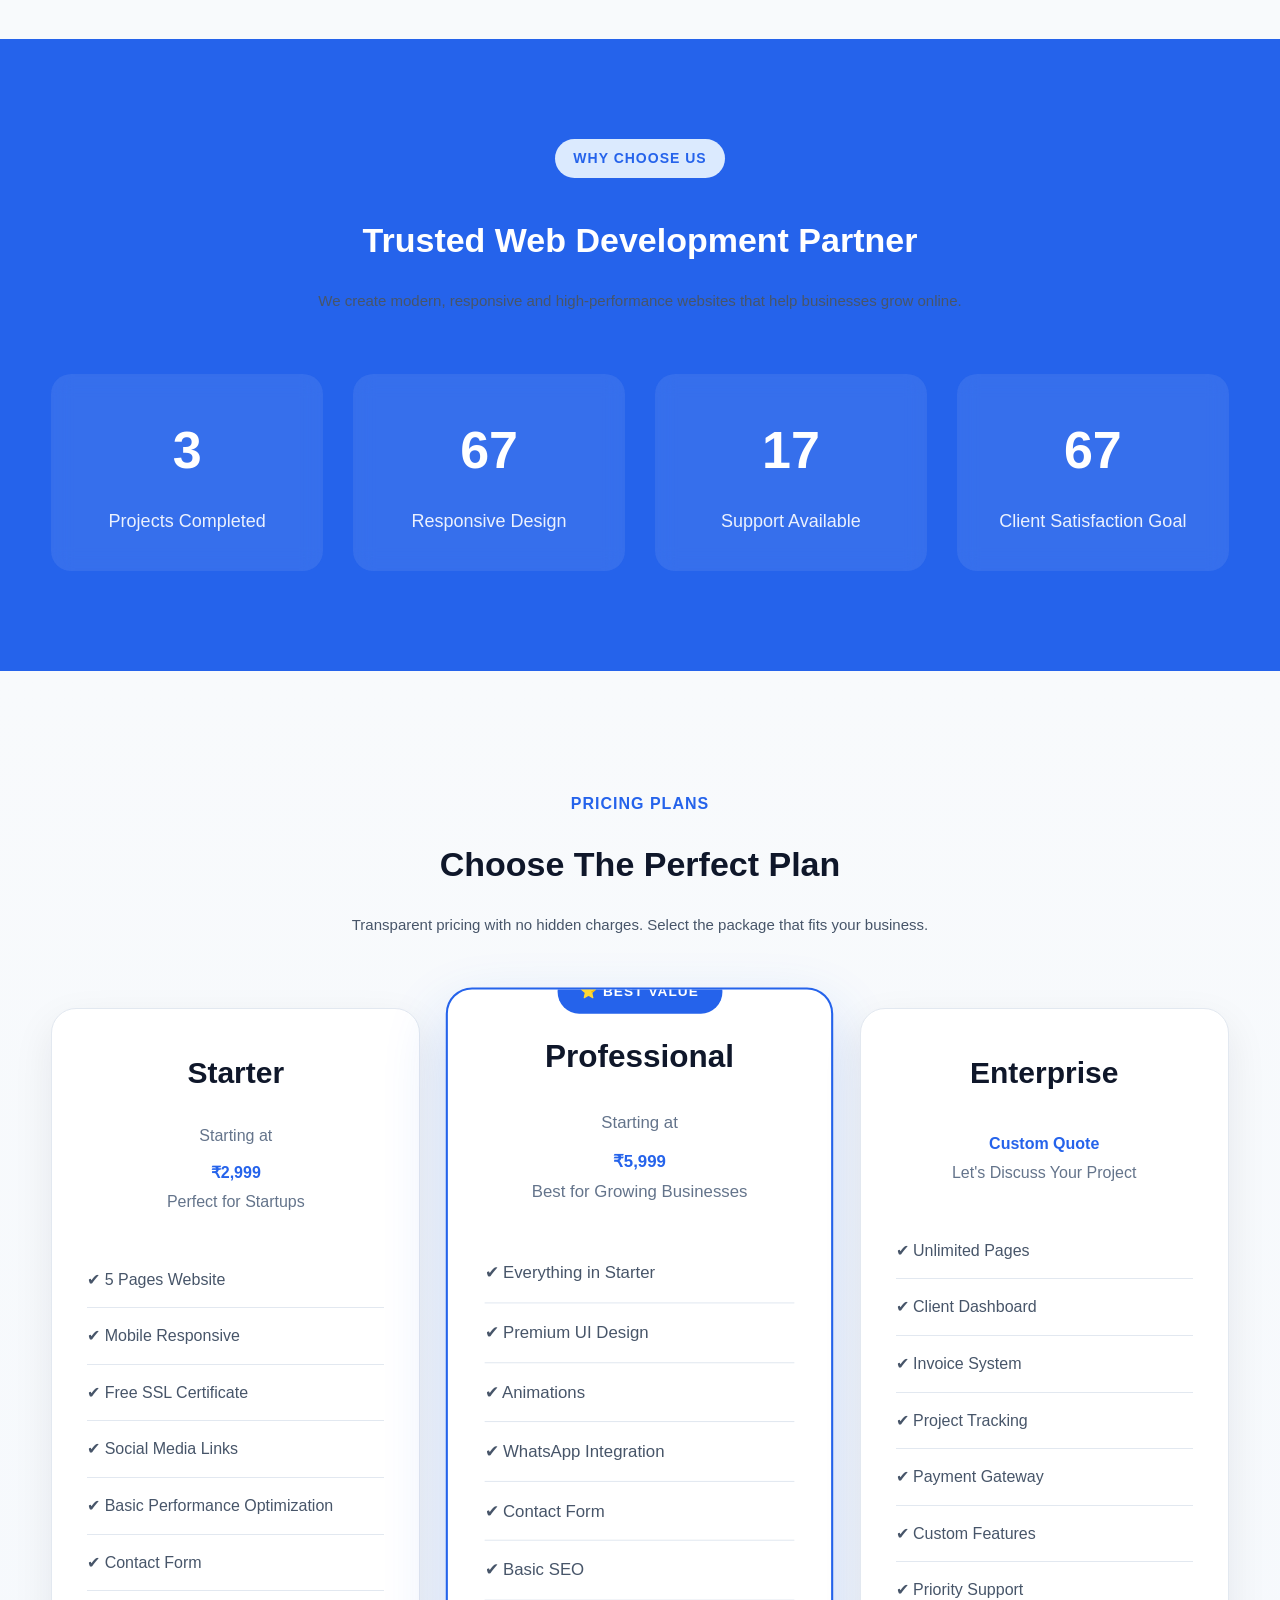
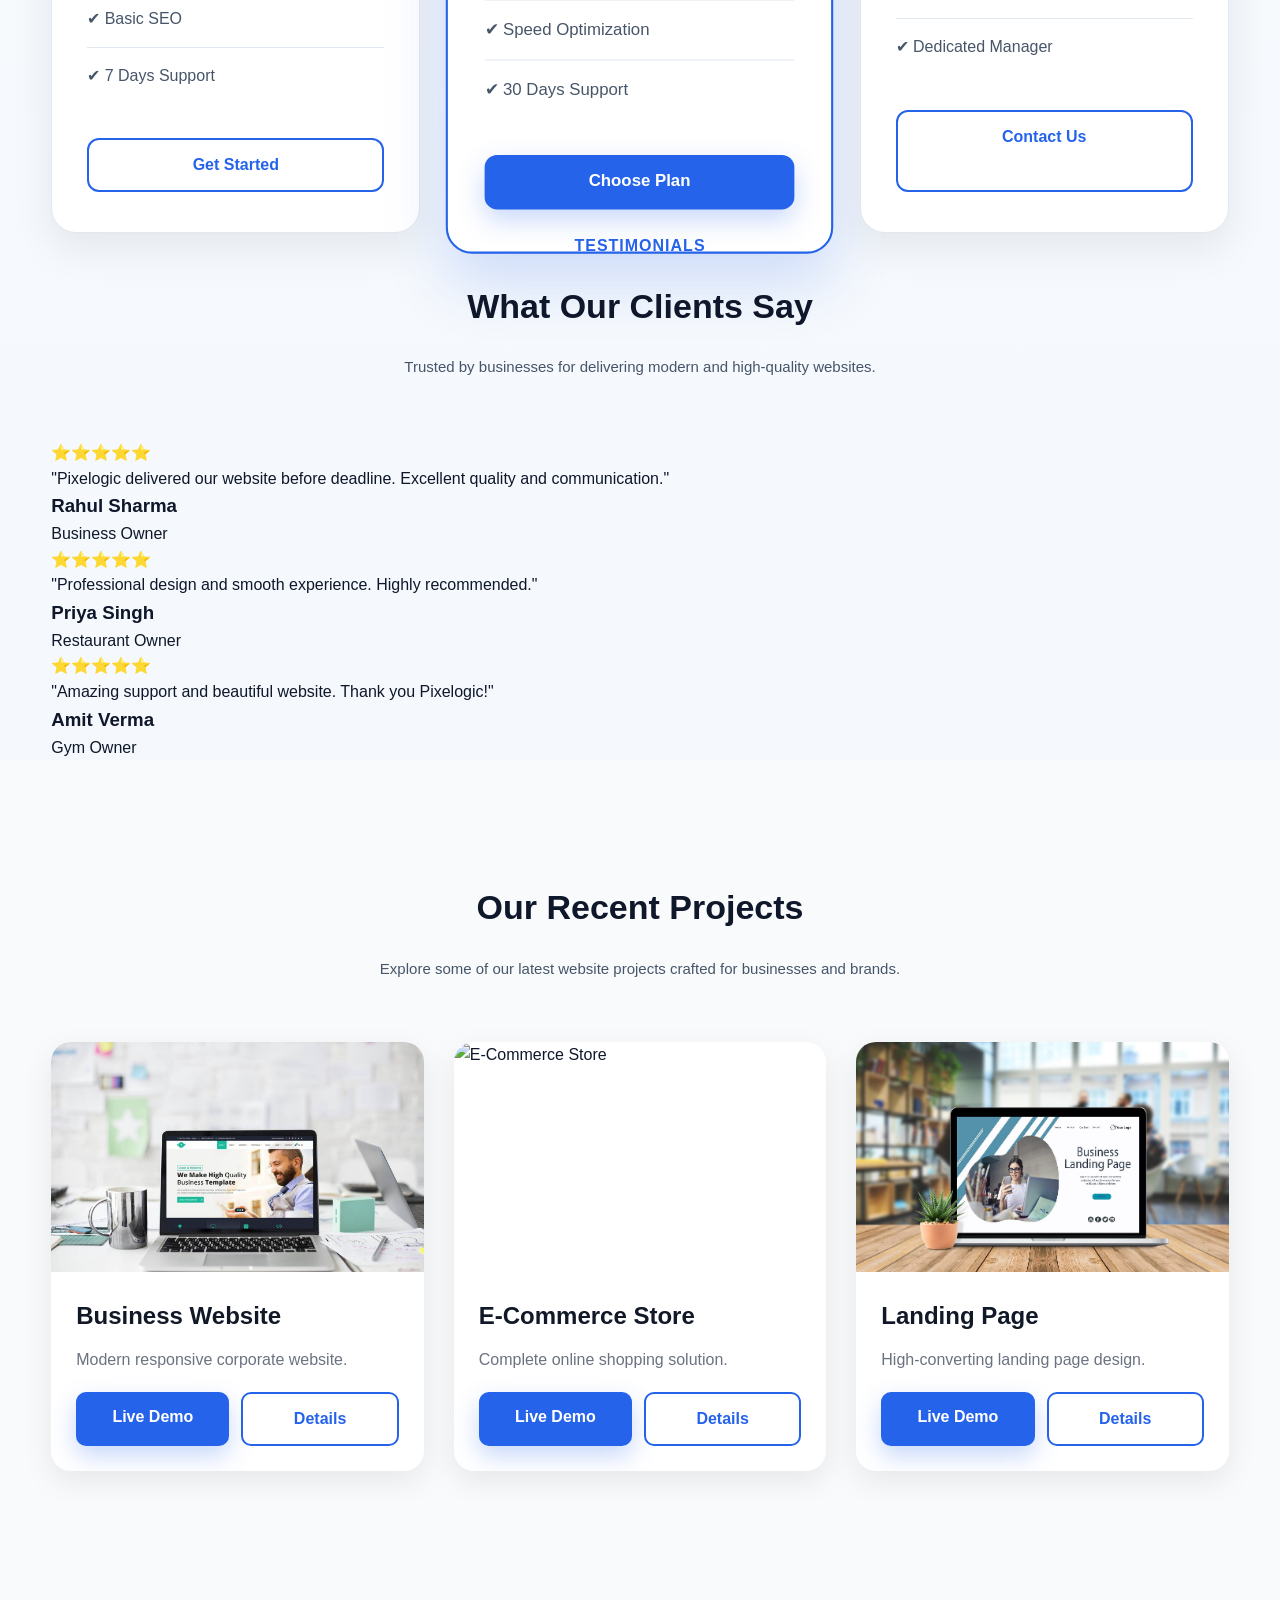
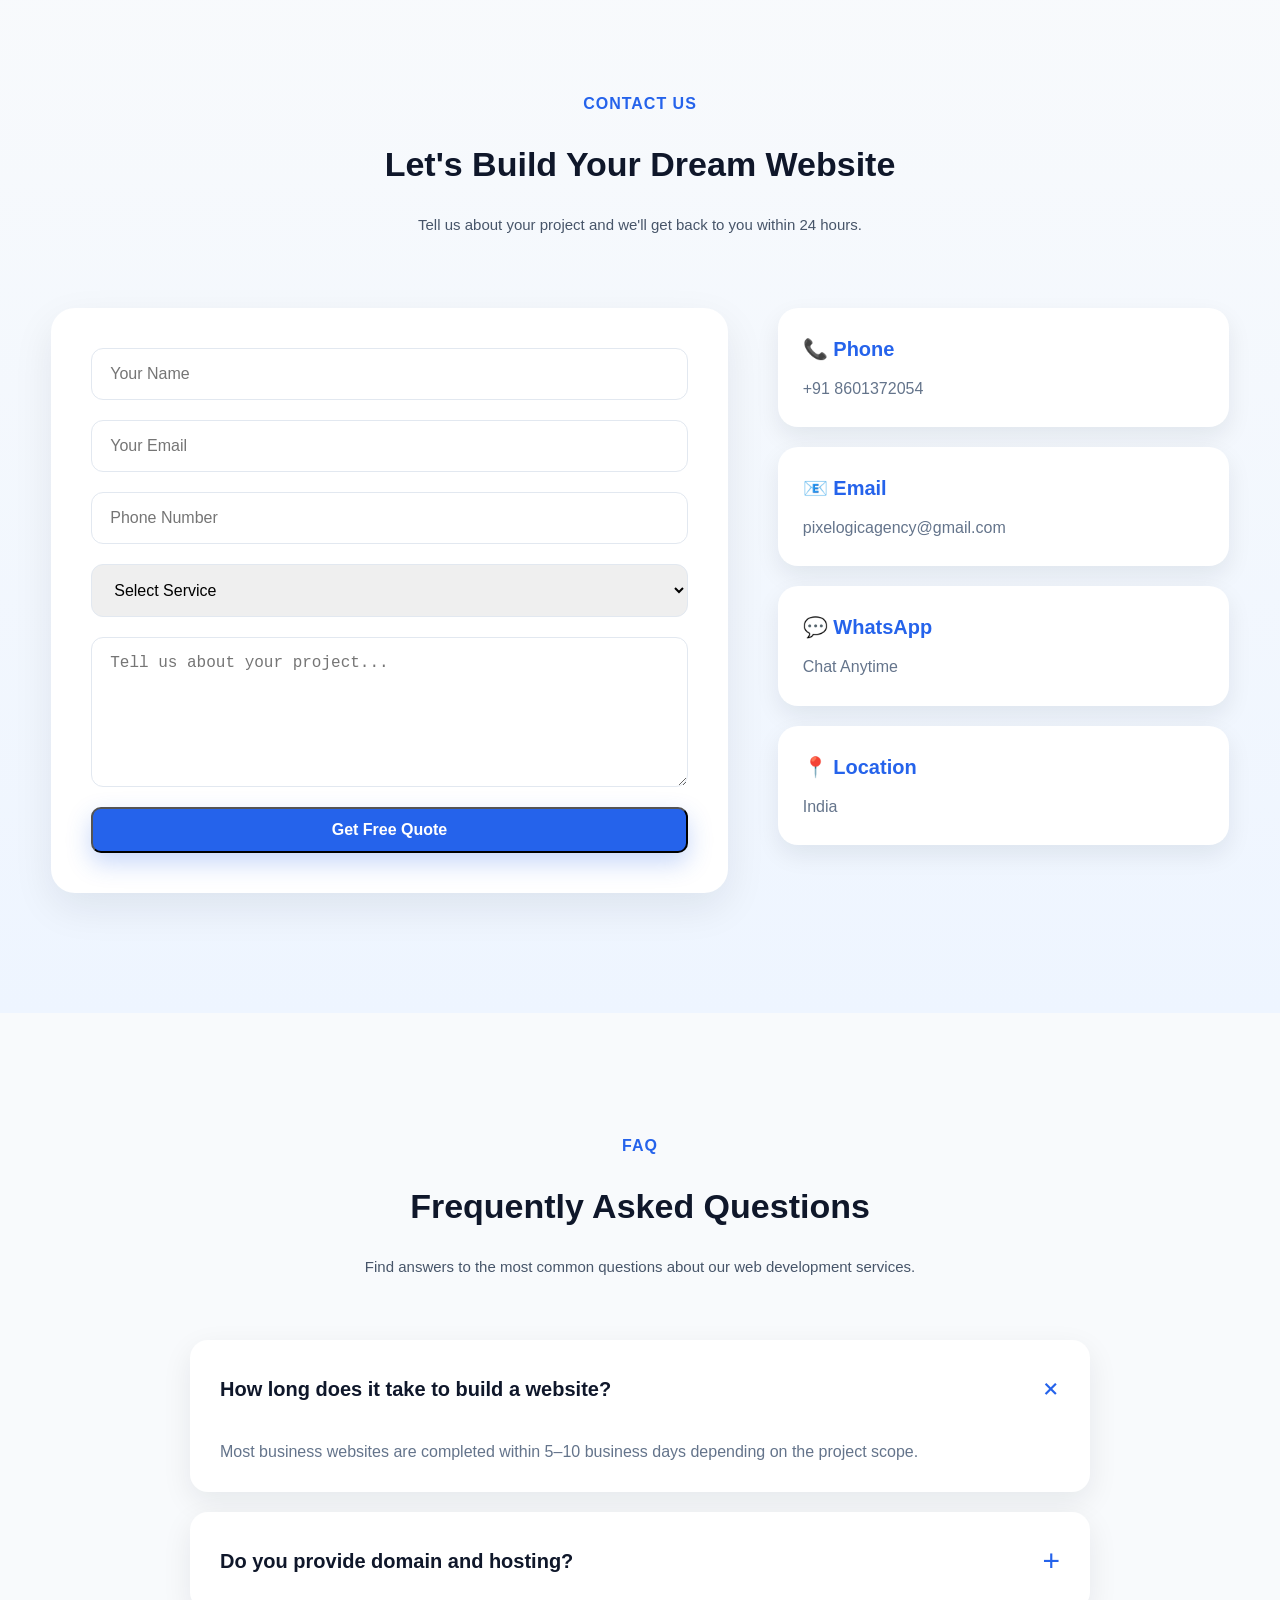
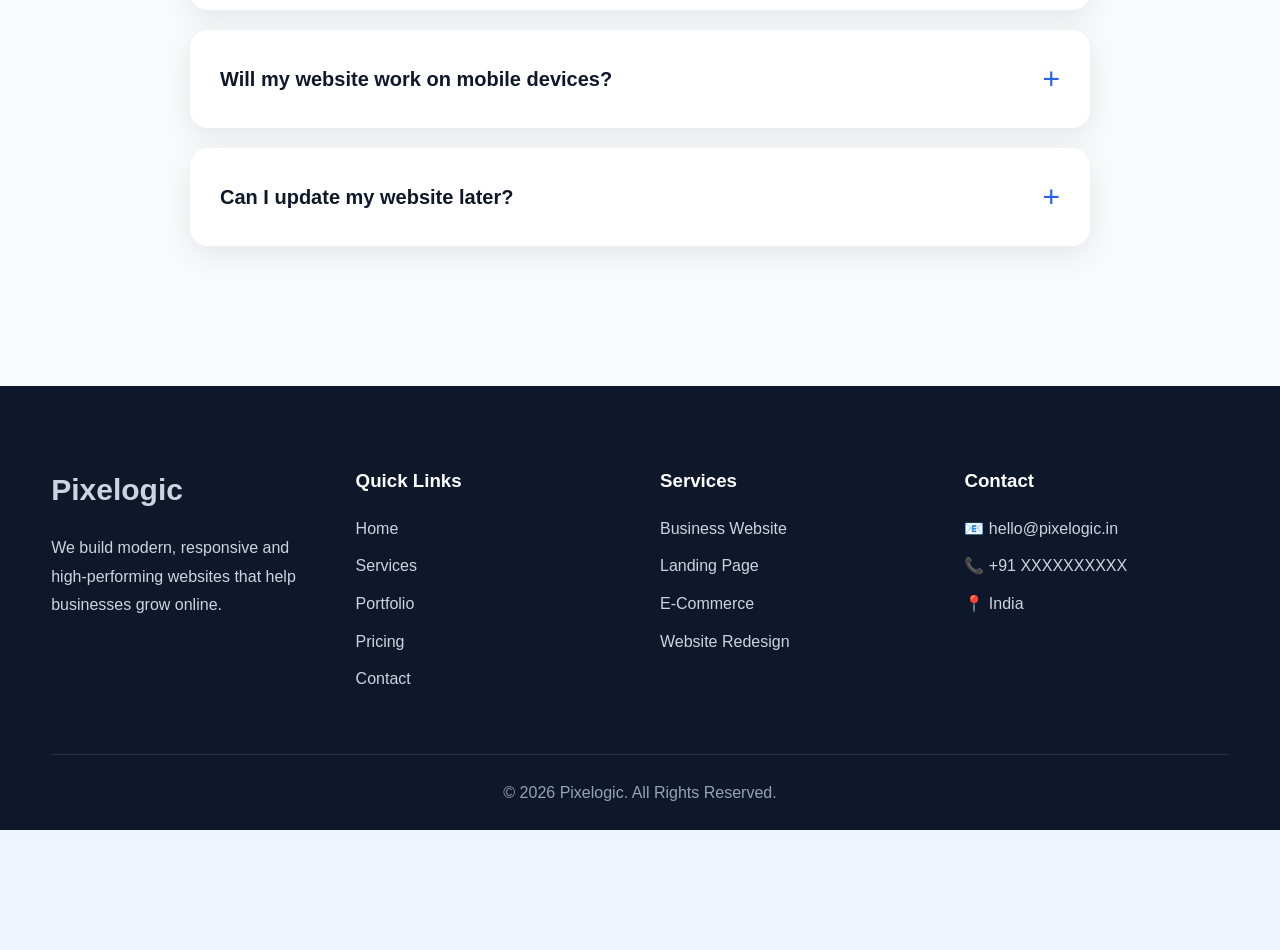
==== commit 795f259b: "Added Google Analytics" ====
--- a/index.html
+++ b/index.html
@@ -10,6 +10,23 @@
 
     <title>Pixelogic | Professional Website Development Agency</title>
 
+    <meta charset="UTF-8">
+<meta name="viewport" content="width=device-width, initial-scale=1.0">
+
+<title>Pixelogic | Professional Website Development Agency</title>
+
+<meta name="description"
+content="Pixelogic helps businesses build modern, responsive and high-performance websites that attract more customers and grow online.">
+
+<meta name="keywords"
+content="Website Development, Web Design, Business Website, Landing Page, E-commerce Website, Responsive Website, Pixelogic">
+
+<meta name="author" content="Pixelogic">
+
+<meta name="robots" content="index, follow">
+
+<link rel="canonical" href="https://pixelogic-agency.netlify.app/">
+
     <meta name="description"
         content="Pixelogic is a professional website development agency specializing in Business Websites, Landing Pages, E-Commerce Stores, Portfolio Websites, and Custom Web Solutions.">
 
@@ -31,9 +48,9 @@
 
     <meta property="og:type" content="website">
 
-    <meta property="og:url" content="https://pixelogic.in">
-
-    <meta property="og:image" content="https://pixelogic.in/assets/images/preview.png">
+    <meta property="og:url" content="https://pixelogic-agency.netlify.app">
+
+    <meta property="og:image" content="https://pixelogic-agency.netlify.app/assets/images/preview.png">
 
     <!-- Twitter Card -->
 
@@ -43,7 +60,9 @@
 
     <meta name="twitter:description" content="Modern, Responsive & SEO-Friendly Websites for Your Business.">
 
-    <meta name="twitter:image" content="https://pixelogic.in/assets/images/preview.png">
+    <meta name="twitter:image" content="https://pixelogic-agency.netlify.app/assets/images/preview.png">
+
+    <meta property="og:image" content="https://pixelogic-agency.netlify.app/assets/images/og-image.jpg">
 
 
     <!-- Google Fonts -->
@@ -67,6 +86,54 @@
 
     <script src="https://cdn.jsdelivr.net/npm/canvas-confetti@1.9.3/dist/confetti.browser.min.js"></script>
 
+    <link rel="icon" type="image/x-icon" href="assets/images/favicon.ico">
+
+<link rel="icon" type="image/png" sizes="32x32"
+href="assets/images/favicon-32x32.png">
+
+<link rel="icon" type="image/png" sizes="16x16"
+href="assets/images/favicon-16x16.png">
+
+<link rel="apple-touch-icon"
+href="assets/images/apple-touch-icon.png">
+
+<link rel="manifest"
+href="assets/images/site.webmanifest">
+
+<script type="application/ld+json">
+{
+  "@context":"https://schema.org",
+  "@type":"ProfessionalService",
+  "name":"Pixelogic",
+  "url":"https://pixelogic-agency.netlify.app",
+  "logo":"https://pixelogic-agency.netlify.app/assets/images/logo.png",
+  "image":"https://pixelogic-agency.netlify.app/assets/images/og-image.jpg",
+  "description":"Pixelogic is a professional website development agency providing business websites, landing pages, e-commerce websites and custom web solutions.",
+  "telephone":"+91-8601372054",
+  "email":"pixelogicagency@gmail.com",
+  "address":{
+    "@type":"PostalAddress",
+    "addressCountry":"IN"
+  },
+  "areaServed":"India",
+  "priceRange":"₹₹",
+  "sameAs":[]
+}
+</script>
+<!-- Google tag (gtag.js) -->
+<script async src="https://www.googletagmanager.com/gtag/js?id=G-QPDJFQTN4H"></script>
+
+<script>
+window.dataLayer = window.dataLayer || [];
+
+function gtag(){
+    dataLayer.push(arguments);
+}
+
+gtag('js', new Date());
+
+gtag('config', 'G-QPDJFQTN4H');
+</script>
 </head>
 
 <body>
--- a/assets/css/style.css
+++ b/assets/css/style.css
@@ -86,27 +86,39 @@
                 HEADER
 ========================================== */
 
-.header {
-
-    position: sticky;
-
-    top: 0;
-
-    left: 0;
-
-    width: 100%;
-
-    z-index: 1000;
-
-    background: #ffffff;
-
-    box-shadow: 0 4px 20px rgba(0, 0, 0, .08);
+.header{
+
+    position:fixed;
+
+    top:0;
+    left:0;
+
+    width:100%;
+
+    z-index:1000;
+
+    background:rgba(255,255,255,.75);
+
+    backdrop-filter:blur(18px);
+
+    -webkit-backdrop-filter:blur(18px);
+
+    border-bottom:1px solid rgba(255,255,255,.2);
+
+    transition:.35s ease;
+
+}
+.header.scrolled{
+
+    background:rgba(255,255,255,.95);
+
+    box-shadow:0 15px 40px rgba(15,23,42,.08);
 
 }
 
 .navbar {
 
-    min-height: 80px;
+    height: 80px;
 
     padding: 12px 0;
 
@@ -297,6 +309,8 @@
     font-family: var(--heading-font);
 
     color: var(--primary);
+
+    transition:.3s ease;
 }
 
 .nav-links {
@@ -2024,6 +2038,12 @@
     color: #111827;
 }
 
+.logo:hover{
+
+    transform:scale(1.05);
+
+}
+
 .logo-img {
 
     width: 48px;
@@ -2151,14 +2171,84 @@
         font-weight: 600;
 
     }
+    .nav-links a.active{
+
+    color:#2563EB;
+
+}
+
+.nav-links a.active::after{
+
+    width:100%;
+
+}
 
     /* ================= HERO ================= */
 
-    .hero {
-
-        padding: 110px 0 70px;
-
-    }
+    .hero{
+
+    position:relative;
+
+    overflow:hidden;
+
+    padding:160px 0 120px;
+
+    background:linear-gradient(
+        135deg,
+        #ffffff 0%,
+        #f8fbff 40%,
+        #eef5ff 100%
+    );
+
+}
+
+.hero::before{
+
+    content:"";
+
+    position:absolute;
+
+    width:450px;
+
+    height:450px;
+
+    background:#2563EB;
+
+    filter:blur(180px);
+
+    opacity:.10;
+
+    top:-150px;
+
+    left:-120px;
+
+    border-radius:50%;
+
+}
+
+.hero::after{
+
+    content:"";
+
+    position:absolute;
+
+    width:350px;
+
+    height:350px;
+
+    background:#60A5FA;
+
+    filter:blur(160px);
+
+    opacity:.10;
+
+    bottom:-120px;
+
+    right:-80px;
+
+    border-radius:50%;
+
+}
 
     .hero-container {
 
@@ -2174,6 +2264,10 @@
 
         width: 100%;
 
+        position: relative;
+
+        z-index: 2;
+
     }
 
     .hero-content h1 {
@@ -2182,6 +2276,8 @@
 
         line-height: 1.3;
 
+        animation: fadeUp .8s ease;
+
     }
 
     .hero-content p {
@@ -2190,6 +2286,8 @@
 
         max-width: 100%;
 
+        animation:fadeUp 1s ease;
+
     }
 
     .hero-buttons {
@@ -2200,7 +2298,29 @@
 
         gap: 15px;
 
-    }
+        animation:fadeUp 1.2s ease;
+
+    }
+
+    @keyframes fadeUp{
+
+    from{
+
+        opacity:0;
+
+        transform:translateY(40px);
+
+    }
+
+    to{
+
+        opacity:1;
+
+        transform:translateY(0);
+
+    }
+
+}
 
     .hero-buttons a {
 
@@ -2210,6 +2330,32 @@
 
     }
 
+    .hero-buttons .btn-primary{
+
+    padding:16px 34px;
+
+    border-radius:14px;
+
+    transition:.35s;
+
+}
+
+.hero-buttons .btn-primary:hover{
+
+    transform:translateY(-6px);
+
+    box-shadow:0 18px 45px rgba(37,99,235,.35);
+
+}
+
+.hero-buttons .btn-secondary{
+
+    padding:16px 34px;
+
+    border-radius:14px;
+
+}
+
     .hero-image {
 
         width: 100%;
@@ -2224,6 +2370,32 @@
 
         margin: auto;
 
+    animation:floatImage 4s ease-in-out infinite;
+
+}
+
+@keyframes floatImage{
+
+    0%{
+
+        transform:translateY(0);
+
+    }
+
+    50%{
+
+        transform:translateY(-18px);
+
+    }
+
+    100%{
+
+        transform:translateY(0);
+
+    }
+
+}
+
     }
 
     .hero-stats {
@@ -2303,8 +2475,6 @@
         font-size: 15px;
 
     }
-
-}
 
 @media (max-width:992px) {
 
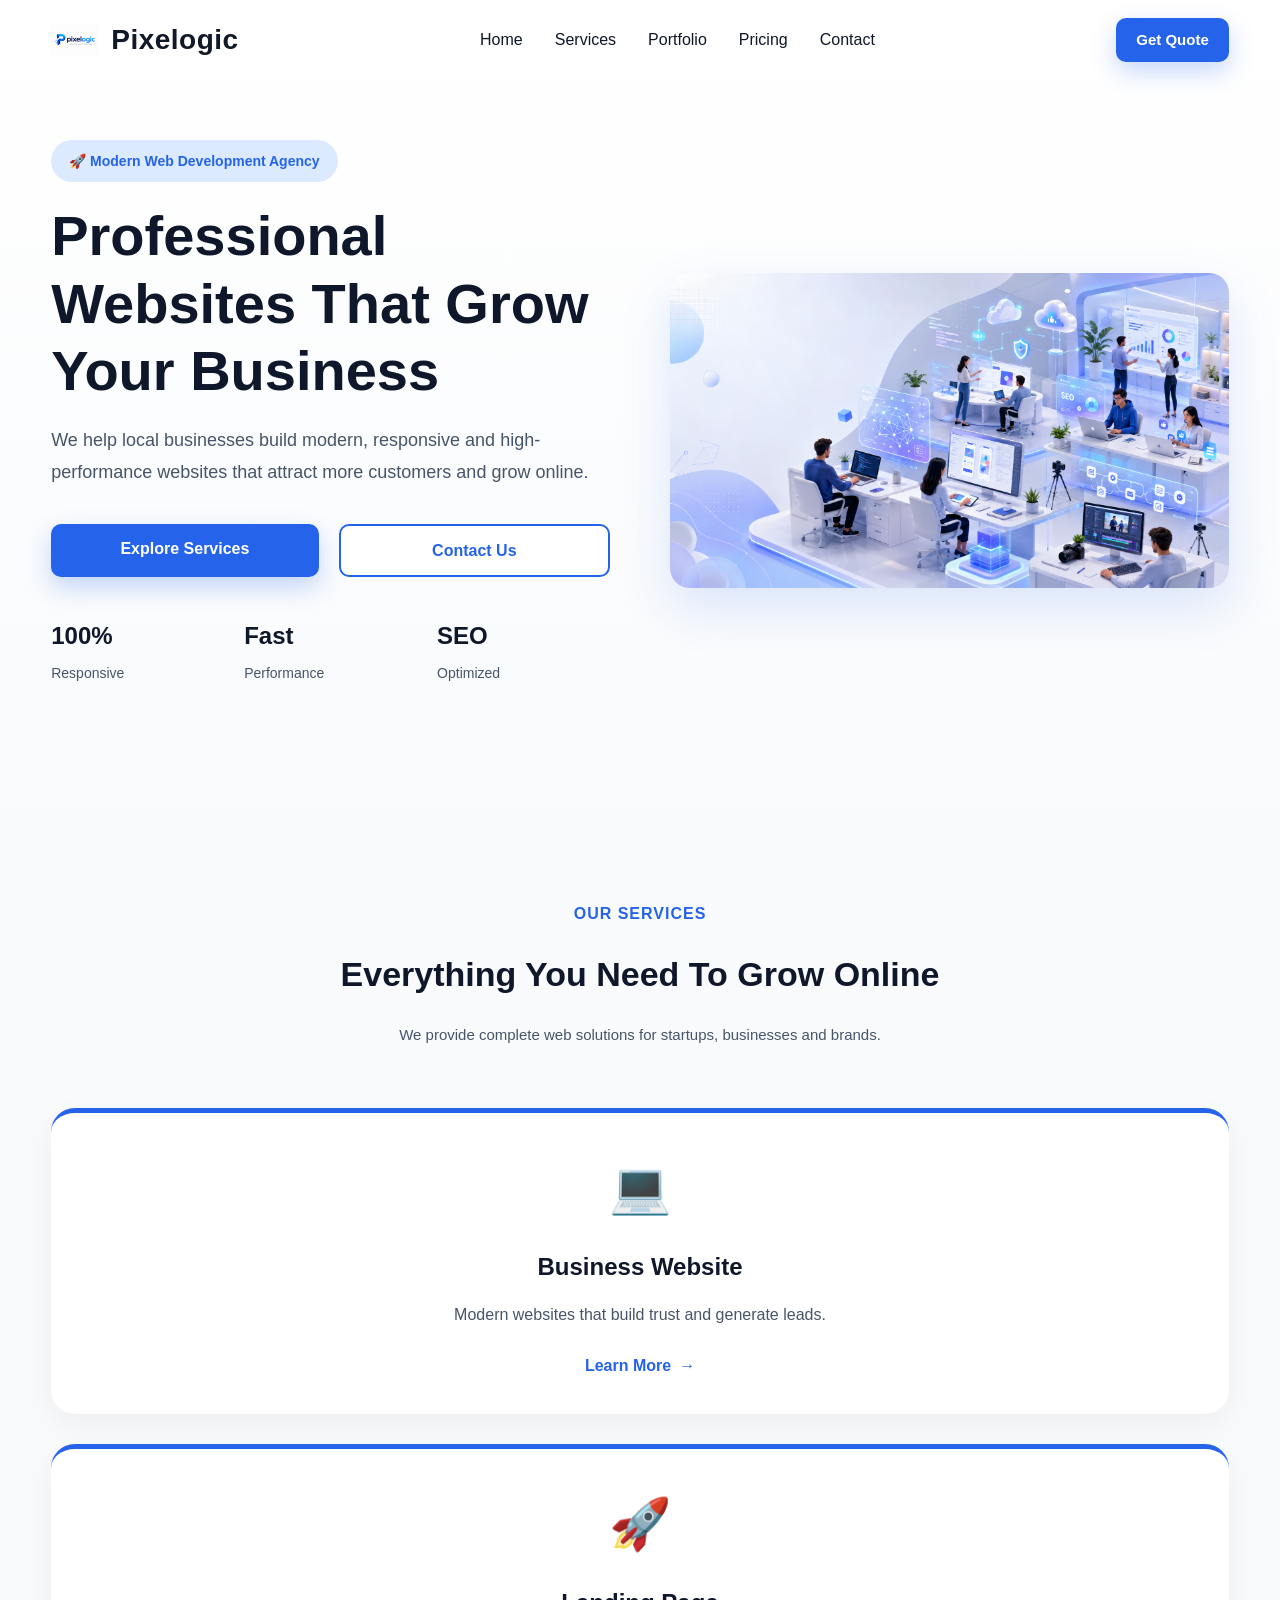
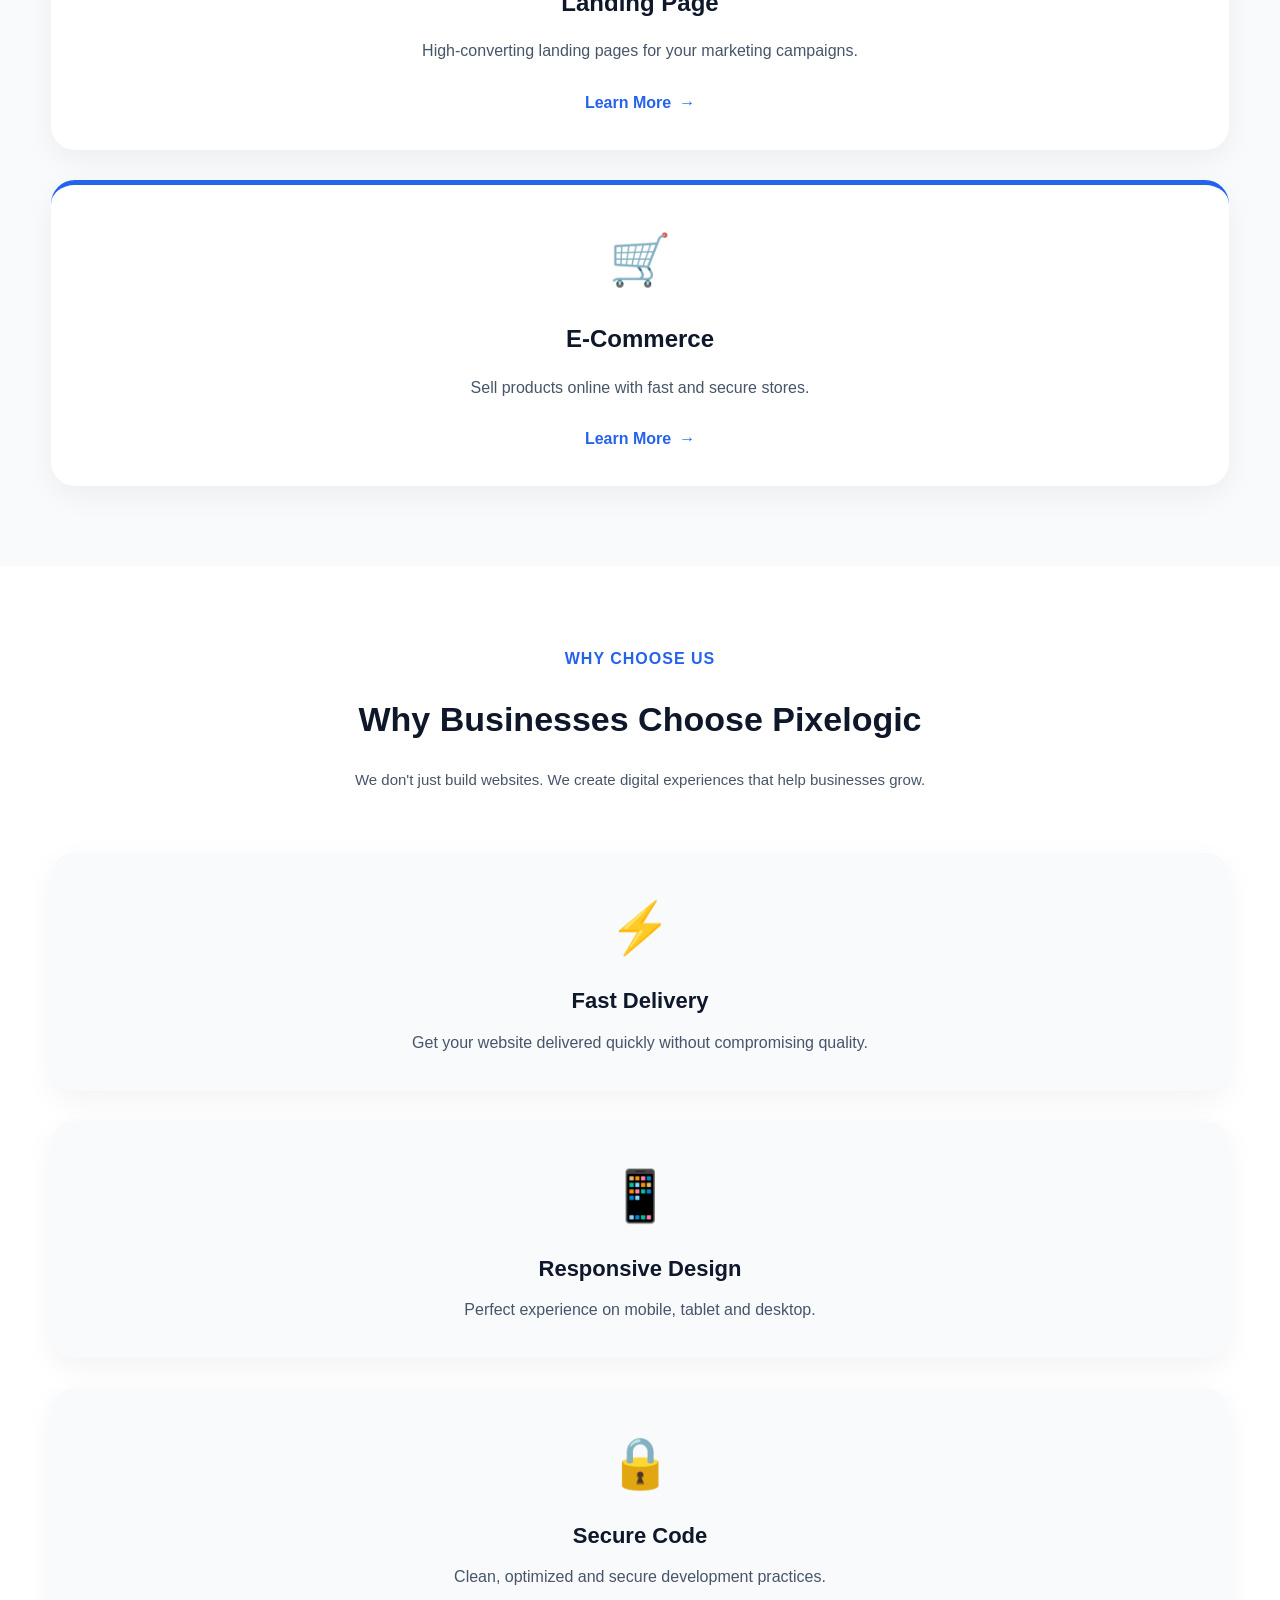
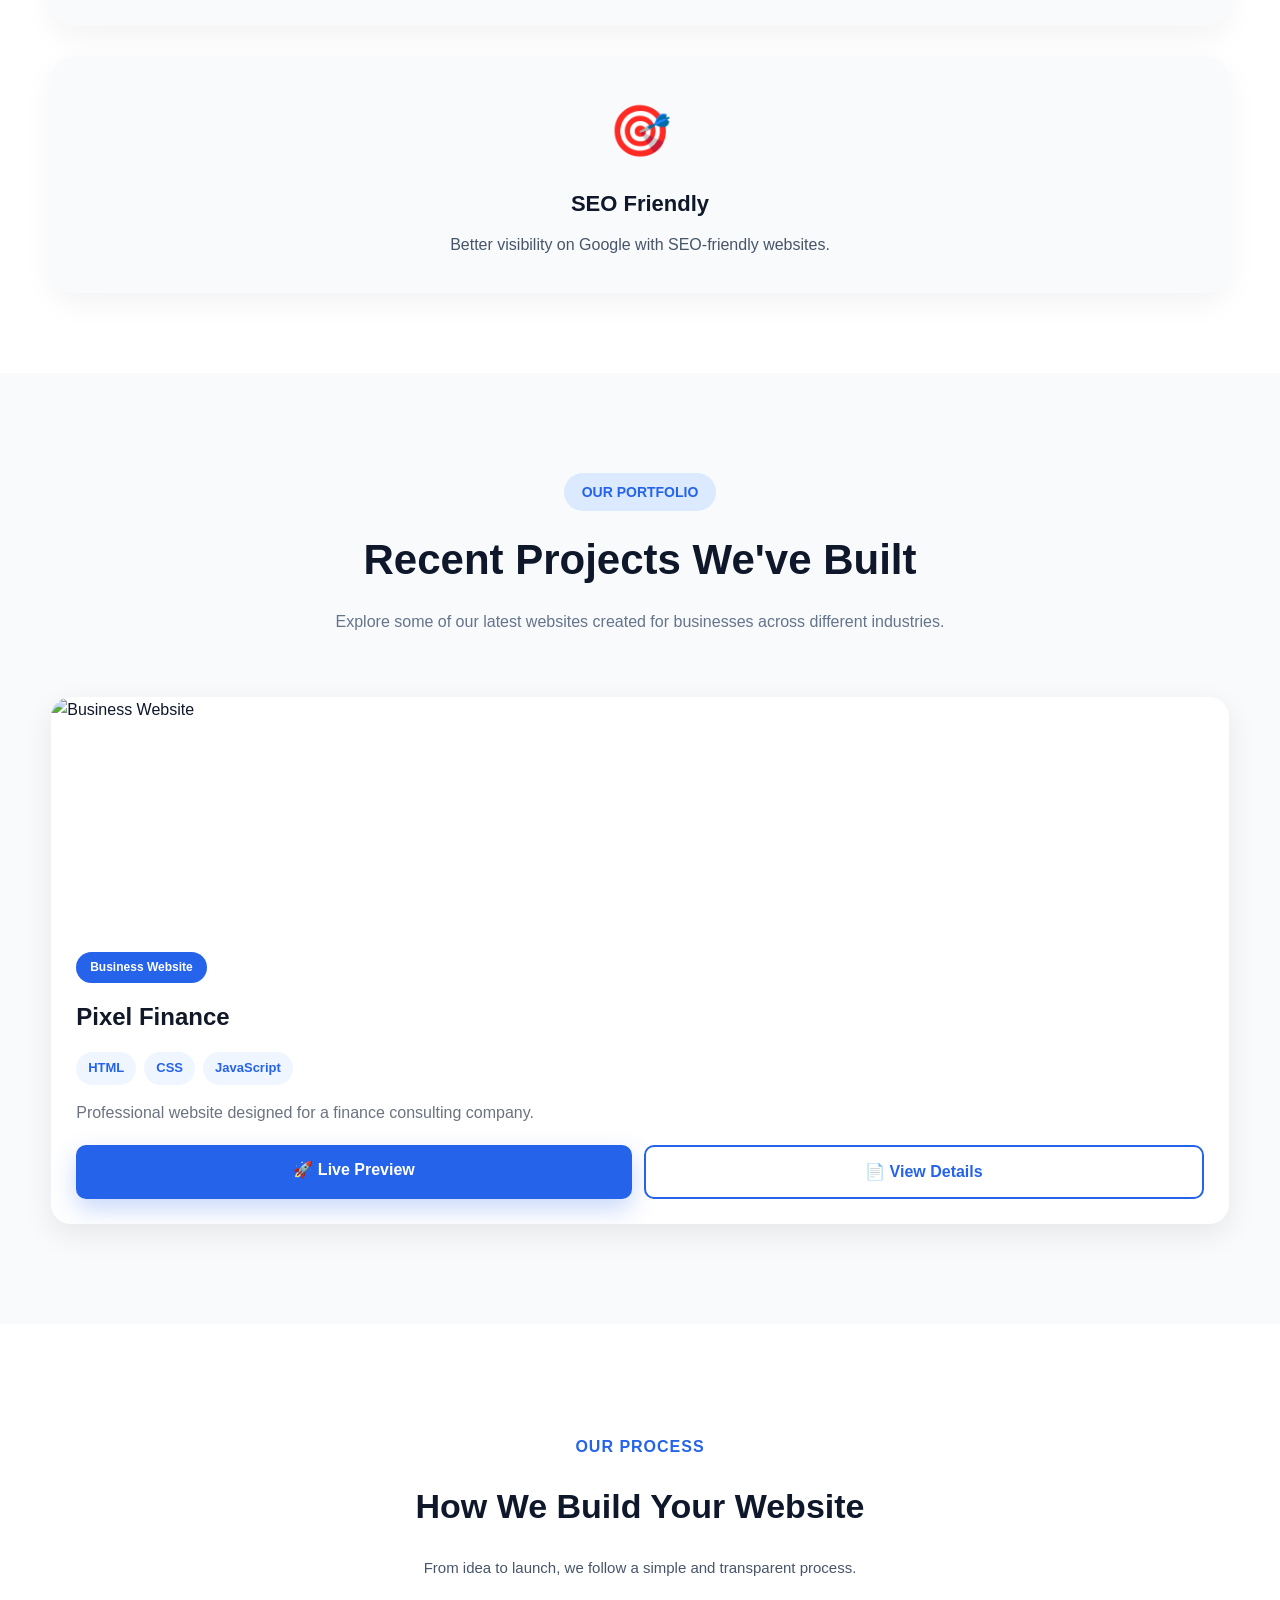
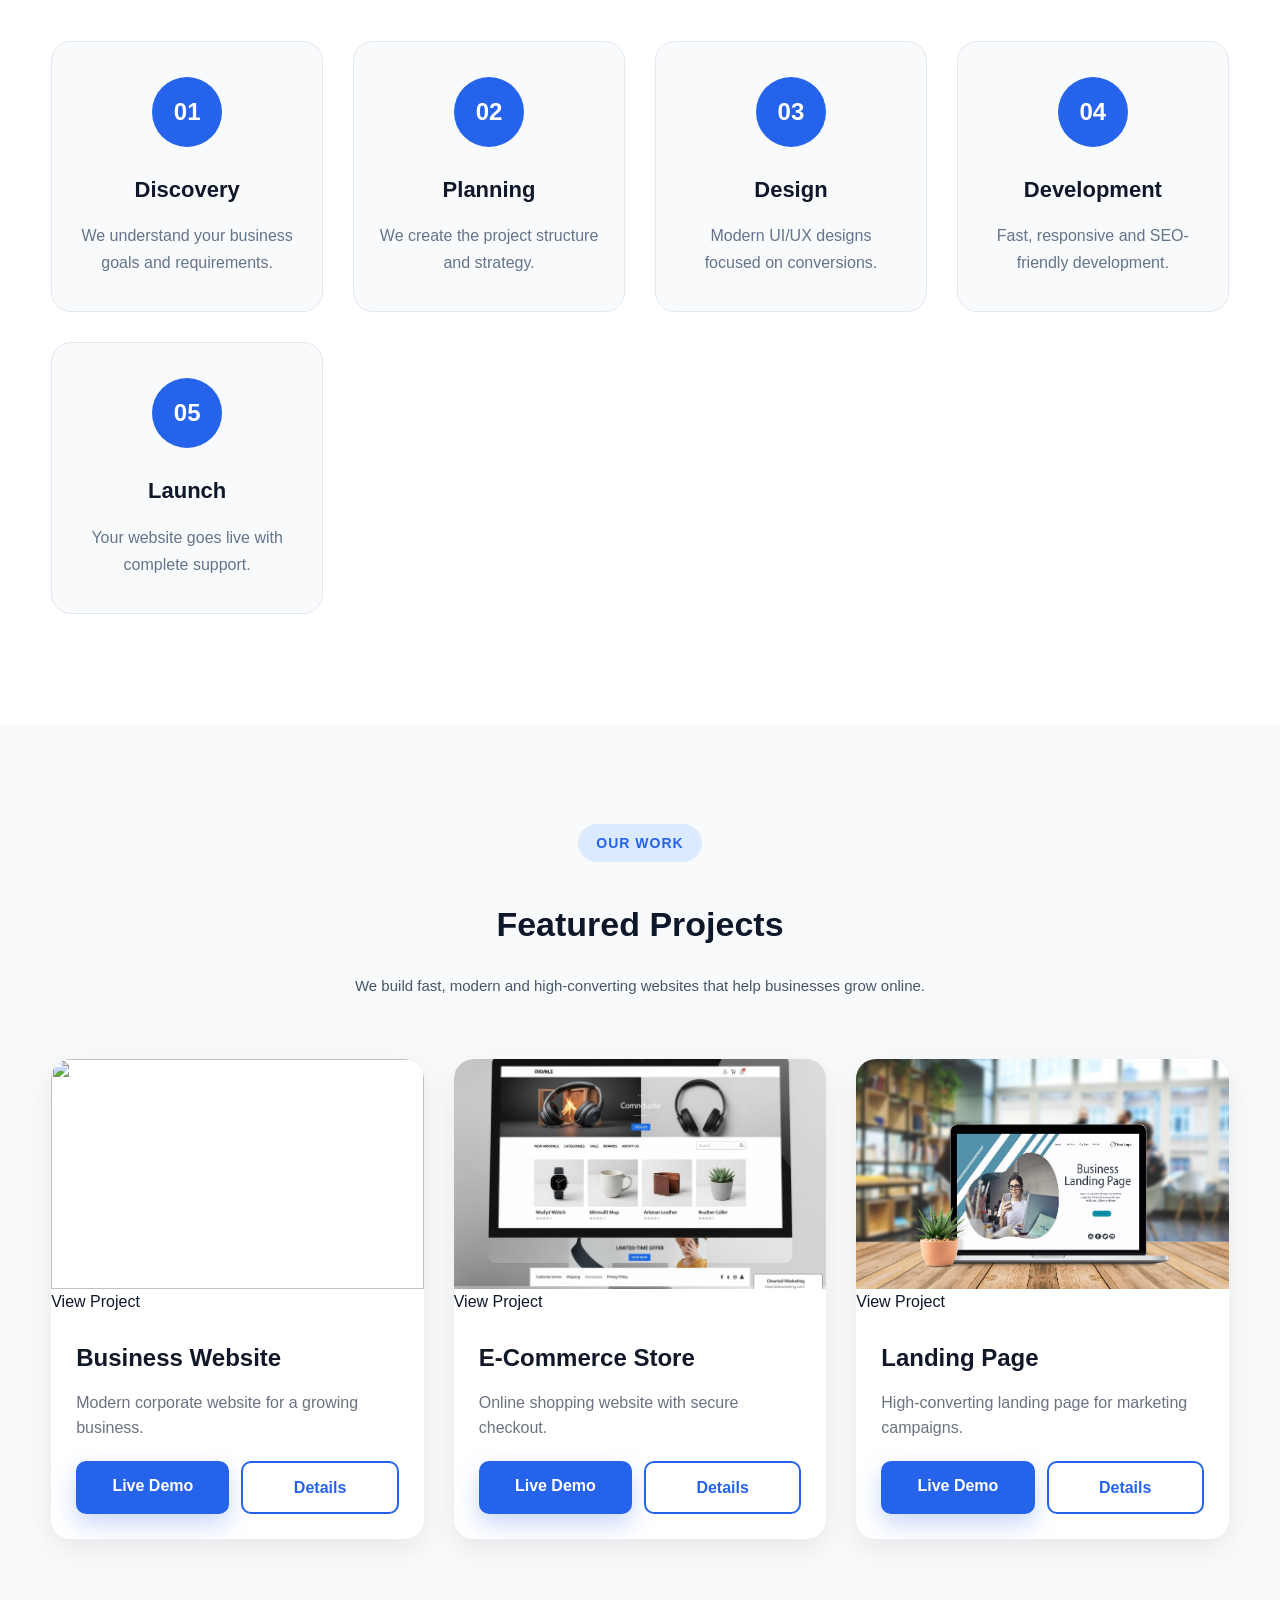
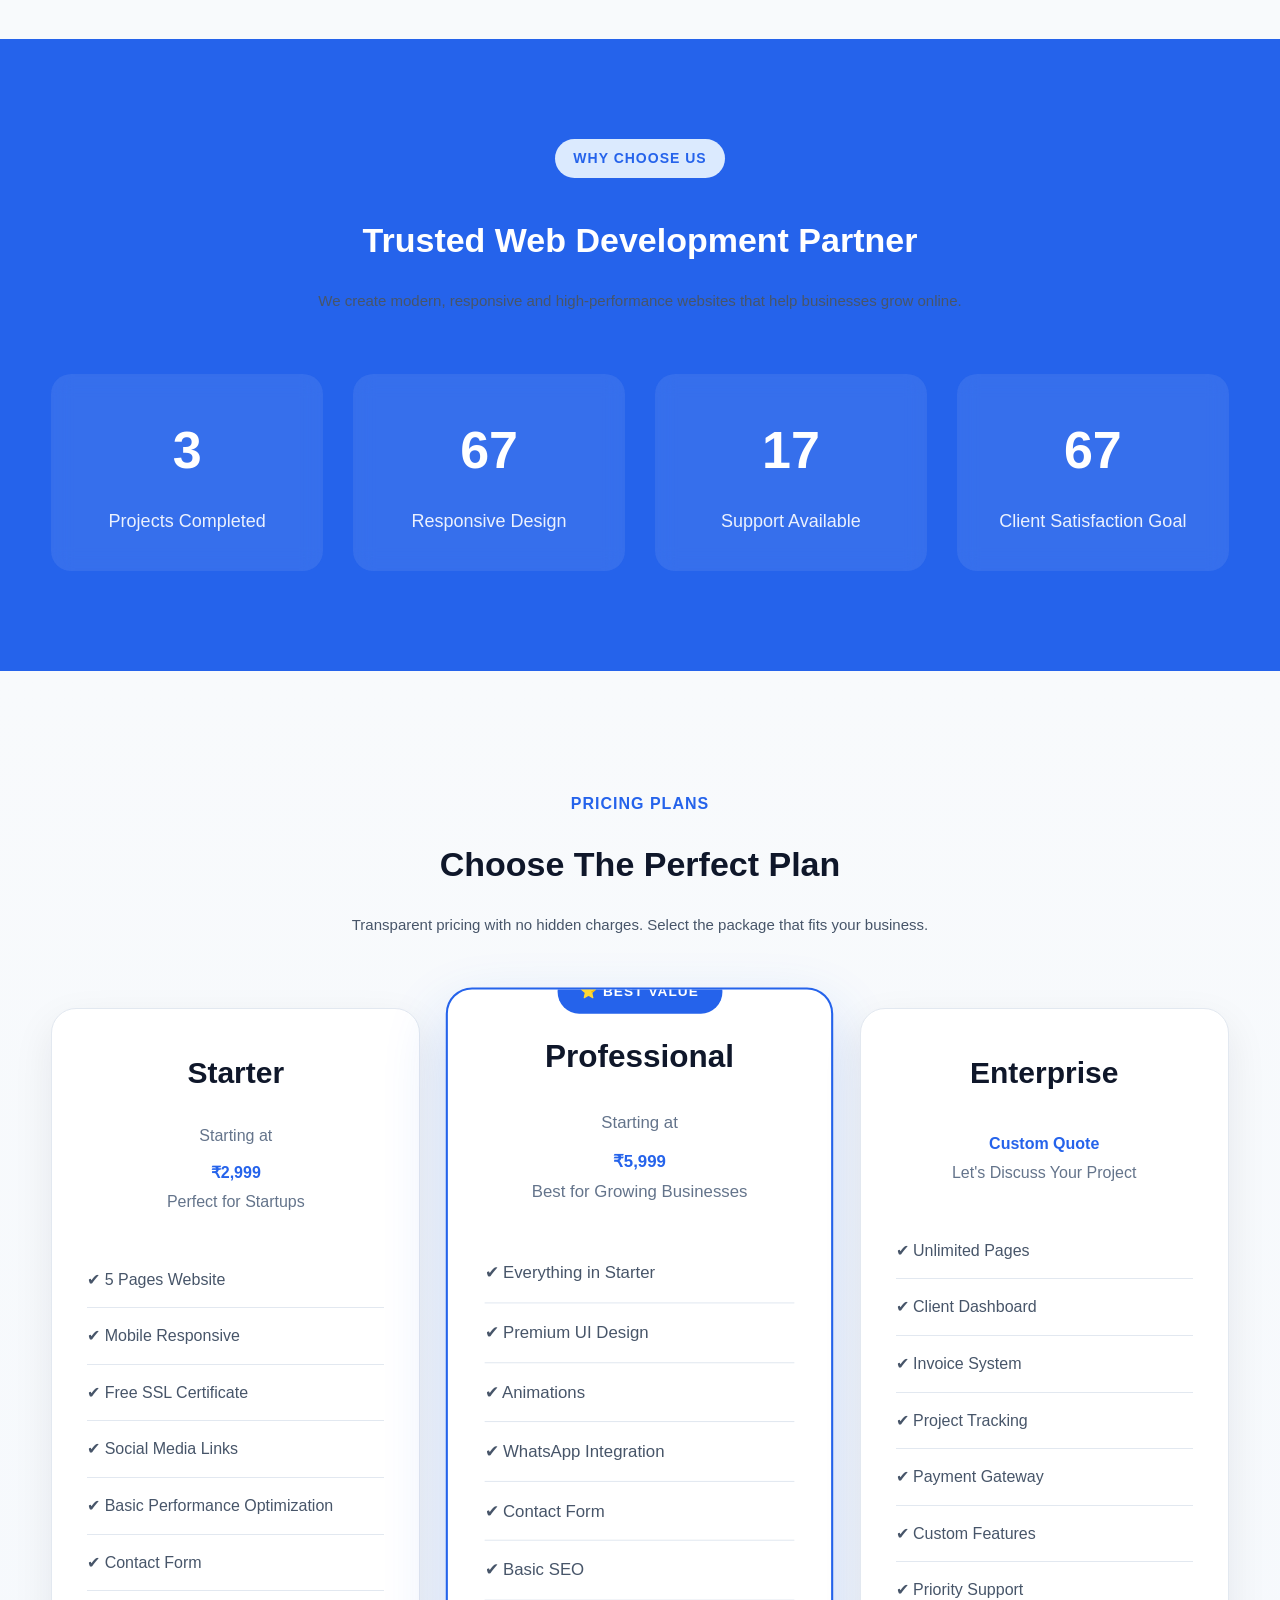
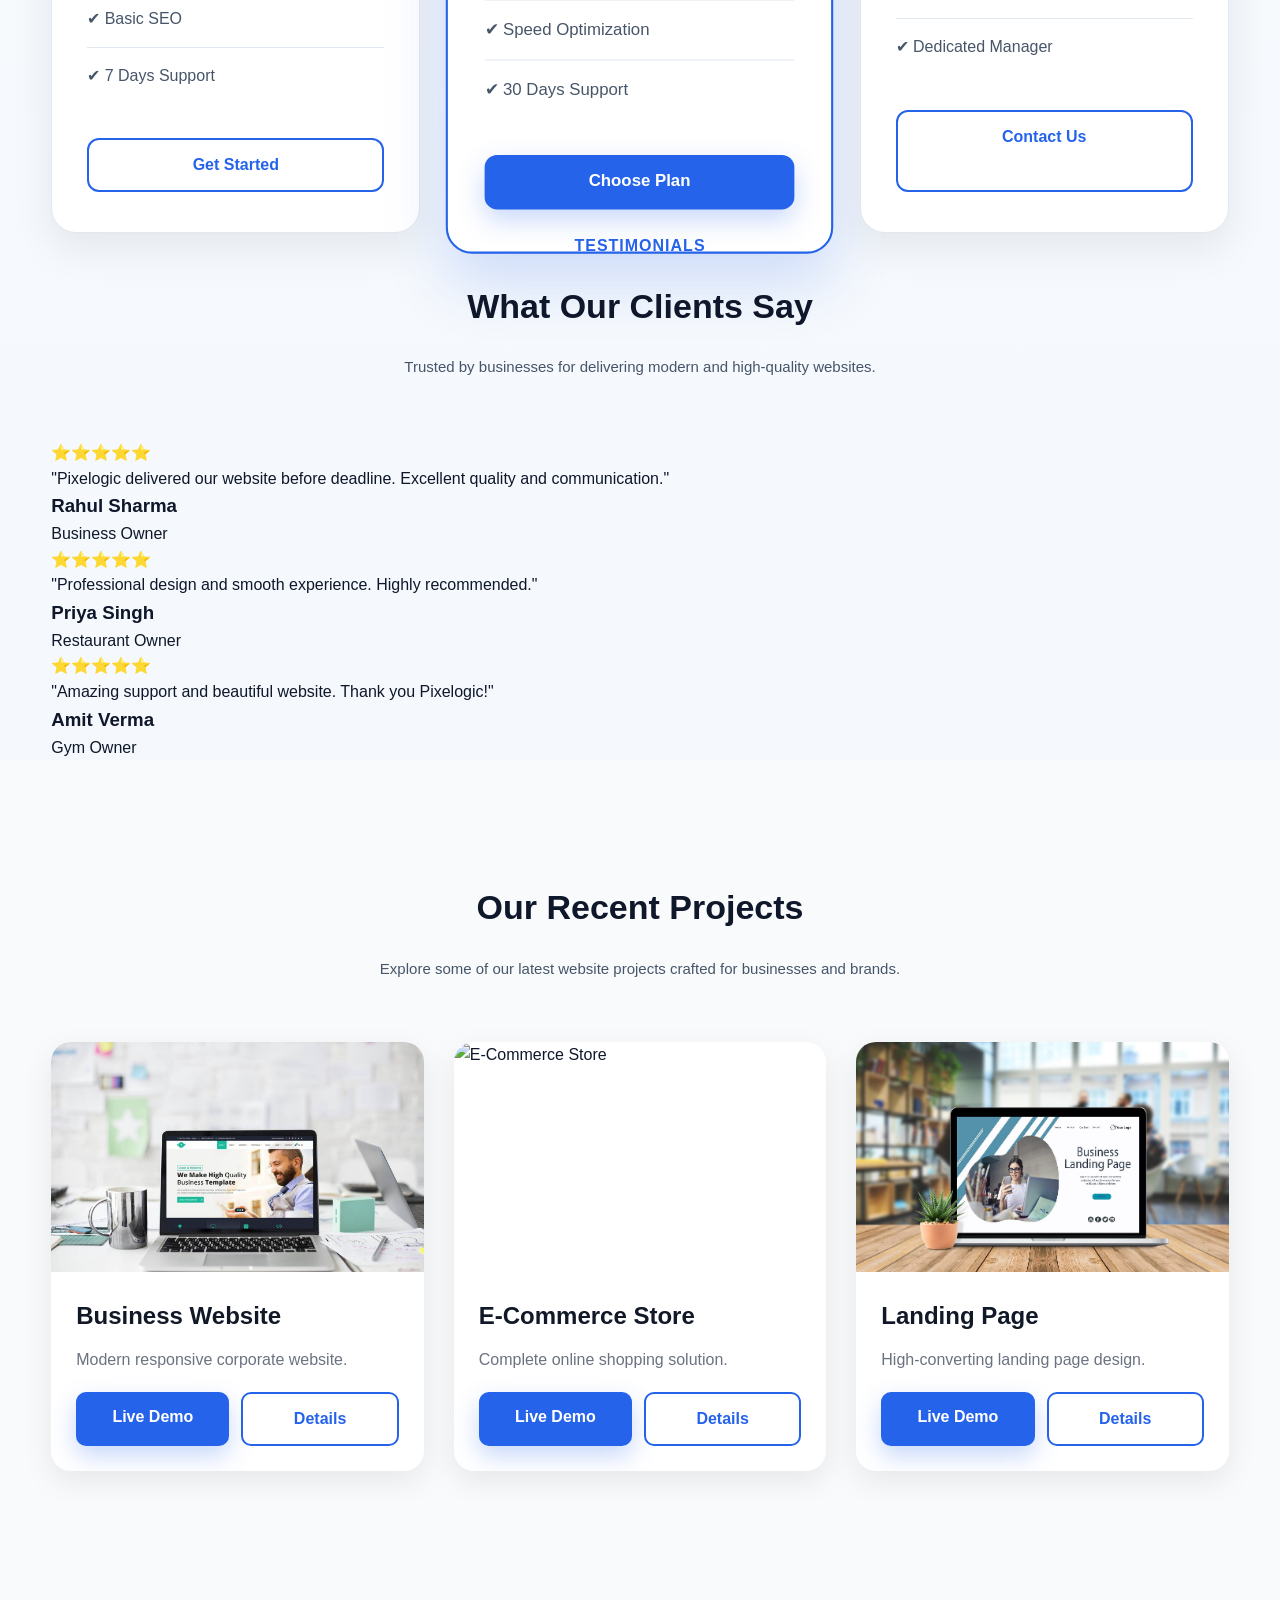
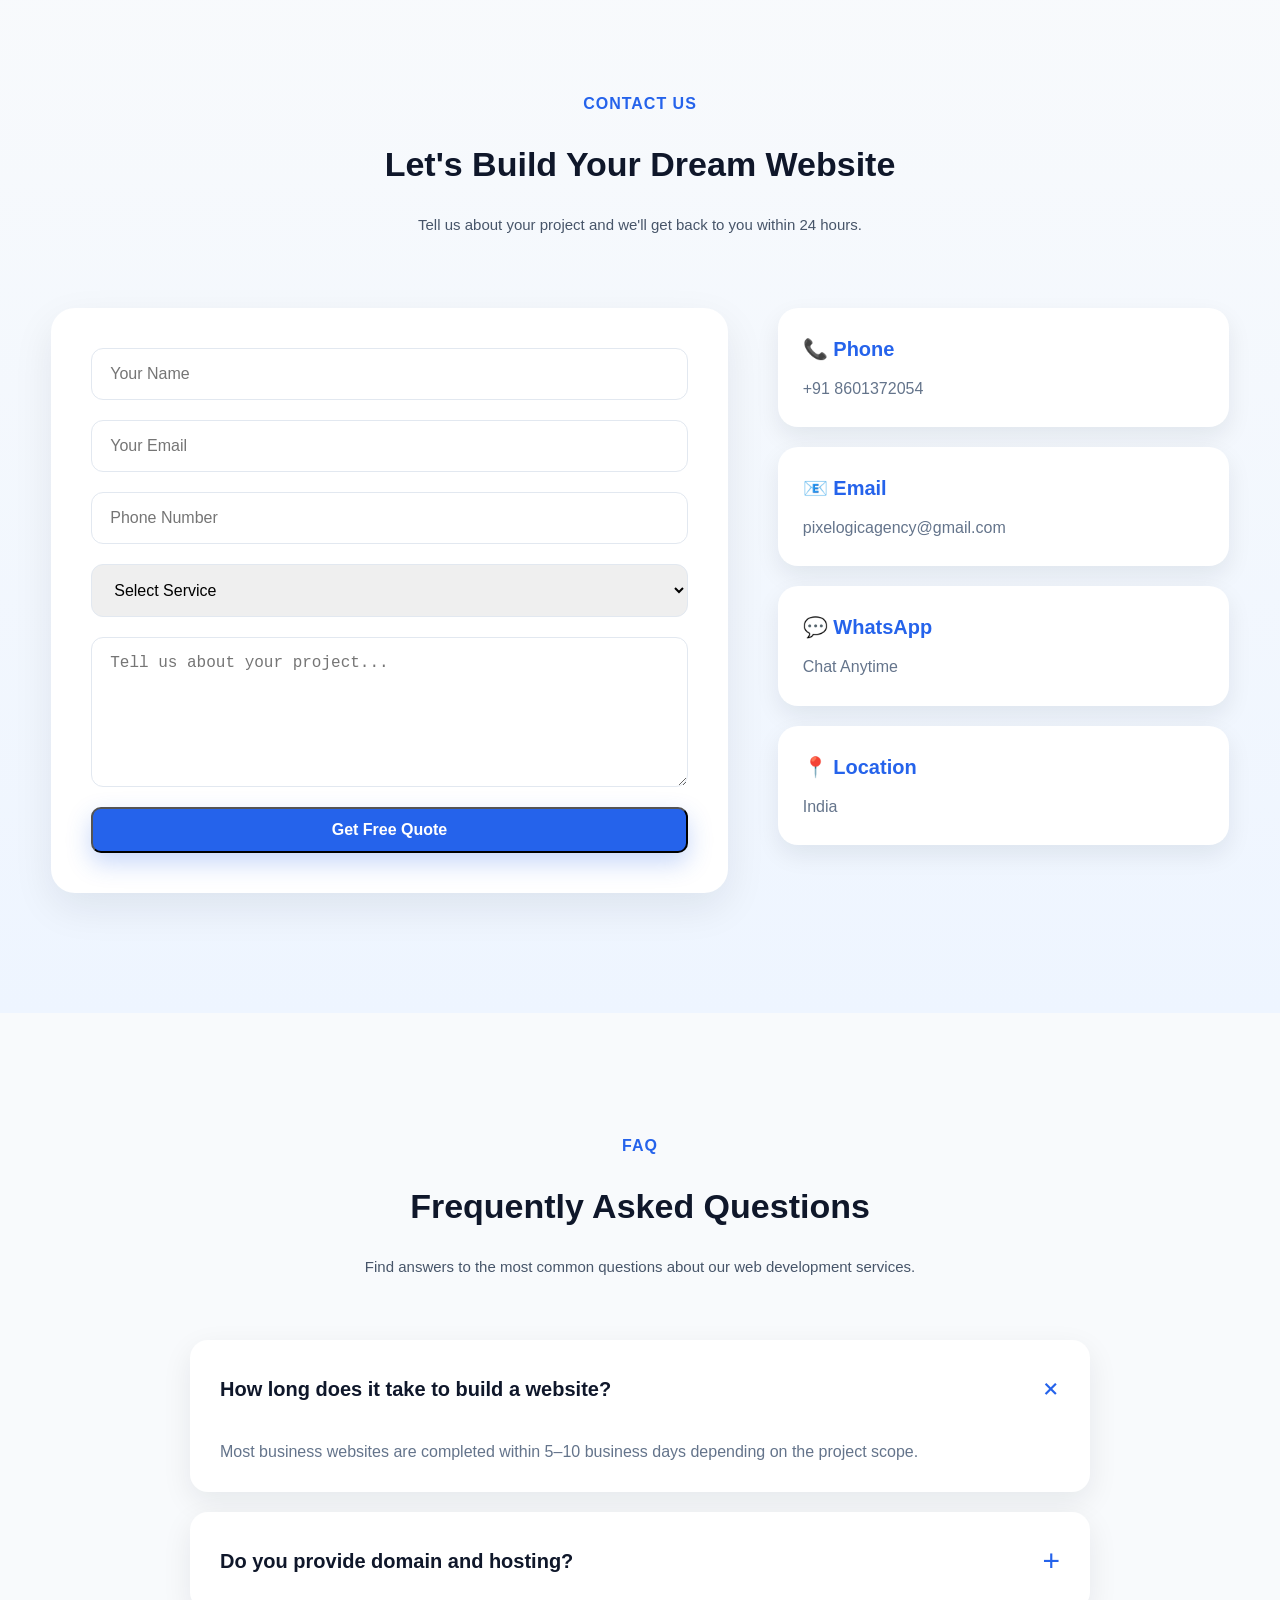
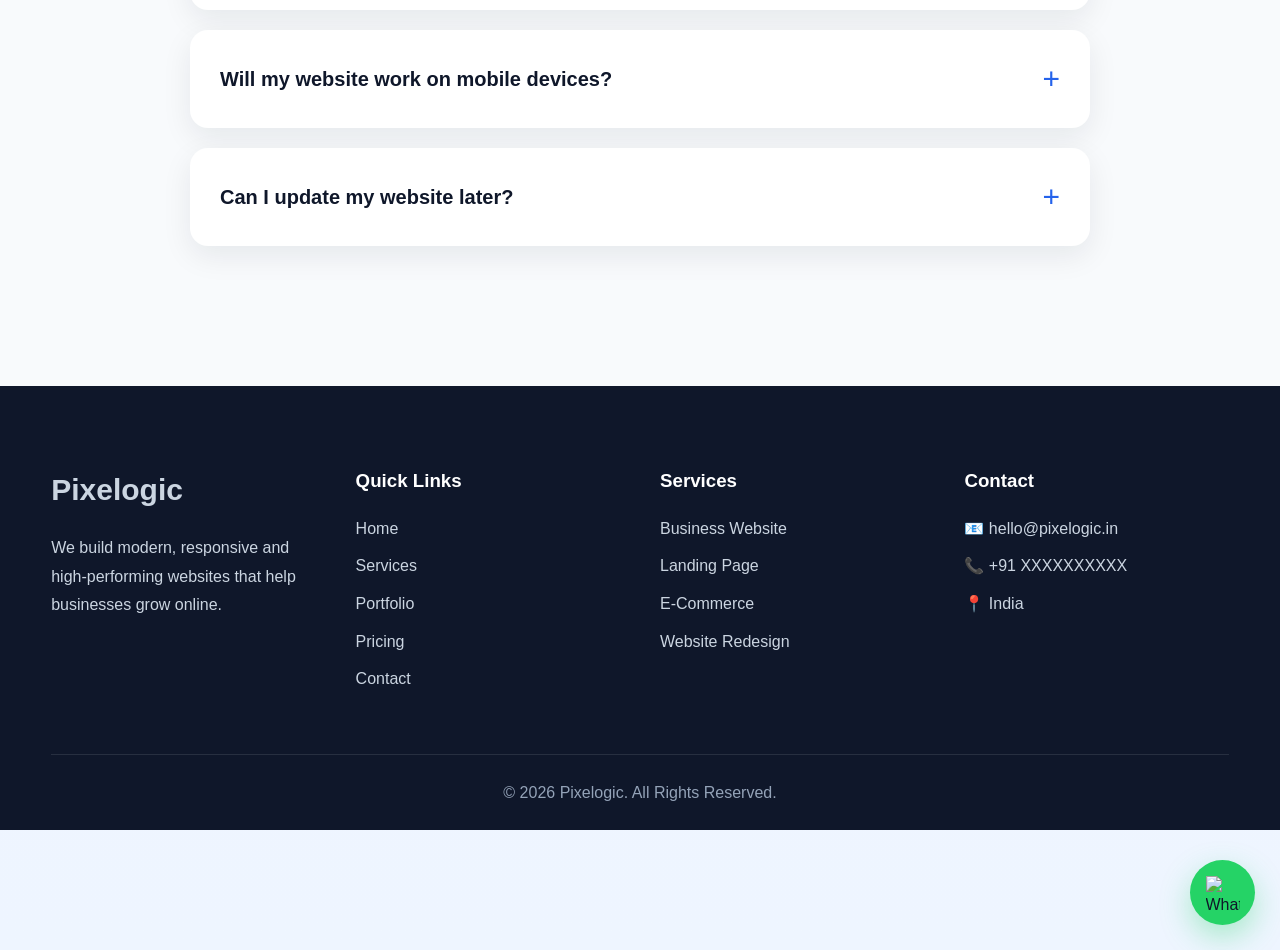
==== commit 59e62183: "adding whatsapp floating button and lazy loading images" ====
--- a/index.html
+++ b/index.html
@@ -25,6 +25,8 @@
 
 <meta name="robots" content="index, follow">
 
+<meta name="theme-color" content="#2563EB">
+
 <link rel="canonical" href="https://pixelogic-agency.netlify.app/">
 
     <meta name="description"
@@ -66,7 +68,8 @@
 
 
     <!-- Google Fonts -->
-
+<link rel="preconnect" href="https://fonts.googleapis.com">
+<link rel="preconnect" href="https://fonts.gstatic.com" crossorigin>
     <!-- Google Fonts yahan add honge -->
 
     <!-- CSS -->
@@ -173,7 +176,9 @@
 
                 <a href="#" class="logo">
 
-                    <img src="assets/images/logo.png" alt="Pixelogic Logo" class="logo-img">
+                    <img src="assets/images/logo.png" 
+                    alt="Pixelogic Logo" 
+                    class="logo-img">
 
                     <span>Pixelogic</span>
 
@@ -457,8 +462,9 @@
 
                     <div class="portfolio-image">
 
-                        <img src="assets/images/business-image.png" alt="Business Website">
-
+                       <img src="assets/images/portfolio/business-website.webp"
+     alt="Business Website"
+     loading="lazy">
                     </div>
 
                     <div class="portfolio-content">
@@ -598,7 +604,8 @@
 
                         </div>
 
-                        <img src="assets/images/portfolio/business-website.jpg" alt="Business Website">
+                        <img src="assets/images/services/web-design.webp"
+     loading="lazy">
                         <div class="portfolio-overlay">
 
                             <div class="browser-top">
@@ -655,7 +662,7 @@
 
                         </div>
 
-                        <img src="assets/images/portfolio/ecommerce.jpg" alt="E-Commerce Website">
+                        <img src="assets/images/portfolio/ecommerce.jpg" alt="E-Commerce Website" loading="lazy">
 
                         <div class="portfolio-overlay">
 
@@ -712,7 +719,7 @@
 
                         </div>
 
-                        <img src="assets/images/portfolio/landing-page.jpg" alt="Landing Page">
+                        <img src="assets/images/portfolio/landing-page.jpg" alt="Landing Page" loading="lazy">
 
                         <div class="portfolio-overlay">
 
@@ -1433,6 +1440,16 @@
         <script src="assets/js/counter.js"></script>
         <script src="assets/js/loader.js"></script>
         <script src="assets/js/whatsapp.js"></script>
+        <!-- WhatsApp Floating Button -->
+<a href="https://wa.me/918601372054?text=Hello%20Pixelogic,%20I%20want%20to%20build%20a%20website."
+   class="whatsapp-float"
+   target="_blank"
+   aria-label="Chat on WhatsApp">
+
+    <img src="https://upload.wikimedia.org/wikipedia/commons/6/6b/WhatsApp.svg"
+         alt="WhatsApp">
+
+</a>
 </body>
 
 </html>
--- a/assets/css/style.css
+++ b/assets/css/style.css
@@ -2725,4 +2725,93 @@
 
     white-space:nowrap;
 
+}
+/* ===========================
+      WHATSAPP FLOAT
+=========================== */
+
+.whatsapp-float{
+
+    position:fixed;
+
+    right:25px;
+
+    bottom:25px;
+
+    width:65px;
+
+    height:65px;
+
+    background:#25D366;
+
+    border-radius:50%;
+
+    display:flex;
+
+    align-items:center;
+
+    justify-content:center;
+
+    box-shadow:0 12px 30px rgba(37,211,102,.35);
+
+    z-index:9999;
+
+    transition:.35s ease;
+
+    animation:whatsappPulse 2s infinite;
+
+}
+
+.whatsapp-float:hover{
+
+    transform:translateY(-6px) scale(1.08);
+
+}
+
+.whatsapp-float img{
+
+    width:34px;
+
+    height:34px;
+
+}
+
+@keyframes whatsappPulse{
+
+    0%{
+        box-shadow:0 0 0 0 rgba(37,211,102,.45);
+    }
+
+    70%{
+        box-shadow:0 0 0 18px rgba(37,211,102,0);
+    }
+
+    100%{
+        box-shadow:0 0 0 0 rgba(37,211,102,0);
+    }
+
+}
+
+@media(max-width:768px){
+
+    .whatsapp-float{
+
+        width:58px;
+
+        height:58px;
+
+        right:18px;
+
+        bottom:18px;
+
+    }
+
+    .whatsapp-float img{
+
+        width:30px;
+
+        height:30px;
+
+    }
+
 }
